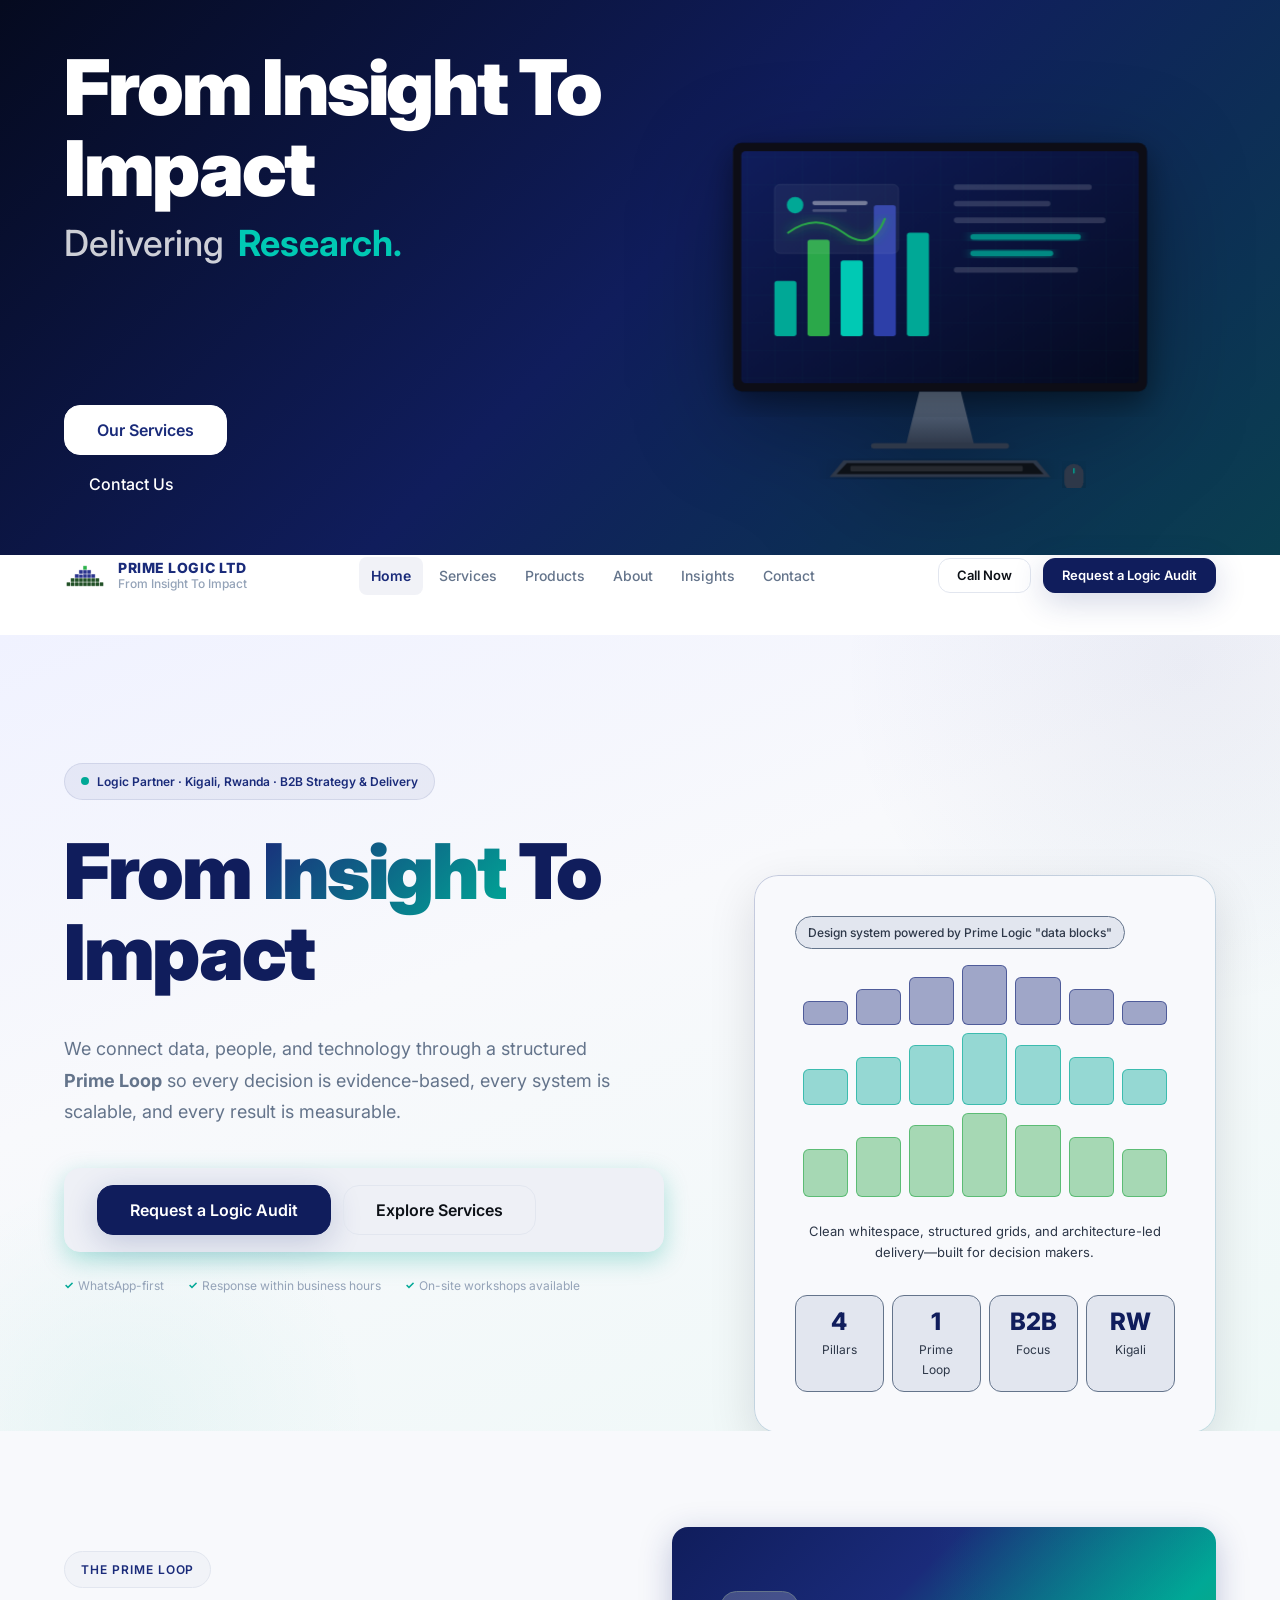
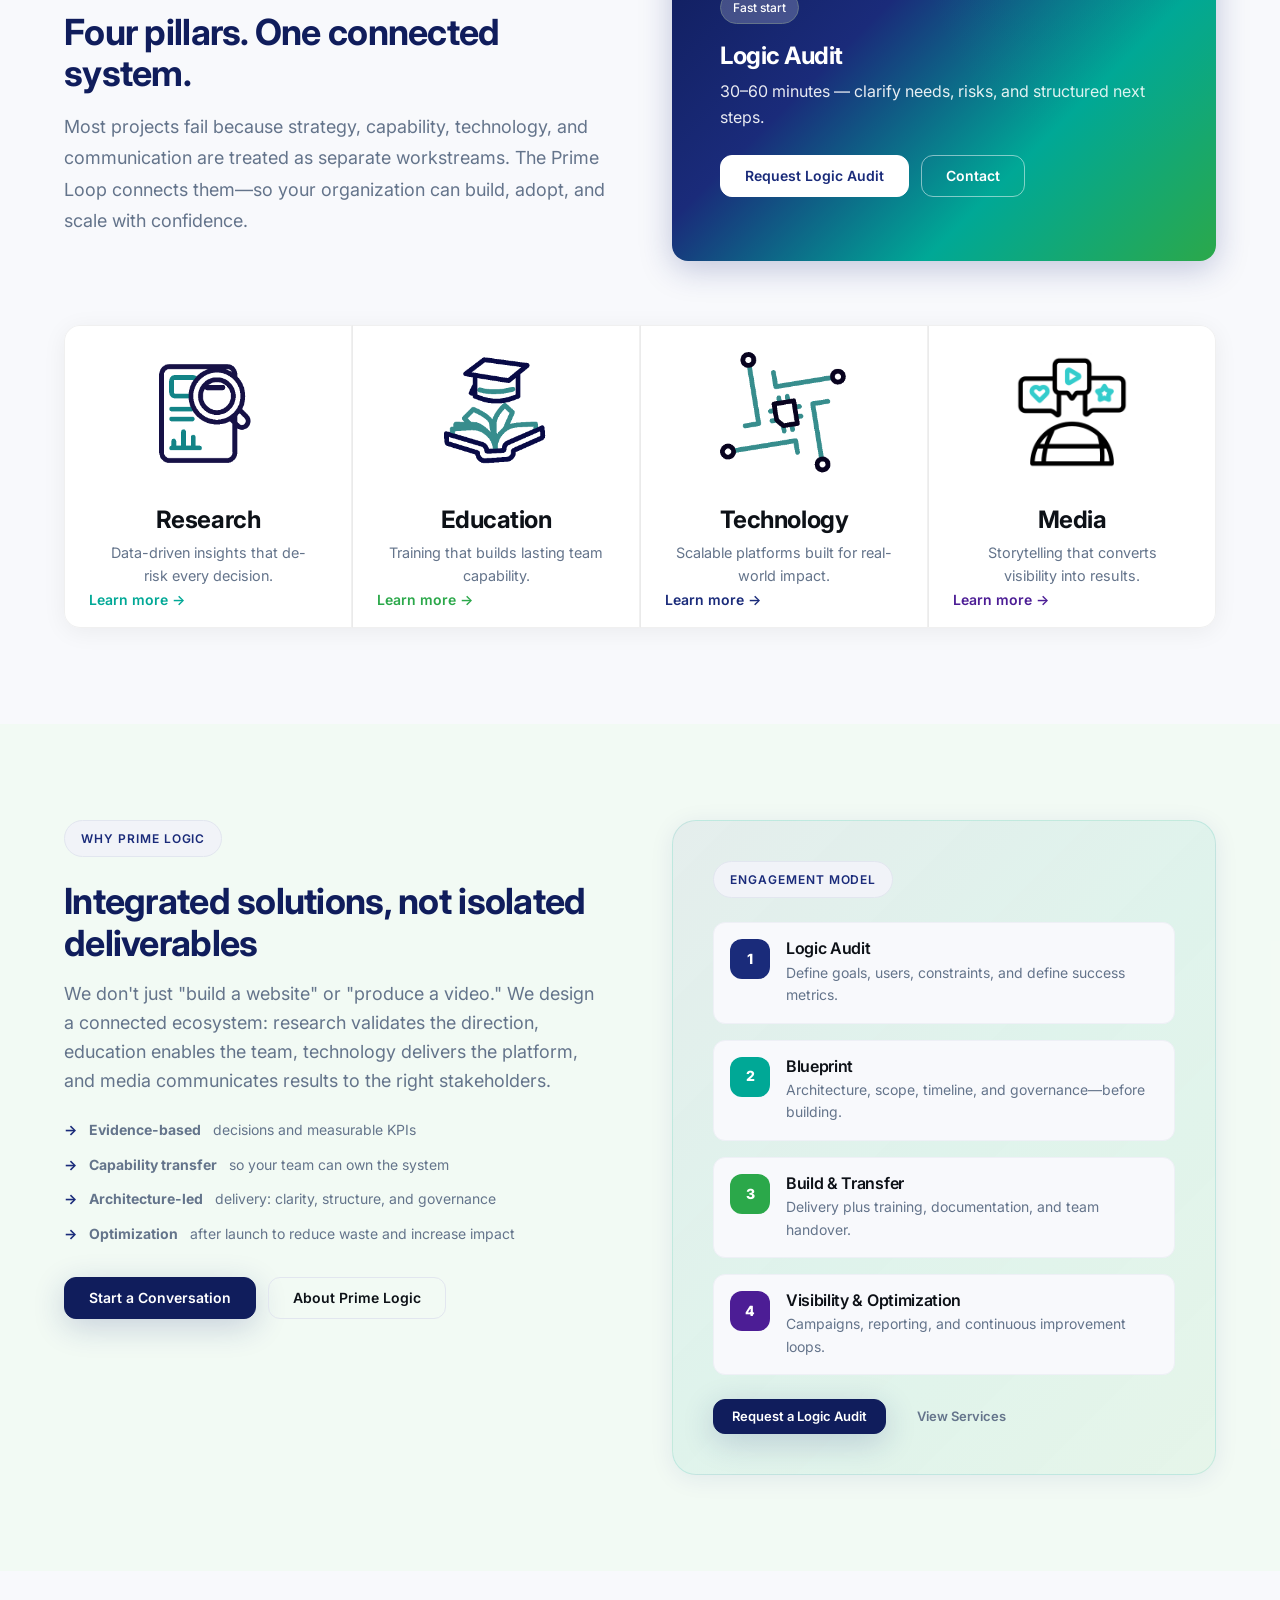
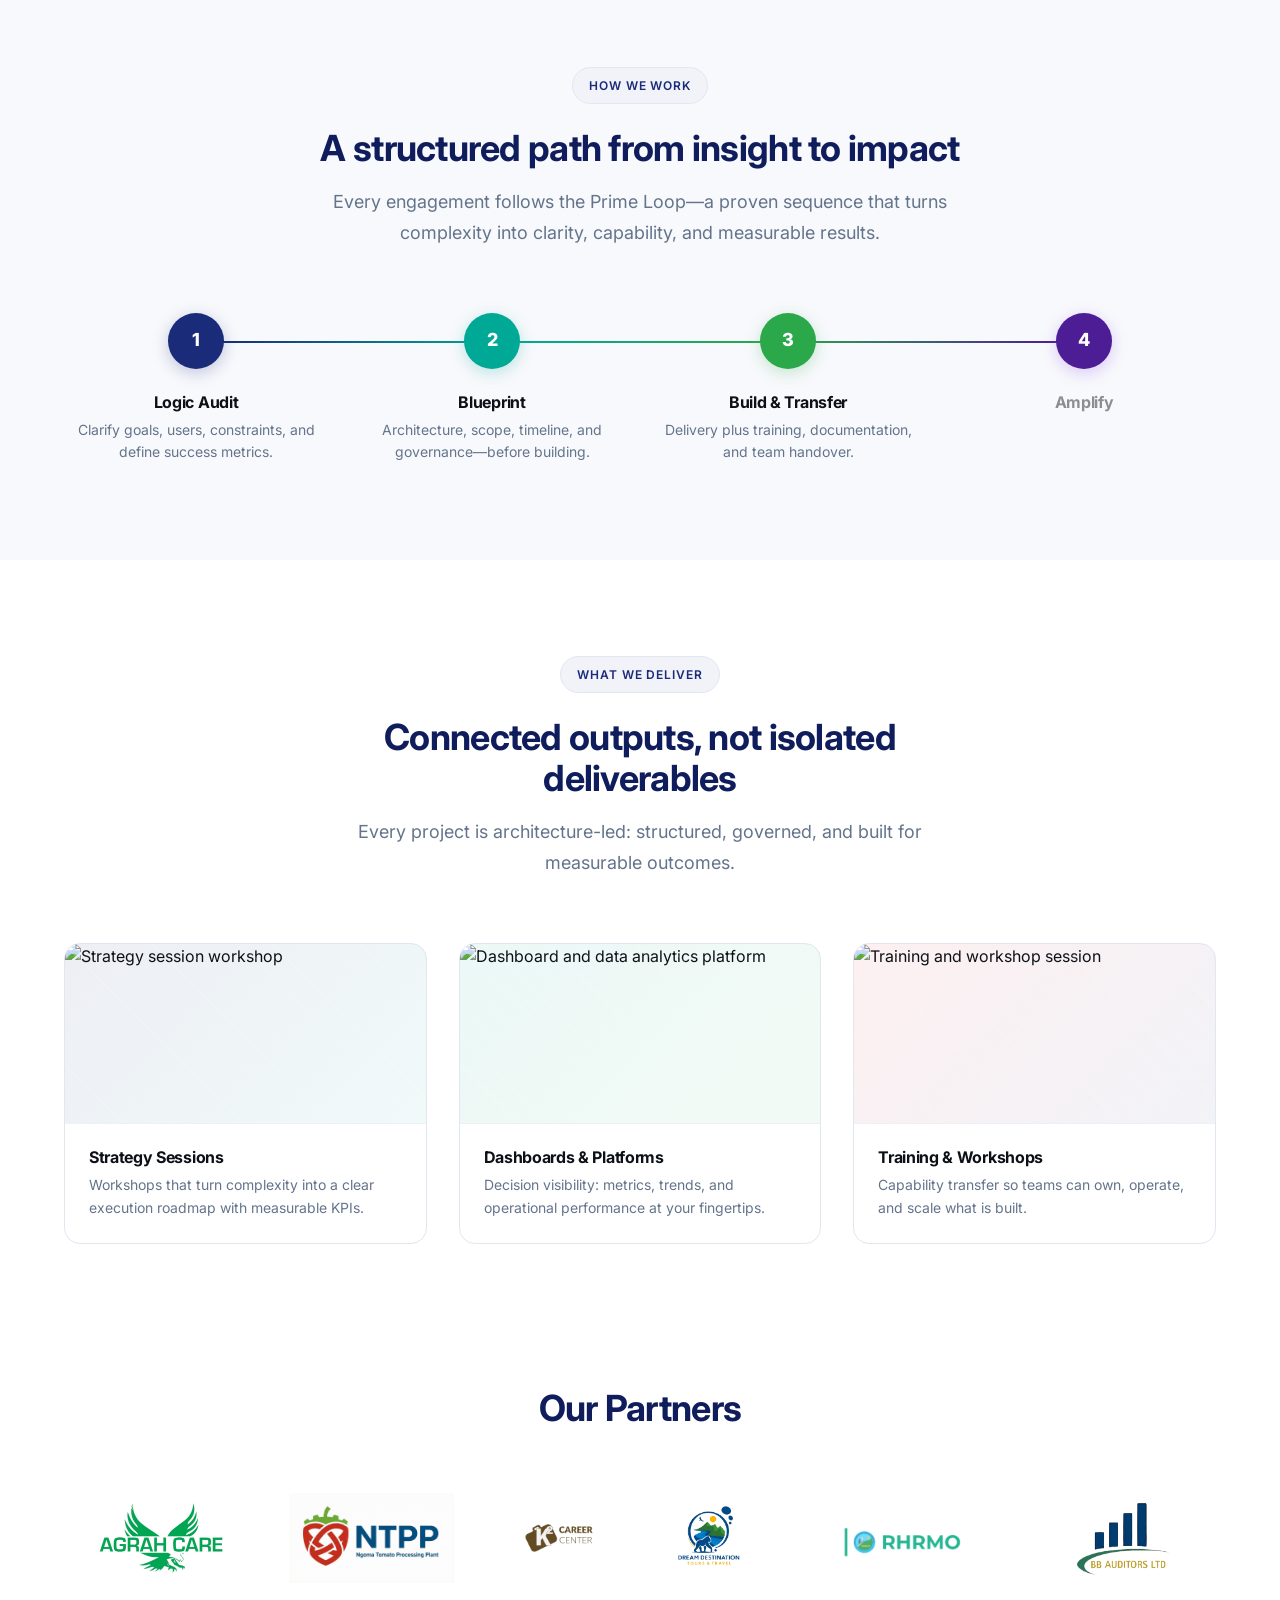
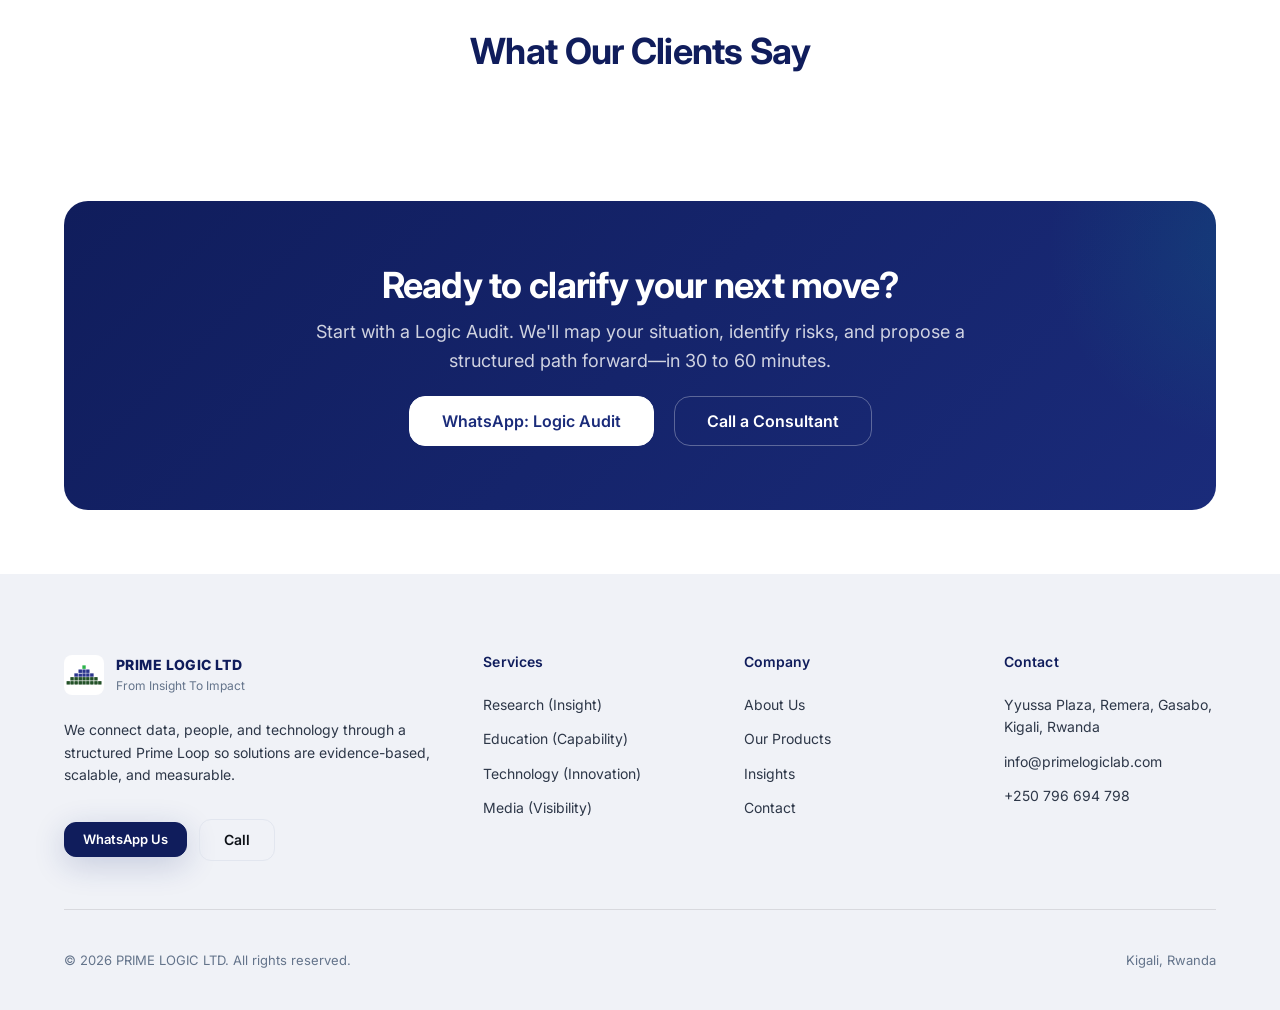
==== index.html @ 1979ef94 "fixed images and added final touches" ====
<!doctype html>
<html lang="en">
<head>
  <meta charset="utf-8">
  <meta name="viewport" content="width=device-width, initial-scale=1">
  <title>PRIME LOGIC LTD — From Insight To Impact</title>
  <meta name="description" content="Prime Logic LTD is your Logic Partner: Research, Education, Technology, and Media—connected through the Prime Loop for measurable impact.">
  <link rel="icon" href="assets/img/prime-logic-logo.png">
  <link rel="stylesheet" href="assets/css/styles.css">
</head>
<body class="page-home">

  <!-- ─── HERO SPLIT-SCREEN REDESIGN ────────────────────────── -->
  <section class="hero-split" id="cinematic-intro" aria-label="Prime Logic introduction">
    <div class="hero-split-container">
      
      <!-- LEFT SIDE: Text Content -->
      <div class="hero-split-left">
        <h1 class="hero-title">From Insight To Impact</h1>
        
        <div class="hero-dynamic-text" aria-label="Delivering Research, Education, Technology, Media">
          <span>Delivering</span>
          <span class="ci-rotator">
            <span class="ci-rotator-word active">Research.</span>
            <span class="ci-rotator-word">Education.</span>
            <span class="ci-rotator-word">Technology.</span>
            <span class="ci-rotator-word">Media.</span>
          </span>
        </div>

        
        <div class="hero-actions">
          <a class="btn btn--white btn--lg" href="#hero-content">Our Services</a><br />
          
        </div>
         <div class="hero-actions">
          
          <a class="hero-link" href="contact.html">Contact Us</a>
        </div>
      </div>

      <!-- RIGHT SIDE: Illustration -->
      <div class="hero-split-right">
        <div class="hero-illustration">
          <svg class="hero-svg" viewBox="0 0 800 600" xmlns="http://www.w3.org/2000/svg">
            <defs>
              <linearGradient id="screenGrad" x1="0%" y1="0%" x2="100%" y2="100%">
                <stop offset="0%" stop-color="var(--prime-blue-dark)" />
                <stop offset="100%" stop-color="#050a1f" />
              </linearGradient>
              <linearGradient id="standGrad" x1="0%" y1="0%" x2="0%" y2="100%">
                <stop offset="0%" stop-color="var(--muted)" />
                <stop offset="100%" stop-color="var(--ink-secondary)" />
              </linearGradient>
              <filter id="glow" x="-20%" y="-20%" width="140%" height="140%">
                <feGaussianBlur stdDeviation="8" result="blur" />
                <feComposite in="SourceGraphic" in2="blur" operator="over" />
              </filter>
              <filter id="shadow" x="-10%" y="-10%" width="120%" height="120%">
                <feDropShadow dx="0" dy="15" stdDeviation="20" flood-color="#000" flood-opacity="0.4"/>
              </filter>
            </defs>

            <!-- PC / Monitor -->
            <g class="svg-pc">
              <!-- Monitor Stand -->
              <path d="M370 460 L430 460 L450 540 L350 540 Z" fill="url(#standGrad)" />
              <rect x="300" y="535" width="200" height="8" rx="4" fill="var(--ink-secondary)" filter="url(#shadow)" />
              
              <!-- Monitor Body -->
              <rect x="100" y="100" width="600" height="360" rx="12" fill="var(--ink)" filter="url(#shadow)" />
              <!-- Monitor Screen -->
              <rect x="112" y="112" width="576" height="336" rx="6" fill="url(#screenGrad)" />
              
              <!-- Screen Content -->
              <g class="screen-content">
                <!-- Glowing Grid -->
                <pattern id="grid" width="40" height="40" patternUnits="userSpaceOnUse">
                  <path d="M 40 0 L 0 0 0 40" fill="none" stroke="rgba(0, 168, 150, 0.08)" stroke-width="1"/>
                </pattern>
                <rect x="112" y="112" width="576" height="336" fill="url(#grid)" />
                
                <!-- Animated Data Bars -->
                <g class="data-bars" transform="translate(160, 380) scale(1, -1)">
                  <rect class="bar bar-1" x="0" y="0" width="32" height="80" rx="4" fill="var(--tech-teal)" />
                  <rect class="bar bar-2" x="48" y="0" width="32" height="140" rx="4" fill="var(--insight-green)" />
                  <rect class="bar bar-3" x="96" y="0" width="32" height="110" rx="4" fill="var(--tech-teal-light)" />
                  <rect class="bar bar-4" x="144" y="0" width="32" height="190" rx="4" fill="var(--prime-blue-light)" />
                  <rect class="bar bar-5" x="192" y="0" width="32" height="150" rx="4" fill="var(--tech-teal)" />
                </g>
                
                <!-- Animated Code Lines -->
                <g class="code-lines" transform="translate(420, 160)">
                  <rect class="line line-1" x="0" y="0" width="200" height="8" rx="4" fill="rgba(255,255,255,0.15)" />
                  <rect class="line line-2" x="0" y="24" width="140" height="8" rx="4" fill="rgba(255,255,255,0.15)" />
                  <rect class="line line-3" x="0" y="48" width="220" height="8" rx="4" fill="rgba(255,255,255,0.15)" />
                  <rect class="line line-4" x="24" y="72" width="160" height="8" rx="4" fill="var(--tech-teal)" opacity="0.8" filter="url(#glow)" />
                  <rect class="line line-5" x="24" y="96" width="120" height="8" rx="4" fill="var(--tech-teal)" opacity="0.8" filter="url(#glow)" />
                  <rect class="line line-6" x="0" y="120" width="180" height="8" rx="4" fill="rgba(255,255,255,0.15)" />
                </g>
                
                <!-- Floating UI Element -->
                <g class="floating-ui" transform="translate(160, 160)">
                  <rect x="0" y="0" width="180" height="100" rx="8" fill="rgba(255,255,255,0.05)" stroke="rgba(255,255,255,0.1)" stroke-width="1" backdrop-filter="blur(4px)" />
                  <circle cx="30" cy="30" r="12" fill="var(--tech-teal)" />
                  <rect x="55" y="24" width="80" height="6" rx="3" fill="rgba(255,255,255,0.4)" />
                  <rect x="55" y="36" width="50" height="4" rx="2" fill="rgba(255,255,255,0.2)" />
                  <path d="M 20 70 Q 60 40 100 70 T 160 50" fill="none" stroke="var(--insight-green)" stroke-width="3" stroke-linecap="round" filter="url(#glow)" />
                </g>
              </g>
            </g>
            
            <!-- Keyboard -->
            <g class="svg-keyboard">
              <g transform="translate(240, 560)">
                <path d="M 20 0 L 300 0 L 320 24 L 0 24 Z" fill="var(--ink-secondary)" filter="url(#shadow)" />
                <path d="M 25 4 L 295 4 L 310 20 L 10 20 Z" fill="var(--ink)" />
                <!-- Keys representation -->
                <rect x="30" y="8" width="250" height="8" rx="2" fill="rgba(255,255,255,0.1)" />
              </g>
            </g>
            
            <!-- Mouse -->
            <g class="svg-mouse">
              <g transform="translate(580, 565)" filter="url(#shadow)">
                <rect x="0" y="0" width="28" height="40" rx="14" fill="var(--ink-secondary)" />
                <rect x="13" y="6" width="2" height="8" rx="1" fill="var(--tech-teal)" filter="url(#glow)" />
              </g>
            </g>
          </svg>
        </div>
      </div>
      
      <!-- Scroll indicator -->
      
  </section>

  <!-- ─── HEADER ─────────────────────────────────────────────── -->
  <header class="site-header" id="site-header">
    <div class="container">
      <div class="header-inner">
        <a class="logo" href="index.html" aria-label="Prime Logic Home">
          <img src="assets/img/prime-logic-logo.png" alt="Prime Logic logo" width="42" height="42">
          <div class="logo-text">
            <span class="logo-name">PRIME LOGIC LTD</span>
            <span class="logo-tagline">From Insight To Impact</span>
          </div>
        </a>

        <nav class="nav-menu" aria-label="Primary navigation">
          <a href="index.html" data-nav>Home</a>
          <a href="services.html" data-nav>Services</a>
          <a href="products.html" data-nav>Products</a>
          <a href="about.html" data-nav>About</a>
          <a href="insights.html" data-nav>Insights</a>
          <a href="contact.html" data-nav>Contact</a>
        </nav>

        <div class="header-actions">
          <a class="btn btn--secondary btn--sm" href="tel:+250796694798">Call Now</a>
          <a class="btn btn--primary btn--sm" href="https://wa.me/250796694798?text=Hello%20Prime%20Logic%20Team.%20I%E2%80%99m%20interested%20in%20a%20Logic%20Audit.%20My%20organization%20is%20_____.%20We%20need%20support%20with%20%28Research%20/%20Education%20/%20Technology%20/%20Media%29.%20Our%20goal%20is%20_____.%20Please%20advise%20next%20steps." target="_blank" rel="noopener">Request a Logic Audit</a>
          <button class="menu-toggle" id="menu-toggle" aria-label="Toggle navigation" aria-expanded="false">
            <span></span>
            <span></span>
            <span></span>
          </button>
        </div>
      </div>
    </div>
  </header>

  <!-- ─── MOBILE NAV ──────────────────────────────────────────── -->
  <div class="mobile-nav" id="mobile-nav" role="navigation" aria-label="Mobile navigation">
    <a href="index.html" data-nav>Home</a>
    <a href="services.html" data-nav>Services</a>
    <a href="products.html" data-nav>Products</a>
    <a href="about.html" data-nav>About</a>
    <a href="insights.html" data-nav>Insights</a>
    <a href="contact.html" data-nav>Contact</a>
    <div class="mobile-nav-actions">
      <a class="btn btn--primary" href="https://wa.me/250796694798?text=Hello%20Prime%20Logic%20Team.%20I%E2%80%99m%20interested%20in%20a%20Logic%20Audit.%20My%20organization%20is%20_____.%20We%20need%20support%20with%20%28Research%20/%20Education%20/%20Technology%20/%20Media%29.%20Our%20goal%20is%20_____.%20Please%20advise%20next%20steps." target="_blank" rel="noopener">Request a Logic Audit</a>
      <a class="btn btn--secondary" href="tel:+250796694798">Call a Consultant</a>
    </div>
  </div>

  <main>

    <!-- ─── HERO (Scroll-Storytelling) ────────────────────────── -->
    <section class="hero hero--story" id="hero-content">
      <div class="container">
        <div class="hero-grid hero-grid--story">

          <!-- LEFT: scrollable text blocks -->
          <div class="hero-content hero-story-left">
            <div class="hero-text-block" data-step="1">
              <span class="hero-kicker">Logic Partner · Kigali, Rwanda · B2B Strategy &amp; Delivery</span>
              <h1 class="hero-title">
                <span class="text-dark">From</span> <span class="text-gradient">Insight</span> <span class="text-dark">To Impact</span>
              </h1>
            </div>

            <div class="hero-text-block" data-step="2">
              <p class="hero-subtitle">
                We connect data, people, and technology through a structured <strong>Prime Loop</strong> so every decision is
                evidence-based, every system is scalable, and every result is measurable.
              </p>
            </div>

            <div class="hero-text-block" data-step="3">
              <div class="hero-cta">
                <div class="cta-row">
                  <a class="btn btn--primary btn--lg" href="https://wa.me/250796694798?text=Hello%20Prime%20Logic%20Team.%20I%E2%80%99m%20interested%20in%20a%20Logic%20Audit.%20My%20organization%20is%20_____.%20We%20need%20support%20with%20%28Research%20/%20Education%20/%20Technology%20/%20Media%29.%20Our%20goal%20is%20_____.%20Please%20advise%20next%20steps." target="_blank" rel="noopener">
                    Request a Logic Audit
                  </a>
                  <a class="btn btn--secondary btn--lg" href="services.html">Explore Services</a>
                </div>
              </div>
              <div class="hero-meta">
                <span>WhatsApp-first</span>
                <span>Response within business hours</span>
                <span>On-site workshops available</span>
              </div>
            </div>
          </div>

          <!-- RIGHT: sticky visual panel -->
          <div class="hero-visual hero-story-right">
            <div class="hero-panel" aria-label="Prime Logic data blocks motif">
              <div class="badge">Design system powered by Prime Logic "data blocks"</div>
              <div class="data-blocks">
                <div class="db db--blue db-h2" data-row="1"></div><div class="db db--blue db-h3" data-row="1"></div><div class="db db--blue db-h4" data-row="1"></div><div class="db db--blue db-h5" data-row="1"></div><div class="db db--blue db-h4" data-row="1"></div><div class="db db--blue db-h3" data-row="1"></div><div class="db db--blue db-h2" data-row="1"></div>
                <div class="db db--teal db-h3" data-row="2"></div><div class="db db--teal db-h4" data-row="2"></div><div class="db db--teal db-h5" data-row="2"></div><div class="db db--teal db-h6" data-row="2"></div><div class="db db--teal db-h5" data-row="2"></div><div class="db db--teal db-h4" data-row="2"></div><div class="db db--teal db-h3" data-row="2"></div>
                <div class="db db--green db-h4" data-row="3"></div><div class="db db--green db-h5" data-row="3"></div><div class="db db--green db-h6" data-row="3"></div><div class="db db--green db-h7" data-row="3"></div><div class="db db--green db-h6" data-row="3"></div><div class="db db--green db-h5" data-row="3"></div><div class="db db--green db-h4" data-row="3"></div>
              </div>
              <p class="hero-panel-label">
                Clean whitespace, structured grids, and architecture-led delivery—built for decision makers.
              </p>
              <div class="stats-bar">
                <div class="stat-item">
                  <div class="stat-value">4</div>
                  <div class="stat-label">Pillars</div>
                </div>
                <div class="stat-item">
                  <div class="stat-value">1</div>
                  <div class="stat-label">Prime Loop</div>
                </div>
                <div class="stat-item">
                  <div class="stat-value">B2B</div>
                  <div class="stat-label">Focus</div>
                </div>
                <div class="stat-item">
                  <div class="stat-value">RW</div>
                  <div class="stat-label">Kigali</div>
                </div>
              </div>
            </div>
          </div>

        </div>
      </div>
    </section>


   

    <!-- ─── PRIME LOOP ───────────────────────────────────────── -->
    <section class="section section--alt" id="prime-loop">
      <div class="container">
        <div class="split split--center">
          <div class="reveal reveal--left">
            <span class="section-label">The Prime Loop</span>
            <h2 class="section-title">Four pillars. One connected system.</h2>
            <p class="section-subtitle">
              Most projects fail because strategy, capability, technology, and communication are treated as separate workstreams.
              The Prime Loop connects them—so your organization can build, adopt, and scale with confidence.
            </p>
          </div>
          <div class="reveal reveal-delay-1">
            <div class="callout--light callout" style="background: linear-gradient(135deg, var(--prime-blue-dark), var(--prime-blue), var(--tech-teal), var(--insight-green)); border: none; color: #fff; border-radius: var(--radius-lg, 1rem); box-shadow: 0 8px 32px rgba(26, 43, 122, 0.25);">
              <div class="badge" style="background: rgba(255,255,255,0.2); color: #fff;">Fast start</div>
              <h3 class="h3" style="margin-top: var(--sp-4); color: #fff;">Logic Audit</h3>
              <p class="text-body" style="margin-top: var(--sp-2); margin-bottom: var(--sp-5); color: rgba(255,255,255,0.9);">30–60 minutes — clarify needs, risks, and structured next steps.</p>
              <div class="cta-row">
                <a class="btn btn--white" style="background: #fff; color: var(--prime-blue); border-color: #fff;" href="https://wa.me/250796694798?text=Hello%20Prime%20Logic%20Team.%20I%E2%80%99m%20interested%20in%20a%20Logic%20Audit.%20My%20organization%20is%20_____.%20We%20need%20support%20with%20%28Research%20/%20Education%20/%20Technology%20/%20Media%29.%20Our%20goal%20is%20_____.%20Please%20advise%20next%20steps." target="_blank" rel="noopener">Request Logic Audit</a>
                <a class="btn btn--ghost" style="color: #fff; border-color: rgba(255,255,255,0.5);" href="contact.html">Contact</a>
              </div>
            </div>
          </div>
        </div>

        <div class="grid grid-4" style="margin-top: var(--sp-9);">
          <article class="card card--minimal card--teal reveal reveal-delay-1">
            <img src="assets/img/icon-research.gif" class="card-icon-gif" alt="Research">
            <h3 class="card-title">Research</h3>
            <p class="card-text">Data-driven insights that de-risk every decision.</p>
            <a class="card-link card-link--teal" href="services.html#research">Learn more &rarr;</a>
          </article>

          <article class="card card--minimal card--green reveal reveal-delay-2">
            <img src="assets/img/icon-education.gif" class="card-icon-gif" alt="Education">
            <h3 class="card-title">Education</h3>
            <p class="card-text">Training that builds lasting team capability.</p>
            <a class="card-link card-link--green" href="services.html#education">Learn more &rarr;</a>
          </article>

          <article class="card card--minimal card--blue reveal reveal-delay-3">
            <img src="assets/img/icon-technology.gif" class="card-icon-gif" alt="Technology">
            <h3 class="card-title">Technology</h3>
            <p class="card-text">Scalable platforms built for real-world impact.</p>
            <a class="card-link card-link--blue" href="services.html#technology">Learn more &rarr;</a>
          </article>

          <article class="card card--minimal card--red reveal reveal-delay-4">
            <img src="assets/img/icon-media.gif" class="card-icon-gif" alt="Media">
            <h3 class="card-title">Media</h3>
            <p class="card-text">Storytelling that converts visibility into results.</p>
            <a class="card-link card-link--red" href="services.html#media">Learn more &rarr;</a>
          </article>
        </div>
      </div>
    </section>

    <!-- ─── INTEGRATED SOLUTIONS ──────────────────────────────── -->
    <section class="section" id="solutions" style="background: rgba(43, 168, 74, 0.06);">
      <div class="container">
        <div class="split">
          <div class="reveal">
            <span class="section-label">Why Prime Logic</span>
            <h2 class="section-title">Integrated solutions, not isolated deliverables</h2>
            <p class="text-body-lg" style="margin-bottom: var(--sp-5); max-width: 52ch;">
              We don't just "build a website" or "produce a video." We design a connected ecosystem:
              research validates the direction, education enables the team, technology delivers the platform,
              and media communicates results to the right stakeholders.
            </p>
            <ul class="check-list">
              <li><strong>Evidence-based</strong> decisions and measurable KPIs</li>
              <li><strong>Capability transfer</strong> so your team can own the system</li>
              <li><strong>Architecture-led</strong> delivery: clarity, structure, and governance</li>
              <li><strong>Optimization</strong> after launch to reduce waste and increase impact</li>
            </ul>
            <div class="cta-row" style="margin-top: var(--sp-6);">
              <a class="btn btn--primary" href="https://wa.me/250796694798?text=Hello%20Prime%20Logic%20Team.%20I%E2%80%99d%20like%20to%20discuss%20your%20services.%20My%20organization%20is%20_____.%20We%20need%20support%20with%20_____.%20Timeline%3A%20_____.%20Budget%20range%20%28optional%29%3A%20_____.%20Please%20advise%20next%20steps." target="_blank" rel="noopener">Start a Conversation</a>
              <a class="btn btn--secondary" href="about.html">About Prime Logic</a>
            </div>
          </div>

          <div class="reveal reveal-delay-1">
            <div class="panel" style="background: linear-gradient(135deg, rgba(26,43,122,0.06), rgba(0,168,150,0.08), rgba(43,168,74,0.06)); border: 1px solid rgba(0,168,150,0.15); box-shadow: 0 4px 24px rgba(26,43,122,0.08);">
              <span class="section-label">Engagement Model</span>
              <div class="steps">
                <div class="step">
                  <div class="step-num">1</div>
                  <div>
                    <h4 class="step-title">Logic Audit</h4>
                    <p class="step-text">Define goals, users, constraints, and define success metrics.</p>
                  </div>
                </div>
                <div class="step">
                  <div class="step-num step-num--teal">2</div>
                  <div>
                    <h4 class="step-title">Blueprint</h4>
                    <p class="step-text">Architecture, scope, timeline, and governance—before building.</p>
                  </div>
                </div>
                <div class="step">
                  <div class="step-num step-num--green">3</div>
                  <div>
                    <h4 class="step-title">Build &amp; Transfer</h4>
                    <p class="step-text">Delivery plus training, documentation, and team handover.</p>
                  </div>
                </div>
                <div class="step">
                  <div class="step-num step-num--red">4</div>
                  <div>
                    <h4 class="step-title">Visibility &amp; Optimization</h4>
                    <p class="step-text">Campaigns, reporting, and continuous improvement loops.</p>
                  </div>
                </div>
              </div>
              <div class="cta-row" style="margin-top: var(--sp-5);">
                <a class="btn btn--primary btn--sm" href="https://wa.me/250796694798?text=Hello%20Prime%20Logic%20Team.%20I%E2%80%99m%20interested%20in%20a%20Logic%20Audit.%20My%20organization%20is%20_____.%20We%20need%20support%20with%20%28Research%20/%20Education%20/%20Technology%20/%20Media%29.%20Our%20goal%20is%20_____.%20Please%20advise%20next%20steps." target="_blank" rel="noopener">Request a Logic Audit</a>
                <a class="btn btn--ghost btn--sm" href="services.html">View Services</a>
              </div>
            </div>
          </div>
        </div>
      </div>
    </section>

    <!-- ─── ENGAGEMENT TIMELINE (Horizontal) ──────────────────── -->
    <section class="section section--alt">
      <div class="container">
        <div class="section-header section-header--center reveal">
          <span class="section-label">How We Work</span>
          <h2 class="section-title">A structured path from insight to impact</h2>
          <p class="section-subtitle">Every engagement follows the Prime Loop—a proven sequence that turns complexity into clarity, capability, and measurable results.</p>
        </div>

        <div class="timeline reveal">
          <div class="timeline-step">
            <div class="timeline-num">1</div>
            <h4 class="timeline-title">Logic Audit</h4>
            <p class="timeline-text">Clarify goals, users, constraints, and define success metrics.</p>
          </div>
          <div class="timeline-step">
            <div class="timeline-num timeline-num--teal">2</div>
            <h4 class="timeline-title">Blueprint</h4>
            <p class="timeline-text">Architecture, scope, timeline, and governance—before building.</p>
          </div>
          <div class="timeline-step">
            <div class="timeline-num timeline-num--green">3</div>
            <h4 class="timeline-title">Build &amp; Transfer</h4>
            <p class="timeline-text">Delivery plus training, documentation, and team handover.</p>
          </div>
          <div class="timeline-step">
            <div class="timeline-num timeline-num--red">4</div>
            <h4 class="timeline-title">Amplify</h4>
            <p class="timeline-text">Campaigns, reporting, optimization, and continuous improvement.</p>
          </div>
        </div>
      </div>
    </section>

    <!-- ─── WORK SHOWCASE ─────────────────────────────────────── -->
    <section class="section">
      <div class="container">
        <div class="section-header section-header--center reveal">
          <span class="section-label">What We Deliver</span>
          <h2 class="section-title">Connected outputs, not isolated deliverables</h2>
          <p class="section-subtitle">Every project is architecture-led: structured, governed, and built for measurable outcomes.</p>
        </div>

        

        <div class="work-grid">
          <article class="work-card reveal reveal-delay-1">
            <div class="work-thumb work-thumb--1" aria-hidden="true">
              <img src="https://images.unsplash.com/photo-1531482615713-2afd69097998?w=600&auto=format&fit=crop&q=60&ixlib=rb-4.1.0&ixid=M3wxMjA3fDB8MHxzZWFyY2h8M3x8dGVjaCUyMHBlb3BsZXxlbnwwfHwwfHx8MA%3D%3D" alt="Strategy session workshop" loading="lazy">
            </div>
            <div class="work-body">
              <h4 class="work-title">Strategy Sessions</h4>
              <p class="work-text">Workshops that turn complexity into a clear execution roadmap with measurable KPIs.</p>
            </div>
          </article>
          <article class="work-card reveal reveal-delay-2">
            <div class="work-thumb work-thumb--2" aria-hidden="true">
              <img src="https://images.unsplash.com/photo-1551288049-bebda4e38f71?w=600&h=400&fit=crop" alt="Dashboard and data analytics platform" loading="lazy">
            </div>
            <div class="work-body">
              <h4 class="work-title">Dashboards &amp; Platforms</h4>
              <p class="work-text">Decision visibility: metrics, trends, and operational performance at your fingertips.</p>
            </div>
          </article>
          <article class="work-card reveal reveal-delay-3">
            <div class="work-thumb work-thumb--3" aria-hidden="true">
              <img src="https://images.unsplash.com/photo-1524178232363-1fb2b075b655?w=600&h=400&fit=crop" alt="Training and workshop session" loading="lazy">
            </div>
            <div class="work-body">
              <h4 class="work-title">Training &amp; Workshops</h4>
              <p class="work-text">Capability transfer so teams can own, operate, and scale what is built.</p>
            </div>
          </article>
        </div>
      </div>
    </section>

    <!-- ─── PARTNERS ──────────────────────────────────────────── -->
    <section class="partners" aria-label="Our Partners">
      <div class="container">
        <div class="section-header section-header--center reveal">
          
          <h2 class="section-title">Our Partners</h2>
        </div>
        <div class="partners-slider">
          <div class="partners-grid-inner">
            <div class="partner-logo"><img src="assets/img/agrah_care.jpeg" alt="AGRAH_CARE" loading="lazy"></div>
            <div class="partner-logo"><img src="assets/img/ntpp.jpeg" alt="NTPP" loading="lazy"></div>
            <div class="partner-logo"><img src="assets/img/K2C.png" alt="K2C" loading="lazy"></div>
            <div class="partner-logo"><img src="assets/img/dreamD.png" alt="Dream Destinations" loading="lazy"></div>
            <div class="partner-logo"><img src="assets/img/rhmo.png" alt="RHMO" loading="lazy"></div>
            <div class="partner-logo"><img src="assets/img/BB Auditors.png" alt="BB Auditors" loading="lazy"></div>
            <div class="partner-logo"><img src="assets/img/logo.png" alt="Seek Wild Africa" loading="lazy"></div>
            <div class="partner-logo"><img src="assets/img/UtuFlow.png" alt="UtuFlow" loading="lazy"></div>
            <!-- Repeat logos for seamless loop -->
            <div class="partner-logo"><img src="assets/img/agrah_care.jpeg" alt="AGRAH_CARE" loading="lazy"></div>
            <div class="partner-logo"><img src="assets/img/ntpp.jpeg" alt="NTPP" loading="lazy"></div>
            <div class="partner-logo"><img src="assets/img/K2C.png" alt="K2C" loading="lazy"></div>
            <div class="partner-logo"><img src="assets/img/dreamD.png" alt="Dream Destinations" loading="lazy"></div>
            <div class="partner-logo"><img src="assets/img/rhmo.png" alt="RHMO" loading="lazy"></div>
            <div class="partner-logo"><img src="assets/img/BB Auditors.png" alt="BB Auditors" loading="lazy"></div>
            <div class="partner-logo"><img src="assets/img/logo.png" alt="Seek Wild Africa" loading="lazy"></div>
            <div class="partner-logo"><img src="assets/img/UtuFlow.png" alt="UtuFlow" loading="lazy"></div>
            <!-- Repeat logos for seamless loop -->
             <div class="partner-logo"><img src="assets/img/UtuFlow.png" alt="UtuFlow" loading="lazy"></div>
           
          </div>
        </div>
      </div>
    </section>

     <!-- ─── CLIENT REVIEWS ──────────────────────────────────────────── -->
    <section class="reviews-section">
       <div class="container">
        <div class="section-header section-header--center reveal">
        <h2 class="section-title">What Our Clients Say</h2>
        <!-- Elfsight Google Reviews -->
        <script src="https://elfsightcdn.com/platform.js" async></script>
        <div class="elfsight-app-e5e82c4b-b8d0-4f9a-85a8-8537bff519a8" data-elfsight-app-lazy></div>
      </div>
    </section>

    <!-- ─── FINAL CTA ─────────────────────────────────────────── -->
    <section class="section--sm" style="text-align:center;">
  <div class="container" style="text-align:center;">
    <div class="callout reveal" style="text-align:center;">
      
      <h2 class="callout-title" style="text-align:center;">
        Ready to clarify your next move?
      </h2>

      <p class="callout-text" style="text-align:center; max-width:700px; margin:0 auto;">
        Start with a Logic Audit. We'll map your situation, identify risks, and propose a structured path forward—in 30 to 60 minutes.
      </p>

      <div class="cta-row" style="display:flex; justify-content:center; gap:20px; margin-top:20px; flex-wrap:wrap;">
        <a class="btn btn--white btn--lg"
           href="https://wa.me/250796694798?text=Hello%20Prime%20Logic%20Team.%20I%E2%80%99m%20interested%20in%20a%20Logic%20Audit.%20My%20organization%20is%20_____.%20We%20need%20support%20with%20%28Research%20/%20Education%20/%20Technology%20/%20Media%29.%20Our%20goal%20is%20_____.%20Please%20advise%20next%20steps."
           target="_blank" rel="noopener">
          WhatsApp: Logic Audit
        </a>

        <a class="btn btn--white-outline btn--lg"
           href="tel:+250796694798">
          Call a Consultant
        </a>
      </div>

    </div>
  </div>
</section>
  </main>

  <!-- ─── FOOTER ──────────────────────────────────────────────── -->
  <footer class="site-footer">
    <div class="container">
      <div class="footer-grid">
        <div>
          <div class="footer-brand">
            <img src="assets/img/prime-logic-logo.png" alt="Prime Logic logo" width="40" height="40">
            <div>
              <div class="footer-brand-name">PRIME LOGIC LTD</div>
              <div class="footer-brand-tag">From Insight To Impact</div>
            </div>
          </div>
          <p class="footer-desc">
            We connect data, people, and technology through a structured Prime Loop so solutions are evidence-based,
            scalable, and measurable.
          </p>
          <div class="cta-row">
            <a class="btn btn--primary btn--sm" href="https://wa.me/250796694798?text=Hello%20Prime%20Logic%20Team.%20I%E2%80%99m%20interested%20in%20a%20Logic%20Audit.%20My%20organization%20is%20_____.%20We%20need%20support%20with%20%28Research%20/%20Education%20/%20Technology%20/%20Media%29.%20Our%20goal%20is%20_____.%20Please%20advise%20next%20steps." target="_blank" rel="noopener">WhatsApp Us</a>
            <a class="btn btn--secondary" href="tel:+250796694798">Call</a>
          </div>
        </div>

        <div>
          <h4 class="footer-col-title">Services</h4>
          <nav class="footer-links" aria-label="Footer services">
            <a href="services.html#research">Research (Insight)</a>
            <a href="services.html#education">Education (Capability)</a>
            <a href="services.html#technology">Technology (Innovation)</a>
            <a href="services.html#media">Media (Visibility)</a>
          </nav>
        </div>

        <div>
          <h4 class="footer-col-title">Company</h4>
          <nav class="footer-links" aria-label="Footer company">
            <a href="about.html">About Us</a>
            <a href="products.html">Our Products</a>
            <a href="insights.html">Insights</a>
            <a href="contact.html">Contact</a>
          </nav>
        </div>

        <div>
          <h4 class="footer-col-title">Contact</h4>
          <div class="footer-contact-item">Yyussa Plaza, Remera, Gasabo,<br>Kigali, Rwanda</div>
          <div class="footer-contact-item"><a href="mailto:info@primelogiclab.com">info@primelogiclab.com</a></div>
          <div class="footer-contact-item"><a href="tel:+250796694798">+250 796 694 798</a></div>
        </div>
      </div>

      <div class="footer-bottom">
        <span>&copy; 2026 PRIME LOGIC LTD. All rights reserved.</span>
        <span>Kigali, Rwanda</span>
      </div>
    </div>
  </footer>

  <!-- GSAP + ScrollTrigger -->
  <script src="https://cdnjs.cloudflare.com/ajax/libs/gsap/3.12.5/gsap.min.js"></script>
  <script src="https://cdnjs.cloudflare.com/ajax/libs/gsap/3.12.5/ScrollTrigger.min.js"></script>
  <script src="assets/js/main.js"></script>
  <script src="assets/js/hero-scroll.js"></script>
</body>
</html>
---- assets/css/styles.css ----
/* ============================================================
   PRIME LOGIC LTD — Design System & Styles
   Version: 2.0 — Enterprise Redesign
   ============================================================ */

/* ─── GOOGLE FONTS ─────────────────────────────────────────── */
@import url('https://fonts.googleapis.com/css2?family=Inter:wght@400;500;600;700;800;900&display=swap');

/* ─── DESIGN TOKENS ────────────────────────────────────────── */
:root {
  /* Brand Colors */
  --prime-blue:    #1a2b7a;
  --prime-blue-light: #2d3fa8;
  --prime-blue-dark:  #101d5c;
  --tech-teal:     #00A896;
  --tech-teal-light: #00c9b4;
  --insight-green: #2ba84a;
  --insight-green-light: #34d058;
  --media-amber:     #4c1d95;
  --media-amber-light: #5b21b6;

  /* Neutrals */
  --ink:           #0d1117;
  --ink-secondary: #2d3748;
  --muted:         #64748b;
  --subtle:        #94a3b8;
  --bg:            #ffffff;
  --bg-warm:       #f8f9fc;
  --bg-alt:        #f1f3f8;
  --panel:         #f5f6fa;
  --line:          #e2e6ef;
  --line-light:    #eef0f6;

  /* Typography Scale (Major Third 1.25) */
  --fs-display:    clamp(2.75rem, 5vw, 3.5rem);
  --fs-h1:         clamp(2.25rem, 4vw, 3rem);
  --fs-h2:         clamp(1.75rem, 3vw, 2.25rem);
  --fs-h3:         clamp(1.25rem, 2vw, 1.5rem);
  --fs-h4:         1.125rem;
  --fs-body:       1rem;
  --fs-body-lg:    1.125rem;
  --fs-small:      0.875rem;
  --fs-xs:         0.8125rem;
  --fs-caption:    0.75rem;

  /* Font Weights */
  --fw-regular:    400;
  --fw-medium:     500;
  --fw-semibold:   600;
  --fw-bold:       700;
  --fw-extrabold:  800;
  --fw-black:      900;

  /* Line Heights */
  --lh-tight:      1.15;
  --lh-snug:       1.3;
  --lh-normal:     1.6;
  --lh-relaxed:    1.75;

  /* Spacing Scale (8px base) */
  --sp-1:  0.25rem;
  --sp-2:  0.5rem;
  --sp-3:  0.75rem;
  --sp-4:  1rem;
  --sp-5:  1.5rem;
  --sp-6:  2rem;
  --sp-7:  2.5rem;
  --sp-8:  3rem;
  --sp-9:  4rem;
  --sp-10: 5rem;
  --sp-11: 6rem;
  --sp-12: 8rem;

  /* Border Radius */
  --radius-sm:     8px;
  --radius:        12px;
  --radius-lg:     16px;
  --radius-xl:     24px;
  --radius-full:   9999px;

  /* Shadows */
  --shadow-xs:     0 1px 2px rgba(0,0,0,.05);
  --shadow-sm:     0 2px 8px rgba(13,17,23,.06);
  --shadow:        0 4px 16px rgba(13,17,23,.08);
  --shadow-md:     0 8px 24px rgba(13,17,23,.10);
  --shadow-lg:     0 16px 48px rgba(13,17,23,.12);
  --shadow-xl:     0 24px 64px rgba(13,17,23,.16);
  --shadow-glow-blue:  0 8px 32px rgba(26,43,122,.20);
  --shadow-glow-teal:  0 8px 32px rgba(0,168,150,.20);

  /* Transitions */
  --ease:          cubic-bezier(.4, 0, .2, 1);
  --duration:      0.3s;
  --duration-fast: 0.15s;
  --duration-slow: 0.5s;

  /* Layout */
  --max-width:     1200px;
  --header-height: 80px;
  --header-height-scrolled: 64px;
}

/* ─── RESET ────────────────────────────────────────────────── */
*,
*::before,
*::after {
  box-sizing: border-box;
  margin: 0;
  padding: 0;
}

html {
  scroll-behavior: smooth;
  -webkit-text-size-adjust: 100%;
}

body {
  font-family: 'Inter', system-ui, -apple-system, 'Segoe UI', Roboto, sans-serif;
  font-size: var(--fs-body);
  line-height: var(--lh-normal);
  color: var(--ink);
  background: var(--bg);
  -webkit-font-smoothing: antialiased;
  -moz-osx-font-smoothing: grayscale;
  overflow-x: hidden;
}

a {
  color: inherit;
  text-decoration: none;
  transition: color var(--duration) var(--ease);
}

img {
  max-width: 100%;
  display: block;
}

ul, ol {
  list-style: none;
}

h1, h2, h3, h4, h5, h6 {
  font-weight: var(--fw-bold);
  line-height: var(--lh-tight);
  letter-spacing: -0.02em;
}

/* ─── LAYOUT ───────────────────────────────────────────────── */
.container {
  width: 100%;
  max-width: var(--max-width);
  margin: 0 auto;
  padding: 0 var(--sp-5);
}

.section {
  padding: var(--sp-11) 0;
}

.section--sm {
  padding: var(--sp-9) 0;
}

.section--lg {
  padding: var(--sp-12) 0;
}

.section--dark {
  background: var(--ink);
  color: #fff;
}

.section--alt {
  background: var(--bg-warm);
}

.section--blue {
  background: linear-gradient(135deg, var(--prime-blue-dark), var(--prime-blue));
  color: #fff;
}

/* ─── TYPOGRAPHY ───────────────────────────────────────────── */
.display {
  font-size: var(--fs-display);
  font-weight: var(--fw-black);
  line-height: 1.08;
  letter-spacing: -0.03em;
}

.h1 {
  font-size: var(--fs-h1);
  font-weight: var(--fw-extrabold);
  line-height: var(--lh-tight);
  letter-spacing: -0.025em;
}

.h2 {
  font-size: var(--fs-h2);
  font-weight: var(--fw-bold);
  line-height: var(--lh-snug);
}

.h3 {
  font-size: var(--fs-h3);
  font-weight: var(--fw-bold);
  line-height: var(--lh-snug);
}

.h4 {
  font-size: var(--fs-h4);
  font-weight: var(--fw-semibold);
  line-height: var(--lh-snug);
}

.text-body {
  font-size: var(--fs-body);
  color: var(--muted);
  line-height: var(--lh-normal);
}

.text-body-lg {
  font-size: var(--fs-body-lg);
  color: var(--muted);
  line-height: var(--lh-normal);
}

.text-small {
  font-size: var(--fs-small);
  color: var(--muted);
  line-height: var(--lh-normal);
}

.text-xs {
  font-size: var(--fs-xs);
  color: var(--muted);
}

.text-caption {
  font-size: var(--fs-caption);
  color: var(--subtle);
  letter-spacing: 0.02em;
}

.text-center { text-align: center; }
.text-white { color: #fff; }

.section-label {
  display: inline-flex;
  align-items: center;
  gap: var(--sp-2);
  padding: var(--sp-2) var(--sp-4);
  background: var(--bg-alt);
  border: 1px solid var(--line);
  border-radius: var(--radius-full);
  font-size: var(--fs-caption);
  font-weight: var(--fw-semibold);
  color: var(--prime-blue);
  text-transform: uppercase;
  letter-spacing: 0.08em;
  margin-bottom: var(--sp-5);
}

.section--dark .section-label,
.section--blue .section-label {
  background: rgba(255,255,255,.1);
  border-color: rgba(255,255,255,.15);
  color: rgba(255,255,255,.9);
}

.section-title {
  font-size: var(--fs-h2);
  font-weight: var(--fw-bold);
  margin-bottom: var(--sp-4);
  max-width: 680px;
  color: var(--prime-blue-dark);
}

.section-subtitle {
  font-size: var(--fs-body-lg);
  color: var(--muted);
  max-width: 620px;
  line-height: var(--lh-relaxed);
}

.section-header {
  margin-bottom: var(--sp-9);
}

.section-header--center {
  text-align: center;
  margin-left: auto;
  margin-right: auto;
}

.section-header--center .section-title,
.section-header--center .section-subtitle {
  margin-left: auto;
  margin-right: auto;
}

/* ─── GRID UTILITIES ───────────────────────────────────────── */
.grid {
  display: grid;
  gap: var(--sp-6);
}

.grid-2 { grid-template-columns: repeat(2, 1fr); }
.grid-3 { grid-template-columns: repeat(3, 1fr); }
.grid-4 { grid-template-columns: repeat(4, 1fr); }

.flex {
  display: flex;
  align-items: center;
}

.flex-between {
  display: flex;
  align-items: center;
  justify-content: space-between;
}

.gap-2 { gap: var(--sp-2); }
.gap-3 { gap: var(--sp-3); }
.gap-4 { gap: var(--sp-4); }
.gap-5 { gap: var(--sp-5); }
.gap-6 { gap: var(--sp-6); }

/* ─── HEADER ───────────────────────────────────────────────── */
.site-header {
  position: sticky;
  top: 0;
  z-index: 200;
  background: rgba(255,255,255,.92);
  backdrop-filter: saturate(180%) blur(20px);
  -webkit-backdrop-filter: saturate(180%) blur(20px);
  border-bottom: 1px solid transparent;
  height: var(--header-height);
  transition:
    background var(--duration) var(--ease),
    height     var(--duration) var(--ease),
    box-shadow var(--duration) var(--ease),
    border-color var(--duration) var(--ease);
}

.site-header.scrolled {
  background: rgba(255,255,255,.97);
  border-bottom-color: var(--line);
  box-shadow: 0 4px 24px rgba(13,17,23,.10), 0 1px 0 rgba(13,17,23,.04);
  height: var(--header-height-scrolled);
}

.header-inner {
  display: flex;
  align-items: center;
  justify-content: space-between;
  height: 100%;
  gap: var(--sp-6);
}

/* Logo */
.logo {
  display: flex;
  align-items: center;
  gap: var(--sp-3);
  flex-shrink: 0;
}

.logo img {
  width: 42px;
  height: 42px;
  border-radius: var(--radius-sm);
  transition: all var(--duration) var(--ease);
}

.site-header.scrolled .logo img {
  width: 36px;
  height: 36px;
}

.logo-text {
  display: flex;
  flex-direction: column;
}

.logo-name {
  font-size: var(--fs-small);
  font-weight: var(--fw-extrabold);
  color: var(--prime-blue);
  letter-spacing: 0.04em;
  line-height: 1.2;
}

.logo-tagline {
  font-size: var(--fs-caption);
  color: var(--subtle);
  font-weight: var(--fw-medium);
  line-height: 1.3;
}

/* Nav */
.nav-menu {
  display: flex;
  align-items: center;
  gap: var(--sp-1);
}

.nav-menu a {
  font-size: var(--fs-small);
  font-weight: var(--fw-medium);
  color: var(--muted);
  padding: var(--sp-2) var(--sp-3);
  border-radius: var(--radius-sm);
  transition: all var(--duration-fast) var(--ease);
  position: relative;
}

.nav-menu a:hover {
  color: var(--ink);
  background: var(--bg-alt);
}

.nav-menu a.active {
  color: var(--prime-blue);
  font-weight: var(--fw-semibold);
  background: rgba(26,43,122,.06);
}

/* Header Actions */
.header-actions {
  display: flex;
  align-items: center;
  gap: var(--sp-3);
  flex-shrink: 0;
}

/* Mobile Menu Toggle */
.menu-toggle {
  display: none;
  flex-direction: column;
  justify-content: center;
  align-items: center;
  width: 44px;
  height: 44px;
  background: none;
  border: none;
  cursor: pointer;
  gap: 5px;
  padding: var(--sp-2);
  border-radius: var(--radius-sm);
  transition: background var(--duration-fast) var(--ease);
}

.menu-toggle:hover {
  background: var(--bg-alt);
}

.menu-toggle span {
  display: block;
  width: 22px;
  height: 2px;
  background: var(--ink);
  border-radius: 2px;
  transition: all var(--duration) var(--ease);
  transform-origin: center;
}

.menu-toggle.open span:nth-child(1) {
  transform: rotate(45deg) translate(5px, 5px);
}

.menu-toggle.open span:nth-child(2) {
  opacity: 0;
  transform: scaleX(0);
}

.menu-toggle.open span:nth-child(3) {
  transform: rotate(-45deg) translate(5px, -5px);
}

/* Mobile Nav Overlay */
.mobile-nav {
  display: none;
  position: fixed;
  top: var(--header-height);
  left: 0;
  right: 0;
  bottom: 0;
  background: rgba(255,255,255,.98);
  backdrop-filter: blur(20px);
  -webkit-backdrop-filter: blur(20px);
  z-index: 195;
  padding: var(--sp-6);
  flex-direction: column;
  gap: var(--sp-2);
  opacity: 0;
  transform: translateY(-8px);
  transition: all var(--duration) var(--ease);
  overflow-y: auto;
  pointer-events: none;
}

.mobile-nav.open {
  opacity: 1;
  transform: translateY(0);
  pointer-events: auto;
}

body.nav-open {
  overflow: hidden;
}

.mobile-nav a {
  display: flex;
  align-items: center;
  padding: var(--sp-4) var(--sp-4);
  font-size: var(--fs-body-lg);
  font-weight: var(--fw-medium);
  color: var(--ink-secondary);
  border-radius: var(--radius);
  transition: all var(--duration-fast) var(--ease);
}

.mobile-nav a:hover,
.mobile-nav a.active {
  background: var(--bg-alt);
  color: var(--prime-blue);
}

.mobile-nav-actions {
  display: flex;
  flex-direction: column;
  gap: var(--sp-3);
  margin-top: var(--sp-6);
  padding-top: var(--sp-6);
  border-top: 1px solid var(--line);
}

/* ─── BUTTONS ──────────────────────────────────────────────── */
.btn {
  display: inline-flex;
  align-items: center;
  justify-content: center;
  gap: var(--sp-2);
  font-family: inherit;
  font-size: var(--fs-small);
  font-weight: var(--fw-semibold);
  line-height: 1;
  white-space: nowrap;
  padding: 13px 24px;
  border-radius: var(--radius);
  border: 1.5px solid transparent;
  cursor: pointer;
  transition: all var(--duration) var(--ease);
  text-decoration: none;
  position: relative;
  overflow: hidden;
}

.btn--lg {
  padding: 16px 32px;
  font-size: var(--fs-body);
  border-radius: var(--radius-lg);
}

.btn--sm {
  padding: 10px 18px;
  font-size: var(--fs-xs);
}

/* Primary */

.btn--primary {
  background: var(--prime-blue-dark, #1a2b7a);
  border-color: var(--prime-blue-dark, #1a2b7a);
  color: #fff;
  box-shadow: var(--shadow-glow-blue);
}


.btn--primary:hover {
  background: #223a9c;
  border-color: #223a9c;
  color: #fff;
  transform: translateY(-1px);
  box-shadow: 0 12px 36px rgba(26,43,122,.28);
}

.btn--primary:active {
  transform: translateY(0);
}

/* Secondary (Outline) */
.btn--secondary {
  background: transparent;
  border-color: var(--line);
  color: var(--ink);
}

.btn--secondary:hover {
  border-color: var(--prime-blue);
  color: var(--prime-blue);
  background: rgba(26,43,122,.04);
}

/* Ghost */
.btn--ghost {
  background: transparent;
  border-color: transparent;
  color: var(--muted);
}

.btn--ghost:hover {
  color: var(--ink);
  background: var(--bg-alt);
}

/* White variant for dark sections */
.btn--white {
  background: #fff;
  border-color: #fff;
  color: var(--prime-blue);
}

.btn--white:hover {
  background: rgba(255,255,255,.9);
  transform: translateY(-1px);
  box-shadow: var(--shadow-md);
}

.btn--white-outline {
  background: transparent;
  border-color: rgba(255,255,255,.3);
  color: #fff;
}

.btn--white-outline:hover {
  border-color: #fff;
  background: rgba(255,255,255,.1);
}

/* Pillar buttons */
.btn--teal {
  background: var(--tech-teal);
  border-color: var(--tech-teal);
  color: #fff;
  box-shadow: var(--shadow-glow-teal);
}
.btn--teal:hover {
  background: var(--tech-teal-light);
  border-color: var(--tech-teal-light);
  transform: translateY(-1px);
}

.btn--green {
  background: var(--insight-green);
  border-color: var(--insight-green);
  color: #fff;
}
.btn--green:hover {
  background: var(--insight-green-light);
  border-color: var(--insight-green-light);
  transform: translateY(-1px);
}

.btn--red {
  background: var(--media-amber);
  border-color: var(--media-amber);
  color: #fff;
}
.btn--red:hover {
  background: var(--media-amber-light);
  border-color: var(--media-amber-light);
  transform: translateY(-1px);
}

.cta-row {
  display: flex;
  align-items: center;
  gap: var(--sp-3);
  flex-wrap: wrap;
}

/* ─── HERO ─────────────────────────────────────────────────── */
.hero {
  position: relative;
  padding: var(--sp-12) 0 var(--sp-11);
  background: linear-gradient(160deg, #f0f2ff 0%, #f8f9fc 40%, #eef8f7 100%);
  overflow: hidden;
}

.hero::before {
  content: '';
  position: absolute;
  top: -40%;
  right: -20%;
  width: 700px;
  height: 700px;
  background: radial-gradient(circle, rgba(26,43,122,.06) 0%, transparent 70%);
  border-radius: 50%;
  pointer-events: none;
}

.hero::after {
  content: '';
  position: absolute;
  bottom: -30%;
  left: -10%;
  width: 500px;
  height: 500px;
  background: radial-gradient(circle, rgba(0,168,150,.05) 0%, transparent 70%);
  border-radius: 50%;
  pointer-events: none;
}

.hero-grid {
  display: grid;
  grid-template-columns: 1.15fr 0.85fr;
  gap: var(--sp-9);
  align-items: center;
  position: relative;
  z-index: 1;
}

.hero-content {
  max-width: 600px;
}

.hero-kicker {
  display: inline-flex;
  align-items: center;
  gap: var(--sp-2);
  padding: var(--sp-2) var(--sp-4);
  background: rgba(26,43,122,.06);
  border: 1px solid rgba(26,43,122,.1);
  border-radius: var(--radius-full);
  font-size: var(--fs-caption);
  font-weight: var(--fw-semibold);
  color: var(--prime-blue);
  margin-bottom: var(--sp-6);
}

.hero-kicker::before {
  content: '';
  width: 8px;
  height: 8px;
  background: var(--tech-teal);
  border-radius: 50%;
  animation: pulse 2s ease-in-out infinite;
}

@keyframes pulse {
  0%, 100% { opacity: 1; transform: scale(1); }
  50% { opacity: .6; transform: scale(1.3); }
}

.hero-title {
  font-size: var(--fs-display);
  font-weight: var(--fw-black);
  line-height: 1.05;
  letter-spacing: -0.035em;
  color: var(--ink);
  margin-bottom: var(--sp-5);
}

.hero-title .text-gradient {
  background: linear-gradient(135deg, var(--prime-blue), var(--tech-teal));
  -webkit-background-clip: text;
  -webkit-text-fill-color: transparent;
  background-clip: text;
}

.hero-title .text-dark {
  color: var(--prime-blue-dark);
}

.hero-subtitle {
  font-size: var(--fs-body-lg);
  color: var(--muted);
  line-height: var(--lh-relaxed);
  max-width: 52ch;
  margin-bottom: var(--sp-7);
}

.hero-cta {
  margin-bottom: var(--sp-5);
}

.hero-meta {
  display: flex;
  align-items: center;
  gap: var(--sp-5);
  font-size: var(--fs-caption);
  color: var(--subtle);
}

.hero-meta span {
  display: flex;
  align-items: center;
  gap: var(--sp-1);
}

.hero-meta span::before {
  content: '✓';
  font-size: 11px;
  color: var(--tech-teal);
  font-weight: var(--fw-bold);
}

/* ─── HERO SCROLL-STORY LAYOUT ──────────────────────────── */
.hero--story {
  padding-bottom: 0;
}

.hero-grid--story {
  align-items: start;
}

.hero-story-left {
  padding-bottom: var(--sp-11, 5rem);
}

.hero-story-right {
  position: sticky;
  top: calc(var(--header-height, 80px) + 2rem);
  align-self: start;
}

/* Text blocks — initial hidden state (GSAP will manage) */
.hero-text-block {
  margin-bottom: var(--sp-7, 2rem);
}

/* Gray/neutral state for data blocks before color fills in */
.db.db--gray {
  background: rgba(180, 180, 190, 0.25) !important;
  border-color: rgba(180, 180, 190, 0.35) !important;
}

/* Hero Visual Panel */
.hero-visual {
  position: relative;
}

.hero-panel {
  background: var(--bg-warm);
  border: 1px solid var(--line);
  border-radius: var(--radius-xl);
  padding: var(--sp-7);
  box-shadow: var(--shadow-lg);
  position: relative;
}

.hero-panel::before {
  content: '';
  position: absolute;
  inset: -1px;
  border-radius: var(--radius-xl);
  padding: 1px;
  background: linear-gradient(135deg, rgba(26,43,122,.15), rgba(0,168,150,.15));
  -webkit-mask: linear-gradient(#fff 0 0) content-box, linear-gradient(#fff 0 0);
  -webkit-mask-composite: xor;
  mask-composite: exclude;
  pointer-events: none;
}

.data-blocks {
  display: grid;
  grid-template-columns: repeat(7, 1fr);
  gap: 8px;
  align-items: end;
  padding: var(--sp-4) var(--sp-2) var(--sp-2);
}

.db {
  border-radius: 6px;
  transition: transform var(--duration) var(--ease);
}

.db:hover {
  transform: scaleY(1.15);
}

.db--blue  { background: rgba(26,43,122,.4); border: 1px solid rgba(26,43,122,.6); }
.db--teal  { background: rgba(0,168,150,.4); border: 1px solid rgba(0,168,150,.6); }
.db--green { background: rgba(43,168,74,.4); border: 1px solid rgba(43,168,74,.6); }

.db-h2 { height: 24px; }
.db-h3 { height: 36px; }
.db-h4 { height: 48px; }
.db-h5 { height: 60px; }
.db-h6 { height: 72px; }
.db-h7 { height: 84px; }

.hero-panel-label {
  font-size: var(--fs-xs);
  color: var(--ink-secondary);
  margin-top: var(--sp-4);
  text-align: center;
}

/* Stats Bar */
.stats-bar {
  display: grid;
  grid-template-columns: repeat(4, 1fr);
  gap: var(--sp-2);
  margin-top: var(--sp-6);
}

.stat-item {
  text-align: center;
  padding: var(--sp-3);
  background: var(--line);
  border-radius: var(--radius);
  border: 1px solid var(--muted);
}

.stat-value {
  font-size: var(--fs-h3);
  font-weight: var(--fw-extrabold);
  color: var(--prime-blue-dark);
  line-height: 1.2;
}

.stat-label {
  font-size: var(--fs-caption);
  color: var(--ink-secondary);
  margin-top: var(--sp-1);
}

/* ─── CARDS ────────────────────────────────────────────────── */
.card {
  background: var(--bg);
  border: 1px solid var(--line);
  border-radius: var(--radius-lg);
  padding: var(--sp-6);
  transition: all var(--duration) var(--ease);
  position: relative;
}

.card:hover {
  border-color: var(--line-light);
  box-shadow: var(--shadow-md);
  transform: translateY(-4px);
}

.card--elevated {
  box-shadow: var(--shadow);
}

.card--elevated:hover {
  box-shadow: var(--shadow-lg);
}

/* Pillar Cards (legacy) */
.card--pillar {
  border-top: 4px solid var(--prime-blue);
  border-radius: var(--radius) var(--radius) var(--radius-lg) var(--radius-lg);
}

.card--pillar.card--teal  { border-top-color: var(--tech-teal); }
.card--pillar.card--green { border-top-color: var(--insight-green); }
.card--pillar.card--blue  { border-top-color: var(--prime-blue); }
.card--pillar.card--red   { border-top-color: var(--media-amber); }

/* Minimal Service Cards */

.card--minimal {
  text-align: center;
  padding: var(--sp-4) var(--sp-5);
  padding-bottom: var(--sp-7);
  border: 1px solid rgba(0,0,0,.06);
  border-radius: 0;
  background: #fff;
  transition: box-shadow .3s ease, transform .3s ease;
  position: relative;
}

/* Attached card group: no gap, shared border, outer corners only */
.grid-4:has(.card--minimal) {
  gap: 0;
  border-radius: var(--radius-lg, 1rem);
  overflow: hidden;
  box-shadow: 0 4px 24px rgba(0,0,0,.06);
}

.card--minimal + .card--minimal {
  border-left: 1px solid rgba(0,0,0,.08);
}

.card--minimal:first-child {
  border-radius: var(--radius-lg, 1rem) 0 0 var(--radius-lg, 1rem);
}

.card--minimal:last-child {
  border-radius: 0 var(--radius-lg, 1rem) var(--radius-lg, 1rem) 0;
}

.card--minimal:hover {
  transform: translateY(0);
  box-shadow: none;
  background: rgba(0,0,0,.015);
}

.card-icon-gif {
  width: 140px;
  height: 140px;
  margin: 0 auto var(--sp-5);
  display: block;
  object-fit: contain;
}

.card-icon {
  width: 48px;
  height: 48px;
  border-radius: var(--radius);
  display: flex;
  align-items: center;
  justify-content: center;
  font-size: 22px;
  margin-bottom: var(--sp-4);
}

.card-icon--teal  { background: rgba(0,168,150,.1); color: var(--tech-teal); }
.card-icon--green { background: rgba(43,168,74,.1); color: var(--insight-green); }
.card-icon--blue  { background: rgba(26,43,122,.1); color: var(--prime-blue); }
.card-icon--red   { background: rgba(124,58,237,.1); color: var(--media-amber); }

.card-badge {
  display: inline-flex;
  align-items: center;
  gap: var(--sp-2);
  padding: var(--sp-1) var(--sp-3);
  border-radius: var(--radius-full);
  font-size: var(--fs-caption);
  font-weight: var(--fw-semibold);
  margin-bottom: var(--sp-4);
}

.card-badge--teal  { background: rgba(0,168,150,.08); color: var(--tech-teal); }
.card-badge--green { background: rgba(43,168,74,.08); color: var(--insight-green); }
.card-badge--blue  { background: rgba(26,43,122,.08); color: var(--prime-blue); }
.card-badge--red   { background: rgba(124,58,237,.08); color: var(--media-amber); }

.card-title {
  font-size: var(--fs-h4);
  font-weight: var(--fw-bold);
  color: var(--ink);
  margin-bottom: var(--sp-2);
}

.card--minimal .card-title {
  font-size: 1.5rem;
  text-align: center;
  margin-bottom: var(--sp-2);
}

.card-text {
  font-size: var(--fs-small);
  color: var(--muted);
  line-height: var(--lh-normal);
}

.card--minimal .card-text {
  font-size: .9rem;
  max-width: 24ch;
  margin: 0 auto;
}

.card-link {
  display: inline-block;
  margin-top: var(--sp-4);
  font-size: var(--fs-small);
  font-weight: var(--fw-semibold);
  text-decoration: none;
  transition: color .2s ease;
}

.card--minimal .card-link {
  position: absolute;
  bottom: var(--sp-4);
  left: var(--sp-5);
  margin-top: 0;
}

.card-link--teal  { color: var(--tech-teal); }
.card-link--green { color: var(--insight-green); }
.card-link--blue  { color: var(--prime-blue); }
.card-link--red   { color: var(--media-amber); }

.card-link:hover { opacity: .75; }

.card-cta {
  margin-top: var(--sp-5);
}

/* ─── ENGAGEMENT / STEPS TIMELINE ──────────────────────────── */
.timeline {
  display: grid;
  grid-template-columns: repeat(4, 1fr);
  gap: var(--sp-6);
  position: relative;
}

.timeline::before {
  content: '';
  position: absolute;
  top: 28px;
  left: calc(12.5% + 12px);
  right: calc(12.5% + 12px);
  height: 2px;
  background: linear-gradient(90deg,
    var(--prime-blue),
    var(--tech-teal),
    var(--insight-green),
    var(--media-amber)
  );
  border-radius: 2px;
  z-index: 0;
}

.timeline-step {
  text-align: center;
  position: relative;
  z-index: 1;
}

.timeline-num {
  width: 56px;
  height: 56px;
  border-radius: 50%;
  display: flex;
  align-items: center;
  justify-content: center;
  font-size: var(--fs-h4);
  font-weight: var(--fw-extrabold);
  color: #fff;
  margin: 0 auto var(--sp-5);
  background: var(--prime-blue);
  box-shadow: 0 4px 16px rgba(26,43,122,.25);
  position: relative;
  transition: transform var(--duration) var(--ease);
}

.timeline-step:hover .timeline-num {
  transform: scale(1.1);
}

.timeline-num--teal  { background: var(--tech-teal); box-shadow: 0 4px 16px rgba(0,168,150,.25); }
.timeline-num--green { background: var(--insight-green); box-shadow: 0 4px 16px rgba(43,168,74,.25); }
.timeline-num--red   { background: var(--media-amber); box-shadow: 0 4px 16px rgba(124,58,237,.25); }

.timeline-title {
  font-size: var(--fs-body);
  font-weight: var(--fw-bold);
  margin-bottom: var(--sp-2);
}

.timeline-text {
  font-size: var(--fs-small);
  color: var(--muted);
  line-height: var(--lh-normal);
}

/* ─── SPLIT LAYOUT ─────────────────────────────────────────── */
.split {
  display: grid;
  grid-template-columns: 1fr 1fr;
  gap: var(--sp-9);
  align-items: start;
}

.split--center {
  align-items: center;
}

/* ─── PANEL ────────────────────────────────────────────────── */
.panel {
  background: var(--bg);
  border: 1px solid var(--line);
  border-radius: var(--radius-xl);
  padding: var(--sp-7);
  box-shadow: var(--shadow);
}

/* ─── ENGAGEMENT STEPS (Vertical variant) ──────────────────── */
.steps {
  display: flex;
  flex-direction: column;
  gap: var(--sp-4);
}

.step {
  display: flex;
  align-items: flex-start;
  gap: var(--sp-4);
  padding: var(--sp-4);
  background: var(--bg-warm);
  border: 1px solid var(--line-light);
  border-radius: var(--radius);
  transition: all var(--duration) var(--ease);
}

.step:hover {
  background: var(--bg);
  box-shadow: var(--shadow-sm);
  border-color: var(--line);
}

.step-num {
  width: 40px;
  height: 40px;
  min-width: 40px;
  border-radius: var(--radius);
  display: flex;
  align-items: center;
  justify-content: center;
  font-weight: var(--fw-extrabold);
  font-size: var(--fs-small);
  color: #fff;
  background: var(--prime-blue);
}

.step-num--teal  { background: var(--tech-teal); }
.step-num--green { background: var(--insight-green); }
.step-num--red   { background: var(--media-amber); }

.step-title {
  font-size: var(--fs-body);
  font-weight: var(--fw-semibold);
  margin-bottom: var(--sp-1);
}

.step-text {
  font-size: var(--fs-small);
  color: var(--muted);
  line-height: var(--lh-normal);
}

/* ─── CALLOUT / CTA BLOCK ──────────────────────────────────── */
.callout {
  background: linear-gradient(135deg, var(--prime-blue-dark), var(--prime-blue));
  border-radius: var(--radius-xl);
  padding: var(--sp-9) var(--sp-8);
  color: #fff;
  position: relative;
  overflow: hidden;
}

.callout::before {
  content: '';
  position: absolute;
  top: -50%;
  right: -20%;
  width: 400px;
  height: 400px;
  background: radial-gradient(circle, rgba(0,168,150,.15) 0%, transparent 70%);
  border-radius: 50%;
  pointer-events: none;
}

.callout-title {
  font-size: var(--fs-h2);
  font-weight: var(--fw-bold);
  margin-bottom: var(--sp-3);
  position: relative;
}

.callout-text {
  font-size: var(--fs-body-lg);
  color: rgba(255,255,255,.8);
  max-width: 55ch;
  margin-bottom: var(--sp-6);
  position: relative;
}

.callout .cta-row {
  position: relative;
}

/* Callout light variant */
.callout--light {
  background: linear-gradient(180deg, var(--bg) 0%, var(--bg-warm) 100%);
  border: 1px solid var(--line);
  color: var(--ink);
}

.callout--light .callout-text {
  color: var(--muted);
}
.callout--location {
  padding: var(--sp-7) var(--sp-8);
}

.callout-location-inner {
  display: flex;
  align-items: center;
  justify-content: space-between;
  gap: var(--sp-6);
}

.callout-location-info {
  display: flex;
  align-items: center;
  gap: var(--sp-5);
}

.callout-location-icon-wrap {
  display: flex;
  align-items: center;
  justify-content: center;
  width: 56px;
  height: 56px;
  min-width: 56px;
  border-radius: var(--radius-lg);
  background: rgba(255, 255, 255, 0.12);
  border: 1px solid rgba(255, 255, 255, 0.18);
  color: var(--tech-teal-light);
  backdrop-filter: blur(8px);
  transition: background var(--duration) var(--ease);
}

.callout--location:hover .callout-location-icon-wrap {
  background: rgba(255, 255, 255, 0.18);
}

.callout-location-text {
  display: flex;
  flex-direction: column;
  gap: var(--sp-1);
}

.callout-location-name {
  font-size: var(--fs-h4);
  font-weight: var(--fw-bold);
  color: #fff;
  letter-spacing: -0.01em;
  line-height: var(--lh-snug);
}

.callout-location-sub {
  font-size: var(--fs-small);
  color: rgba(255, 255, 255, 0.6);
  line-height: var(--lh-normal);
  max-width: 42ch;
}

.callout-location-actions {
  flex-shrink: 0;
}

/* Responsive — stack on smaller screens */
@media (max-width: 768px) {
  .callout-location-inner {
    flex-direction: column;
    align-items: flex-start;
    gap: var(--sp-5);
  }

  .callout-location-actions {
    width: 100%;
  }

  .callout-location-actions .btn {
    flex: 1;
    justify-content: center;
  }
}

@media (max-width: 480px) {
  .callout--location {
    padding: var(--sp-6) var(--sp-5);
  }

  .callout-location-actions {
    flex-direction: column;
  }
}

/* ─── WORK SHOWCASE CARDS ──────────────────────────────────── */
.work-grid {
  display: grid;
  grid-template-columns: repeat(3, 1fr);
  gap: var(--sp-6);
}

.work-card {
  border-radius: var(--radius-lg);
  overflow: hidden;
  border: 1px solid var(--line);
  transition: all var(--duration) var(--ease);
  background: var(--bg);
}

.work-card:hover {
  box-shadow: var(--shadow-md);
  transform: translateY(-4px);
}

.work-thumb {
  height: 180px;
  border-bottom: 1px solid var(--line-light);
  position: relative;
  overflow: hidden;
}

.work-thumb--1 {
  background: linear-gradient(135deg, rgba(26,43,122,.08) 0%, rgba(0,168,150,.06) 100%);
}

.work-thumb--2 {
  background: linear-gradient(135deg, rgba(0,168,150,.08) 0%, rgba(43,168,74,.06) 100%);
}

.work-thumb--3 {
  background: linear-gradient(135deg, rgba(224,62,74,.08) 0%, rgba(26,43,122,.06) 100%);
}

.work-thumb::after {
  content: '';
  position: absolute;
  inset: 0;
  background: repeating-linear-gradient(
    45deg,
    transparent,
    transparent 20px,
    rgba(255,255,255,.3) 20px,
    rgba(255,255,255,.3) 21px
  );
  opacity: .5;
}

.work-body {
  padding: var(--sp-5);
}

.work-title {
  font-size: var(--fs-body);
  font-weight: var(--fw-bold);
  margin-bottom: var(--sp-2);
}

.work-text {
  font-size: var(--fs-small);
  color: var(--muted);
  line-height: var(--lh-normal);
}

/* ─── SERVICE PILLAR (Services page) ───────────────────────── */
.pillar-card {
  border: 1px solid var(--line);
  border-radius: var(--radius-xl);
  padding: var(--sp-8);
  background: var(--bg);
  position: relative;
  overflow: hidden;
  transition: all var(--duration) var(--ease);
}

.pillar-card:hover {
  box-shadow: var(--shadow-md);
}

.pillar-card::before {
  content: '';
  position: absolute;
  top: 0;
  left: 0;
  right: 0;
  height: 4px;
}

.pillar-card--teal::before  { background: var(--tech-teal); }
.pillar-card--green::before { background: var(--insight-green); }
.pillar-card--blue::before  { background: var(--prime-blue); }
.pillar-card--red::before   { background: var(--media-amber); }

.pillar-card .section-label {
  margin-bottom: var(--sp-4);
}

.pillar-grid {
  display: grid;
  grid-template-columns: 1fr 1fr;
  gap: var(--sp-7);
  margin-top: var(--sp-6);
}

/* ─── LIST ─────────────────────────────────────────────────── */
.check-list {
  display: flex;
  flex-direction: column;
  gap: var(--sp-3);
}

.check-list li {
  display: flex;
  align-items: baseline;
  gap: var(--sp-3);
  font-size: var(--fs-small);
  color: var(--muted);
  line-height: var(--lh-normal);
}

.check-list li::before {
  content: '→';
  color: var(--prime-blue);
  font-weight: var(--fw-bold);
  flex-shrink: 0;
}

.check-list--teal li::before  { color: var(--tech-teal); }
.check-list--green li::before { color: var(--insight-green); }
.check-list--red li::before   { color: var(--media-amber); }

/* ─── FORMS ────────────────────────────────────────────────── */
.form-group {
  display: flex;
  flex-direction: column;
  gap: var(--sp-4);
}

.form-field {
  width: 100%;
  padding: var(--sp-3) var(--sp-4);
  border: 1.5px solid var(--line);
  border-radius: var(--radius);
  background: var(--bg);
  font-family: inherit;
  font-size: var(--fs-body);
  color: var(--ink);
  transition: all var(--duration-fast) var(--ease);
}

.form-field:focus {
  outline: none;
  border-color: var(--prime-blue);
  box-shadow: 0 0 0 3px rgba(26,43,122,.1);
}

.form-field::placeholder {
  color: var(--subtle);
}

textarea.form-field {
  min-height: 140px;
  resize: vertical;
}

select.form-field {
  cursor: pointer;
  appearance: none;
  background-image: url("data:image/svg+xml,%3Csvg xmlns='http://www.w3.org/2000/svg' width='12' height='12' viewBox='0 0 12 12'%3E%3Cpath fill='%2364748b' d='M6 8L1 3h10z'/%3E%3C/svg%3E");
  background-repeat: no-repeat;
  background-position: right 16px center;
  padding-right: 40px;
}

/* ─── NOTICE ───────────────────────────────────────────────── */
.notice {
  padding: var(--sp-6);
  border-radius: var(--radius-lg);
  background: rgba(0,168,150,.06);
  border: 1px solid rgba(0,168,150,.15);
  font-size: var(--fs-small);
  color: var(--ink-secondary);
  line-height: var(--lh-normal);
}

/* ─── BADGE ────────────────────────────────────────────────── */
.badge {
  display: inline-flex;
  align-items: center;
  gap: var(--sp-2);
  padding: 6px var(--sp-3);
  border-radius: var(--radius-full);
  background: var(--line);
  border: 1px solid var(--muted);
  font-size: var(--fs-caption);
  font-weight: var(--fw-medium);
  color: var(--ink-secondary);
}

/* ─── FOOTER ───────────────────────────────────────────────── */
.site-footer {
  background: #f0f2f7;
  color: var(--ink);
  padding: var(--sp-10) 0 var(--sp-7);
}

.footer-grid {
  display: grid;
  grid-template-columns: 1.4fr 0.8fr 0.8fr 0.8fr;
  gap: var(--sp-8);
}

.footer-brand {
  display: flex;
  align-items: center;
  gap: var(--sp-3);
  margin-bottom: var(--sp-5);
}

.footer-brand img {
  width: 40px;
  height: 40px;
  border-radius: var(--radius-sm);
}

.footer-brand-name {
  font-size: var(--fs-small);
  font-weight: var(--fw-extrabold);
  color: var(--prime-blue-dark);
  letter-spacing: 0.03em;
}

.footer-brand-tag {
  font-size: var(--fs-caption);
  color: var(--muted);
}

.footer-desc {
  font-size: var(--fs-small);
  color: var(--ink-secondary);
  max-width: 50ch;
  line-height: var(--lh-normal);
  margin-bottom: var(--sp-6);
}

.footer-col-title {
  font-size: var(--fs-small);
  font-weight: var(--fw-semibold);
  color: var(--prime-blue-dark);
  margin-bottom: var(--sp-5);
  letter-spacing: 0.01em;
}

.footer-links {
  display: flex;
  flex-direction: column;
  gap: var(--sp-3);
}

.footer-links a {
  font-size: var(--fs-small);
  color: var(--ink-secondary);
  transition: color var(--duration-fast) var(--ease);
}

.footer-links a:hover {
  color: var(--prime-blue-dark);
}

.footer-contact-item {
  font-size: var(--fs-small);
  color: var(--ink-secondary);
  margin-bottom: var(--sp-3);
  line-height: var(--lh-normal);
}

.footer-contact-item a {
  color: var(--ink-secondary);
}

.footer-contact-item a:hover {
  color: var(--prime-blue-dark);
}

.footer-bottom {
  display: flex;
  align-items: center;
  justify-content: space-between;
  padding-top: var(--sp-7);
  margin-top: var(--sp-8);
  border-top: 1px solid rgba(0,0,0,.1);
  font-size: var(--fs-xs);
  color: var(--muted);
}

/* ─── PAGE HERO (Interior pages) ───────────────────────────── */
.page-hero {
  padding: var(--sp-10) 0 var(--sp-8);
  background: var(--bg-warm);
  border-bottom: 1px solid var(--line-light);
}

.page-hero-title {
  font-size: var(--fs-h1);
  font-weight: var(--fw-extrabold);
  margin-bottom: var(--sp-4);
  max-width: 700px;
  color: var(--prime-blue-dark);
}

.page-hero-subtitle {
  font-size: var(--fs-body-lg);
  color: var(--muted);
  max-width: 600px;
  line-height: var(--lh-relaxed);
}

/* ─── SCROLL ANIMATIONS ────────────────────────────────────── */
.reveal {
  opacity: 0;
  transform: translateY(24px);
  transition: opacity 0.6s var(--ease), transform 0.6s var(--ease);
}

.reveal.visible {
  opacity: 1;
  transform: translateY(0);
}

.reveal--left {
  opacity: 0;
  transform: translateX(-60px);
  transition: opacity 0.7s var(--ease), transform 0.7s var(--ease);
}

.reveal--left.visible {
  opacity: 1;
  transform: translateX(0);
}

.reveal-delay-1 { transition-delay: 0.1s; }
.reveal-delay-2 { transition-delay: 0.2s; }
.reveal-delay-3 { transition-delay: 0.3s; }
.reveal-delay-4 { transition-delay: 0.4s; }

/* ─── RESPONSIVE ───────────────────────────────────────────── */

/* Tablet Landscape */
@media (max-width: 1024px) {
  .hero-story-right {
    position: relative;
    top: auto;
  }

  .hero-story-left {
    padding-bottom: 0;
  }
  .hero-grid {
    grid-template-columns: 1fr;
    gap: var(--sp-8);
  }

  .hero-visual {
    max-width: 560px;
  }

  .hero {
    padding: var(--sp-10) 0 var(--sp-9);
  }

  .grid-4 {
    grid-template-columns: repeat(2, 1fr);
  }

  /* Attached cards: 2-col layout */
  .card--minimal + .card--minimal { border-left: none; }
  .card--minimal:nth-child(odd) + .card--minimal { border-left: 1px solid rgba(0,0,0,.08); }
  .card--minimal:nth-child(n+3) { border-top: 1px solid rgba(0,0,0,.08); }
  .card--minimal:first-child  { border-radius: var(--radius-lg, 1rem) 0 0 0; }
  .card--minimal:nth-child(2) { border-radius: 0 var(--radius-lg, 1rem) 0 0; }
  .card--minimal:nth-child(3) { border-radius: 0 0 0 var(--radius-lg, 1rem); }
  .card--minimal:last-child   { border-radius: 0 0 var(--radius-lg, 1rem) 0; }

  .timeline {
    grid-template-columns: repeat(2, 1fr);
    gap: var(--sp-7);
  }

  .timeline::before {
    display: none;
  }

  .split {
    grid-template-columns: 1fr;
    gap: var(--sp-7);
  }

  .footer-grid {
    grid-template-columns: 1fr 1fr;
    gap: var(--sp-6);
  }

  .work-grid {
    grid-template-columns: repeat(2, 1fr);
  }

  .pillar-grid {
    grid-template-columns: 1fr;
  }

  .stats-bar {
    grid-template-columns: repeat(2, 1fr);
  }
}

/* Tablet Portrait */
@media (max-width: 768px) {
  :root {
    --header-height: 68px;
    --header-height-scrolled: 60px;
  }

  .container {
    padding: 0 var(--sp-4);
  }

  .section {
    padding: var(--sp-9) 0;
  }

  .section--lg {
    padding: var(--sp-10) 0;
  }

  .nav-menu {
    display: none;
  }

  .header-actions .btn {
    display: none;
  }

  .menu-toggle {
    display: flex;
  }

  .mobile-nav {
    display: flex;
  }

  .hero {
    padding: var(--sp-8) 0;
    text-align: center;
  }

  .hero-content {
    max-width: 100%;
  }

  .hero-subtitle {
    max-width: 100%;
  }

  .hero-cta .cta-row {
    justify-content: center;
  }

  .hero-meta {
    justify-content: center;
    flex-wrap: wrap;
    gap: var(--sp-3);
  }

  .grid-3 {
    grid-template-columns: 1fr;
  }

  .grid-2 {
    grid-template-columns: 1fr;
  }

  .work-grid {
    grid-template-columns: 1fr;
  }

  .callout {
    padding: var(--sp-7) var(--sp-6);
  }

  .timeline {
    grid-template-columns: 1fr 1fr;
  }

  .footer-grid {
    grid-template-columns: 1fr;
    gap: var(--sp-7);
  }

  .footer-bottom {
    flex-direction: column;
    gap: var(--sp-3);
    text-align: center;
  }

  .page-hero {
    padding: var(--sp-8) 0 var(--sp-6);
  }
}

/* Mobile */
@media (max-width: 480px) {
  .hero {
    padding: var(--sp-7) 0;
  }

  .hero-title {
    font-size: clamp(2rem, 8vw, 2.5rem);
  }

  .hero-panel {
    padding: var(--sp-5);
  }

  .grid-4 {
    grid-template-columns: 1fr;
  }

  /* Attached cards: single-col stacked */
  .card--minimal + .card--minimal { border-left: none; border-top: 1px solid rgba(0,0,0,.08); }
  .card--minimal:first-child  { border-radius: var(--radius-lg, 1rem) var(--radius-lg, 1rem) 0 0; }
  .card--minimal:last-child   { border-radius: 0 0 var(--radius-lg, 1rem) var(--radius-lg, 1rem); }
  .card--minimal:nth-child(2),
  .card--minimal:nth-child(3) { border-radius: 0; }

  .timeline {
    grid-template-columns: 1fr;
  }

  .stats-bar {
    grid-template-columns: 1fr 1fr;
    gap: var(--sp-3);
  }

  .callout {
    padding: var(--sp-6) var(--sp-5);
    border-radius: var(--radius-lg);
  }

  .cta-row {
    flex-direction: column;
    align-items: stretch;
  }

  .cta-row .btn {
    text-align: center;
  }

  .pillar-card {
    padding: var(--sp-6);
  }

  .section-header {
    margin-bottom: var(--sp-7);
  }
}

/* ─── ACCESSIBILITY ────────────────────────────────────────── */
@media (prefers-reduced-motion: reduce) {
  *,
  *::before,
  *::after {
    animation-duration: 0.01ms !important;
    animation-iteration-count: 1 !important;
    transition-duration: 0.01ms !important;
  }

  .reveal {
    opacity: 1;
    transform: none;
  }

  html {
    scroll-behavior: auto;
  }
}

:focus-visible {
  outline: 2px solid var(--prime-blue);
  outline-offset: 2px;
  border-radius: 4px;
}

/* Screen Reader Only */
.sr-only {
  position: absolute;
  width: 1px;
  height: 1px;
  padding: 0;
  margin: -1px;
  overflow: hidden;
  clip: rect(0, 0, 0, 0);
  white-space: nowrap;
  border: 0;
}

/* ─── HERO SPLIT-SCREEN REDESIGN ────────────────────────────── */
.hero-split {
  position: relative;
  width: 100%;
  min-height: auto;
  padding: var(--sp-8) 0 var(--sp-7);
  display: flex;
  align-items: center;
  justify-content: center;
  overflow: hidden;
  background: linear-gradient(135deg, #050a1f 0%, var(--prime-blue-dark) 50%, #0a3f50 100%);
  z-index: 1;
}

.hero-split-container {
  width: 100%;
  max-width: var(--max-width);
  margin: 0 auto;
  padding: 0 var(--sp-5);
  display: grid;
  grid-template-columns: 1fr 1fr;
  gap: var(--sp-8);
  align-items: center;
  position: relative;
  z-index: 10;
}

/* Left Side: Text */
.hero-split-left {
  display: flex;
  flex-direction: column;
  align-items: flex-start;
  text-align: left;
}

.hero-title {
  font-size: clamp(3rem, 6vw, 5rem);
  font-weight: var(--fw-black);
  line-height: 1.05;
  letter-spacing: -0.03em;
  color: #ffffff;
  margin-bottom: var(--sp-4);
  animation: heroFadeInUp 0.8s var(--ease) forwards;
}

.hero-dynamic-text {
  font-size: clamp(1.5rem, 3vw, 2.25rem);
  font-weight: var(--fw-medium);
  color: rgba(255,255,255,0.8);
  margin-bottom: 4em;
  display: flex;
  align-items: center;
  gap: 0.4em;
  animation: heroFadeInUp 0.8s var(--ease) 0.2s forwards;
  opacity: 0;
  line-height: 1;
}

/* ── Dynamic Text Rotator ───────────────────────────────────── */
.ci-rotator {
  position: relative;
  display: inline-block;
  height: 1em;
  line-height: 1;
  min-width: 220px;
  text-align: left;
  color: var(--tech-teal-light);
  font-weight: var(--fw-bold);
  overflow: hidden;
}

.ci-rotator-word {
  position: absolute;
  top: 0;
  left: 0;
  line-height: 1;
  transform: translateY(100%);
  opacity: 0;
  transition: transform 0.6s cubic-bezier(0.16, 1, 0.3, 1), opacity 0.6s ease;
  white-space: nowrap;
}

.ci-rotator-word.active {
  transform: translateY(0);
  opacity: 1;
}

.ci-rotator-word.out {
  transform: translateY(-100%);
  opacity: 0;
}

.hero-description {
  font-size: var(--fs-body-lg);
  color: rgba(255,255,255,0.7);
  line-height: var(--lh-relaxed);
  max-width: 500px;
  margin-bottom: var(--sp-8);
  animation: heroFadeInUp 0.8s var(--ease) 0.4s forwards;
  opacity: 0;
}

.hero-description strong {
  color: #ffffff;
  font-weight: var(--fw-semibold);
}

.hero-actions {
  display: flex;
  align-items: center;
  gap: var(--sp-4);
  animation: heroFadeInUp 0.8s var(--ease) 0.6s forwards;
  opacity: 0;
}

.hero-cta {
  padding: 16px 32px;
  font-size: var(--fs-body);
  font-weight: var(--fw-semibold);
  border-radius: var(--radius-lg);
  background: var(--line-light);
  color: #ffffff;
  border: 1.5px solid var(--line-light);
  box-shadow: 0 8px 24px rgba(0,168,150,0.3);
  transition: all var(--duration) var(--ease);
  text-decoration: none;
}

.hero-cta:hover {
  background: var(--line-light);
  border-color: var(--line-light);
  transform: translateY(-2px);
  box-shadow: 0 12px 32px rgba(0,168,150,0.4);
}

.hero-link {
  font-size: var(--fs-body);
  font-weight: var(--fw-medium);
  color: #ffffff;
  text-decoration: none;
  padding: 16px 24px;
  border-radius: var(--radius-lg);
  transition: all var(--duration) var(--ease);
  border: 1.5px solid transparent;
}

.hero-link:hover {
  color: var(--tech-teal-light);
  background: rgba(255,255,255,0.05);
  border-color: rgba(255,255,255,0.1);
}

/* Right Side: Illustration */
.hero-split-right {
  position: relative;
  display: flex;
  justify-content: center;
  align-items: center;
}

.hero-illustration {
  width: 100%;
  max-width: 700px;
  animation: heroFloat 6s ease-in-out infinite;
}

.hero-svg {
  width: 100%;
  height: auto;
  display: block;
  filter: drop-shadow(0 24px 48px rgba(0,0,0,0.3));
}

/* SVG Entrance Animations */
.svg-pc {
  opacity: 0;
  animation: svgSlideIn 0.8s cubic-bezier(0.16, 1, 0.3, 1) 0.6s forwards;
}

.svg-keyboard {
  opacity: 0;
  animation: svgSlideIn 0.8s cubic-bezier(0.16, 1, 0.3, 1) 0.9s forwards;
}

.svg-mouse {
  opacity: 0;
  animation: svgSlideIn 0.8s cubic-bezier(0.16, 1, 0.3, 1) 1.1s forwards;
}

@keyframes svgSlideIn {
  from {
    opacity: 0;
    transform: translateX(40px);
  }
  to {
    opacity: 1;
    transform: translateX(0);
  }
}

/* SVG Animations */
.bar {
  transform-origin: 0 0;
  transform-box: fill-box;
  animation: barGrow 3s ease-in-out infinite alternate;
}
.bar-1 { animation-delay: 0.1s; }
.bar-2 { animation-delay: 0.4s; }
.bar-3 { animation-delay: 0.2s; }
.bar-4 { animation-delay: 0.6s; }
.bar-5 { animation-delay: 0.3s; }

@keyframes barGrow {
  0% { transform: scaleY(0.3); }
  100% { transform: scaleY(1); }
}

.line {
  transform-origin: 0 50%;
  transform-box: fill-box;
  animation: linePulse 4s ease-in-out infinite alternate;
}
.line-1 { animation-delay: 0s; }
.line-2 { animation-delay: 1s; }
.line-3 { animation-delay: 0.5s; }
.line-4 { animation-delay: 1.5s; }
.line-5 { animation-delay: 0.8s; }
.line-6 { animation-delay: 2s; }

@keyframes linePulse {
  0% { opacity: 0.3; transform: scaleX(0.8); }
  100% { opacity: 1; transform: scaleX(1); }
}

.floating-ui {
  animation: uiFloat 5s ease-in-out infinite alternate;
}

@keyframes uiFloat {
  0% { transform: translate(160px, 160px); }
  100% { transform: translate(160px, 150px); }
}

@keyframes heroFloat {
  0%, 100% { transform: translateY(0); }
  50% { transform: translateY(-15px); }
}

@keyframes heroFadeInUp {
  from { opacity: 0; transform: translateY(30px); }
  to { opacity: 1; transform: translateY(0); }
}

@keyframes heroFadeIn {
  from { opacity: 0; }
  to { opacity: 1; }
}

/* Scroll Indicator */
.hero-scroll-indicator {
  position: absolute;
  bottom: var(--sp-6);
  left: 50%;
  transform: translateX(-50%);
  display: flex;
  flex-direction: column;
  align-items: center;
  gap: var(--sp-2);
  color: rgba(255,255,255,0.4);
  font-size: var(--fs-xs);
  text-transform: uppercase;
  letter-spacing: 0.1em;
  animation: heroFadeInUp 1s var(--ease) 1s forwards;
  opacity: 0;
}

.hero-scroll-mouse {
  width: 24px;
  height: 36px;
  border: 2px solid rgba(255,255,255,0.3);
  border-radius: 12px;
  position: relative;
  display: flex;
  justify-content: center;
}

.hero-scroll-mouse::after {
  content: '';
  width: 4px;
  height: 6px;
  background: rgba(255,255,255,0.6);
  border-radius: 2px;
  position: absolute;
  top: 6px;
  animation: heroScrollDot 2s ease-in-out infinite;
}

@keyframes heroScrollDot {
  0% { transform: translateY(0); opacity: 1; }
  80% { transform: translateY(12px); opacity: 0; }
  100% { transform: translateY(0); opacity: 0; }
}

/* Responsive */
@media (max-width: 992px) {
  .hero-split-container {
    grid-template-columns: 1fr;
    text-align: center;
    gap: var(--sp-6);
    padding-top: var(--sp-8);
  }
  
  .hero-split-left {
    align-items: center;
    text-align: center;
  }
  
  .hero-description {
    margin: 0 auto var(--sp-6);
  }
  
  .hero-actions {
    justify-content: center;
  }
  
  .hero-illustration {
    max-width: 500px;
  }
}

@media (max-width: 640px) {
  .hero-split {
    padding: var(--sp-6) 0 var(--sp-5);
  }
  .hero-title {
    font-size: clamp(2.5rem, 10vw, 3.5rem);
  }
  .hero-actions {
    flex-direction: column;
    width: 100%;
  }
  .hero-cta, .hero-link {
    width: 100%;
    text-align: center;
  }
  .hero-scroll-indicator {
    display: none;
  }
}

/* ─── SECTION IMAGES ───────────────────────────────────────── */
.work-thumb img {
  width: 100%;
  height: 100%;
  object-fit: cover;
  position: relative;
  z-index: 0;
}

.section-img {
  width: 100%;
  border-radius: var(--radius-lg);
  object-fit: cover;
  box-shadow: var(--shadow);
}

.pillar-img {
  width: 100%;
  height: 220px;
  border-radius: var(--radius);
  object-fit: cover;
  margin-top: var(--sp-5);
  margin-bottom: var(--sp-2);
  box-shadow: var(--shadow-sm);
}

.card-img-top {
  width: 100%;
  height: 160px;
  object-fit: cover;
  border-radius: var(--radius);
  margin-bottom: var(--sp-4);
}

/* ─── PRODUCT PAGE ─────────────────────────────────────────── */
.product-grid {
  display: grid;
  grid-template-columns: repeat(3, 1fr);
  gap: var(--sp-6);
}

.product-card {
  background: var(--bg);
  border: 1px solid var(--line);
  border-radius: var(--radius-lg);
  overflow: hidden;
  transition: all var(--duration) var(--ease);
  position: relative;
}

.product-card:hover {
  box-shadow: var(--shadow-md);
  transform: translateY(-4px);
}

.product-card-img {
  width: 100%;
  height: 200px;
  object-fit: cover;
  border-bottom: 1px solid var(--line-light);
}

.product-card-body {
  padding: var(--sp-5);
}

.product-card-badge {
  display: inline-flex;
  align-items: center;
  gap: var(--sp-2);
  padding: var(--sp-1) var(--sp-3);
  border-radius: var(--radius-full);
  font-size: var(--fs-caption);
  font-weight: var(--fw-semibold);
  margin-bottom: var(--sp-3);
}

.product-card-title {
  font-size: var(--fs-h4);
  font-weight: var(--fw-bold);
  color: var(--ink);
  margin-bottom: var(--sp-2);
}

.product-card-text {
  font-size: var(--fs-small);
  color: var(--muted);
  line-height: var(--lh-normal);
  margin-bottom: var(--sp-4);
}

.product-features {
  display: flex;
  flex-direction: column;
  gap: var(--sp-2);
  margin-bottom: var(--sp-5);
}

.product-features li {
  display: flex;
  align-items: baseline;
  gap: var(--sp-2);
  font-size: var(--fs-xs);
  color: var(--muted);
}

.product-features li::before {
  content: '✓';
  color: var(--tech-teal);
  font-weight: var(--fw-bold);
  flex-shrink: 0;
}

@media (max-width: 1024px) {
  .product-grid {
    grid-template-columns: repeat(2, 1fr);
  }
}

@media (max-width: 640px) {
  .product-grid {
    grid-template-columns: 1fr;
  }
}

/* ─── HERO SPLIT — SHORT PAGE VARIANT ──────────────────────── */
.hero-split--page {
  min-height: auto;
  padding: var(--sp-8) 0 var(--sp-7);
}

.hero-split--page .hero-split-container {
  grid-template-columns: 1fr;
  text-align: center;
}

.hero-split--page .hero-split-left {
  align-items: center;
  text-align: center;
}

.hero-split--page .hero-description {
  margin-left: auto;
  margin-right: auto;
}

.hero-split--page .hero-dynamic-text {
  justify-content: center;
}

.hero-split--page .hero-actions {
  justify-content: center;
}

/* Decorative animated rings for page intros */
.page-intro-rings {
  position: absolute;
  top: 50%;
  left: 50%;
  transform: translate(-50%, -50%);
  width: 600px;
  height: 600px;
  pointer-events: none;
  opacity: 0.07;
}

.page-intro-ring {
  position: absolute;
  border-radius: 50%;
  border: 2px solid var(--tech-teal-light);
  top: 50%;
  left: 50%;
  transform: translate(-50%, -50%);
  animation: ringPulse 6s ease-in-out infinite;
}

.page-intro-ring:nth-child(1) {
  width: 150px;
  height: 150px;
  animation-delay: 0s;
}

.page-intro-ring:nth-child(2) {
  width: 300px;
  height: 300px;
  animation-delay: 1s;
  border-color: var(--prime-blue-light);
}

.page-intro-ring:nth-child(3) {
  width: 450px;
  height: 450px;
  animation-delay: 2s;
  border-color: var(--insight-green-light);
}

.page-intro-ring:nth-child(4) {
  width: 600px;
  height: 600px;
  animation-delay: 3s;
}

@keyframes ringPulse {
  0%, 100% { opacity: 0.3; transform: translate(-50%, -50%) scale(1); }
  50% { opacity: 1; transform: translate(-50%, -50%) scale(1.05); }
}

@media (max-width: 640px) {
  .hero-split--page {
    padding: var(--sp-6) 0 var(--sp-5);
  }

  .page-intro-rings {
    width: 300px;
    height: 300px;
  }

  .page-intro-ring:nth-child(3),
  .page-intro-ring:nth-child(4) {
    display: none;
  }
}

/* ─── PARTNERS / TRUSTED BY ────────────────────────────────── */
.partners {
  padding: var(--sp-8) 0;
  background: var(--surface);
  text-align: center;
}

.partners .section-label {
  display: block;
  margin-bottom: var(--sp-2);
}

.partners .section-title {
  margin-bottom: var(--sp-6);
}

.partners-grid {
  display: flex;
  flex-wrap: nowrap;
  align-items: center;
  gap: var(--sp-6) var(--sp-8);
  max-width: var(--max-width);
  margin: 0 auto;
  overflow: hidden;
  position: relative;
}

.partners-slider {
  overflow: hidden;
  position: relative;
}

.partners-grid-inner {
  display: flex;
  width: max-content;
  animation: scrollPartners 20s linear infinite;
}

.partner-logo {
  flex: 0 0 auto;
  padding: 0 30px; /* spacing between logos */
}

.partner-logo img {
  height: 90px;   /* was 60px → now bigger */
  width: auto;
  object-fit: contain;
}

/* 🔥 KEY PART: seamless infinite scroll */
@keyframes scrollPartners {
  0% {
    transform: translateX(-50%);
  }
  100% {
    transform: translateX(0);
  }
}
.partner-logo:hover {
  filter: none;
}


@media (max-width: 640px) {
  .partners-grid {
    gap: var(--sp-4) var(--sp-5);
  }

  .partner-logo {
    height: 40px;
  }

  .partner-logo img {
    max-width: 120px;
  }
}

/* ─── PRINT ────────────────────────────────────────────────── */
@media print {
  .site-header,
  .site-footer,
  .menu-toggle,
  .mobile-nav,
  .callout,
  .hero::before,
  .hero::after {
    display: none !important;
  }

  body {
    font-size: 12pt;
    color: #000;
    background: #fff;
  }

  .section {
    padding: 1em 0;
  }
}
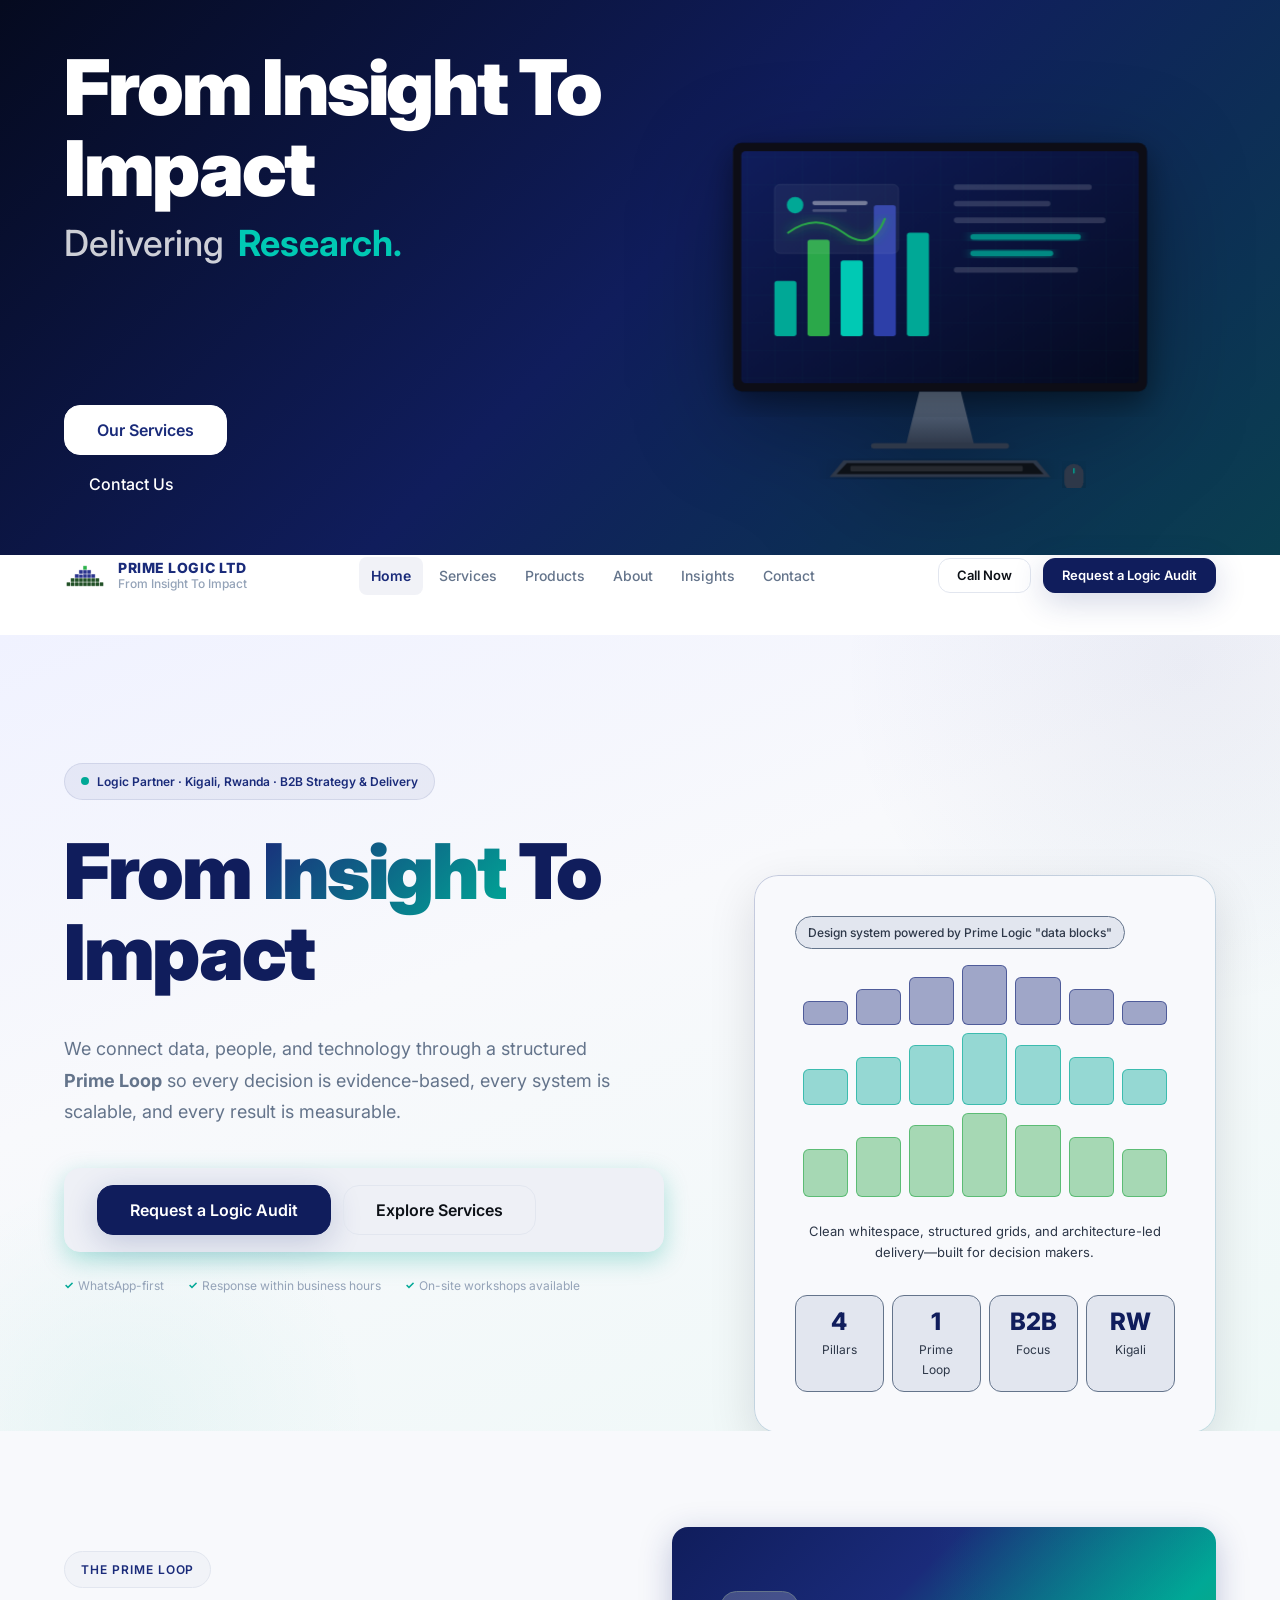
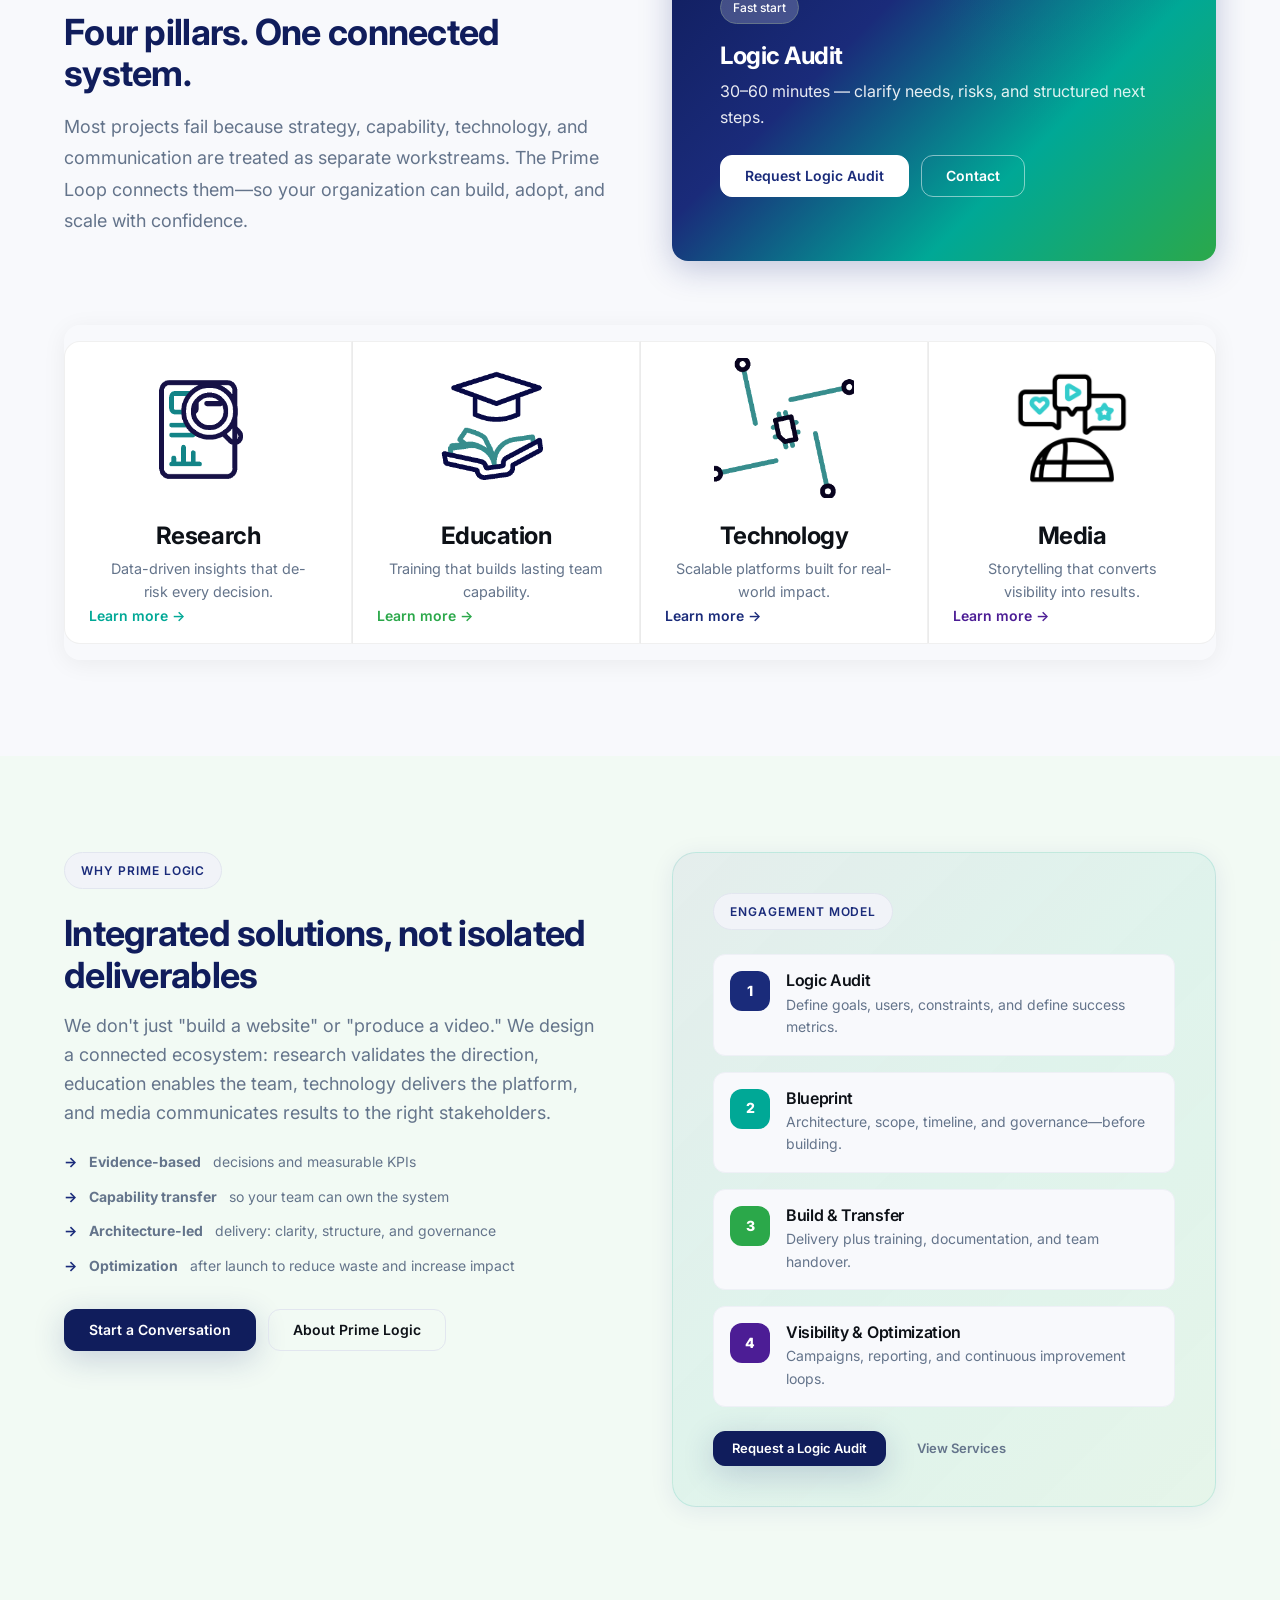
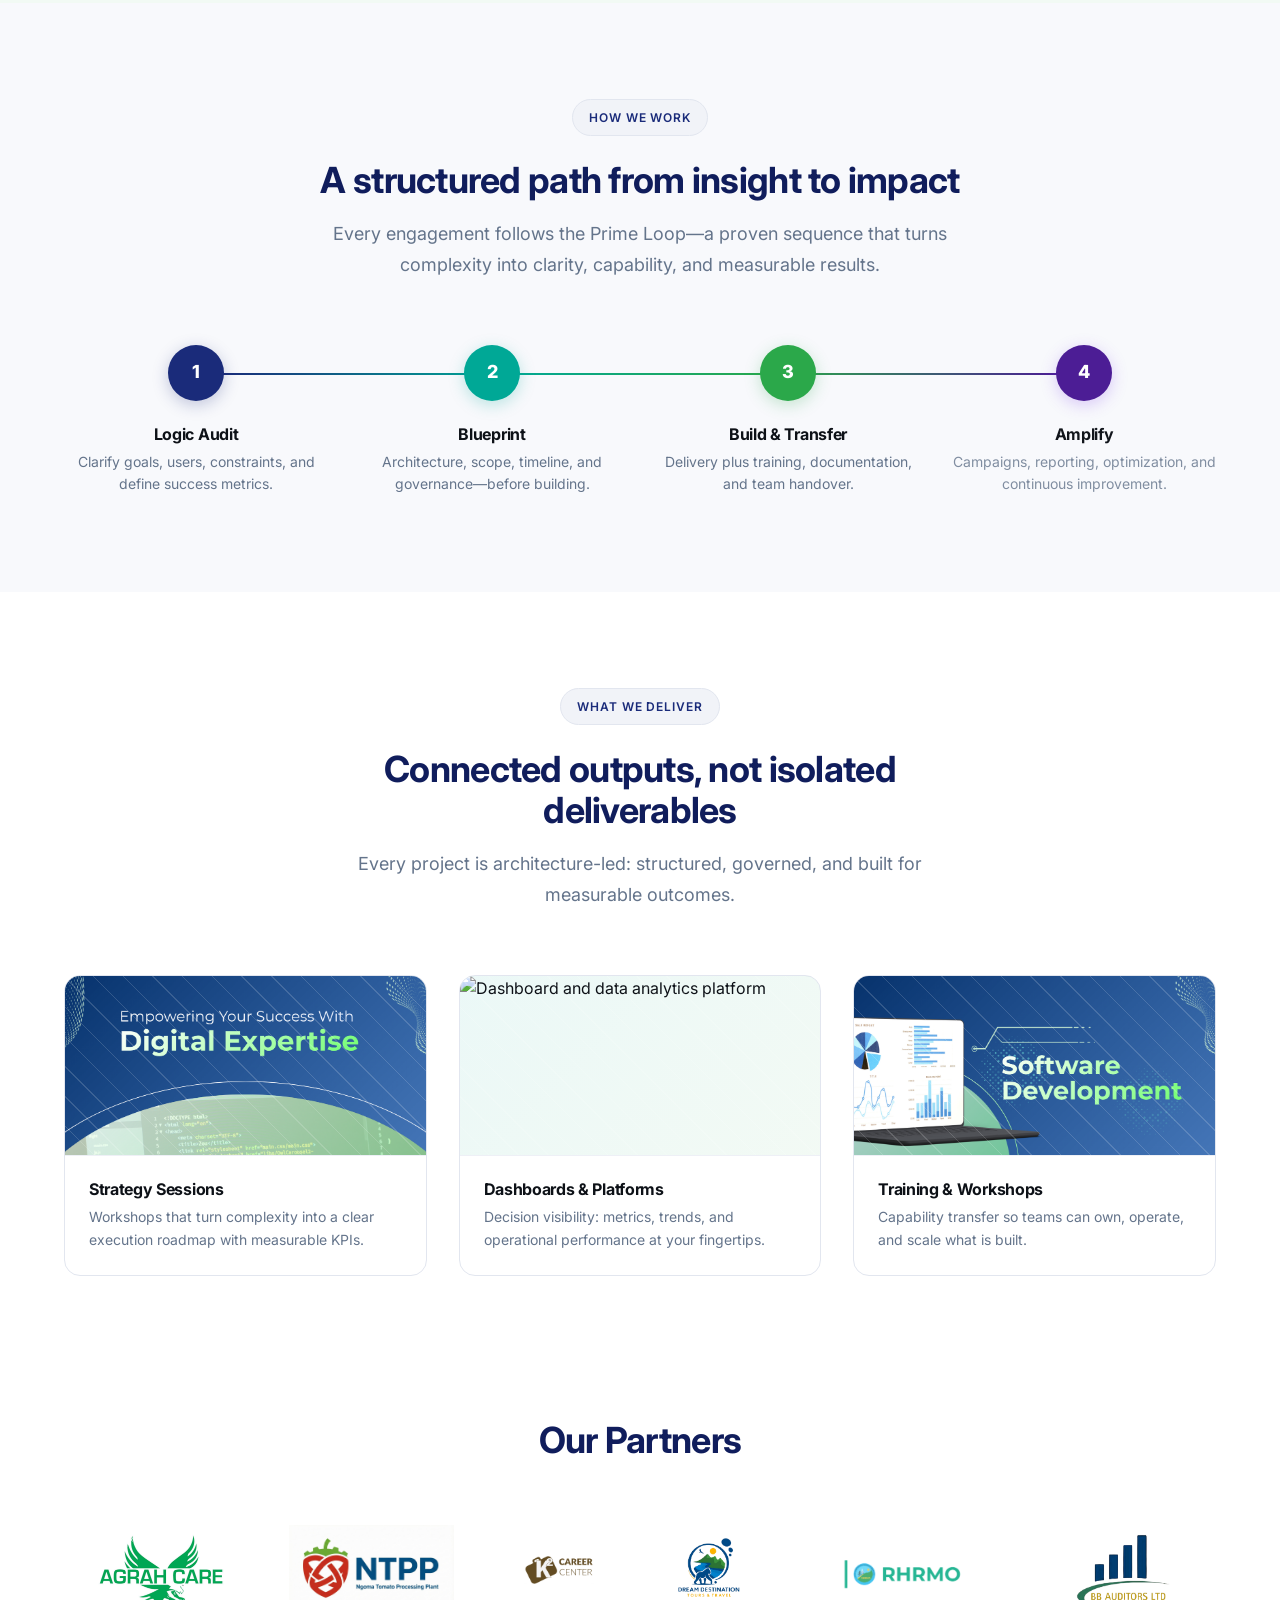
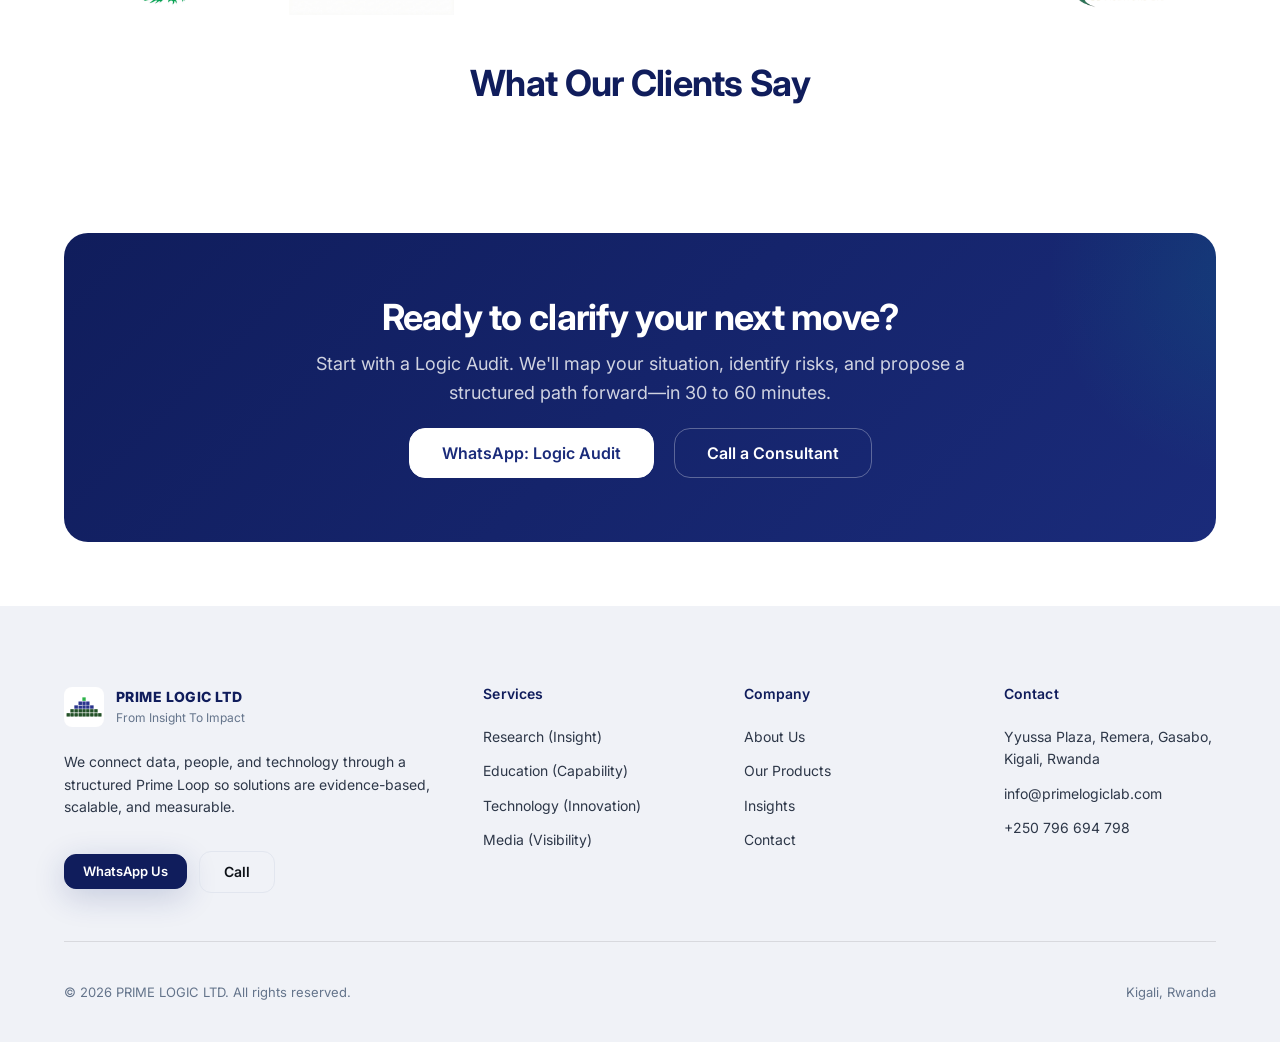
==== commit cc568b31: "added prime logic fliers and fixed responsiveness on insights page" ====
--- a/index.html
+++ b/index.html
@@ -435,7 +435,7 @@
         <div class="work-grid">
           <article class="work-card reveal reveal-delay-1">
             <div class="work-thumb work-thumb--1" aria-hidden="true">
-              <img src="https://images.unsplash.com/photo-1531482615713-2afd69097998?w=600&auto=format&fit=crop&q=60&ixlib=rb-4.1.0&ixid=M3wxMjA3fDB8MHxzZWFyY2h8M3x8dGVjaCUyMHBlb3BsZXxlbnwwfHwwfHx8MA%3D%3D" alt="Strategy session workshop" loading="lazy">
+              <img src="assets/img/1.png" alt="Strategy session workshop" loading="lazy">
             </div>
             <div class="work-body">
               <h4 class="work-title">Strategy Sessions</h4>
@@ -453,7 +453,7 @@
           </article>
           <article class="work-card reveal reveal-delay-3">
             <div class="work-thumb work-thumb--3" aria-hidden="true">
-              <img src="https://images.unsplash.com/photo-1524178232363-1fb2b075b655?w=600&h=400&fit=crop" alt="Training and workshop session" loading="lazy">
+              <img src="assets/img/2.png" alt="Training and workshop session" loading="lazy">
             </div>
             <div class="work-body">
               <h4 class="work-title">Training &amp; Workshops</h4>
--- a/assets/css/styles.css
+++ b/assets/css/styles.css
@@ -300,14 +300,29 @@
 }
 
 /* ─── GRID UTILITIES ───────────────────────────────────────── */
-.grid {
-  display: grid;
+.grid-4 {
+  display: flex;
+  flex-wrap: wrap;
+  justify-content: center;
   gap: var(--sp-6);
 }
 
-.grid-2 { grid-template-columns: repeat(2, 1fr); }
-.grid-3 { grid-template-columns: repeat(3, 1fr); }
-.grid-4 { grid-template-columns: repeat(4, 1fr); }
+/* Make sure cards have consistent width and are centered */
+.grid-4 > .card {
+  flex: 1 1 260px;
+  max-width: 340px;
+  min-width: 220px;
+  margin: var(--sp-4) var(--sp-3);
+}
+.grid-4 {
+  grid-template-columns: repeat(4, 1fr);
+}
+
+/* Center cards in grid-4, even if fewer than 4 */
+.grid-4 > .card {
+  margin-left: auto;
+  margin-right: auto;
+}
 
 .flex {
   display: flex;
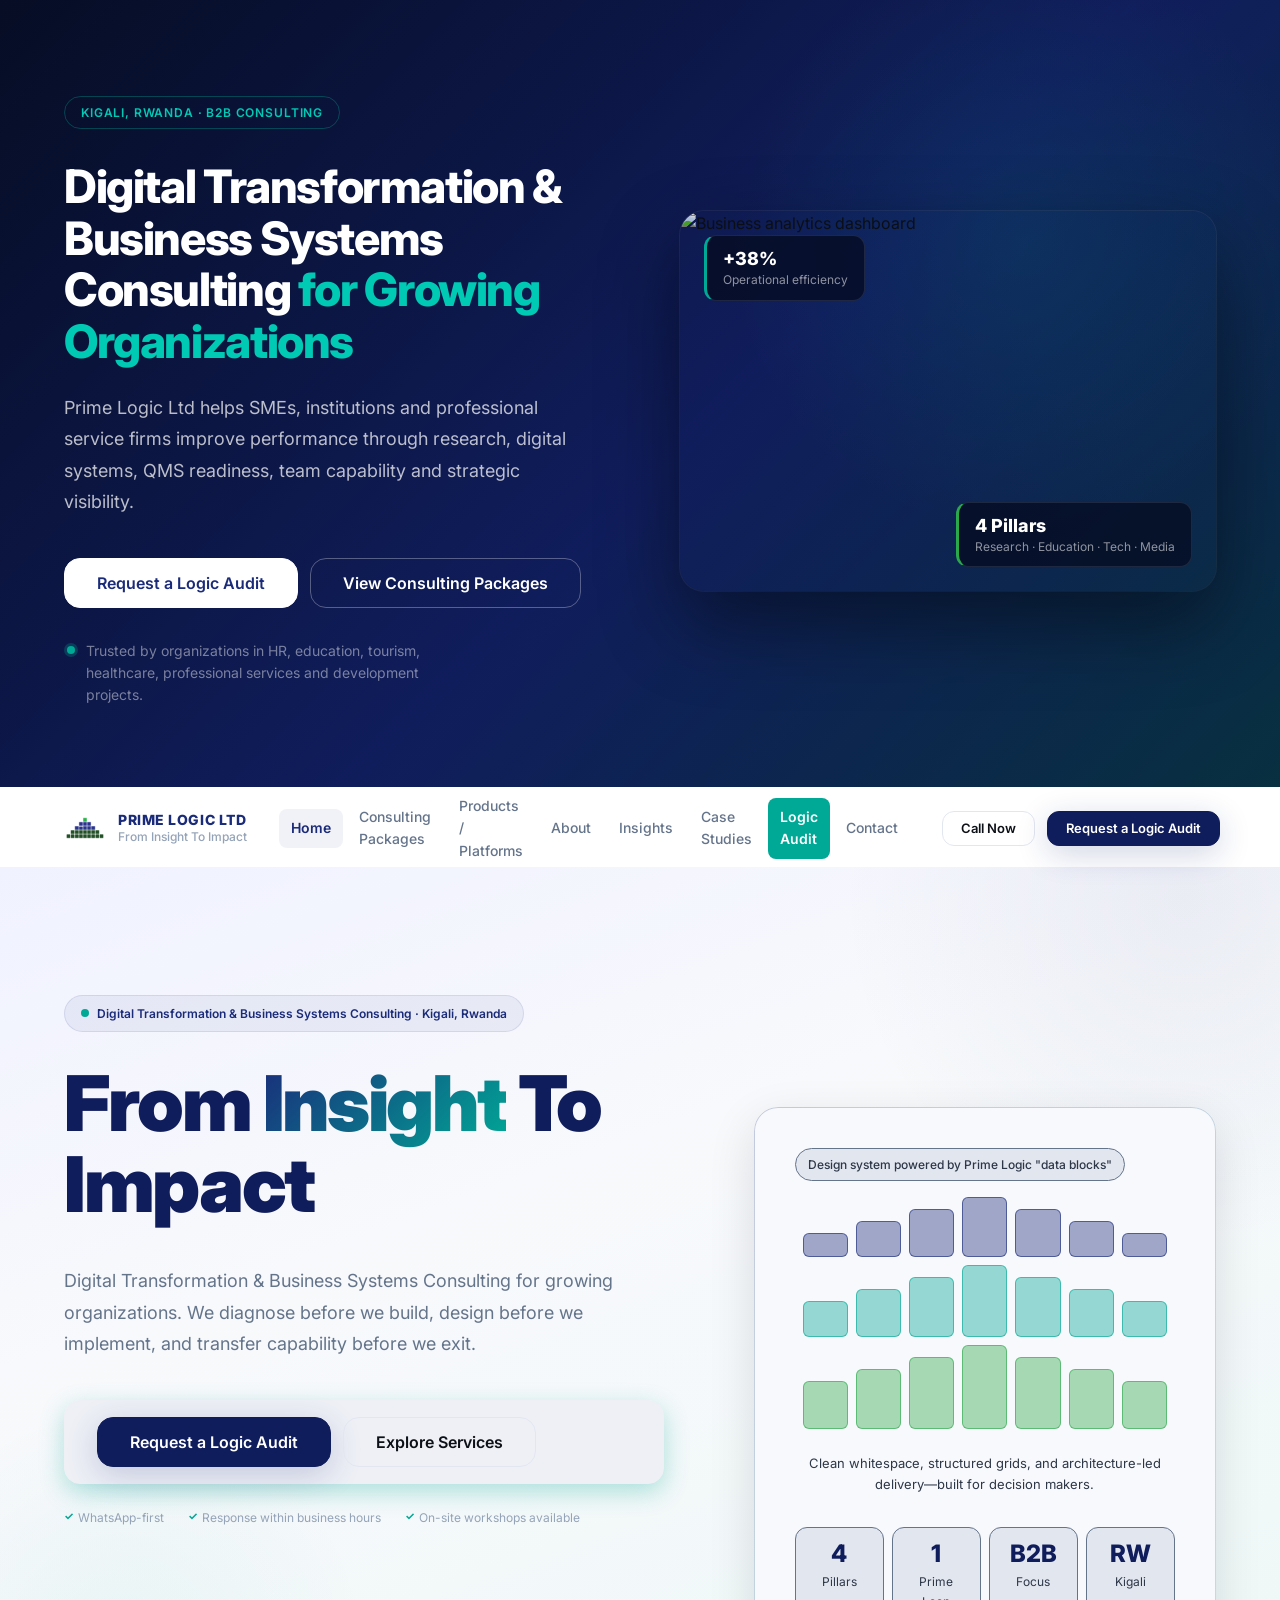
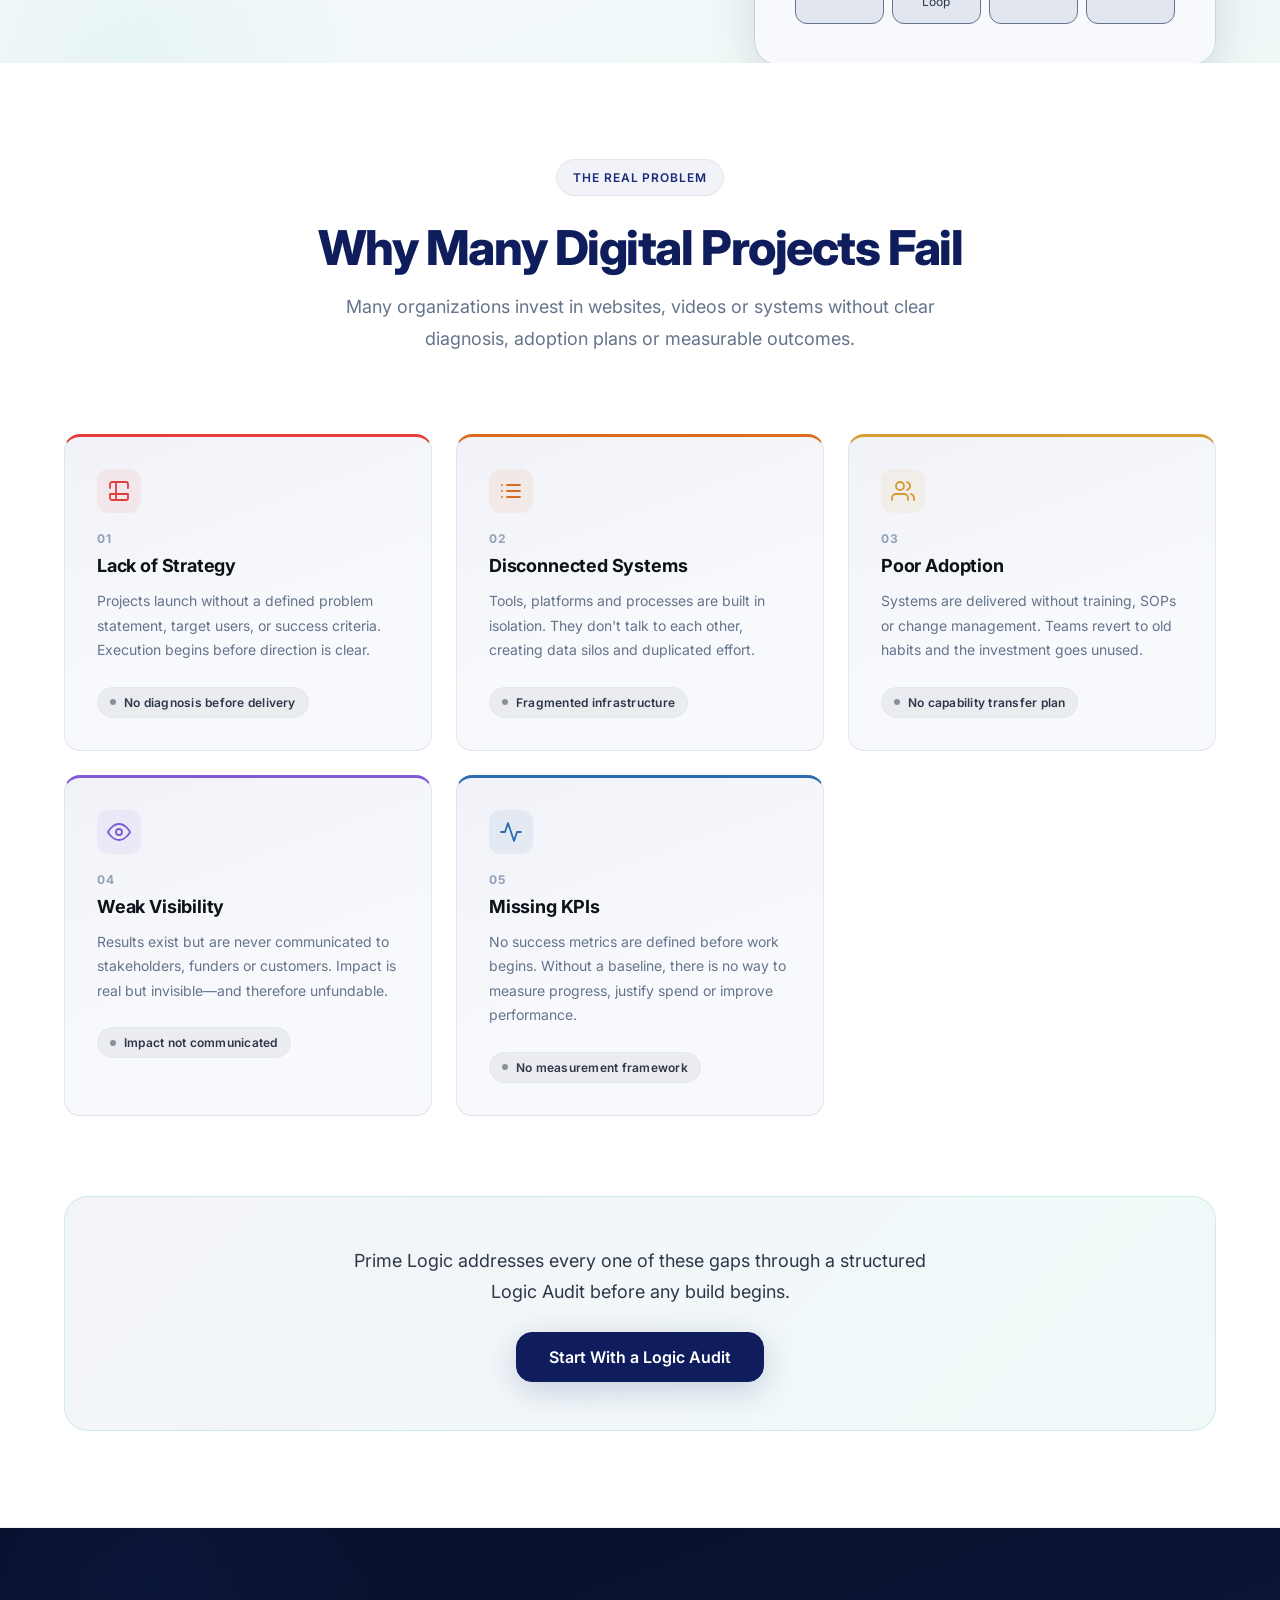
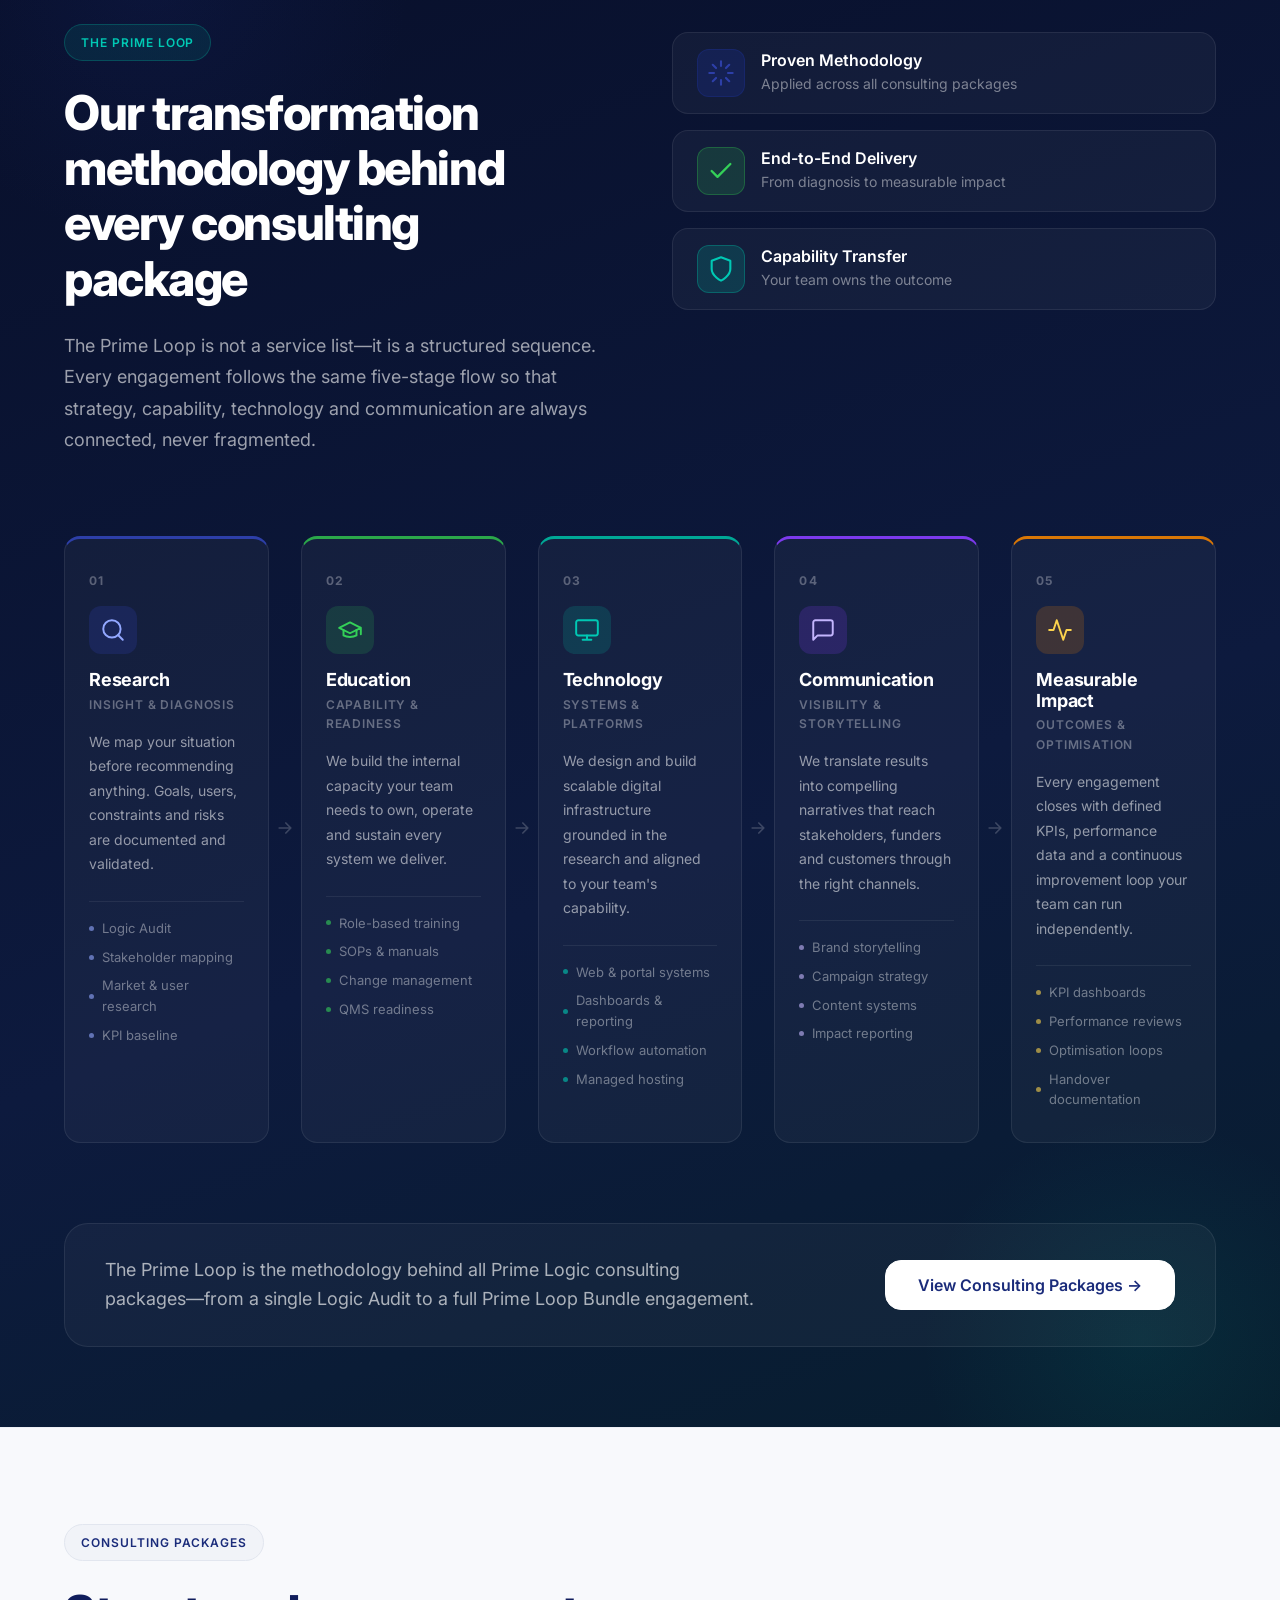
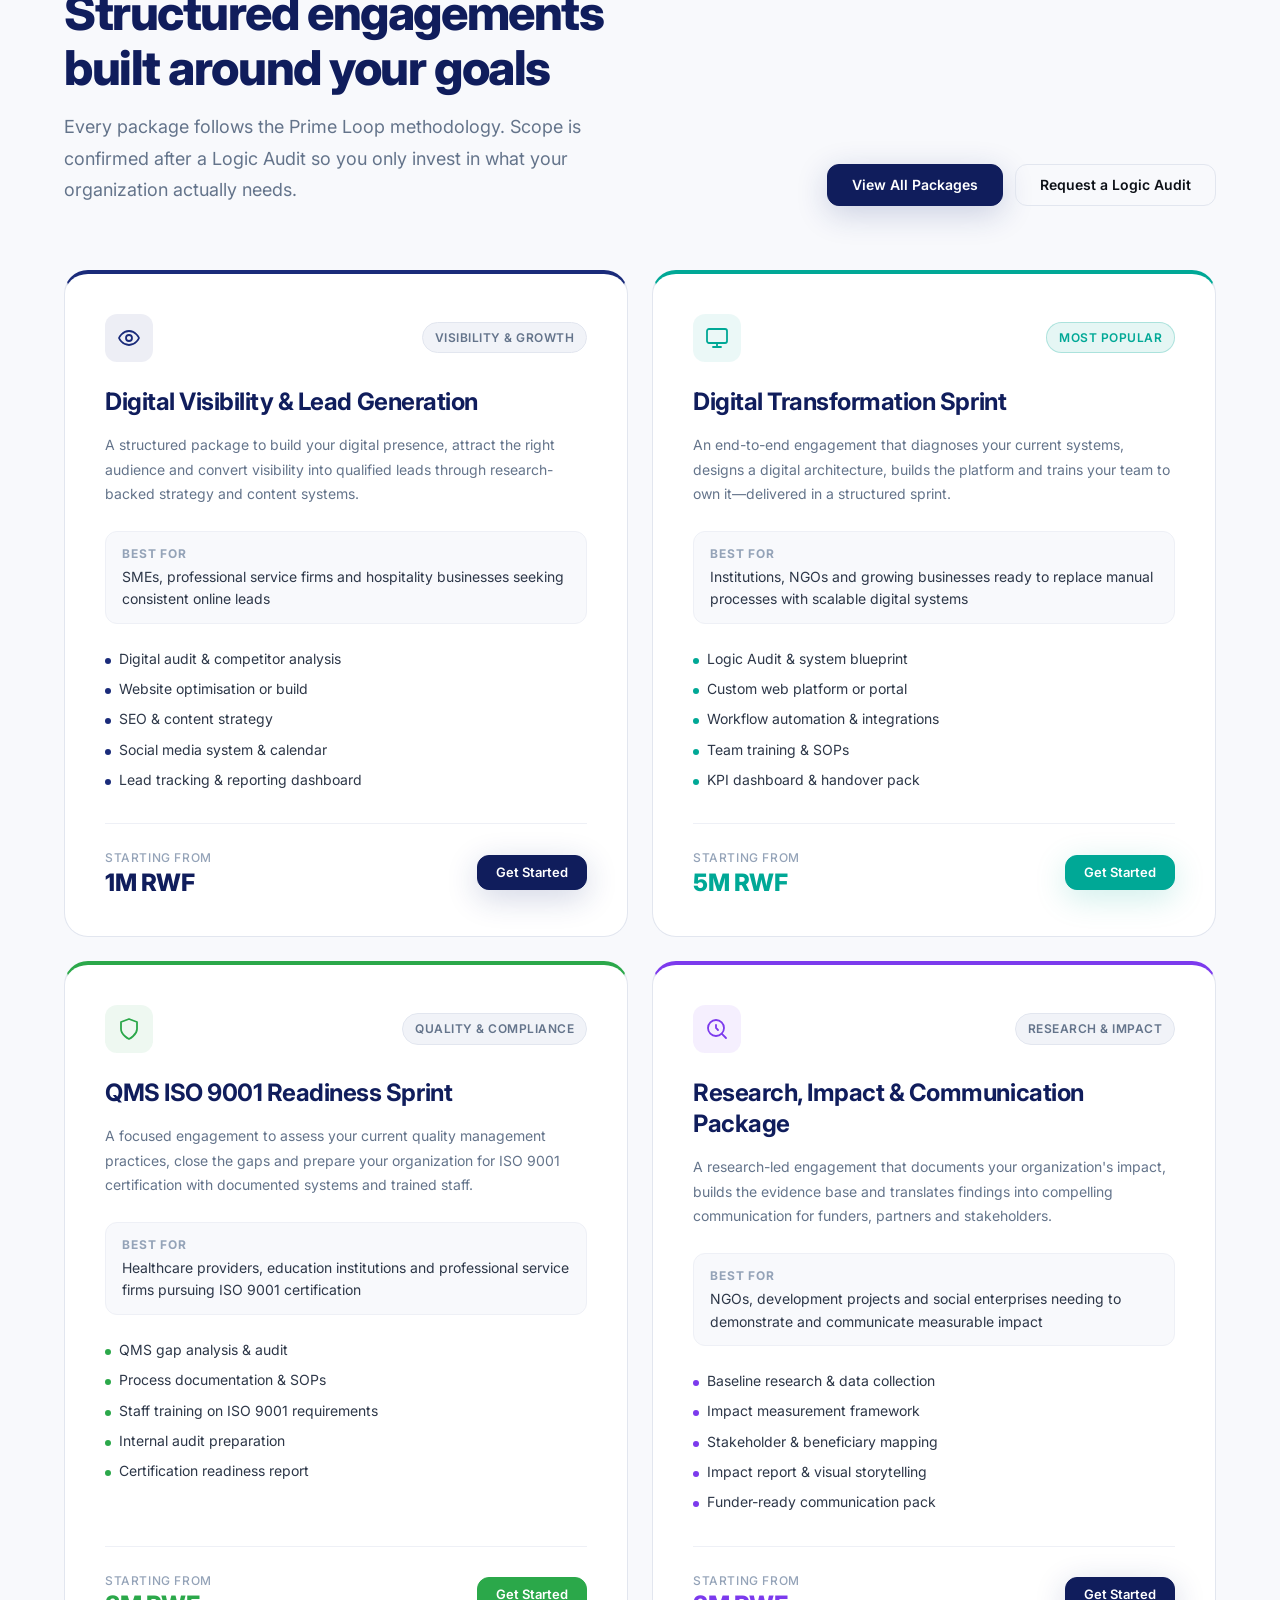
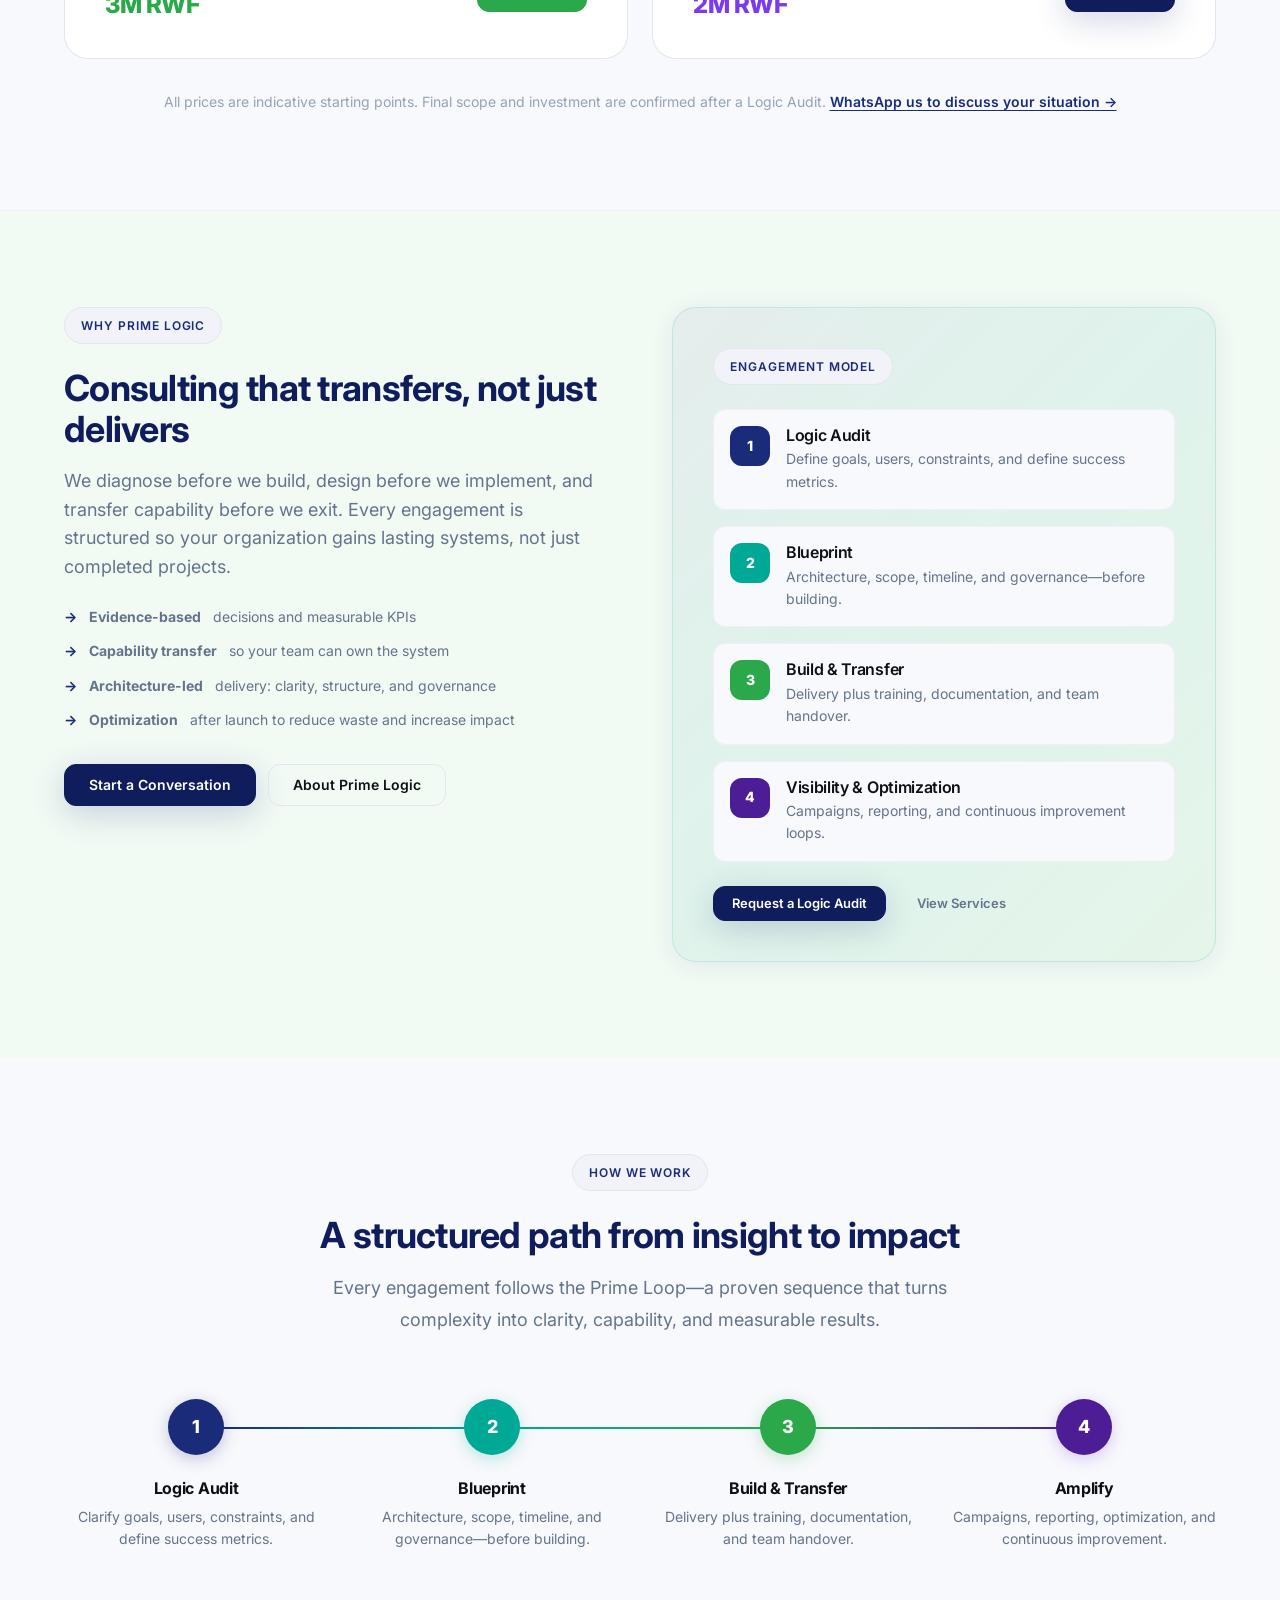
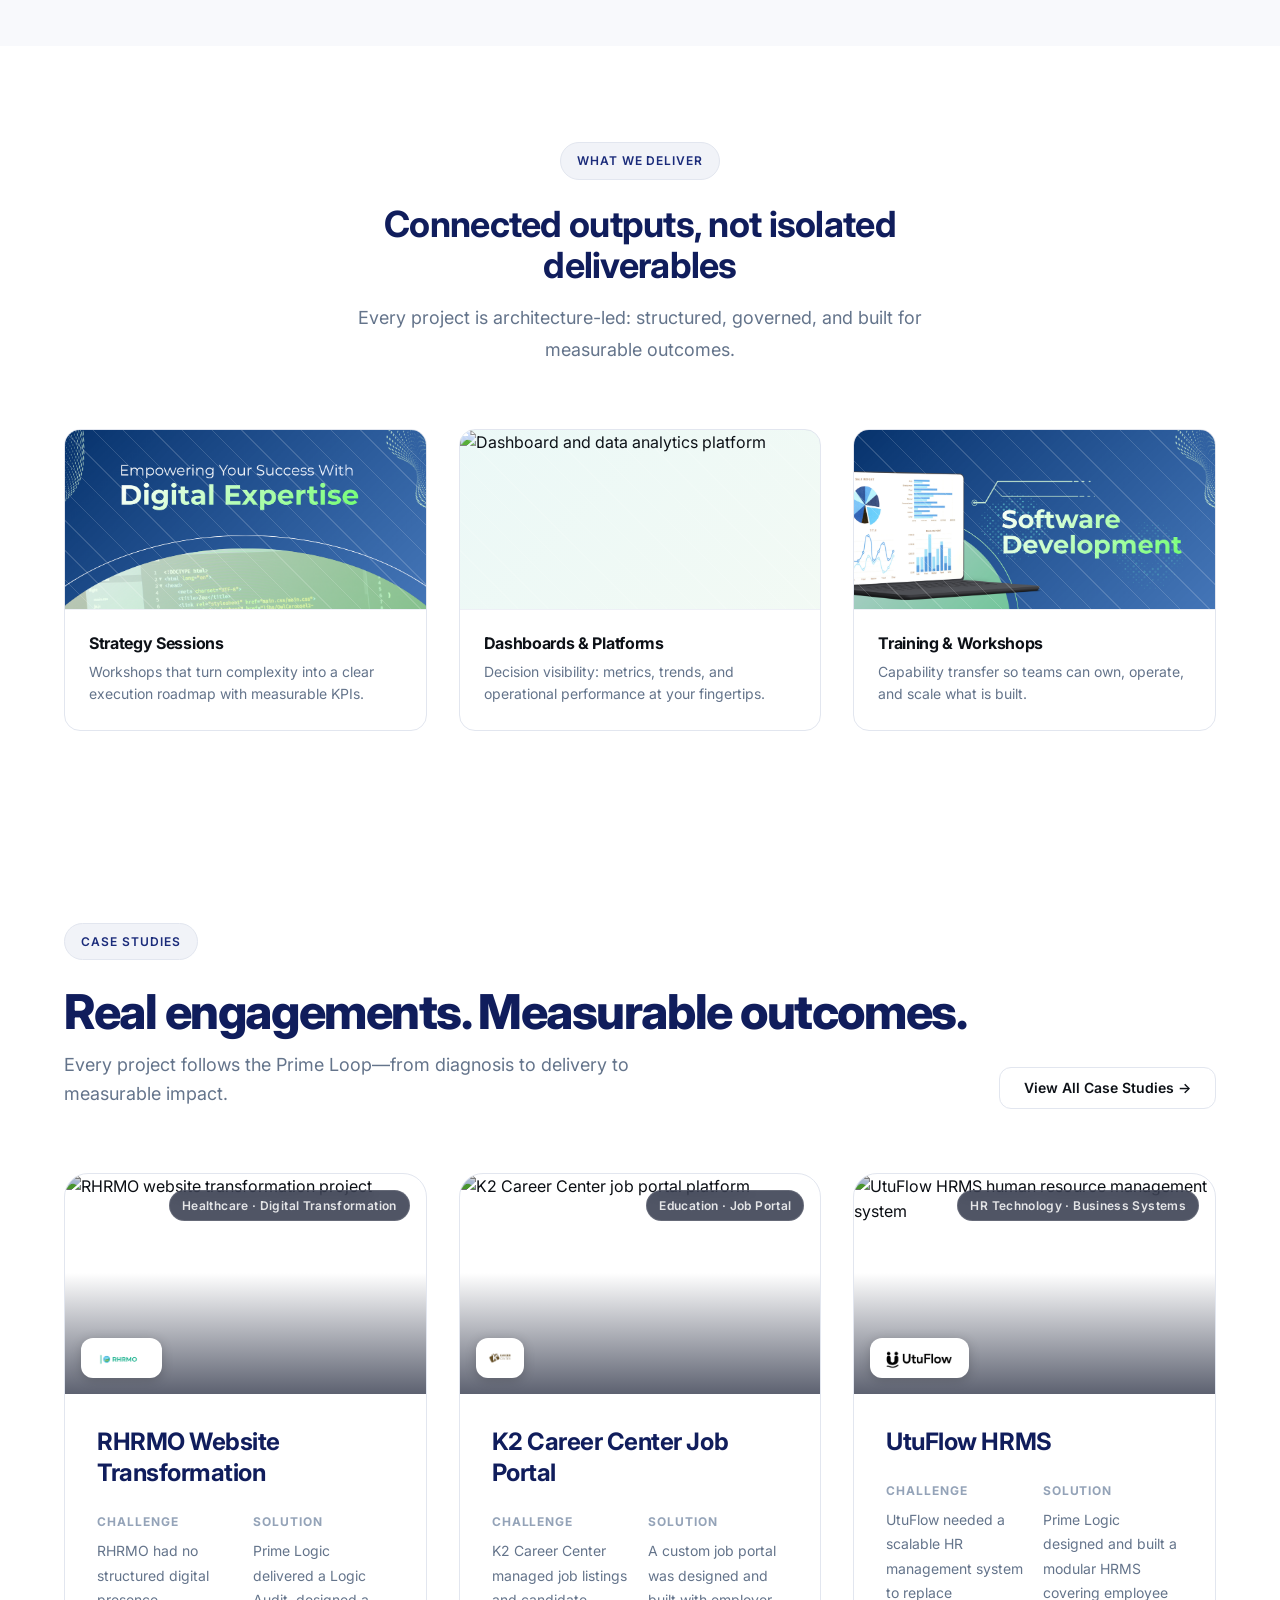
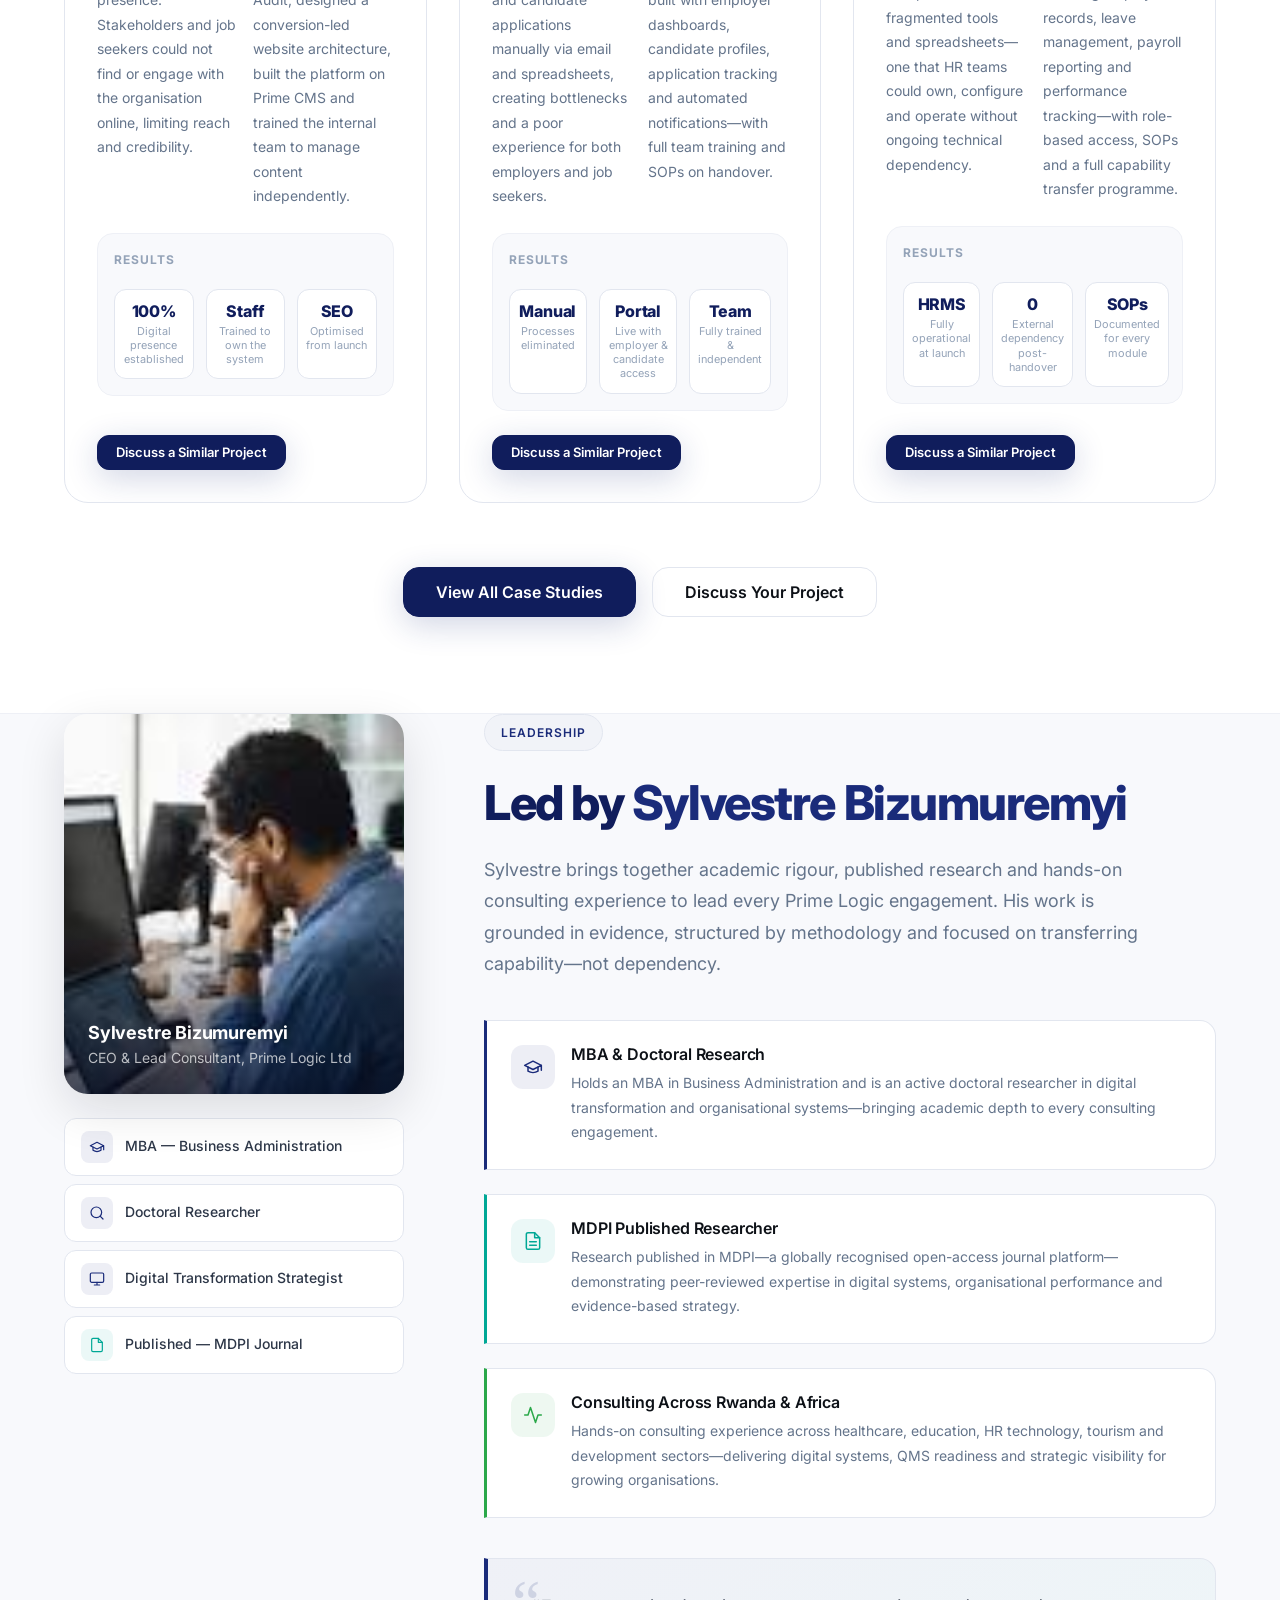
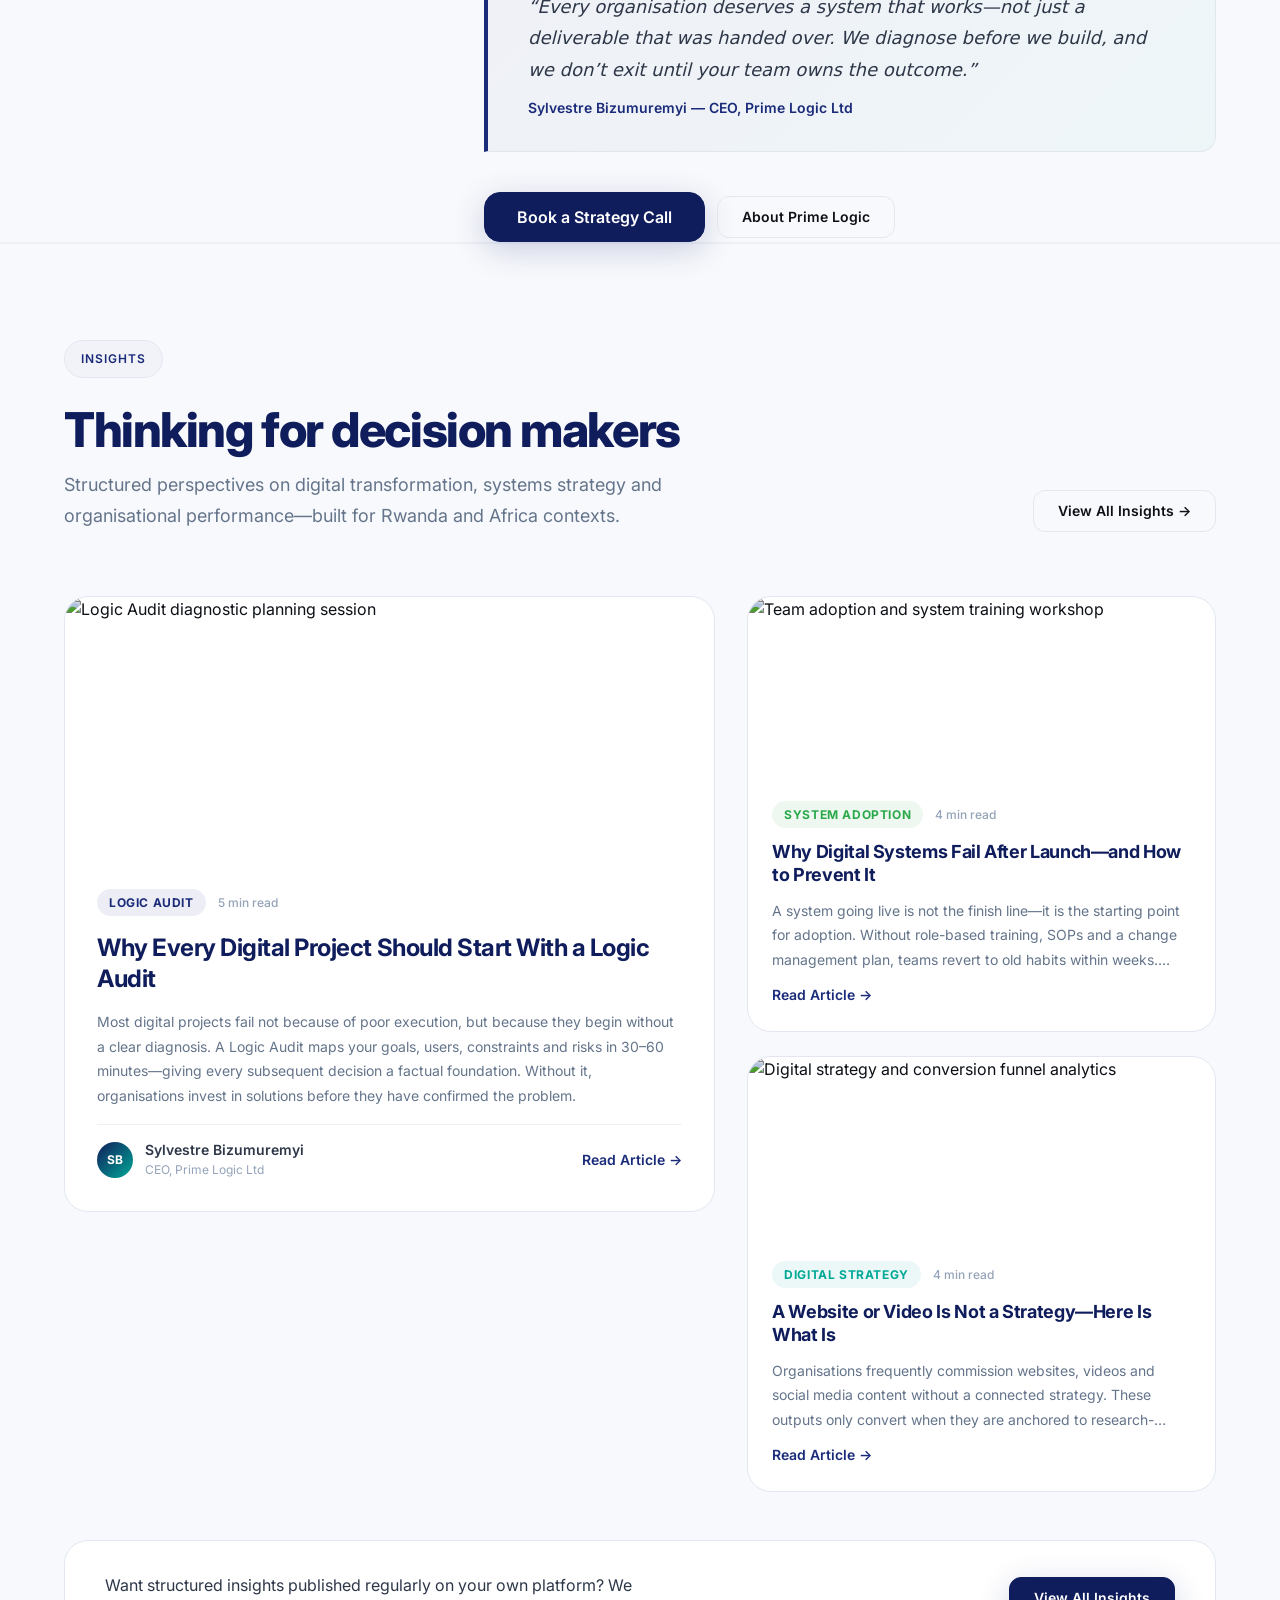
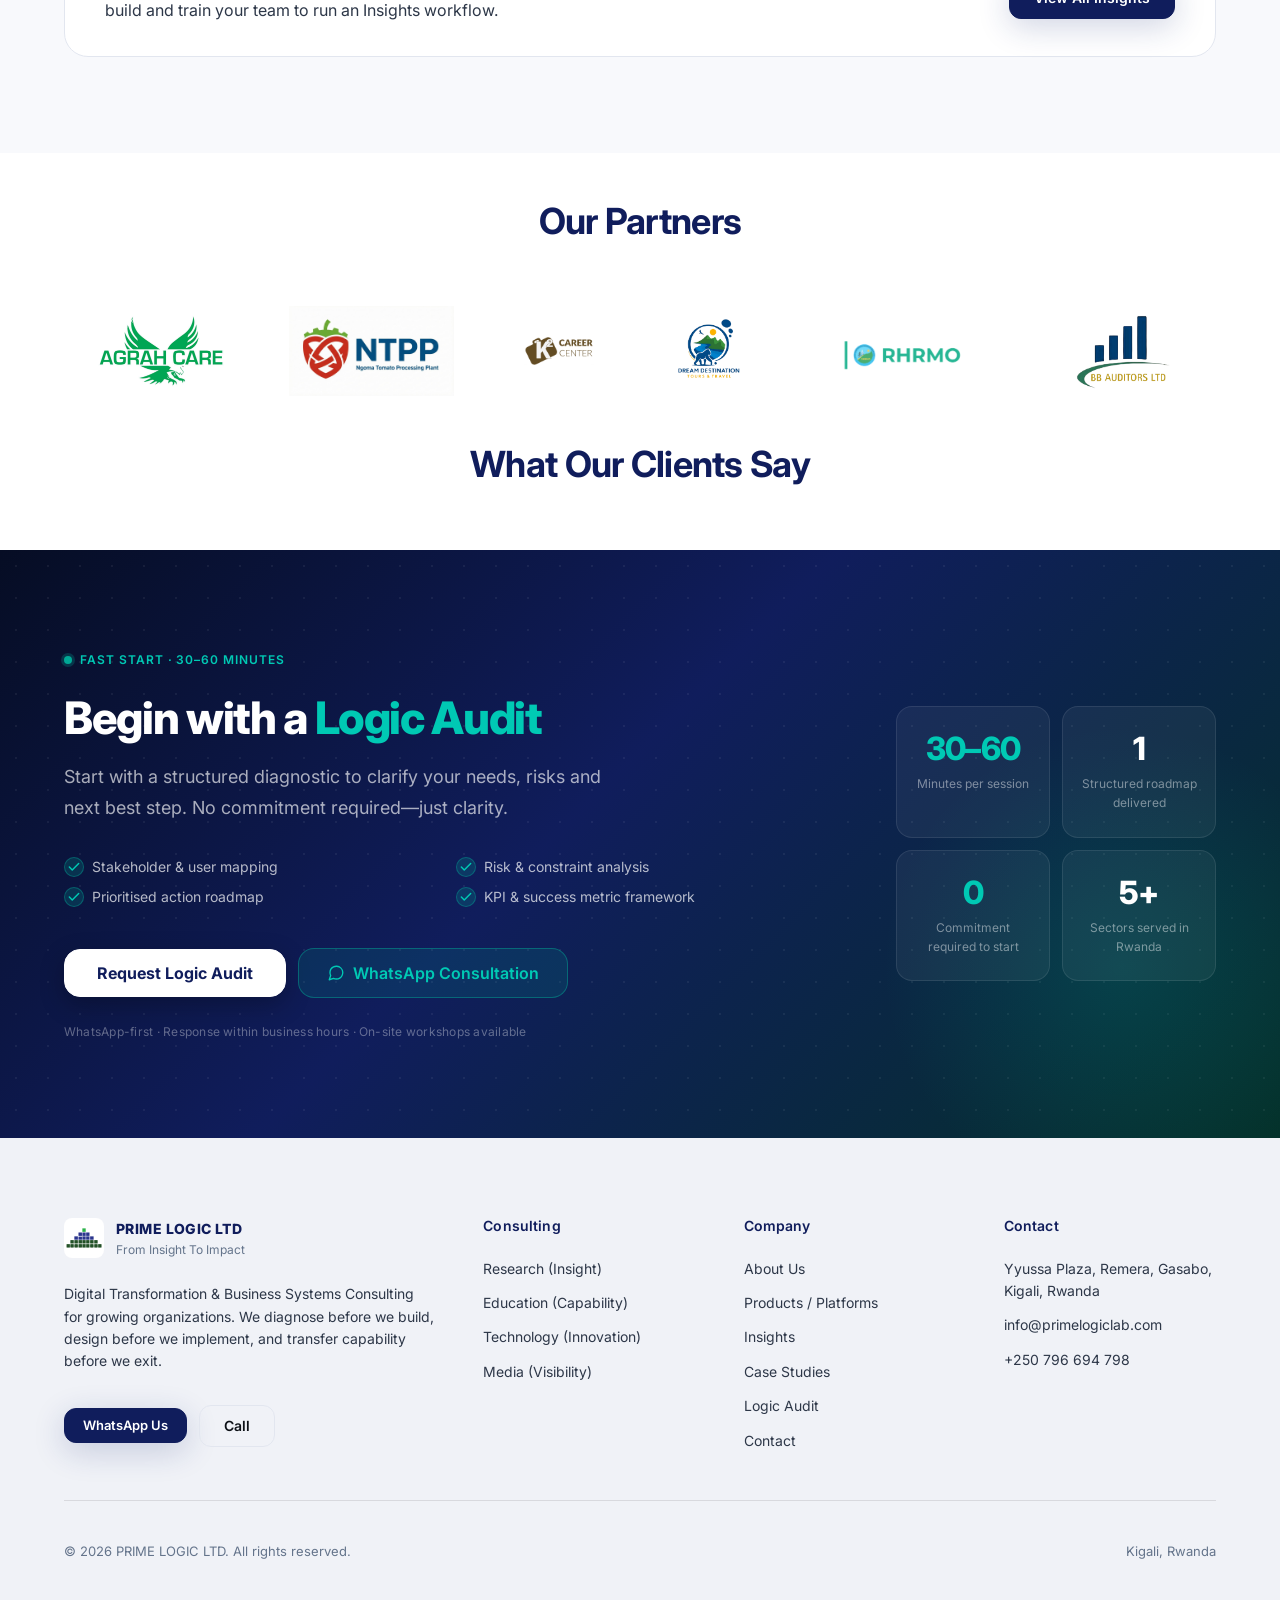
==== commit 5ea5c02b: "Completed homepage transformation" ====
--- a/index.html
+++ b/index.html
@@ -4,135 +4,64 @@
   <meta charset="utf-8">
   <meta name="viewport" content="width=device-width, initial-scale=1">
   <title>PRIME LOGIC LTD — From Insight To Impact</title>
-  <meta name="description" content="Prime Logic LTD is your Logic Partner: Research, Education, Technology, and Media—connected through the Prime Loop for measurable impact.">
+  <meta name="description" content="Prime Logic LTD: Digital Transformation &amp; Business Systems Consulting for Growing Organizations. We diagnose before we build, design before we implement, and transfer capability before we exit.">
   <link rel="icon" href="assets/img/prime-logic-logo.png">
   <link rel="stylesheet" href="assets/css/styles.css">
 </head>
 <body class="page-home">
 
-  <!-- ─── HERO SPLIT-SCREEN REDESIGN ────────────────────────── -->
-  <section class="hero-split" id="cinematic-intro" aria-label="Prime Logic introduction">
-    <div class="hero-split-container">
-      
-      <!-- LEFT SIDE: Text Content -->
-      <div class="hero-split-left">
-        <h1 class="hero-title">From Insight To Impact</h1>
-        
-        <div class="hero-dynamic-text" aria-label="Delivering Research, Education, Technology, Media">
-          <span>Delivering</span>
-          <span class="ci-rotator">
-            <span class="ci-rotator-word active">Research.</span>
-            <span class="ci-rotator-word">Education.</span>
-            <span class="ci-rotator-word">Technology.</span>
-            <span class="ci-rotator-word">Media.</span>
-          </span>
-        </div>
-
-        
-        <div class="hero-actions">
-          <a class="btn btn--white btn--lg" href="#hero-content">Our Services</a><br />
-          
-        </div>
-         <div class="hero-actions">
-          
-          <a class="hero-link" href="contact.html">Contact Us</a>
-        </div>
-      </div>
-
-      <!-- RIGHT SIDE: Illustration -->
-      <div class="hero-split-right">
-        <div class="hero-illustration">
-          <svg class="hero-svg" viewBox="0 0 800 600" xmlns="http://www.w3.org/2000/svg">
-            <defs>
-              <linearGradient id="screenGrad" x1="0%" y1="0%" x2="100%" y2="100%">
-                <stop offset="0%" stop-color="var(--prime-blue-dark)" />
-                <stop offset="100%" stop-color="#050a1f" />
-              </linearGradient>
-              <linearGradient id="standGrad" x1="0%" y1="0%" x2="0%" y2="100%">
-                <stop offset="0%" stop-color="var(--muted)" />
-                <stop offset="100%" stop-color="var(--ink-secondary)" />
-              </linearGradient>
-              <filter id="glow" x="-20%" y="-20%" width="140%" height="140%">
-                <feGaussianBlur stdDeviation="8" result="blur" />
-                <feComposite in="SourceGraphic" in2="blur" operator="over" />
-              </filter>
-              <filter id="shadow" x="-10%" y="-10%" width="120%" height="120%">
-                <feDropShadow dx="0" dy="15" stdDeviation="20" flood-color="#000" flood-opacity="0.4"/>
-              </filter>
-            </defs>
-
-            <!-- PC / Monitor -->
-            <g class="svg-pc">
-              <!-- Monitor Stand -->
-              <path d="M370 460 L430 460 L450 540 L350 540 Z" fill="url(#standGrad)" />
-              <rect x="300" y="535" width="200" height="8" rx="4" fill="var(--ink-secondary)" filter="url(#shadow)" />
-              
-              <!-- Monitor Body -->
-              <rect x="100" y="100" width="600" height="360" rx="12" fill="var(--ink)" filter="url(#shadow)" />
-              <!-- Monitor Screen -->
-              <rect x="112" y="112" width="576" height="336" rx="6" fill="url(#screenGrad)" />
-              
-              <!-- Screen Content -->
-              <g class="screen-content">
-                <!-- Glowing Grid -->
-                <pattern id="grid" width="40" height="40" patternUnits="userSpaceOnUse">
-                  <path d="M 40 0 L 0 0 0 40" fill="none" stroke="rgba(0, 168, 150, 0.08)" stroke-width="1"/>
-                </pattern>
-                <rect x="112" y="112" width="576" height="336" fill="url(#grid)" />
-                
-                <!-- Animated Data Bars -->
-                <g class="data-bars" transform="translate(160, 380) scale(1, -1)">
-                  <rect class="bar bar-1" x="0" y="0" width="32" height="80" rx="4" fill="var(--tech-teal)" />
-                  <rect class="bar bar-2" x="48" y="0" width="32" height="140" rx="4" fill="var(--insight-green)" />
-                  <rect class="bar bar-3" x="96" y="0" width="32" height="110" rx="4" fill="var(--tech-teal-light)" />
-                  <rect class="bar bar-4" x="144" y="0" width="32" height="190" rx="4" fill="var(--prime-blue-light)" />
-                  <rect class="bar bar-5" x="192" y="0" width="32" height="150" rx="4" fill="var(--tech-teal)" />
-                </g>
-                
-                <!-- Animated Code Lines -->
-                <g class="code-lines" transform="translate(420, 160)">
-                  <rect class="line line-1" x="0" y="0" width="200" height="8" rx="4" fill="rgba(255,255,255,0.15)" />
-                  <rect class="line line-2" x="0" y="24" width="140" height="8" rx="4" fill="rgba(255,255,255,0.15)" />
-                  <rect class="line line-3" x="0" y="48" width="220" height="8" rx="4" fill="rgba(255,255,255,0.15)" />
-                  <rect class="line line-4" x="24" y="72" width="160" height="8" rx="4" fill="var(--tech-teal)" opacity="0.8" filter="url(#glow)" />
-                  <rect class="line line-5" x="24" y="96" width="120" height="8" rx="4" fill="var(--tech-teal)" opacity="0.8" filter="url(#glow)" />
-                  <rect class="line line-6" x="0" y="120" width="180" height="8" rx="4" fill="rgba(255,255,255,0.15)" />
-                </g>
-                
-                <!-- Floating UI Element -->
-                <g class="floating-ui" transform="translate(160, 160)">
-                  <rect x="0" y="0" width="180" height="100" rx="8" fill="rgba(255,255,255,0.05)" stroke="rgba(255,255,255,0.1)" stroke-width="1" backdrop-filter="blur(4px)" />
-                  <circle cx="30" cy="30" r="12" fill="var(--tech-teal)" />
-                  <rect x="55" y="24" width="80" height="6" rx="3" fill="rgba(255,255,255,0.4)" />
-                  <rect x="55" y="36" width="50" height="4" rx="2" fill="rgba(255,255,255,0.2)" />
-                  <path d="M 20 70 Q 60 40 100 70 T 160 50" fill="none" stroke="var(--insight-green)" stroke-width="3" stroke-linecap="round" filter="url(#glow)" />
-                </g>
-              </g>
-            </g>
-            
-            <!-- Keyboard -->
-            <g class="svg-keyboard">
-              <g transform="translate(240, 560)">
-                <path d="M 20 0 L 300 0 L 320 24 L 0 24 Z" fill="var(--ink-secondary)" filter="url(#shadow)" />
-                <path d="M 25 4 L 295 4 L 310 20 L 10 20 Z" fill="var(--ink)" />
-                <!-- Keys representation -->
-                <rect x="30" y="8" width="250" height="8" rx="2" fill="rgba(255,255,255,0.1)" />
-              </g>
-            </g>
-            
-            <!-- Mouse -->
-            <g class="svg-mouse">
-              <g transform="translate(580, 565)" filter="url(#shadow)">
-                <rect x="0" y="0" width="28" height="40" rx="14" fill="var(--ink-secondary)" />
-                <rect x="13" y="6" width="2" height="8" rx="1" fill="var(--tech-teal)" filter="url(#glow)" />
-              </g>
-            </g>
-          </svg>
-        </div>
-      </div>
-      
-      <!-- Scroll indicator -->
-      
+  <!-- ─── EXECUTIVE HERO ────────────────────────────────────── -->
+  <section class="hero-exec" id="cinematic-intro" aria-label="Prime Logic introduction">
+    <div class="hero-exec__container">
+
+      <!-- LEFT: Copy -->
+      <div class="hero-exec__left">
+        <span class="hero-exec__eyebrow">Kigali, Rwanda &middot; B2B Consulting</span>
+
+        <h1 class="hero-exec__headline">
+          Digital Transformation &amp; Business Systems Consulting
+          <span class="hero-exec__headline-accent"> for Growing Organizations</span>
+        </h1>
+
+        <p class="hero-exec__sub">
+          Prime Logic Ltd helps SMEs, institutions and professional service firms improve performance through
+          research, digital systems, QMS readiness, team capability and strategic visibility.
+        </p>
+
+        <div class="hero-exec__actions">
+          <a class="btn btn--white btn--lg" href="https://wa.me/250796694798?text=Hello%20Prime%20Logic%20Team.%20I%E2%80%99m%20interested%20in%20a%20Logic%20Audit.%20My%20organization%20is%20_____.%20We%20need%20support%20with%20%28Research%20/%20Education%20/%20Technology%20/%20Media%29.%20Our%20goal%20is%20_____.%20Please%20advise%20next%20steps." target="_blank" rel="noopener">Request a Logic Audit</a>
+          <a class="btn btn--white-outline btn--lg" href="services.html">View Consulting Packages</a>
+        </div>
+
+        <p class="hero-exec__trust">
+          <svg width="14" height="14" viewBox="0 0 14 14" fill="none" aria-hidden="true"><circle cx="7" cy="7" r="7" fill="#00A896" opacity=".25"/><circle cx="7" cy="7" r="4" fill="#00A896"/></svg>
+          Trusted by organizations in HR, education, tourism, healthcare, professional services and development projects.
+        </p>
+      </div>
+
+      <!-- RIGHT: Dashboard visual -->
+      <div class="hero-exec__right" aria-hidden="true">
+        <div class="hero-exec__card">
+          <!-- Dashboard image -->
+          <img
+            src="https://images.unsplash.com/photo-1551288049-bebda4e38f71?w=900&h=560&fit=crop&q=80"
+            alt="Business analytics dashboard"
+            class="hero-exec__img"
+            loading="eager"
+          >
+          <!-- Floating metric badges -->
+          <div class="hero-exec__badge hero-exec__badge--tl">
+            <span class="hero-exec__badge-val">+38%</span>
+            <span class="hero-exec__badge-lbl">Operational efficiency</span>
+          </div>
+          <div class="hero-exec__badge hero-exec__badge--br">
+            <span class="hero-exec__badge-val">4 Pillars</span>
+            <span class="hero-exec__badge-lbl">Research &middot; Education &middot; Tech &middot; Media</span>
+          </div>
+        </div>
+      </div>
+
+    </div>
   </section>
 
   <!-- ─── HEADER ─────────────────────────────────────────────── -->
@@ -149,10 +78,12 @@
 
         <nav class="nav-menu" aria-label="Primary navigation">
           <a href="index.html" data-nav>Home</a>
-          <a href="services.html" data-nav>Services</a>
-          <a href="products.html" data-nav>Products</a>
+          <a href="services.html" data-nav>Consulting Packages</a>
+          <a href="products.html" data-nav>Products / Platforms</a>
           <a href="about.html" data-nav>About</a>
           <a href="insights.html" data-nav>Insights</a>
+          <a href="case-studies.html" data-nav>Case Studies</a>
+          <a href="logic-audit.html" data-nav class="nav-audit">Logic Audit</a>
           <a href="contact.html" data-nav>Contact</a>
         </nav>
 
@@ -172,10 +103,12 @@
   <!-- ─── MOBILE NAV ──────────────────────────────────────────── -->
   <div class="mobile-nav" id="mobile-nav" role="navigation" aria-label="Mobile navigation">
     <a href="index.html" data-nav>Home</a>
-    <a href="services.html" data-nav>Services</a>
-    <a href="products.html" data-nav>Products</a>
+    <a href="services.html" data-nav>Consulting Packages</a>
+    <a href="products.html" data-nav>Products / Platforms</a>
     <a href="about.html" data-nav>About</a>
     <a href="insights.html" data-nav>Insights</a>
+    <a href="case-studies.html" data-nav>Case Studies</a>
+    <a href="logic-audit.html" data-nav class="nav-audit">Logic Audit</a>
     <a href="contact.html" data-nav>Contact</a>
     <div class="mobile-nav-actions">
       <a class="btn btn--primary" href="https://wa.me/250796694798?text=Hello%20Prime%20Logic%20Team.%20I%E2%80%99m%20interested%20in%20a%20Logic%20Audit.%20My%20organization%20is%20_____.%20We%20need%20support%20with%20%28Research%20/%20Education%20/%20Technology%20/%20Media%29.%20Our%20goal%20is%20_____.%20Please%20advise%20next%20steps." target="_blank" rel="noopener">Request a Logic Audit</a>
@@ -193,7 +126,7 @@
           <!-- LEFT: scrollable text blocks -->
           <div class="hero-content hero-story-left">
             <div class="hero-text-block" data-step="1">
-              <span class="hero-kicker">Logic Partner · Kigali, Rwanda · B2B Strategy &amp; Delivery</span>
+              <span class="hero-kicker">Digital Transformation &amp; Business Systems Consulting · Kigali, Rwanda</span>
               <h1 class="hero-title">
                 <span class="text-dark">From</span> <span class="text-gradient">Insight</span> <span class="text-dark">To Impact</span>
               </h1>
@@ -201,8 +134,8 @@
 
             <div class="hero-text-block" data-step="2">
               <p class="hero-subtitle">
-                We connect data, people, and technology through a structured <strong>Prime Loop</strong> so every decision is
-                evidence-based, every system is scalable, and every result is measurable.
+                Digital Transformation &amp; Business Systems Consulting for growing organizations.
+                We diagnose before we build, design before we implement, and transfer capability before we exit.
               </p>
             </div>
 
@@ -263,60 +196,416 @@
 
    
 
-    <!-- ─── PRIME LOOP ───────────────────────────────────────── -->
-    <section class="section section--alt" id="prime-loop">
+    <!-- ─── WHY PROJECTS FAIL ──────────────────────────────────── -->
+    <section class="section fail-section" id="why-projects-fail">
       <div class="container">
-        <div class="split split--center">
-          <div class="reveal reveal--left">
-            <span class="section-label">The Prime Loop</span>
-            <h2 class="section-title">Four pillars. One connected system.</h2>
-            <p class="section-subtitle">
-              Most projects fail because strategy, capability, technology, and communication are treated as separate workstreams.
-              The Prime Loop connects them—so your organization can build, adopt, and scale with confidence.
+
+        <!-- Header -->
+        <div class="fail-section__header reveal">
+          <span class="section-label">The Real Problem</span>
+          <h2 class="fail-section__title">Why Many Digital Projects Fail</h2>
+          <p class="fail-section__lead">
+            Many organizations invest in websites, videos or systems without clear diagnosis,
+            adoption plans or measurable outcomes.
+          </p>
+        </div>
+
+        <!-- Failure cards grid -->
+        <div class="fail-grid">
+
+          <article class="fail-card reveal reveal-delay-1">
+            <div class="fail-card__icon" aria-hidden="true">
+              <svg width="24" height="24" viewBox="0 0 24 24" fill="none" xmlns="http://www.w3.org/2000/svg"><path d="M9 3H5a2 2 0 0 0-2 2v4m6-6h10a2 2 0 0 1 2 2v4M9 3v18m0 0h10a2 2 0 0 0 2-2v-4M9 21H5a2 2 0 0 1-2-2v-4m0 0h18" stroke="currentColor" stroke-width="1.8" stroke-linecap="round" stroke-linejoin="round"/></svg>
+            </div>
+            <div class="fail-card__num">01</div>
+            <h3 class="fail-card__title">Lack of Strategy</h3>
+            <p class="fail-card__text">
+              Projects launch without a defined problem statement, target users, or success criteria.
+              Execution begins before direction is clear.
             </p>
-          </div>
-          <div class="reveal reveal-delay-1">
-            <div class="callout--light callout" style="background: linear-gradient(135deg, var(--prime-blue-dark), var(--prime-blue), var(--tech-teal), var(--insight-green)); border: none; color: #fff; border-radius: var(--radius-lg, 1rem); box-shadow: 0 8px 32px rgba(26, 43, 122, 0.25);">
-              <div class="badge" style="background: rgba(255,255,255,0.2); color: #fff;">Fast start</div>
-              <h3 class="h3" style="margin-top: var(--sp-4); color: #fff;">Logic Audit</h3>
-              <p class="text-body" style="margin-top: var(--sp-2); margin-bottom: var(--sp-5); color: rgba(255,255,255,0.9);">30–60 minutes — clarify needs, risks, and structured next steps.</p>
-              <div class="cta-row">
-                <a class="btn btn--white" style="background: #fff; color: var(--prime-blue); border-color: #fff;" href="https://wa.me/250796694798?text=Hello%20Prime%20Logic%20Team.%20I%E2%80%99m%20interested%20in%20a%20Logic%20Audit.%20My%20organization%20is%20_____.%20We%20need%20support%20with%20%28Research%20/%20Education%20/%20Technology%20/%20Media%29.%20Our%20goal%20is%20_____.%20Please%20advise%20next%20steps." target="_blank" rel="noopener">Request Logic Audit</a>
-                <a class="btn btn--ghost" style="color: #fff; border-color: rgba(255,255,255,0.5);" href="contact.html">Contact</a>
-              </div>
-            </div>
-          </div>
-        </div>
-
-        <div class="grid grid-4" style="margin-top: var(--sp-9);">
-          <article class="card card--minimal card--teal reveal reveal-delay-1">
-            <img src="assets/img/icon-research.gif" class="card-icon-gif" alt="Research">
-            <h3 class="card-title">Research</h3>
-            <p class="card-text">Data-driven insights that de-risk every decision.</p>
-            <a class="card-link card-link--teal" href="services.html#research">Learn more &rarr;</a>
-          </article>
-
-          <article class="card card--minimal card--green reveal reveal-delay-2">
-            <img src="assets/img/icon-education.gif" class="card-icon-gif" alt="Education">
-            <h3 class="card-title">Education</h3>
-            <p class="card-text">Training that builds lasting team capability.</p>
-            <a class="card-link card-link--green" href="services.html#education">Learn more &rarr;</a>
-          </article>
-
-          <article class="card card--minimal card--blue reveal reveal-delay-3">
-            <img src="assets/img/icon-technology.gif" class="card-icon-gif" alt="Technology">
-            <h3 class="card-title">Technology</h3>
-            <p class="card-text">Scalable platforms built for real-world impact.</p>
-            <a class="card-link card-link--blue" href="services.html#technology">Learn more &rarr;</a>
-          </article>
-
-          <article class="card card--minimal card--red reveal reveal-delay-4">
-            <img src="assets/img/icon-media.gif" class="card-icon-gif" alt="Media">
-            <h3 class="card-title">Media</h3>
-            <p class="card-text">Storytelling that converts visibility into results.</p>
-            <a class="card-link card-link--red" href="services.html#media">Learn more &rarr;</a>
-          </article>
-        </div>
+            <div class="fail-card__signal">No diagnosis before delivery</div>
+          </article>
+
+          <article class="fail-card reveal reveal-delay-2">
+            <div class="fail-card__icon" aria-hidden="true">
+              <svg width="24" height="24" viewBox="0 0 24 24" fill="none" xmlns="http://www.w3.org/2000/svg"><path d="M8 6h13M8 12h13M8 18h13M3 6h.01M3 12h.01M3 18h.01" stroke="currentColor" stroke-width="1.8" stroke-linecap="round" stroke-linejoin="round"/></svg>
+            </div>
+            <div class="fail-card__num">02</div>
+            <h3 class="fail-card__title">Disconnected Systems</h3>
+            <p class="fail-card__text">
+              Tools, platforms and processes are built in isolation. They don't talk to each other,
+              creating data silos and duplicated effort.
+            </p>
+            <div class="fail-card__signal">Fragmented infrastructure</div>
+          </article>
+
+          <article class="fail-card reveal reveal-delay-3">
+            <div class="fail-card__icon" aria-hidden="true">
+              <svg width="24" height="24" viewBox="0 0 24 24" fill="none" xmlns="http://www.w3.org/2000/svg"><path d="M17 21v-2a4 4 0 0 0-4-4H5a4 4 0 0 0-4 4v2" stroke="currentColor" stroke-width="1.8" stroke-linecap="round" stroke-linejoin="round"/><circle cx="9" cy="7" r="4" stroke="currentColor" stroke-width="1.8" stroke-linecap="round" stroke-linejoin="round"/><path d="M23 21v-2a4 4 0 0 0-3-3.87M16 3.13a4 4 0 0 1 0 7.75" stroke="currentColor" stroke-width="1.8" stroke-linecap="round" stroke-linejoin="round"/></svg>
+            </div>
+            <div class="fail-card__num">03</div>
+            <h3 class="fail-card__title">Poor Adoption</h3>
+            <p class="fail-card__text">
+              Systems are delivered without training, SOPs or change management. Teams revert to
+              old habits and the investment goes unused.
+            </p>
+            <div class="fail-card__signal">No capability transfer plan</div>
+          </article>
+
+          <article class="fail-card reveal reveal-delay-1">
+            <div class="fail-card__icon" aria-hidden="true">
+              <svg width="24" height="24" viewBox="0 0 24 24" fill="none" xmlns="http://www.w3.org/2000/svg"><path d="M1 12s4-8 11-8 11 8 11 8-4 8-11 8-11-8-11-8z" stroke="currentColor" stroke-width="1.8" stroke-linecap="round" stroke-linejoin="round"/><circle cx="12" cy="12" r="3" stroke="currentColor" stroke-width="1.8" stroke-linecap="round" stroke-linejoin="round"/></svg>
+            </div>
+            <div class="fail-card__num">04</div>
+            <h3 class="fail-card__title">Weak Visibility</h3>
+            <p class="fail-card__text">
+              Results exist but are never communicated to stakeholders, funders or customers.
+              Impact is real but invisible—and therefore unfundable.
+            </p>
+            <div class="fail-card__signal">Impact not communicated</div>
+          </article>
+
+          <article class="fail-card reveal reveal-delay-2">
+            <div class="fail-card__icon" aria-hidden="true">
+              <svg width="24" height="24" viewBox="0 0 24 24" fill="none" xmlns="http://www.w3.org/2000/svg"><polyline points="22 12 18 12 15 21 9 3 6 12 2 12" stroke="currentColor" stroke-width="1.8" stroke-linecap="round" stroke-linejoin="round"/></svg>
+            </div>
+            <div class="fail-card__num">05</div>
+            <h3 class="fail-card__title">Missing KPIs</h3>
+            <p class="fail-card__text">
+              No success metrics are defined before work begins. Without a baseline, there is
+              no way to measure progress, justify spend or improve performance.
+            </p>
+            <div class="fail-card__signal">No measurement framework</div>
+          </article>
+
+        </div>
+
+        <!-- Bottom CTA -->
+        <div class="fail-section__cta reveal">
+          <p class="fail-section__cta-text">
+            Prime Logic addresses every one of these gaps through a structured Logic Audit
+            before any build begins.
+          </p>
+          <a
+            class="btn btn--primary btn--lg"
+            href="https://wa.me/250796694798?text=Hello%20Prime%20Logic%20Team.%20I%E2%80%99m%20interested%20in%20a%20Logic%20Audit.%20My%20organization%20is%20_____.%20We%20need%20support%20with%20%28Research%20/%20Education%20/%20Technology%20/%20Media%29.%20Our%20goal%20is%20_____.%20Please%20advise%20next%20steps."
+            target="_blank" rel="noopener"
+          >Start With a Logic Audit</a>
+        </div>
+
+      </div>
+    </section>
+
+    <!-- ─── PRIME LOOP METHODOLOGY ───────────────────────────── -->
+    <section class="pl-section" id="prime-loop" aria-labelledby="pl-heading">
+      <div class="container">
+
+        <!-- Header row -->
+        <div class="pl-header reveal">
+          <div class="pl-header__left">
+            <span class="section-label pl-label">The Prime Loop</span>
+            <h2 class="pl-title" id="pl-heading">
+              Our transformation methodology behind every consulting package
+            </h2>
+            <p class="pl-intro">
+              The Prime Loop is not a service list—it is a structured sequence. Every engagement
+              follows the same five-stage flow so that strategy, capability, technology and
+              communication are always connected, never fragmented.
+            </p>
+          </div>
+          <div class="pl-header__right">
+            <div class="pl-badge">
+              <div class="pl-badge__icon" aria-hidden="true">
+                <svg width="28" height="28" viewBox="0 0 24 24" fill="none"><path d="M12 2v4M12 18v4M4.93 4.93l2.83 2.83M16.24 16.24l2.83 2.83M2 12h4M18 12h4M4.93 19.07l2.83-2.83M16.24 7.76l2.83-2.83" stroke="currentColor" stroke-width="1.8" stroke-linecap="round"/></svg>
+              </div>
+              <div>
+                <div class="pl-badge__title">Proven Methodology</div>
+                <div class="pl-badge__sub">Applied across all consulting packages</div>
+              </div>
+            </div>
+            <div class="pl-badge">
+              <div class="pl-badge__icon pl-badge__icon--green" aria-hidden="true">
+                <svg width="28" height="28" viewBox="0 0 24 24" fill="none"><polyline points="20 6 9 17 4 12" stroke="currentColor" stroke-width="2" stroke-linecap="round" stroke-linejoin="round"/></svg>
+              </div>
+              <div>
+                <div class="pl-badge__title">End-to-End Delivery</div>
+                <div class="pl-badge__sub">From diagnosis to measurable impact</div>
+              </div>
+            </div>
+            <div class="pl-badge">
+              <div class="pl-badge__icon pl-badge__icon--teal" aria-hidden="true">
+                <svg width="28" height="28" viewBox="0 0 24 24" fill="none"><path d="M12 22s8-4 8-10V5l-8-3-8 3v7c0 6 8 10 8 10z" stroke="currentColor" stroke-width="1.8" stroke-linecap="round" stroke-linejoin="round"/></svg>
+              </div>
+              <div>
+                <div class="pl-badge__title">Capability Transfer</div>
+                <div class="pl-badge__sub">Your team owns the outcome</div>
+              </div>
+            </div>
+          </div>
+        </div>
+
+        <!-- Flow track -->
+        <div class="pl-flow" role="list">
+
+          <!-- Step 1: Research -->
+          <article class="pl-card pl-card--blue reveal reveal-delay-1" role="listitem">
+            <div class="pl-card__step">01</div>
+            <div class="pl-card__icon" aria-hidden="true">
+              <svg width="26" height="26" viewBox="0 0 24 24" fill="none"><circle cx="11" cy="11" r="8" stroke="currentColor" stroke-width="1.8"/><path d="m21 21-4.35-4.35" stroke="currentColor" stroke-width="1.8" stroke-linecap="round"/></svg>
+            </div>
+            <h3 class="pl-card__title">Research</h3>
+            <p class="pl-card__sub">Insight &amp; Diagnosis</p>
+            <p class="pl-card__text">We map your situation before recommending anything. Goals, users, constraints and risks are documented and validated.</p>
+            <ul class="pl-card__list">
+              <li>Logic Audit</li>
+              <li>Stakeholder mapping</li>
+              <li>Market &amp; user research</li>
+              <li>KPI baseline</li>
+            </ul>
+          </article>
+
+          <div class="pl-arrow" aria-hidden="true">
+            <svg width="20" height="20" viewBox="0 0 24 24" fill="none"><path d="M5 12h14M13 6l6 6-6 6" stroke="currentColor" stroke-width="2" stroke-linecap="round" stroke-linejoin="round"/></svg>
+          </div>
+
+          <!-- Step 2: Education -->
+          <article class="pl-card pl-card--green reveal reveal-delay-2" role="listitem">
+            <div class="pl-card__step">02</div>
+            <div class="pl-card__icon" aria-hidden="true">
+              <svg width="26" height="26" viewBox="0 0 24 24" fill="none"><path d="M22 10v6M2 10l10-5 10 5-10 5z" stroke="currentColor" stroke-width="1.8" stroke-linecap="round" stroke-linejoin="round"/><path d="M6 12v5c3.33 2 8.67 2 12 0v-5" stroke="currentColor" stroke-width="1.8" stroke-linecap="round" stroke-linejoin="round"/></svg>
+            </div>
+            <h3 class="pl-card__title">Education</h3>
+            <p class="pl-card__sub">Capability &amp; Readiness</p>
+            <p class="pl-card__text">We build the internal capacity your team needs to own, operate and sustain every system we deliver.</p>
+            <ul class="pl-card__list">
+              <li>Role-based training</li>
+              <li>SOPs &amp; manuals</li>
+              <li>Change management</li>
+              <li>QMS readiness</li>
+            </ul>
+          </article>
+
+          <div class="pl-arrow" aria-hidden="true">
+            <svg width="20" height="20" viewBox="0 0 24 24" fill="none"><path d="M5 12h14M13 6l6 6-6 6" stroke="currentColor" stroke-width="2" stroke-linecap="round" stroke-linejoin="round"/></svg>
+          </div>
+
+          <!-- Step 3: Technology -->
+          <article class="pl-card pl-card--teal reveal reveal-delay-3" role="listitem">
+            <div class="pl-card__step">03</div>
+            <div class="pl-card__icon" aria-hidden="true">
+              <svg width="26" height="26" viewBox="0 0 24 24" fill="none"><rect x="2" y="3" width="20" height="14" rx="2" stroke="currentColor" stroke-width="1.8"/><path d="M8 21h8M12 17v4" stroke="currentColor" stroke-width="1.8" stroke-linecap="round"/></svg>
+            </div>
+            <h3 class="pl-card__title">Technology</h3>
+            <p class="pl-card__sub">Systems &amp; Platforms</p>
+            <p class="pl-card__text">We design and build scalable digital infrastructure grounded in the research and aligned to your team's capability.</p>
+            <ul class="pl-card__list">
+              <li>Web &amp; portal systems</li>
+              <li>Dashboards &amp; reporting</li>
+              <li>Workflow automation</li>
+              <li>Managed hosting</li>
+            </ul>
+          </article>
+
+          <div class="pl-arrow" aria-hidden="true">
+            <svg width="20" height="20" viewBox="0 0 24 24" fill="none"><path d="M5 12h14M13 6l6 6-6 6" stroke="currentColor" stroke-width="2" stroke-linecap="round" stroke-linejoin="round"/></svg>
+          </div>
+
+          <!-- Step 4: Communication -->
+          <article class="pl-card pl-card--purple reveal reveal-delay-4" role="listitem">
+            <div class="pl-card__step">04</div>
+            <div class="pl-card__icon" aria-hidden="true">
+              <svg width="26" height="26" viewBox="0 0 24 24" fill="none"><path d="M21 15a2 2 0 0 1-2 2H7l-4 4V5a2 2 0 0 1 2-2h14a2 2 0 0 1 2 2z" stroke="currentColor" stroke-width="1.8" stroke-linecap="round" stroke-linejoin="round"/></svg>
+            </div>
+            <h3 class="pl-card__title">Communication</h3>
+            <p class="pl-card__sub">Visibility &amp; Storytelling</p>
+            <p class="pl-card__text">We translate results into compelling narratives that reach stakeholders, funders and customers through the right channels.</p>
+            <ul class="pl-card__list">
+              <li>Brand storytelling</li>
+              <li>Campaign strategy</li>
+              <li>Content systems</li>
+              <li>Impact reporting</li>
+            </ul>
+          </article>
+
+          <div class="pl-arrow" aria-hidden="true">
+            <svg width="20" height="20" viewBox="0 0 24 24" fill="none"><path d="M5 12h14M13 6l6 6-6 6" stroke="currentColor" stroke-width="2" stroke-linecap="round" stroke-linejoin="round"/></svg>
+          </div>
+
+          <!-- Step 5: Measurable Impact -->
+          <article class="pl-card pl-card--gold reveal reveal-delay-4" role="listitem">
+            <div class="pl-card__step">05</div>
+            <div class="pl-card__icon" aria-hidden="true">
+              <svg width="26" height="26" viewBox="0 0 24 24" fill="none"><polyline points="22 12 18 12 15 21 9 3 6 12 2 12" stroke="currentColor" stroke-width="1.8" stroke-linecap="round" stroke-linejoin="round"/></svg>
+            </div>
+            <h3 class="pl-card__title">Measurable Impact</h3>
+            <p class="pl-card__sub">Outcomes &amp; Optimisation</p>
+            <p class="pl-card__text">Every engagement closes with defined KPIs, performance data and a continuous improvement loop your team can run independently.</p>
+            <ul class="pl-card__list">
+              <li>KPI dashboards</li>
+              <li>Performance reviews</li>
+              <li>Optimisation loops</li>
+              <li>Handover documentation</li>
+            </ul>
+          </article>
+
+        </div>
+
+        <!-- Trust strip -->
+        <div class="pl-trust reveal">
+          <p class="pl-trust__text">
+            The Prime Loop is the methodology behind all Prime Logic consulting packages—from a single Logic Audit to a full Prime Loop Bundle engagement.
+          </p>
+          <a class="btn btn--white btn--lg" href="services.html">View Consulting Packages &rarr;</a>
+        </div>
+
+      </div>
+    </section>
+
+    <!-- ─── CONSULTING PACKAGES ────────────────────────────────── -->
+    <section class="section pkg-section" id="consulting-packages" aria-labelledby="pkg-heading">
+      <div class="container">
+
+        <!-- Header -->
+        <div class="pkg-header reveal">
+          <div class="pkg-header__left">
+            <span class="section-label">Consulting Packages</span>
+            <h2 class="pkg-title" id="pkg-heading">Structured engagements built around your goals</h2>
+            <p class="pkg-intro">Every package follows the Prime Loop methodology. Scope is confirmed after a Logic Audit so you only invest in what your organization actually needs.</p>
+          </div>
+          <div class="pkg-header__right">
+            <a class="btn btn--primary" href="services.html">View All Packages</a>
+            <a class="btn btn--secondary" href="https://wa.me/250796694798?text=Hello%20Prime%20Logic%20Team.%20I%E2%80%99m%20interested%20in%20a%20Logic%20Audit%20to%20identify%20the%20right%20consulting%20package.%20My%20organization%20is%20_____.%20Please%20advise%20next%20steps." target="_blank" rel="noopener">Request a Logic Audit</a>
+          </div>
+        </div>
+
+        <!-- Cards grid -->
+        <div class="pkg-grid">
+
+          <!-- Package 1 -->
+          <article class="pkg-card pkg-card--blue reveal reveal-delay-1">
+            <div class="pkg-card__top">
+              <div class="pkg-card__icon" aria-hidden="true">
+                <svg width="24" height="24" viewBox="0 0 24 24" fill="none"><path d="M2 12s3-7 10-7 10 7 10 7-3 7-10 7-10-7-10-7z" stroke="currentColor" stroke-width="1.8" stroke-linecap="round" stroke-linejoin="round"/><circle cx="12" cy="12" r="3" stroke="currentColor" stroke-width="1.8"/></svg>
+              </div>
+              <span class="pkg-card__tag">Visibility &amp; Growth</span>
+            </div>
+            <h3 class="pkg-card__title">Digital Visibility &amp; Lead Generation</h3>
+            <p class="pkg-card__desc">A structured package to build your digital presence, attract the right audience and convert visibility into qualified leads through research-backed strategy and content systems.</p>
+            <div class="pkg-card__audience">
+              <span class="pkg-card__audience-label">Best for</span>
+              <span class="pkg-card__audience-val">SMEs, professional service firms and hospitality businesses seeking consistent online leads</span>
+            </div>
+            <ul class="pkg-card__includes">
+              <li>Digital audit &amp; competitor analysis</li>
+              <li>Website optimisation or build</li>
+              <li>SEO &amp; content strategy</li>
+              <li>Social media system &amp; calendar</li>
+              <li>Lead tracking &amp; reporting dashboard</li>
+            </ul>
+            <div class="pkg-card__footer">
+              <div class="pkg-card__price">
+                <span class="pkg-card__price-from">Starting from</span>
+                <span class="pkg-card__price-val">1M RWF</span>
+              </div>
+              <a class="btn btn--primary btn--sm" href="https://wa.me/250796694798?text=Hello%20Prime%20Logic%20Team.%20I%E2%80%99m%20interested%20in%20the%20Digital%20Visibility%20%26%20Lead%20Generation%20package.%20My%20organization%20is%20_____.%20Our%20goal%20is%20_____.%20Please%20advise%20next%20steps." target="_blank" rel="noopener">Get Started</a>
+            </div>
+          </article>
+
+          <!-- Package 2 -->
+          <article class="pkg-card pkg-card--teal reveal reveal-delay-2">
+            <div class="pkg-card__top">
+              <div class="pkg-card__icon" aria-hidden="true">
+                <svg width="24" height="24" viewBox="0 0 24 24" fill="none"><rect x="2" y="3" width="20" height="14" rx="2" stroke="currentColor" stroke-width="1.8"/><path d="M8 21h8M12 17v4" stroke="currentColor" stroke-width="1.8" stroke-linecap="round"/></svg>
+              </div>
+              <span class="pkg-card__tag pkg-card__tag--featured">Most Popular</span>
+            </div>
+            <h3 class="pkg-card__title">Digital Transformation Sprint</h3>
+            <p class="pkg-card__desc">An end-to-end engagement that diagnoses your current systems, designs a digital architecture, builds the platform and trains your team to own it—delivered in a structured sprint.</p>
+            <div class="pkg-card__audience">
+              <span class="pkg-card__audience-label">Best for</span>
+              <span class="pkg-card__audience-val">Institutions, NGOs and growing businesses ready to replace manual processes with scalable digital systems</span>
+            </div>
+            <ul class="pkg-card__includes">
+              <li>Logic Audit &amp; system blueprint</li>
+              <li>Custom web platform or portal</li>
+              <li>Workflow automation &amp; integrations</li>
+              <li>Team training &amp; SOPs</li>
+              <li>KPI dashboard &amp; handover pack</li>
+            </ul>
+            <div class="pkg-card__footer">
+              <div class="pkg-card__price">
+                <span class="pkg-card__price-from">Starting from</span>
+                <span class="pkg-card__price-val">5M RWF</span>
+              </div>
+              <a class="btn btn--teal btn--sm" href="https://wa.me/250796694798?text=Hello%20Prime%20Logic%20Team.%20I%E2%80%99m%20interested%20in%20the%20Digital%20Transformation%20Sprint.%20My%20organization%20is%20_____.%20Our%20current%20challenge%20is%20_____.%20Please%20advise%20next%20steps." target="_blank" rel="noopener">Get Started</a>
+            </div>
+          </article>
+
+          <!-- Package 3 -->
+          <article class="pkg-card pkg-card--green reveal reveal-delay-3">
+            <div class="pkg-card__top">
+              <div class="pkg-card__icon" aria-hidden="true">
+                <svg width="24" height="24" viewBox="0 0 24 24" fill="none"><path d="M12 22s8-4 8-10V5l-8-3-8 3v7c0 6 8 10 8 10z" stroke="currentColor" stroke-width="1.8" stroke-linecap="round" stroke-linejoin="round"/></svg>
+              </div>
+              <span class="pkg-card__tag">Quality &amp; Compliance</span>
+            </div>
+            <h3 class="pkg-card__title">QMS ISO&nbsp;9001 Readiness Sprint</h3>
+            <p class="pkg-card__desc">A focused engagement to assess your current quality management practices, close the gaps and prepare your organization for ISO 9001 certification with documented systems and trained staff.</p>
+            <div class="pkg-card__audience">
+              <span class="pkg-card__audience-label">Best for</span>
+              <span class="pkg-card__audience-val">Healthcare providers, education institutions and professional service firms pursuing ISO 9001 certification</span>
+            </div>
+            <ul class="pkg-card__includes">
+              <li>QMS gap analysis &amp; audit</li>
+              <li>Process documentation &amp; SOPs</li>
+              <li>Staff training on ISO 9001 requirements</li>
+              <li>Internal audit preparation</li>
+              <li>Certification readiness report</li>
+            </ul>
+            <div class="pkg-card__footer">
+              <div class="pkg-card__price">
+                <span class="pkg-card__price-from">Starting from</span>
+                <span class="pkg-card__price-val">3M RWF</span>
+              </div>
+              <a class="btn btn--green btn--sm" href="https://wa.me/250796694798?text=Hello%20Prime%20Logic%20Team.%20I%E2%80%99m%20interested%20in%20the%20QMS%20ISO%209001%20Readiness%20Sprint.%20My%20organization%20is%20_____.%20Our%20current%20quality%20situation%20is%20_____.%20Please%20advise%20next%20steps." target="_blank" rel="noopener">Get Started</a>
+            </div>
+          </article>
+
+          <!-- Package 4 -->
+          <article class="pkg-card pkg-card--purple reveal reveal-delay-4">
+            <div class="pkg-card__top">
+              <div class="pkg-card__icon" aria-hidden="true">
+                <svg width="24" height="24" viewBox="0 0 24 24" fill="none"><circle cx="11" cy="11" r="8" stroke="currentColor" stroke-width="1.8"/><path d="m21 21-4.35-4.35" stroke="currentColor" stroke-width="1.8" stroke-linecap="round"/><path d="M11 8v3l2 2" stroke="currentColor" stroke-width="1.8" stroke-linecap="round"/></svg>
+              </div>
+              <span class="pkg-card__tag">Research &amp; Impact</span>
+            </div>
+            <h3 class="pkg-card__title">Research, Impact &amp; Communication Package</h3>
+            <p class="pkg-card__desc">A research-led engagement that documents your organization's impact, builds the evidence base and translates findings into compelling communication for funders, partners and stakeholders.</p>
+            <div class="pkg-card__audience">
+              <span class="pkg-card__audience-label">Best for</span>
+              <span class="pkg-card__audience-val">NGOs, development projects and social enterprises needing to demonstrate and communicate measurable impact</span>
+            </div>
+            <ul class="pkg-card__includes">
+              <li>Baseline research &amp; data collection</li>
+              <li>Impact measurement framework</li>
+              <li>Stakeholder &amp; beneficiary mapping</li>
+              <li>Impact report &amp; visual storytelling</li>
+              <li>Funder-ready communication pack</li>
+            </ul>
+            <div class="pkg-card__footer">
+              <div class="pkg-card__price">
+                <span class="pkg-card__price-from">Starting from</span>
+                <span class="pkg-card__price-val">2M RWF</span>
+              </div>
+              <a class="btn btn--primary btn--sm" href="https://wa.me/250796694798?text=Hello%20Prime%20Logic%20Team.%20I%E2%80%99m%20interested%20in%20the%20Research%2C%20Impact%20%26%20Communication%20Package.%20My%20organization%20is%20_____.%20Our%20impact%20communication%20challenge%20is%20_____.%20Please%20advise%20next%20steps." target="_blank" rel="noopener">Get Started</a>
+            </div>
+          </article>
+
+        </div>
+
+        <!-- Bottom note -->
+        <p class="pkg-note reveal">All prices are indicative starting points. Final scope and investment are confirmed after a Logic Audit. <a href="https://wa.me/250796694798?text=Hello%20Prime%20Logic%20Team.%20I%E2%80%99d%20like%20to%20discuss%20which%20consulting%20package%20fits%20my%20organization.%20My%20organization%20is%20_____.%20Please%20advise." target="_blank" rel="noopener">WhatsApp us to discuss your situation &rarr;</a></p>
+
       </div>
     </section>
 
@@ -326,11 +615,10 @@
         <div class="split">
           <div class="reveal">
             <span class="section-label">Why Prime Logic</span>
-            <h2 class="section-title">Integrated solutions, not isolated deliverables</h2>
+            <h2 class="section-title">Consulting that transfers, not just delivers</h2>
             <p class="text-body-lg" style="margin-bottom: var(--sp-5); max-width: 52ch;">
-              We don't just "build a website" or "produce a video." We design a connected ecosystem:
-              research validates the direction, education enables the team, technology delivers the platform,
-              and media communicates results to the right stakeholders.
+              We diagnose before we build, design before we implement, and transfer capability before we exit.
+              Every engagement is structured so your organization gains lasting systems, not just completed projects.
             </p>
             <ul class="check-list">
               <li><strong>Evidence-based</strong> decisions and measurable KPIs</li>
@@ -461,6 +749,412 @@
             </div>
           </article>
         </div>
+      </div>
+    </section>
+
+    <!-- ─── CASE STUDIES PREVIEW ──────────────────────────────── -->
+    <section class="section cs-section" id="case-studies-preview" aria-labelledby="cs-heading">
+      <div class="container">
+
+        <!-- Header -->
+        <div class="cs-header reveal">
+          <div>
+            <span class="section-label">Case Studies</span>
+            <h2 class="cs-title" id="cs-heading">Real engagements. Measurable outcomes.</h2>
+            <p class="cs-intro">Every project follows the Prime Loop—from diagnosis to delivery to measurable impact.</p>
+          </div>
+          <a class="btn btn--secondary" href="case-studies.html">View All Case Studies &rarr;</a>
+        </div>
+
+        <!-- Cards -->
+        <div class="cs-grid">
+
+          <!-- Case Study 1: RHRMO -->
+          <article class="cs-card reveal reveal-delay-1">
+            <div class="cs-card__img-wrap">
+              <img
+                src="https://images.unsplash.com/photo-1460925895917-afdab827c52f?w=800&h=480&fit=crop&q=80"
+                alt="RHRMO website transformation project"
+                class="cs-card__img"
+                loading="lazy"
+              >
+              <div class="cs-card__client">
+                <img src="assets/img/rhmo.png" alt="RHRMO" class="cs-card__client-logo">
+              </div>
+              <span class="cs-card__sector">Healthcare &middot; Digital Transformation</span>
+            </div>
+            <div class="cs-card__body">
+              <h3 class="cs-card__title">RHRMO Website Transformation</h3>
+              <div class="cs-card__row">
+                <div class="cs-card__block">
+                  <span class="cs-card__label">Challenge</span>
+                  <p class="cs-card__text">RHRMO had no structured digital presence. Stakeholders and job seekers could not find or engage with the organisation online, limiting reach and credibility.</p>
+                </div>
+                <div class="cs-card__block">
+                  <span class="cs-card__label">Solution</span>
+                  <p class="cs-card__text">Prime Logic delivered a Logic Audit, designed a conversion-led website architecture, built the platform on Prime CMS and trained the internal team to manage content independently.</p>
+                </div>
+              </div>
+              <div class="cs-card__results">
+                <span class="cs-card__label">Results</span>
+                <div class="cs-card__metrics">
+                  <div class="cs-card__metric">
+                    <span class="cs-card__metric-val">100%</span>
+                    <span class="cs-card__metric-lbl">Digital presence established</span>
+                  </div>
+                  <div class="cs-card__metric">
+                    <span class="cs-card__metric-val">Staff</span>
+                    <span class="cs-card__metric-lbl">Trained to own the system</span>
+                  </div>
+                  <div class="cs-card__metric">
+                    <span class="cs-card__metric-val">SEO</span>
+                    <span class="cs-card__metric-lbl">Optimised from launch</span>
+                  </div>
+                </div>
+              </div>
+              <a class="btn btn--primary btn--sm cs-card__cta" href="https://wa.me/250796694798?text=Hello%20Prime%20Logic%20Team.%20I%E2%80%99d%20like%20to%20discuss%20a%20similar%20website%20transformation%20for%20my%20organization.%20Please%20advise%20next%20steps." target="_blank" rel="noopener">Discuss a Similar Project</a>
+            </div>
+          </article>
+
+          <!-- Case Study 2: K2 Career Center -->
+          <article class="cs-card reveal reveal-delay-2">
+            <div class="cs-card__img-wrap">
+              <img
+                src="https://images.unsplash.com/photo-1586281380349-632531db7ed4?w=800&h=480&fit=crop&q=80"
+                alt="K2 Career Center job portal platform"
+                class="cs-card__img"
+                loading="lazy"
+              >
+              <div class="cs-card__client">
+                <img src="assets/img/K2C.png" alt="K2 Career Center" class="cs-card__client-logo">
+              </div>
+              <span class="cs-card__sector">Education &middot; Job Portal</span>
+            </div>
+            <div class="cs-card__body">
+              <h3 class="cs-card__title">K2 Career Center Job Portal</h3>
+              <div class="cs-card__row">
+                <div class="cs-card__block">
+                  <span class="cs-card__label">Challenge</span>
+                  <p class="cs-card__text">K2 Career Center managed job listings and candidate applications manually via email and spreadsheets, creating bottlenecks and a poor experience for both employers and job seekers.</p>
+                </div>
+                <div class="cs-card__block">
+                  <span class="cs-card__label">Solution</span>
+                  <p class="cs-card__text">A custom job portal was designed and built with employer dashboards, candidate profiles, application tracking and automated notifications—with full team training and SOPs on handover.</p>
+                </div>
+              </div>
+              <div class="cs-card__results">
+                <span class="cs-card__label">Results</span>
+                <div class="cs-card__metrics">
+                  <div class="cs-card__metric">
+                    <span class="cs-card__metric-val">Manual</span>
+                    <span class="cs-card__metric-lbl">Processes eliminated</span>
+                  </div>
+                  <div class="cs-card__metric">
+                    <span class="cs-card__metric-val">Portal</span>
+                    <span class="cs-card__metric-lbl">Live with employer &amp; candidate access</span>
+                  </div>
+                  <div class="cs-card__metric">
+                    <span class="cs-card__metric-val">Team</span>
+                    <span class="cs-card__metric-lbl">Fully trained &amp; independent</span>
+                  </div>
+                </div>
+              </div>
+              <a class="btn btn--primary btn--sm cs-card__cta" href="https://wa.me/250796694798?text=Hello%20Prime%20Logic%20Team.%20I%E2%80%99d%20like%20to%20discuss%20a%20custom%20portal%20or%20platform%20for%20my%20organization.%20Please%20advise%20next%20steps." target="_blank" rel="noopener">Discuss a Similar Project</a>
+            </div>
+          </article>
+
+          <!-- Case Study 3: UtuFlow HRMS -->
+          <article class="cs-card reveal reveal-delay-3">
+            <div class="cs-card__img-wrap">
+              <img
+                src="https://images.unsplash.com/photo-1553877522-43269d4ea984?w=800&h=480&fit=crop&q=80"
+                alt="UtuFlow HRMS human resource management system"
+                class="cs-card__img"
+                loading="lazy"
+              >
+              <div class="cs-card__client">
+                <img src="assets/img/UtuFlow.png" alt="UtuFlow" class="cs-card__client-logo">
+              </div>
+              <span class="cs-card__sector">HR Technology &middot; Business Systems</span>
+            </div>
+            <div class="cs-card__body">
+              <h3 class="cs-card__title">UtuFlow HRMS</h3>
+              <div class="cs-card__row">
+                <div class="cs-card__block">
+                  <span class="cs-card__label">Challenge</span>
+                  <p class="cs-card__text">UtuFlow needed a scalable HR management system to replace fragmented tools and spreadsheets—one that HR teams could own, configure and operate without ongoing technical dependency.</p>
+                </div>
+                <div class="cs-card__block">
+                  <span class="cs-card__label">Solution</span>
+                  <p class="cs-card__text">Prime Logic designed and built a modular HRMS covering employee records, leave management, payroll reporting and performance tracking—with role-based access, SOPs and a full capability transfer programme.</p>
+                </div>
+              </div>
+              <div class="cs-card__results">
+                <span class="cs-card__label">Results</span>
+                <div class="cs-card__metrics">
+                  <div class="cs-card__metric">
+                    <span class="cs-card__metric-val">HRMS</span>
+                    <span class="cs-card__metric-lbl">Fully operational at launch</span>
+                  </div>
+                  <div class="cs-card__metric">
+                    <span class="cs-card__metric-val">0</span>
+                    <span class="cs-card__metric-lbl">External dependency post-handover</span>
+                  </div>
+                  <div class="cs-card__metric">
+                    <span class="cs-card__metric-val">SOPs</span>
+                    <span class="cs-card__metric-lbl">Documented for every module</span>
+                  </div>
+                </div>
+              </div>
+              <a class="btn btn--primary btn--sm cs-card__cta" href="https://wa.me/250796694798?text=Hello%20Prime%20Logic%20Team.%20I%E2%80%99d%20like%20to%20discuss%20an%20HRMS%20or%20business%20system%20for%20my%20organization.%20Please%20advise%20next%20steps." target="_blank" rel="noopener">Discuss a Similar Project</a>
+            </div>
+          </article>
+
+        </div>
+
+        <!-- View all -->
+        <div class="cs-footer reveal">
+          <a class="btn btn--primary btn--lg" href="case-studies.html">View All Case Studies</a>
+          <a class="btn btn--secondary btn--lg" href="https://wa.me/250796694798?text=Hello%20Prime%20Logic%20Team.%20I%E2%80%99d%20like%20to%20discuss%20a%20project%20similar%20to%20your%20case%20studies.%20My%20organization%20is%20_____.%20Please%20advise%20next%20steps." target="_blank" rel="noopener">Discuss Your Project</a>
+        </div>
+
+      </div>
+    </section>
+
+    <!-- ─── FOUNDER AUTHORITY ─────────────────────────────────── -->
+    <section class="founder-section section--alt" id="founder" aria-labelledby="founder-heading">
+      <div class="container">
+        <div class="founder-inner">
+
+          <!-- Left: profile image + credential badges -->
+          <div class="founder-profile reveal">
+            <div class="founder-img-wrap">
+              <img
+                src="assets/img/about.jpg"
+                alt="Sylvestre Bizumuremyi — CEO, Prime Logic Ltd"
+                class="founder-img"
+                loading="lazy"
+              >
+              <!-- Floating name card -->
+              <div class="founder-namecard">
+                <div class="founder-namecard__name">Sylvestre Bizumuremyi</div>
+                <div class="founder-namecard__role">CEO &amp; Lead Consultant, Prime Logic Ltd</div>
+              </div>
+            </div>
+
+            <!-- Credential pills stacked below image -->
+            <div class="founder-creds">
+              <div class="founder-cred">
+                <span class="founder-cred__icon" aria-hidden="true">
+                  <svg width="16" height="16" viewBox="0 0 24 24" fill="none"><path d="M22 10v6M2 10l10-5 10 5-10 5z" stroke="currentColor" stroke-width="1.8" stroke-linecap="round" stroke-linejoin="round"/><path d="M6 12v5c3.33 2 8.67 2 12 0v-5" stroke="currentColor" stroke-width="1.8" stroke-linecap="round" stroke-linejoin="round"/></svg>
+                </span>
+                MBA &mdash; Business Administration
+              </div>
+              <div class="founder-cred">
+                <span class="founder-cred__icon" aria-hidden="true">
+                  <svg width="16" height="16" viewBox="0 0 24 24" fill="none"><circle cx="11" cy="11" r="8" stroke="currentColor" stroke-width="1.8"/><path d="m21 21-4.35-4.35" stroke="currentColor" stroke-width="1.8" stroke-linecap="round"/></svg>
+                </span>
+                Doctoral Researcher
+              </div>
+              <div class="founder-cred">
+                <span class="founder-cred__icon" aria-hidden="true">
+                  <svg width="16" height="16" viewBox="0 0 24 24" fill="none"><rect x="2" y="3" width="20" height="14" rx="2" stroke="currentColor" stroke-width="1.8"/><path d="M8 21h8M12 17v4" stroke="currentColor" stroke-width="1.8" stroke-linecap="round"/></svg>
+                </span>
+                Digital Transformation Strategist
+              </div>
+              <div class="founder-cred">
+                <span class="founder-cred__icon founder-cred__icon--pub" aria-hidden="true">
+                  <svg width="16" height="16" viewBox="0 0 24 24" fill="none"><path d="M14 2H6a2 2 0 0 0-2 2v16a2 2 0 0 0 2 2h12a2 2 0 0 0 2-2V8z" stroke="currentColor" stroke-width="1.8" stroke-linecap="round" stroke-linejoin="round"/><polyline points="14 2 14 8 20 8" stroke="currentColor" stroke-width="1.8" stroke-linecap="round" stroke-linejoin="round"/></svg>
+                </span>
+                Published &mdash; MDPI Journal
+              </div>
+            </div>
+          </div>
+
+          <!-- Right: authority copy -->
+          <div class="founder-copy reveal reveal-delay-1">
+            <span class="section-label">Leadership</span>
+            <h2 class="founder-title" id="founder-heading">
+              Led by <span class="founder-title__name">Sylvestre Bizumuremyi</span>
+            </h2>
+
+            <p class="founder-lead">
+              Sylvestre brings together academic rigour, published research and hands-on consulting
+              experience to lead every Prime Logic engagement. His work is grounded in evidence,
+              structured by methodology and focused on transferring capability—not dependency.
+            </p>
+
+            <!-- Authority points -->
+            <div class="founder-points">
+              <div class="founder-point">
+                <div class="founder-point__icon" aria-hidden="true">
+                  <svg width="20" height="20" viewBox="0 0 24 24" fill="none"><path d="M22 10v6M2 10l10-5 10 5-10 5z" stroke="currentColor" stroke-width="1.8" stroke-linecap="round" stroke-linejoin="round"/><path d="M6 12v5c3.33 2 8.67 2 12 0v-5" stroke="currentColor" stroke-width="1.8" stroke-linecap="round" stroke-linejoin="round"/></svg>
+                </div>
+                <div>
+                  <h4 class="founder-point__title">MBA &amp; Doctoral Research</h4>
+                  <p class="founder-point__text">Holds an MBA in Business Administration and is an active doctoral researcher in digital transformation and organisational systems—bringing academic depth to every consulting engagement.</p>
+                </div>
+              </div>
+
+              <div class="founder-point">
+                <div class="founder-point__icon founder-point__icon--teal" aria-hidden="true">
+                  <svg width="20" height="20" viewBox="0 0 24 24" fill="none"><path d="M14 2H6a2 2 0 0 0-2 2v16a2 2 0 0 0 2 2h12a2 2 0 0 0 2-2V8z" stroke="currentColor" stroke-width="1.8" stroke-linecap="round" stroke-linejoin="round"/><polyline points="14 2 14 8 20 8" stroke="currentColor" stroke-width="1.8" stroke-linecap="round" stroke-linejoin="round"/><line x1="16" y1="13" x2="8" y2="13" stroke="currentColor" stroke-width="1.8" stroke-linecap="round"/><line x1="16" y1="17" x2="8" y2="17" stroke="currentColor" stroke-width="1.8" stroke-linecap="round"/></svg>
+                </div>
+                <div>
+                  <h4 class="founder-point__title">MDPI Published Researcher</h4>
+                  <p class="founder-point__text">Research published in MDPI—a globally recognised open-access journal platform—demonstrating peer-reviewed expertise in digital systems, organisational performance and evidence-based strategy.</p>
+                </div>
+              </div>
+
+              <div class="founder-point">
+                <div class="founder-point__icon founder-point__icon--green" aria-hidden="true">
+                  <svg width="20" height="20" viewBox="0 0 24 24" fill="none"><polyline points="22 12 18 12 15 21 9 3 6 12 2 12" stroke="currentColor" stroke-width="1.8" stroke-linecap="round" stroke-linejoin="round"/></svg>
+                </div>
+                <div>
+                  <h4 class="founder-point__title">Consulting Across Rwanda &amp; Africa</h4>
+                  <p class="founder-point__text">Hands-on consulting experience across healthcare, education, HR technology, tourism and development sectors—delivering digital systems, QMS readiness and strategic visibility for growing organisations.</p>
+                </div>
+              </div>
+            </div>
+
+            <!-- Quote -->
+            <blockquote class="founder-quote">
+              <p class="founder-quote__text">&ldquo;Every organisation deserves a system that works—not just a deliverable that was handed over. We diagnose before we build, and we don&rsquo;t exit until your team owns the outcome.&rdquo;</p>
+              <footer class="founder-quote__attr">Sylvestre Bizumuremyi &mdash; CEO, Prime Logic Ltd</footer>
+            </blockquote>
+
+            <!-- CTA -->
+            <div class="founder-cta">
+              <a
+                class="btn btn--primary btn--lg"
+                href="https://wa.me/250796694798?text=Hello%20Sylvestre%2C%20I%E2%80%99d%20like%20to%20book%20a%20strategy%20call%20with%20you.%20My%20organization%20is%20_____.%20Our%20challenge%20is%20_____.%20Please%20advise%20on%20availability."
+                target="_blank" rel="noopener"
+              >Book a Strategy Call</a>
+              <a class="btn btn--secondary" href="about.html">About Prime Logic</a>
+            </div>
+          </div>
+
+        </div>
+      </div>
+    </section>
+
+    <!-- ─── INSIGHTS PREVIEW ──────────────────────────────────── -->
+    <section class="section ins-section" id="insights-preview" aria-labelledby="ins-heading">
+      <div class="container">
+
+        <!-- Header -->
+        <div class="ins-header reveal">
+          <div>
+            <span class="section-label">Insights</span>
+            <h2 class="ins-title" id="ins-heading">Thinking for decision makers</h2>
+            <p class="ins-intro">Structured perspectives on digital transformation, systems strategy and organisational performance—built for Rwanda and Africa contexts.</p>
+          </div>
+          <a class="btn btn--secondary" href="insights.html">View All Insights &rarr;</a>
+        </div>
+
+        <!-- Editorial grid: 1 featured left + 2 stacked right -->
+        <div class="ins-grid">
+
+          <!-- Featured article -->
+          <article class="ins-card ins-card--featured reveal reveal-delay-1">
+            <a href="insights.html" class="ins-card__img-link" tabindex="-1" aria-hidden="true">
+              <div class="ins-card__img-wrap">
+                <img
+                  src="https://images.unsplash.com/photo-1454165804606-c3d57bc86b40?w=900&h=560&fit=crop&q=80"
+                  alt="Logic Audit diagnostic planning session"
+                  class="ins-card__img"
+                  loading="lazy"
+                >
+              </div>
+            </a>
+            <div class="ins-card__body">
+              <div class="ins-card__meta">
+                <span class="ins-card__cat ins-card__cat--blue">Logic Audit</span>
+                <span class="ins-card__read">5 min read</span>
+              </div>
+              <h3 class="ins-card__title">
+                <a href="insights.html">Why Every Digital Project Should Start With a Logic Audit</a>
+              </h3>
+              <p class="ins-card__excerpt">
+                Most digital projects fail not because of poor execution, but because they begin without a clear diagnosis. A Logic Audit maps your goals, users, constraints and risks in 30–60 minutes—giving every subsequent decision a factual foundation. Without it, organisations invest in solutions before they have confirmed the problem.
+              </p>
+              <div class="ins-card__footer">
+                <div class="ins-card__author">
+                  <div class="ins-card__author-avatar" aria-hidden="true">SB</div>
+                  <div>
+                    <div class="ins-card__author-name">Sylvestre Bizumuremyi</div>
+                    <div class="ins-card__author-role">CEO, Prime Logic Ltd</div>
+                  </div>
+                </div>
+                <a class="ins-card__read-btn" href="insights.html">Read Article &rarr;</a>
+              </div>
+            </div>
+          </article>
+
+          <!-- Secondary articles stacked -->
+          <div class="ins-stack">
+
+            <article class="ins-card ins-card--secondary reveal reveal-delay-2">
+              <a href="insights.html" class="ins-card__img-link" tabindex="-1" aria-hidden="true">
+                <div class="ins-card__img-wrap ins-card__img-wrap--sm">
+                  <img
+                    src="https://images.unsplash.com/photo-1552664730-d307ca884978?w=600&h=360&fit=crop&q=80"
+                    alt="Team adoption and system training workshop"
+                    class="ins-card__img"
+                    loading="lazy"
+                  >
+                </div>
+              </a>
+              <div class="ins-card__body">
+                <div class="ins-card__meta">
+                  <span class="ins-card__cat ins-card__cat--green">System Adoption</span>
+                  <span class="ins-card__read">4 min read</span>
+                </div>
+                <h3 class="ins-card__title ins-card__title--sm">
+                  <a href="insights.html">Why Digital Systems Fail After Launch—and How to Prevent It</a>
+                </h3>
+                <p class="ins-card__excerpt ins-card__excerpt--sm">
+                  A system going live is not the finish line—it is the starting point for adoption. Without role-based training, SOPs and a change management plan, teams revert to old habits within weeks. Capability transfer is not optional; it is the difference between a system that works and one that collects dust.
+                </p>
+                <a class="ins-card__read-btn" href="insights.html">Read Article &rarr;</a>
+              </div>
+            </article>
+
+            <article class="ins-card ins-card--secondary reveal reveal-delay-3">
+              <a href="insights.html" class="ins-card__img-link" tabindex="-1" aria-hidden="true">
+                <div class="ins-card__img-wrap ins-card__img-wrap--sm">
+                  <img
+                    src="https://images.unsplash.com/photo-1533750349088-cd871a92f312?w=600&h=360&fit=crop&q=80"
+                    alt="Digital strategy and conversion funnel analytics"
+                    class="ins-card__img"
+                    loading="lazy"
+                  >
+                </div>
+              </a>
+              <div class="ins-card__body">
+                <div class="ins-card__meta">
+                  <span class="ins-card__cat ins-card__cat--teal">Digital Strategy</span>
+                  <span class="ins-card__read">4 min read</span>
+                </div>
+                <h3 class="ins-card__title ins-card__title--sm">
+                  <a href="insights.html">A Website or Video Is Not a Strategy—Here Is What Is</a>
+                </h3>
+                <p class="ins-card__excerpt ins-card__excerpt--sm">
+                  Organisations frequently commission websites, videos and social media content without a connected strategy. These outputs only convert when they are anchored to research-backed messaging, a defined audience and a measurable funnel. Visibility without strategy is noise.
+                </p>
+                <a class="ins-card__read-btn" href="insights.html">Read Article &rarr;</a>
+              </div>
+            </article>
+
+          </div>
+        </div>
+
+        <!-- Footer CTA -->
+        <div class="ins-footer reveal">
+          <p class="ins-footer__text">Want structured insights published regularly on your own platform? We build and train your team to run an Insights workflow.</p>
+          <a class="btn btn--primary" href="insights.html">View All Insights</a>
+        </div>
+
       </div>
     </section>
 
@@ -509,35 +1203,65 @@
       </div>
     </section>
 
-    <!-- ─── FINAL CTA ─────────────────────────────────────────── -->
-    <section class="section--sm" style="text-align:center;">
-  <div class="container" style="text-align:center;">
-    <div class="callout reveal" style="text-align:center;">
-      
-      <h2 class="callout-title" style="text-align:center;">
-        Ready to clarify your next move?
-      </h2>
-
-      <p class="callout-text" style="text-align:center; max-width:700px; margin:0 auto;">
-        Start with a Logic Audit. We'll map your situation, identify risks, and propose a structured path forward—in 30 to 60 minutes.
-      </p>
-
-      <div class="cta-row" style="display:flex; justify-content:center; gap:20px; margin-top:20px; flex-wrap:wrap;">
-        <a class="btn btn--white btn--lg"
-           href="https://wa.me/250796694798?text=Hello%20Prime%20Logic%20Team.%20I%E2%80%99m%20interested%20in%20a%20Logic%20Audit.%20My%20organization%20is%20_____.%20We%20need%20support%20with%20%28Research%20/%20Education%20/%20Technology%20/%20Media%29.%20Our%20goal%20is%20_____.%20Please%20advise%20next%20steps."
-           target="_blank" rel="noopener">
-          WhatsApp: Logic Audit
-        </a>
-
-        <a class="btn btn--white-outline btn--lg"
-           href="tel:+250796694798">
-          Call a Consultant
-        </a>
-      </div>
-
-    </div>
-  </div>
-</section>
+    <!-- ─── LOGIC AUDIT CTA ───────────────────────────────────── -->
+    <section class="la-cta" id="logic-audit-cta" aria-labelledby="la-cta-heading">
+      <div class="la-cta__grid" aria-hidden="true"></div>
+      <div class="container">
+        <div class="la-cta__inner reveal">
+
+          <!-- Left: copy -->
+          <div class="la-cta__copy">
+            <div class="la-cta__eyebrow">
+              <span class="la-cta__dot" aria-hidden="true"></span>
+              Fast Start &middot; 30–60 Minutes
+            </div>
+            <h2 class="la-cta__heading" id="la-cta-heading">
+              Begin with a
+              <span class="la-cta__heading-accent">Logic Audit</span>
+            </h2>
+            <p class="la-cta__sub">
+              Start with a structured diagnostic to clarify your needs, risks and next best step.
+              No commitment required—just clarity.
+            </p>
+            <ul class="la-cta__list">
+              <li><span class="la-cta__list-icon" aria-hidden="true"><svg width="14" height="14" viewBox="0 0 24 24" fill="none"><polyline points="20 6 9 17 4 12" stroke="currentColor" stroke-width="2.5" stroke-linecap="round" stroke-linejoin="round"/></svg></span>Stakeholder &amp; user mapping</li>
+              <li><span class="la-cta__list-icon" aria-hidden="true"><svg width="14" height="14" viewBox="0 0 24 24" fill="none"><polyline points="20 6 9 17 4 12" stroke="currentColor" stroke-width="2.5" stroke-linecap="round" stroke-linejoin="round"/></svg></span>Risk &amp; constraint analysis</li>
+              <li><span class="la-cta__list-icon" aria-hidden="true"><svg width="14" height="14" viewBox="0 0 24 24" fill="none"><polyline points="20 6 9 17 4 12" stroke="currentColor" stroke-width="2.5" stroke-linecap="round" stroke-linejoin="round"/></svg></span>Prioritised action roadmap</li>
+              <li><span class="la-cta__list-icon" aria-hidden="true"><svg width="14" height="14" viewBox="0 0 24 24" fill="none"><polyline points="20 6 9 17 4 12" stroke="currentColor" stroke-width="2.5" stroke-linecap="round" stroke-linejoin="round"/></svg></span>KPI &amp; success metric framework</li>
+            </ul>
+            <div class="la-cta__actions">
+              <a class="btn la-cta__btn-primary" href="logic-audit.html">Request Logic Audit</a>
+              <a class="btn la-cta__btn-secondary" href="https://wa.me/250796694798?text=Hello%20Prime%20Logic%20Team.%20I%E2%80%99d%20like%20to%20book%20a%20WhatsApp%20consultation.%20My%20organization%20is%20_____.%20Our%20challenge%20is%20_____.%20Please%20advise%20next%20steps." target="_blank" rel="noopener">
+                <svg width="18" height="18" viewBox="0 0 24 24" fill="none" aria-hidden="true"><path d="M21 11.5a8.38 8.38 0 0 1-.9 3.8 8.5 8.5 0 0 1-7.6 4.7 8.38 8.38 0 0 1-3.8-.9L3 21l1.9-5.7a8.38 8.38 0 0 1-.9-3.8 8.5 8.5 0 0 1 4.7-7.6 8.38 8.38 0 0 1 3.8-.9h.5a8.48 8.48 0 0 1 8 8v.5z" stroke="currentColor" stroke-width="1.8" stroke-linecap="round" stroke-linejoin="round"/></svg>
+                WhatsApp Consultation
+              </a>
+            </div>
+            <p class="la-cta__reassurance">WhatsApp-first &middot; Response within business hours &middot; On-site workshops available</p>
+          </div>
+
+          <!-- Right: stat cards -->
+          <div class="la-cta__stats" aria-hidden="true">
+            <div class="la-cta__stat">
+              <div class="la-cta__stat-val">30–60</div>
+              <div class="la-cta__stat-lbl">Minutes per session</div>
+            </div>
+            <div class="la-cta__stat">
+              <div class="la-cta__stat-val">1</div>
+              <div class="la-cta__stat-lbl">Structured roadmap delivered</div>
+            </div>
+            <div class="la-cta__stat">
+              <div class="la-cta__stat-val">0</div>
+              <div class="la-cta__stat-lbl">Commitment required to start</div>
+            </div>
+            <div class="la-cta__stat">
+              <div class="la-cta__stat-val">5+</div>
+              <div class="la-cta__stat-lbl">Sectors served in Rwanda</div>
+            </div>
+          </div>
+
+        </div>
+      </div>
+    </section>
   </main>
 
   <!-- ─── FOOTER ──────────────────────────────────────────────── -->
@@ -553,8 +1277,8 @@
             </div>
           </div>
           <p class="footer-desc">
-            We connect data, people, and technology through a structured Prime Loop so solutions are evidence-based,
-            scalable, and measurable.
+            Digital Transformation &amp; Business Systems Consulting for growing organizations.
+            We diagnose before we build, design before we implement, and transfer capability before we exit.
           </p>
           <div class="cta-row">
             <a class="btn btn--primary btn--sm" href="https://wa.me/250796694798?text=Hello%20Prime%20Logic%20Team.%20I%E2%80%99m%20interested%20in%20a%20Logic%20Audit.%20My%20organization%20is%20_____.%20We%20need%20support%20with%20%28Research%20/%20Education%20/%20Technology%20/%20Media%29.%20Our%20goal%20is%20_____.%20Please%20advise%20next%20steps." target="_blank" rel="noopener">WhatsApp Us</a>
@@ -563,7 +1287,7 @@
         </div>
 
         <div>
-          <h4 class="footer-col-title">Services</h4>
+          <h4 class="footer-col-title">Consulting</h4>
           <nav class="footer-links" aria-label="Footer services">
             <a href="services.html#research">Research (Insight)</a>
             <a href="services.html#education">Education (Capability)</a>
@@ -576,8 +1300,10 @@
           <h4 class="footer-col-title">Company</h4>
           <nav class="footer-links" aria-label="Footer company">
             <a href="about.html">About Us</a>
-            <a href="products.html">Our Products</a>
+            <a href="products.html">Products / Platforms</a>
             <a href="insights.html">Insights</a>
+            <a href="case-studies.html">Case Studies</a>
+            <a href="logic-audit.html">Logic Audit</a>
             <a href="contact.html">Contact</a>
           </nav>
         </div>
--- a/assets/css/styles.css
+++ b/assets/css/styles.css
@@ -491,6 +491,27 @@
 
 .menu-toggle.open span:nth-child(3) {
   transform: rotate(-45deg) translate(5px, -5px);
+}
+
+/* Logic Audit nav highlight */
+.nav-audit {
+  background: var(--tech-teal) !important;
+  color: #fff !important;
+  font-weight: var(--fw-semibold) !important;
+  border-radius: var(--radius-sm);
+  padding: var(--sp-2) var(--sp-3);
+}
+
+.nav-audit:hover {
+  background: var(--tech-teal-light) !important;
+  color: #fff !important;
+}
+
+.mobile-nav .nav-audit {
+  background: rgba(0,168,150,.1) !important;
+  color: var(--tech-teal) !important;
+  font-weight: var(--fw-semibold) !important;
+  border: 1px solid rgba(0,168,150,.2);
 }
 
 /* Mobile Nav Overlay */
@@ -1470,6 +1491,7 @@
   position: relative;
   overflow: hidden;
   transition: all var(--duration) var(--ease);
+  min-height: calc(100% + 2cm);
 }
 
 .pillar-card:hover {
@@ -2002,6 +2024,2046 @@
   border: 0;
 }
 
+/* ─── INSIGHTS PREVIEW SECTION ─────────────────────────────── */
+.ins-section {
+  background: var(--bg-warm);
+  border-top: 1px solid var(--line-light);
+}
+
+/* Header row */
+.ins-header {
+  display: flex;
+  align-items: flex-end;
+  justify-content: space-between;
+  gap: var(--sp-6);
+  margin-bottom: var(--sp-9);
+}
+
+.ins-title {
+  font-size: var(--fs-h1);
+  font-weight: var(--fw-extrabold);
+  color: var(--prime-blue-dark);
+  letter-spacing: -0.03em;
+  line-height: var(--lh-tight);
+  margin-bottom: var(--sp-3);
+}
+
+.ins-intro {
+  font-size: var(--fs-body-lg);
+  color: var(--muted);
+  max-width: 58ch;
+  line-height: var(--lh-relaxed);
+}
+
+/* Editorial grid: featured left (60%) + stack right (40%) */
+.ins-grid {
+  display: grid;
+  grid-template-columns: 1fr 0.72fr;
+  gap: var(--sp-6);
+  margin-bottom: var(--sp-8);
+  align-items: start;
+}
+
+/* ── Shared card base ── */
+.ins-card {
+  background: var(--bg);
+  border: 1px solid var(--line);
+  border-radius: var(--radius-xl);
+  overflow: hidden;
+  display: flex;
+  flex-direction: column;
+  transition: box-shadow var(--duration) var(--ease), transform var(--duration) var(--ease);
+}
+
+.ins-card:hover {
+  box-shadow: var(--shadow-lg);
+  transform: translateY(-4px);
+}
+
+/* Image wrapper */
+.ins-card__img-link { display: block; }
+
+.ins-card__img-wrap {
+  height: 260px;
+  overflow: hidden;
+  position: relative;
+}
+
+.ins-card__img-wrap--sm {
+  height: 180px;
+}
+
+.ins-card__img {
+  width: 100%;
+  height: 100%;
+  object-fit: cover;
+  display: block;
+  transition: transform 0.5s var(--ease);
+  filter: brightness(.9) saturate(1.05);
+}
+
+.ins-card:hover .ins-card__img {
+  transform: scale(1.04);
+}
+
+/* Card body */
+.ins-card__body {
+  padding: var(--sp-6);
+  display: flex;
+  flex-direction: column;
+  gap: var(--sp-4);
+  flex: 1;
+}
+
+/* Meta row: category + read time */
+.ins-card__meta {
+  display: flex;
+  align-items: center;
+  gap: var(--sp-3);
+}
+
+.ins-card__cat {
+  display: inline-flex;
+  align-items: center;
+  padding: 4px var(--sp-3);
+  border-radius: var(--radius-full);
+  font-size: var(--fs-caption);
+  font-weight: var(--fw-bold);
+  letter-spacing: 0.05em;
+  text-transform: uppercase;
+}
+
+.ins-card__cat--blue  { background: rgba(26,43,122,.08);  color: var(--prime-blue); }
+.ins-card__cat--green { background: rgba(43,168,74,.08);  color: var(--insight-green); }
+.ins-card__cat--teal  { background: rgba(0,168,150,.08);  color: var(--tech-teal); }
+
+.ins-card__read {
+  font-size: var(--fs-caption);
+  color: var(--subtle);
+  font-weight: var(--fw-medium);
+}
+
+/* Title */
+.ins-card__title {
+  font-size: var(--fs-h3);
+  font-weight: var(--fw-bold);
+  color: var(--prime-blue-dark);
+  letter-spacing: -0.02em;
+  line-height: var(--lh-snug);
+}
+
+.ins-card__title a {
+  color: inherit;
+  text-decoration: none;
+  transition: color var(--duration-fast) var(--ease);
+}
+
+.ins-card__title a:hover { color: var(--prime-blue); }
+
+.ins-card__title--sm {
+  font-size: var(--fs-h4);
+}
+
+/* Excerpt */
+.ins-card__excerpt {
+  font-size: var(--fs-small);
+  color: var(--muted);
+  line-height: var(--lh-relaxed);
+  /* Clamp to 4 lines */
+  display: -webkit-box;
+  -webkit-line-clamp: 4;
+  -webkit-box-orient: vertical;
+  overflow: hidden;
+}
+
+.ins-card__excerpt--sm {
+  -webkit-line-clamp: 3;
+}
+
+/* Footer: author + read link */
+.ins-card__footer {
+  display: flex;
+  align-items: center;
+  justify-content: space-between;
+  gap: var(--sp-4);
+  padding-top: var(--sp-4);
+  border-top: 1px solid var(--line-light);
+  margin-top: auto;
+}
+
+.ins-card__author {
+  display: flex;
+  align-items: center;
+  gap: var(--sp-3);
+}
+
+.ins-card__author-avatar {
+  width: 36px;
+  height: 36px;
+  min-width: 36px;
+  border-radius: 50%;
+  background: linear-gradient(135deg, var(--prime-blue-dark), var(--tech-teal));
+  color: #fff;
+  font-size: var(--fs-caption);
+  font-weight: var(--fw-bold);
+  display: flex;
+  align-items: center;
+  justify-content: center;
+  letter-spacing: 0.03em;
+}
+
+.ins-card__author-name {
+  font-size: var(--fs-small);
+  font-weight: var(--fw-semibold);
+  color: var(--ink-secondary);
+  line-height: 1.3;
+}
+
+.ins-card__author-role {
+  font-size: var(--fs-caption);
+  color: var(--subtle);
+}
+
+/* Read more link */
+.ins-card__read-btn {
+  font-size: var(--fs-small);
+  font-weight: var(--fw-semibold);
+  color: var(--prime-blue);
+  text-decoration: none;
+  white-space: nowrap;
+  transition: color var(--duration-fast) var(--ease);
+  flex-shrink: 0;
+}
+
+.ins-card__read-btn:hover { color: var(--prime-blue-light); }
+
+/* Secondary cards stack */
+.ins-stack {
+  display: flex;
+  flex-direction: column;
+  gap: var(--sp-5);
+}
+
+.ins-card--secondary .ins-card__body {
+  padding: var(--sp-5);
+  gap: var(--sp-3);
+}
+
+/* Section footer */
+.ins-footer {
+  display: flex;
+  align-items: center;
+  justify-content: space-between;
+  gap: var(--sp-6);
+  padding: var(--sp-6) var(--sp-7);
+  background: var(--bg);
+  border: 1px solid var(--line);
+  border-radius: var(--radius-xl);
+}
+
+.ins-footer__text {
+  font-size: var(--fs-body);
+  color: var(--ink-secondary);
+  max-width: 56ch;
+  line-height: var(--lh-normal);
+}
+
+/* Responsive */
+@media (max-width: 960px) {
+  .ins-grid {
+    grid-template-columns: 1fr;
+  }
+  .ins-stack {
+    display: grid;
+    grid-template-columns: 1fr 1fr;
+    gap: var(--sp-5);
+  }
+}
+
+@media (max-width: 768px) {
+  .ins-header {
+    flex-direction: column;
+    align-items: flex-start;
+    gap: var(--sp-5);
+  }
+  .ins-title { font-size: var(--fs-h2); }
+  .ins-stack { grid-template-columns: 1fr; }
+  .ins-footer {
+    flex-direction: column;
+    align-items: flex-start;
+    padding: var(--sp-5);
+  }
+  .ins-footer .btn { width: 100%; justify-content: center; }
+}
+
+/* ─── FOUNDER AUTHORITY SECTION ────────────────────────────── */
+.founder-section {
+  border-top: 1px solid var(--line-light);
+  border-bottom: 1px solid var(--line-light);
+}
+
+/* Two-column layout */
+.founder-inner {
+  display: grid;
+  grid-template-columns: 340px 1fr;
+  gap: var(--sp-10);
+  align-items: start;
+}
+
+/* ── Left: profile column ── */
+.founder-profile {
+  display: flex;
+  flex-direction: column;
+  gap: var(--sp-5);
+  position: sticky;
+  top: calc(var(--header-height) + var(--sp-6));
+}
+
+.founder-img-wrap {
+  position: relative;
+  border-radius: var(--radius-xl);
+  overflow: hidden;
+  box-shadow: var(--shadow-lg);
+}
+
+.founder-img {
+  width: 100%;
+  height: 380px;
+  object-fit: cover;
+  object-position: center top;
+  display: block;
+  filter: saturate(0.9);
+}
+
+/* Gradient overlay at bottom of image */
+.founder-img-wrap::after {
+  content: '';
+  position: absolute;
+  bottom: 0;
+  left: 0;
+  right: 0;
+  height: 45%;
+  background: linear-gradient(to top, rgba(6,13,36,.75) 0%, transparent 100%);
+  pointer-events: none;
+}
+
+/* Name card floating over image bottom */
+.founder-namecard {
+  position: absolute;
+  bottom: var(--sp-5);
+  left: var(--sp-5);
+  right: var(--sp-5);
+  z-index: 2;
+}
+
+.founder-namecard__name {
+  font-size: var(--fs-body-lg);
+  font-weight: var(--fw-bold);
+  color: #fff;
+  letter-spacing: -0.01em;
+  line-height: 1.3;
+}
+
+.founder-namecard__role {
+  font-size: var(--fs-small);
+  color: rgba(255,255,255,.7);
+  margin-top: 3px;
+}
+
+/* Credential pills */
+.founder-creds {
+  display: flex;
+  flex-direction: column;
+  gap: var(--sp-2);
+}
+
+.founder-cred {
+  display: flex;
+  align-items: center;
+  gap: var(--sp-3);
+  padding: var(--sp-3) var(--sp-4);
+  background: var(--bg);
+  border: 1px solid var(--line);
+  border-radius: var(--radius);
+  font-size: var(--fs-small);
+  font-weight: var(--fw-medium);
+  color: var(--ink-secondary);
+  transition: border-color var(--duration) var(--ease), box-shadow var(--duration) var(--ease);
+}
+
+.founder-cred:hover {
+  border-color: var(--prime-blue);
+  box-shadow: var(--shadow-sm);
+}
+
+.founder-cred__icon {
+  width: 32px;
+  height: 32px;
+  min-width: 32px;
+  border-radius: var(--radius-sm);
+  background: rgba(26,43,122,.08);
+  color: var(--prime-blue);
+  display: flex;
+  align-items: center;
+  justify-content: center;
+  flex-shrink: 0;
+}
+
+.founder-cred__icon--pub {
+  background: rgba(0,168,150,.08);
+  color: var(--tech-teal);
+}
+
+/* ── Right: copy column ── */
+.founder-title {
+  font-size: var(--fs-h1);
+  font-weight: var(--fw-extrabold);
+  color: var(--prime-blue-dark);
+  letter-spacing: -0.03em;
+  line-height: var(--lh-tight);
+  margin-bottom: var(--sp-5);
+}
+
+.founder-title__name {
+  color: var(--prime-blue);
+}
+
+.founder-lead {
+  font-size: var(--fs-body-lg);
+  color: var(--muted);
+  line-height: var(--lh-relaxed);
+  max-width: 60ch;
+  margin-bottom: var(--sp-7);
+}
+
+/* Authority points */
+.founder-points {
+  display: flex;
+  flex-direction: column;
+  gap: var(--sp-5);
+  margin-bottom: var(--sp-7);
+}
+
+.founder-point {
+  display: flex;
+  align-items: flex-start;
+  gap: var(--sp-4);
+  padding: var(--sp-5);
+  background: var(--bg);
+  border: 1px solid var(--line);
+  border-left: 3px solid var(--prime-blue);
+  border-radius: 0 var(--radius-lg) var(--radius-lg) 0;
+  transition: box-shadow var(--duration) var(--ease), transform var(--duration) var(--ease);
+}
+
+.founder-point:hover {
+  box-shadow: var(--shadow-sm);
+  transform: translateX(3px);
+}
+
+.founder-point:nth-child(2) { border-left-color: var(--tech-teal); }
+.founder-point:nth-child(3) { border-left-color: var(--insight-green); }
+
+.founder-point__icon {
+  width: 44px;
+  height: 44px;
+  min-width: 44px;
+  border-radius: var(--radius);
+  background: rgba(26,43,122,.08);
+  color: var(--prime-blue);
+  display: flex;
+  align-items: center;
+  justify-content: center;
+  flex-shrink: 0;
+}
+
+.founder-point__icon--teal  { background: rgba(0,168,150,.08);  color: var(--tech-teal); }
+.founder-point__icon--green { background: rgba(43,168,74,.08);  color: var(--insight-green); }
+
+.founder-point__title {
+  font-size: var(--fs-body);
+  font-weight: var(--fw-semibold);
+  color: var(--ink);
+  margin-bottom: var(--sp-2);
+  letter-spacing: -0.01em;
+}
+
+.founder-point__text {
+  font-size: var(--fs-small);
+  color: var(--muted);
+  line-height: var(--lh-relaxed);
+}
+
+/* Pull quote */
+.founder-quote {
+  position: relative;
+  padding: var(--sp-6) var(--sp-7);
+  background: linear-gradient(135deg, rgba(26,43,122,.04) 0%, rgba(0,168,150,.04) 100%);
+  border: 1px solid var(--line);
+  border-left: 4px solid var(--prime-blue);
+  border-radius: 0 var(--radius-lg) var(--radius-lg) 0;
+  margin-bottom: var(--sp-7);
+}
+
+.founder-quote::before {
+  content: '\201C';
+  position: absolute;
+  top: var(--sp-3);
+  left: var(--sp-5);
+  font-size: 4rem;
+  line-height: 1;
+  color: var(--prime-blue);
+  opacity: .15;
+  font-family: Georgia, serif;
+  pointer-events: none;
+}
+
+.founder-quote__text {
+  font-size: var(--fs-body-lg);
+  color: var(--ink-secondary);
+  line-height: var(--lh-relaxed);
+  font-style: italic;
+  position: relative;
+}
+
+.founder-quote__attr {
+  margin-top: var(--sp-3);
+  font-size: var(--fs-small);
+  font-weight: var(--fw-semibold);
+  color: var(--prime-blue);
+  font-style: normal;
+}
+
+/* CTA row */
+.founder-cta {
+  display: flex;
+  align-items: center;
+  gap: var(--sp-3);
+  flex-wrap: wrap;
+}
+
+/* Responsive */
+@media (max-width: 1024px) {
+  .founder-inner {
+    grid-template-columns: 280px 1fr;
+    gap: var(--sp-8);
+  }
+  .founder-img { height: 320px; }
+  .founder-profile { position: static; }
+}
+
+@media (max-width: 768px) {
+  .founder-inner {
+    grid-template-columns: 1fr;
+    gap: var(--sp-7);
+  }
+  .founder-img-wrap { max-width: 400px; }
+  .founder-img { height: 300px; }
+  .founder-title { font-size: var(--fs-h2); }
+  .founder-cta { flex-direction: column; }
+  .founder-cta .btn { width: 100%; justify-content: center; }
+}
+
+/* ─── CASE STUDIES PREVIEW SECTION ─────────────────────────── */
+.cs-section {
+  background: var(--bg);
+}
+
+/* Header row */
+.cs-header {
+  display: flex;
+  align-items: flex-end;
+  justify-content: space-between;
+  gap: var(--sp-6);
+  margin-bottom: var(--sp-9);
+}
+
+.cs-title {
+  font-size: var(--fs-h1);
+  font-weight: var(--fw-extrabold);
+  color: var(--prime-blue-dark);
+  letter-spacing: -0.03em;
+  line-height: var(--lh-tight);
+  margin-bottom: var(--sp-3);
+}
+
+.cs-intro {
+  font-size: var(--fs-body-lg);
+  color: var(--muted);
+  max-width: 52ch;
+}
+
+/* 3-column card grid */
+.cs-grid {
+  display: grid;
+  grid-template-columns: repeat(3, 1fr);
+  gap: var(--sp-6);
+  margin-bottom: var(--sp-9);
+}
+
+/* Card */
+.cs-card {
+  background: var(--bg);
+  border: 1px solid var(--line);
+  border-radius: var(--radius-xl);
+  overflow: hidden;
+  display: flex;
+  flex-direction: column;
+  transition: box-shadow var(--duration) var(--ease), transform var(--duration) var(--ease);
+}
+
+.cs-card:hover {
+  box-shadow: var(--shadow-lg);
+  transform: translateY(-5px);
+}
+
+/* Image area */
+.cs-card__img-wrap {
+  position: relative;
+  height: 220px;
+  overflow: hidden;
+  flex-shrink: 0;
+}
+
+.cs-card__img {
+  width: 100%;
+  height: 100%;
+  object-fit: cover;
+  display: block;
+  transition: transform 0.5s var(--ease);
+  filter: brightness(.85) saturate(1.05);
+}
+
+.cs-card:hover .cs-card__img {
+  transform: scale(1.04);
+}
+
+/* Dark gradient overlay so text on image is readable */
+.cs-card__img-wrap::after {
+  content: '';
+  position: absolute;
+  inset: 0;
+  background: linear-gradient(to top, rgba(6,13,36,.65) 0%, transparent 55%);
+  pointer-events: none;
+}
+
+/* Client logo badge — bottom-left of image */
+.cs-card__client {
+  position: absolute;
+  bottom: var(--sp-4);
+  left: var(--sp-4);
+  z-index: 2;
+  background: #fff;
+  border-radius: var(--radius);
+  padding: 6px 10px;
+  box-shadow: 0 2px 12px rgba(0,0,0,.2);
+  display: flex;
+  align-items: center;
+}
+
+.cs-card__client-logo {
+  height: 28px;
+  width: auto;
+  object-fit: contain;
+  display: block;
+}
+
+/* Sector pill — top-right of image */
+.cs-card__sector {
+  position: absolute;
+  top: var(--sp-4);
+  right: var(--sp-4);
+  z-index: 2;
+  background: rgba(6,13,36,.7);
+  backdrop-filter: blur(8px);
+  -webkit-backdrop-filter: blur(8px);
+  border: 1px solid rgba(255,255,255,.12);
+  border-radius: var(--radius-full);
+  padding: 5px var(--sp-3);
+  font-size: var(--fs-caption);
+  font-weight: var(--fw-semibold);
+  color: rgba(255,255,255,.85);
+  letter-spacing: 0.03em;
+}
+
+/* Card body */
+.cs-card__body {
+  padding: var(--sp-6);
+  display: flex;
+  flex-direction: column;
+  flex: 1;
+  gap: var(--sp-5);
+}
+
+.cs-card__title {
+  font-size: var(--fs-h3);
+  font-weight: var(--fw-bold);
+  color: var(--prime-blue-dark);
+  letter-spacing: -0.02em;
+  line-height: var(--lh-snug);
+}
+
+/* Challenge + Solution two-column row */
+.cs-card__row {
+  display: grid;
+  grid-template-columns: 1fr 1fr;
+  gap: var(--sp-4);
+}
+
+.cs-card__block {
+  display: flex;
+  flex-direction: column;
+  gap: var(--sp-2);
+}
+
+.cs-card__label {
+  font-size: var(--fs-caption);
+  font-weight: var(--fw-bold);
+  text-transform: uppercase;
+  letter-spacing: 0.08em;
+  color: var(--subtle);
+}
+
+.cs-card__text {
+  font-size: var(--fs-small);
+  color: var(--muted);
+  line-height: var(--lh-relaxed);
+}
+
+/* Results metrics row */
+.cs-card__results {
+  display: flex;
+  flex-direction: column;
+  gap: var(--sp-3);
+  padding: var(--sp-4);
+  background: var(--bg-warm);
+  border: 1px solid var(--line-light);
+  border-radius: var(--radius-lg);
+}
+
+.cs-card__metrics {
+  display: grid;
+  grid-template-columns: repeat(3, 1fr);
+  gap: var(--sp-3);
+  margin-top: var(--sp-2);
+}
+
+.cs-card__metric {
+  display: flex;
+  flex-direction: column;
+  gap: 3px;
+  text-align: center;
+  padding: var(--sp-3) var(--sp-2);
+  background: var(--bg);
+  border-radius: var(--radius);
+  border: 1px solid var(--line);
+}
+
+.cs-card__metric-val {
+  font-size: var(--fs-body);
+  font-weight: var(--fw-extrabold);
+  color: var(--prime-blue-dark);
+  letter-spacing: -0.01em;
+  line-height: 1.2;
+}
+
+.cs-card__metric-lbl {
+  font-size: 0.68rem;
+  color: var(--subtle);
+  line-height: 1.3;
+}
+
+/* CTA button pinned to bottom */
+.cs-card__cta {
+  margin-top: auto;
+  align-self: flex-start;
+}
+
+/* Section footer */
+.cs-footer {
+  display: flex;
+  align-items: center;
+  justify-content: center;
+  gap: var(--sp-4);
+  flex-wrap: wrap;
+}
+
+/* Responsive */
+@media (max-width: 1024px) {
+  .cs-grid {
+    grid-template-columns: 1fr 1fr;
+  }
+  .cs-grid .cs-card:nth-child(3) {
+    grid-column: 1 / -1;
+    max-width: 600px;
+    margin: 0 auto;
+    width: 100%;
+  }
+}
+
+@media (max-width: 768px) {
+  .cs-header {
+    flex-direction: column;
+    align-items: flex-start;
+    gap: var(--sp-5);
+  }
+  .cs-grid {
+    grid-template-columns: 1fr;
+  }
+  .cs-grid .cs-card:nth-child(3) {
+    grid-column: auto;
+    max-width: 100%;
+  }
+  .cs-title { font-size: var(--fs-h2); }
+  .cs-card__row { grid-template-columns: 1fr; }
+  .cs-footer { flex-direction: column; }
+  .cs-footer .btn { width: 100%; justify-content: center; }
+}
+
+/* ─── LOGIC AUDIT CTA SECTION ─────────────────────────────── */
+.la-cta {
+  position: relative;
+  background: linear-gradient(135deg, #060d24 0%, var(--prime-blue-dark) 45%, #04312a 100%);
+  padding: var(--sp-11) 0;
+  overflow: hidden;
+}
+
+/* Decorative dot-grid overlay */
+.la-cta__grid {
+  position: absolute;
+  inset: 0;
+  background-image:
+    radial-gradient(circle, rgba(255,255,255,.06) 1px, transparent 1px);
+  background-size: 32px 32px;
+  pointer-events: none;
+}
+
+/* Ambient teal glow bottom-right */
+.la-cta::after {
+  content: '';
+  position: absolute;
+  bottom: -15%;
+  right: -8%;
+  width: 520px;
+  height: 520px;
+  background: radial-gradient(circle, rgba(0,168,150,.18) 0%, transparent 65%);
+  border-radius: 50%;
+  pointer-events: none;
+}
+
+/* Two-column inner layout */
+.la-cta__inner {
+  display: grid;
+  grid-template-columns: 1fr auto;
+  gap: var(--sp-10);
+  align-items: center;
+  position: relative;
+  z-index: 1;
+}
+
+/* ── Left: copy ── */
+.la-cta__eyebrow {
+  display: inline-flex;
+  align-items: center;
+  gap: var(--sp-2);
+  font-size: var(--fs-caption);
+  font-weight: var(--fw-semibold);
+  color: var(--tech-teal-light);
+  letter-spacing: 0.08em;
+  text-transform: uppercase;
+  margin-bottom: var(--sp-5);
+}
+
+.la-cta__dot {
+  width: 8px;
+  height: 8px;
+  border-radius: 50%;
+  background: var(--tech-teal);
+  box-shadow: 0 0 0 3px rgba(0,168,150,.25);
+  animation: pulse 2s ease-in-out infinite;
+  flex-shrink: 0;
+}
+
+.la-cta__heading {
+  font-size: clamp(2rem, 3.5vw, 3rem);
+  font-weight: var(--fw-extrabold);
+  color: #fff;
+  letter-spacing: -0.03em;
+  line-height: var(--lh-tight);
+  margin-bottom: var(--sp-4);
+}
+
+.la-cta__heading-accent {
+  color: var(--tech-teal-light);
+}
+
+.la-cta__sub {
+  font-size: var(--fs-body-lg);
+  color: rgba(255,255,255,.65);
+  line-height: var(--lh-relaxed);
+  max-width: 52ch;
+  margin-bottom: var(--sp-6);
+}
+
+/* Deliverables checklist */
+.la-cta__list {
+  display: grid;
+  grid-template-columns: 1fr 1fr;
+  gap: var(--sp-2) var(--sp-6);
+  margin-bottom: var(--sp-7);
+}
+
+.la-cta__list li {
+  display: flex;
+  align-items: center;
+  gap: var(--sp-2);
+  font-size: var(--fs-small);
+  color: rgba(255,255,255,.7);
+  line-height: var(--lh-normal);
+}
+
+.la-cta__list-icon {
+  width: 20px;
+  height: 20px;
+  min-width: 20px;
+  border-radius: 50%;
+  background: rgba(0,168,150,.2);
+  border: 1px solid rgba(0,168,150,.4);
+  display: flex;
+  align-items: center;
+  justify-content: center;
+  color: var(--tech-teal-light);
+  flex-shrink: 0;
+}
+
+/* Buttons row */
+.la-cta__actions {
+  display: flex;
+  align-items: center;
+  gap: var(--sp-3);
+  flex-wrap: wrap;
+  margin-bottom: var(--sp-5);
+}
+
+.la-cta__btn-primary {
+  background: #fff;
+  border: 1.5px solid #fff;
+  color: var(--prime-blue-dark);
+  font-size: var(--fs-body);
+  font-weight: var(--fw-bold);
+  padding: 15px 32px;
+  border-radius: var(--radius-lg);
+  transition: all var(--duration) var(--ease);
+  box-shadow: 0 8px 24px rgba(0,0,0,.25);
+}
+
+.la-cta__btn-primary:hover {
+  background: rgba(255,255,255,.92);
+  transform: translateY(-2px);
+  box-shadow: 0 14px 36px rgba(0,0,0,.3);
+  color: var(--prime-blue-dark);
+}
+
+.la-cta__btn-secondary {
+  display: inline-flex;
+  align-items: center;
+  gap: var(--sp-2);
+  background: rgba(0,168,150,.15);
+  border: 1.5px solid rgba(0,168,150,.45);
+  color: var(--tech-teal-light);
+  font-size: var(--fs-body);
+  font-weight: var(--fw-semibold);
+  padding: 15px 28px;
+  border-radius: var(--radius-lg);
+  transition: all var(--duration) var(--ease);
+}
+
+.la-cta__btn-secondary:hover {
+  background: rgba(0,168,150,.25);
+  border-color: rgba(0,168,150,.7);
+  color: #fff;
+  transform: translateY(-2px);
+}
+
+.la-cta__reassurance {
+  font-size: var(--fs-caption);
+  color: rgba(255,255,255,.35);
+  letter-spacing: 0.02em;
+}
+
+/* ── Right: 2×2 stat grid ── */
+.la-cta__stats {
+  display: grid;
+  grid-template-columns: 1fr 1fr;
+  gap: var(--sp-3);
+  flex-shrink: 0;
+  width: 320px;
+}
+
+.la-cta__stat {
+  background: rgba(255,255,255,.05);
+  border: 1px solid rgba(255,255,255,.09);
+  border-radius: var(--radius-lg);
+  padding: var(--sp-5) var(--sp-4);
+  text-align: center;
+  transition: background var(--duration) var(--ease);
+}
+
+.la-cta__stat:hover {
+  background: rgba(255,255,255,.09);
+}
+
+.la-cta__stat-val {
+  font-size: clamp(1.75rem, 2.5vw, 2.25rem);
+  font-weight: var(--fw-extrabold);
+  color: #fff;
+  letter-spacing: -0.03em;
+  line-height: 1.1;
+  margin-bottom: var(--sp-2);
+}
+
+.la-cta__stat:nth-child(1) .la-cta__stat-val,
+.la-cta__stat:nth-child(3) .la-cta__stat-val { color: var(--tech-teal-light); }
+
+.la-cta__stat-lbl {
+  font-size: var(--fs-caption);
+  color: rgba(255,255,255,.45);
+  line-height: var(--lh-normal);
+}
+
+/* ── Responsive ── */
+@media (max-width: 960px) {
+  .la-cta__inner {
+    grid-template-columns: 1fr;
+    gap: var(--sp-8);
+  }
+  .la-cta__stats {
+    width: 100%;
+    grid-template-columns: repeat(4, 1fr);
+  }
+  .la-cta__list {
+    grid-template-columns: 1fr 1fr;
+  }
+}
+
+@media (max-width: 640px) {
+  .la-cta { padding: var(--sp-9) 0; }
+  .la-cta__stats { grid-template-columns: 1fr 1fr; }
+  .la-cta__list { grid-template-columns: 1fr; }
+  .la-cta__actions { flex-direction: column; }
+  .la-cta__btn-primary,
+  .la-cta__btn-secondary { width: 100%; justify-content: center; }
+}
+
+/* ─── CONSULTING PACKAGES SECTION ──────────────────────────── */
+.pkg-section {
+  background: var(--bg-warm);
+  border-top: 1px solid var(--line-light);
+  border-bottom: 1px solid var(--line-light);
+}
+
+/* Header row */
+.pkg-header {
+  display: flex;
+  align-items: flex-end;
+  justify-content: space-between;
+  gap: var(--sp-8);
+  margin-bottom: var(--sp-9);
+}
+
+.pkg-header__left { max-width: 560px; }
+
+.pkg-title {
+  font-size: var(--fs-h1);
+  font-weight: var(--fw-extrabold);
+  color: var(--prime-blue-dark);
+  letter-spacing: -0.03em;
+  line-height: var(--lh-tight);
+  margin-bottom: var(--sp-4);
+}
+
+.pkg-intro {
+  font-size: var(--fs-body-lg);
+  color: var(--muted);
+  line-height: var(--lh-relaxed);
+}
+
+.pkg-header__right {
+  display: flex;
+  align-items: center;
+  gap: var(--sp-3);
+  flex-shrink: 0;
+}
+
+/* 2 × 2 card grid */
+.pkg-grid {
+  display: grid;
+  grid-template-columns: repeat(2, 1fr);
+  gap: var(--sp-5);
+  margin-bottom: var(--sp-6);
+}
+
+/* Card base */
+.pkg-card {
+  background: var(--bg);
+  border: 1px solid var(--line);
+  border-top: 4px solid transparent;
+  border-radius: var(--radius-xl);
+  padding: var(--sp-7);
+  display: flex;
+  flex-direction: column;
+  gap: 0;
+  transition:
+    box-shadow var(--duration) var(--ease),
+    transform  var(--duration) var(--ease),
+    border-color var(--duration) var(--ease);
+  position: relative;
+  overflow: hidden;
+}
+
+/* Subtle inner glow on hover */
+.pkg-card::after {
+  content: '';
+  position: absolute;
+  inset: 0;
+  border-radius: inherit;
+  opacity: 0;
+  transition: opacity var(--duration) var(--ease);
+  pointer-events: none;
+}
+
+.pkg-card:hover {
+  box-shadow: var(--shadow-lg);
+  transform: translateY(-5px);
+}
+
+.pkg-card:hover::after { opacity: 1; }
+
+/* Per-card accent colours */
+.pkg-card--blue   { border-top-color: var(--prime-blue); }
+.pkg-card--teal   { border-top-color: var(--tech-teal); }
+.pkg-card--green  { border-top-color: var(--insight-green); }
+.pkg-card--purple { border-top-color: #7c3aed; }
+
+.pkg-card--blue::after   { background: radial-gradient(ellipse at top left, rgba(26,43,122,.04) 0%, transparent 60%); }
+.pkg-card--teal::after   { background: radial-gradient(ellipse at top left, rgba(0,168,150,.05) 0%, transparent 60%); }
+.pkg-card--green::after  { background: radial-gradient(ellipse at top left, rgba(43,168,74,.04) 0%, transparent 60%); }
+.pkg-card--purple::after { background: radial-gradient(ellipse at top left, rgba(124,58,237,.04) 0%, transparent 60%); }
+
+/* Top row: icon + tag */
+.pkg-card__top {
+  display: flex;
+  align-items: center;
+  justify-content: space-between;
+  margin-bottom: var(--sp-5);
+}
+
+.pkg-card__icon {
+  width: 48px;
+  height: 48px;
+  border-radius: var(--radius);
+  display: flex;
+  align-items: center;
+  justify-content: center;
+  flex-shrink: 0;
+}
+
+.pkg-card--blue   .pkg-card__icon { background: rgba(26,43,122,.08);  color: var(--prime-blue); }
+.pkg-card--teal   .pkg-card__icon { background: rgba(0,168,150,.08);  color: var(--tech-teal); }
+.pkg-card--green  .pkg-card__icon { background: rgba(43,168,74,.08);  color: var(--insight-green); }
+.pkg-card--purple .pkg-card__icon { background: rgba(124,58,237,.08); color: #7c3aed; }
+
+.pkg-card__tag {
+  display: inline-flex;
+  align-items: center;
+  padding: 5px var(--sp-3);
+  border-radius: var(--radius-full);
+  font-size: var(--fs-caption);
+  font-weight: var(--fw-semibold);
+  letter-spacing: 0.04em;
+  text-transform: uppercase;
+  background: var(--bg-alt);
+  border: 1px solid var(--line);
+  color: var(--muted);
+}
+
+.pkg-card__tag--featured {
+  background: rgba(0,168,150,.1);
+  border-color: rgba(0,168,150,.25);
+  color: var(--tech-teal);
+}
+
+/* Title */
+.pkg-card__title {
+  font-size: var(--fs-h3);
+  font-weight: var(--fw-bold);
+  color: var(--prime-blue-dark);
+  letter-spacing: -0.02em;
+  line-height: var(--lh-snug);
+  margin-bottom: var(--sp-4);
+}
+
+/* Description */
+.pkg-card__desc {
+  font-size: var(--fs-small);
+  color: var(--muted);
+  line-height: var(--lh-relaxed);
+  margin-bottom: var(--sp-5);
+}
+
+/* Audience row */
+.pkg-card__audience {
+  display: flex;
+  flex-direction: column;
+  gap: 3px;
+  padding: var(--sp-3) var(--sp-4);
+  background: var(--bg-warm);
+  border: 1px solid var(--line-light);
+  border-radius: var(--radius);
+  margin-bottom: var(--sp-5);
+}
+
+.pkg-card__audience-label {
+  font-size: var(--fs-caption);
+  font-weight: var(--fw-bold);
+  text-transform: uppercase;
+  letter-spacing: 0.07em;
+  color: var(--subtle);
+}
+
+.pkg-card__audience-val {
+  font-size: var(--fs-small);
+  color: var(--ink-secondary);
+  line-height: var(--lh-normal);
+}
+
+/* Includes list */
+.pkg-card__includes {
+  display: flex;
+  flex-direction: column;
+  gap: var(--sp-2);
+  margin-bottom: var(--sp-6);
+  flex: 1;
+}
+
+.pkg-card__includes li {
+  display: flex;
+  align-items: baseline;
+  gap: var(--sp-2);
+  font-size: var(--fs-small);
+  color: var(--ink-secondary);
+  line-height: var(--lh-normal);
+}
+
+.pkg-card__includes li::before {
+  content: '';
+  width: 6px;
+  height: 6px;
+  border-radius: 50%;
+  flex-shrink: 0;
+  margin-top: 5px;
+}
+
+.pkg-card--blue   .pkg-card__includes li::before { background: var(--prime-blue); }
+.pkg-card--teal   .pkg-card__includes li::before { background: var(--tech-teal); }
+.pkg-card--green  .pkg-card__includes li::before { background: var(--insight-green); }
+.pkg-card--purple .pkg-card__includes li::before { background: #7c3aed; }
+
+/* Footer: price + CTA */
+.pkg-card__footer {
+  display: flex;
+  align-items: center;
+  justify-content: space-between;
+  gap: var(--sp-4);
+  padding-top: var(--sp-5);
+  border-top: 1px solid var(--line-light);
+  margin-top: auto;
+}
+
+.pkg-card__price {
+  display: flex;
+  flex-direction: column;
+  gap: 2px;
+}
+
+.pkg-card__price-from {
+  font-size: var(--fs-caption);
+  color: var(--subtle);
+  font-weight: var(--fw-medium);
+  text-transform: uppercase;
+  letter-spacing: 0.05em;
+}
+
+.pkg-card__price-val {
+  font-size: var(--fs-h3);
+  font-weight: var(--fw-extrabold);
+  color: var(--prime-blue-dark);
+  letter-spacing: -0.02em;
+  line-height: 1.1;
+}
+
+.pkg-card--teal   .pkg-card__price-val { color: var(--tech-teal); }
+.pkg-card--green  .pkg-card__price-val { color: var(--insight-green); }
+.pkg-card--purple .pkg-card__price-val { color: #7c3aed; }
+
+/* Bottom note */
+.pkg-note {
+  font-size: var(--fs-small);
+  color: var(--subtle);
+  text-align: center;
+  line-height: var(--lh-normal);
+}
+
+.pkg-note a {
+  color: var(--prime-blue);
+  font-weight: var(--fw-semibold);
+  text-decoration: underline;
+  text-underline-offset: 3px;
+}
+
+.pkg-note a:hover { color: var(--prime-blue-light); }
+
+/* Responsive */
+@media (max-width: 960px) {
+  .pkg-header {
+    flex-direction: column;
+    align-items: flex-start;
+    gap: var(--sp-5);
+  }
+  .pkg-header__left { max-width: 100%; }
+}
+
+@media (max-width: 768px) {
+  .pkg-grid {
+    grid-template-columns: 1fr;
+  }
+  .pkg-title { font-size: var(--fs-h2); }
+}
+
+@media (max-width: 480px) {
+  .pkg-card { padding: var(--sp-5); }
+  .pkg-card__footer { flex-direction: column; align-items: flex-start; gap: var(--sp-4); }
+  .pkg-card__footer .btn { width: 100%; justify-content: center; }
+  .pkg-header__right { flex-direction: column; width: 100%; }
+  .pkg-header__right .btn { width: 100%; justify-content: center; }
+}
+
+/* ─── PRIME LOOP METHODOLOGY SECTION ───────────────────────── */
+.pl-section {
+  background: linear-gradient(160deg, #080f2a 0%, #0d1a3e 60%, #071e2e 100%);
+  padding: var(--sp-11) 0 var(--sp-10);
+  position: relative;
+  overflow: hidden;
+}
+
+/* Ambient glow orbs */
+.pl-section::before {
+  content: '';
+  position: absolute;
+  top: -15%;
+  left: -10%;
+  width: 560px;
+  height: 560px;
+  background: radial-gradient(circle, rgba(26,43,122,.18) 0%, transparent 65%);
+  border-radius: 50%;
+  pointer-events: none;
+}
+
+.pl-section::after {
+  content: '';
+  position: absolute;
+  bottom: -10%;
+  right: -8%;
+  width: 480px;
+  height: 480px;
+  background: radial-gradient(circle, rgba(0,168,150,.1) 0%, transparent 65%);
+  border-radius: 50%;
+  pointer-events: none;
+}
+
+/* section-label override for dark bg */
+.pl-label {
+  background: rgba(0,168,150,.12) !important;
+  border-color: rgba(0,168,150,.3) !important;
+  color: var(--tech-teal-light) !important;
+}
+
+/* ── Header row ── */
+.pl-header {
+  display: grid;
+  grid-template-columns: 1fr 1fr;
+  gap: var(--sp-9);
+  align-items: start;
+  margin-bottom: var(--sp-10);
+}
+
+.pl-title {
+  font-size: var(--fs-h1);
+  font-weight: var(--fw-extrabold);
+  color: #fff;
+  letter-spacing: -0.03em;
+  line-height: var(--lh-tight);
+  margin-bottom: var(--sp-5);
+  max-width: 22ch;
+}
+
+.pl-intro {
+  font-size: var(--fs-body-lg);
+  color: rgba(255,255,255,.6);
+  line-height: var(--lh-relaxed);
+  max-width: 52ch;
+}
+
+/* Right: stacked attribute badges */
+.pl-header__right {
+  display: flex;
+  flex-direction: column;
+  gap: var(--sp-4);
+  padding-top: var(--sp-2);
+}
+
+.pl-badge {
+  display: flex;
+  align-items: center;
+  gap: var(--sp-4);
+  padding: var(--sp-4) var(--sp-5);
+  background: rgba(255,255,255,.04);
+  border: 1px solid rgba(255,255,255,.08);
+  border-radius: var(--radius-lg);
+  transition: background var(--duration) var(--ease);
+}
+
+.pl-badge:hover {
+  background: rgba(255,255,255,.07);
+}
+
+.pl-badge__icon {
+  width: 48px;
+  height: 48px;
+  min-width: 48px;
+  border-radius: var(--radius);
+  background: rgba(26,43,122,.4);
+  border: 1px solid rgba(26,43,122,.6);
+  display: flex;
+  align-items: center;
+  justify-content: center;
+  color: var(--prime-blue-light);
+}
+
+.pl-badge__icon--green {
+  background: rgba(43,168,74,.2);
+  border-color: rgba(43,168,74,.4);
+  color: var(--insight-green-light);
+}
+
+.pl-badge__icon--teal {
+  background: rgba(0,168,150,.2);
+  border-color: rgba(0,168,150,.4);
+  color: var(--tech-teal-light);
+}
+
+.pl-badge__title {
+  font-size: var(--fs-body);
+  font-weight: var(--fw-semibold);
+  color: #fff;
+  line-height: 1.3;
+}
+
+.pl-badge__sub {
+  font-size: var(--fs-small);
+  color: rgba(255,255,255,.45);
+  margin-top: 2px;
+}
+
+/* ── Flow track ── */
+.pl-flow {
+  display: flex;
+  align-items: stretch;
+  gap: 0;
+  margin-bottom: var(--sp-10);
+  position: relative;
+  z-index: 1;
+}
+
+/* Arrow connector */
+.pl-arrow {
+  display: flex;
+  align-items: center;
+  justify-content: center;
+  flex-shrink: 0;
+  width: 32px;
+  color: rgba(255,255,255,.2);
+  align-self: center;
+  margin-top: -24px; /* nudge up to align with card mid-point */
+}
+
+/* Step card */
+.pl-card {
+  flex: 1;
+  min-width: 0;
+  background: rgba(255,255,255,.04);
+  border: 1px solid rgba(255,255,255,.08);
+  border-top: 3px solid transparent;
+  border-radius: var(--radius-lg);
+  padding: var(--sp-6) var(--sp-5);
+  transition: background var(--duration) var(--ease), transform var(--duration) var(--ease), box-shadow var(--duration) var(--ease);
+  position: relative;
+}
+
+.pl-card:hover {
+  background: rgba(255,255,255,.07);
+  transform: translateY(-4px);
+  box-shadow: 0 16px 40px rgba(0,0,0,.3);
+}
+
+/* Per-step accent colours */
+.pl-card--blue   { border-top-color: var(--prime-blue-light); }
+.pl-card--green  { border-top-color: var(--insight-green); }
+.pl-card--teal   { border-top-color: var(--tech-teal); }
+.pl-card--purple { border-top-color: #7c3aed; }
+.pl-card--gold   { border-top-color: #d97706; }
+
+.pl-card__step {
+  font-size: var(--fs-caption);
+  font-weight: var(--fw-bold);
+  letter-spacing: 0.1em;
+  color: rgba(255,255,255,.3);
+  margin-bottom: var(--sp-4);
+}
+
+.pl-card__icon {
+  width: 48px;
+  height: 48px;
+  border-radius: var(--radius);
+  display: flex;
+  align-items: center;
+  justify-content: center;
+  margin-bottom: var(--sp-4);
+}
+
+.pl-card--blue   .pl-card__icon { background: rgba(45,63,168,.25); color: #93a8ff; }
+.pl-card--green  .pl-card__icon { background: rgba(43,168,74,.2);  color: var(--insight-green-light); }
+.pl-card--teal   .pl-card__icon { background: rgba(0,168,150,.2);  color: var(--tech-teal-light); }
+.pl-card--purple .pl-card__icon { background: rgba(124,58,237,.2); color: #c4b5fd; }
+.pl-card--gold   .pl-card__icon { background: rgba(217,119,6,.2);  color: #fcd34d; }
+
+.pl-card__title {
+  font-size: var(--fs-h4);
+  font-weight: var(--fw-bold);
+  color: #fff;
+  margin-bottom: var(--sp-1);
+  letter-spacing: -0.01em;
+}
+
+.pl-card__sub {
+  font-size: var(--fs-caption);
+  font-weight: var(--fw-semibold);
+  text-transform: uppercase;
+  letter-spacing: 0.07em;
+  color: rgba(255,255,255,.35);
+  margin-bottom: var(--sp-4);
+}
+
+.pl-card__text {
+  font-size: var(--fs-small);
+  color: rgba(255,255,255,.55);
+  line-height: var(--lh-relaxed);
+  margin-bottom: var(--sp-5);
+}
+
+.pl-card__list {
+  display: flex;
+  flex-direction: column;
+  gap: var(--sp-2);
+  border-top: 1px solid rgba(255,255,255,.07);
+  padding-top: var(--sp-4);
+}
+
+.pl-card__list li {
+  font-size: var(--fs-xs);
+  color: rgba(255,255,255,.4);
+  display: flex;
+  align-items: center;
+  gap: var(--sp-2);
+}
+
+.pl-card__list li::before {
+  content: '';
+  width: 5px;
+  height: 5px;
+  border-radius: 50%;
+  background: currentColor;
+  opacity: .6;
+  flex-shrink: 0;
+}
+
+.pl-card--blue   .pl-card__list li::before { color: #93a8ff; }
+.pl-card--green  .pl-card__list li::before { color: var(--insight-green-light); }
+.pl-card--teal   .pl-card__list li::before { color: var(--tech-teal-light); }
+.pl-card--purple .pl-card__list li::before { color: #c4b5fd; }
+.pl-card--gold   .pl-card__list li::before { color: #fcd34d; }
+
+/* ── Trust strip ── */
+.pl-trust {
+  display: flex;
+  align-items: center;
+  justify-content: space-between;
+  gap: var(--sp-6);
+  padding: var(--sp-6) var(--sp-7);
+  background: rgba(255,255,255,.04);
+  border: 1px solid rgba(255,255,255,.08);
+  border-radius: var(--radius-xl);
+  position: relative;
+  z-index: 1;
+}
+
+.pl-trust__text {
+  font-size: var(--fs-body-lg);
+  color: rgba(255,255,255,.65);
+  line-height: var(--lh-normal);
+  max-width: 60ch;
+}
+
+/* ── Responsive ── */
+@media (max-width: 1100px) {
+  .pl-flow {
+    flex-wrap: wrap;
+    gap: var(--sp-4);
+  }
+  .pl-card {
+    flex: 1 1 calc(50% - var(--sp-4));
+  }
+  .pl-arrow { display: none; }
+}
+
+@media (max-width: 860px) {
+  .pl-header {
+    grid-template-columns: 1fr;
+    gap: var(--sp-7);
+  }
+  .pl-title { max-width: 100%; }
+}
+
+@media (max-width: 640px) {
+  .pl-section { padding: var(--sp-9) 0 var(--sp-8); }
+  .pl-card { flex: 1 1 100%; }
+  .pl-trust {
+    flex-direction: column;
+    text-align: center;
+    padding: var(--sp-6) var(--sp-5);
+  }
+  .pl-trust .btn { width: 100%; justify-content: center; }
+  .pl-title { font-size: var(--fs-h2); }
+}
+
+/* ─── WHY PROJECTS FAIL SECTION ────────────────────────────── */
+.fail-section {
+  background: var(--bg);
+  border-bottom: 1px solid var(--line-light);
+}
+
+/* Header block */
+.fail-section__header {
+  max-width: 680px;
+  margin: 0 auto var(--sp-10);
+  text-align: center;
+}
+
+.fail-section__title {
+  font-size: var(--fs-h1);
+  font-weight: var(--fw-extrabold);
+  color: var(--prime-blue-dark);
+  letter-spacing: -0.03em;
+  line-height: var(--lh-tight);
+  margin-bottom: var(--sp-4);
+}
+
+.fail-section__lead {
+  font-size: var(--fs-body-lg);
+  color: var(--muted);
+  line-height: var(--lh-relaxed);
+  max-width: 58ch;
+  margin: 0 auto;
+}
+
+/* 5-card grid: 3 top + 2 bottom centred */
+.fail-grid {
+  display: grid;
+  grid-template-columns: repeat(3, 1fr);
+  gap: var(--sp-5);
+  margin-bottom: var(--sp-10);
+}
+
+/* Last two cards span into a centred 2-col sub-row */
+.fail-grid .fail-card:nth-child(4) { grid-column: 1; }
+.fail-grid .fail-card:nth-child(5) { grid-column: 2; }
+
+/* Card */
+.fail-card {
+  position: relative;
+  background: var(--bg-warm);
+  border: 1px solid var(--line);
+  border-top: 3px solid var(--line);
+  border-radius: var(--radius-lg);
+  padding: var(--sp-6);
+  transition: box-shadow var(--duration) var(--ease), transform var(--duration) var(--ease), border-top-color var(--duration) var(--ease);
+  overflow: hidden;
+}
+
+.fail-card::before {
+  content: '';
+  position: absolute;
+  inset: 0;
+  background: linear-gradient(160deg, rgba(26,43,122,.03) 0%, transparent 60%);
+  pointer-events: none;
+}
+
+.fail-card:hover {
+  box-shadow: var(--shadow-md);
+  transform: translateY(-4px);
+  border-top-color: var(--prime-blue);
+}
+
+/* Accent top-border colour per card */
+.fail-card:nth-child(1) { border-top-color: #e53e3e; }
+.fail-card:nth-child(2) { border-top-color: #dd6b20; }
+.fail-card:nth-child(3) { border-top-color: #d69e2e; }
+.fail-card:nth-child(4) { border-top-color: #805ad5; }
+.fail-card:nth-child(5) { border-top-color: #2b6cb0; }
+
+.fail-card:nth-child(1):hover { border-top-color: #e53e3e; }
+.fail-card:nth-child(2):hover { border-top-color: #dd6b20; }
+.fail-card:nth-child(3):hover { border-top-color: #d69e2e; }
+.fail-card:nth-child(4):hover { border-top-color: #805ad5; }
+.fail-card:nth-child(5):hover { border-top-color: #2b6cb0; }
+
+/* Icon */
+.fail-card__icon {
+  width: 44px;
+  height: 44px;
+  border-radius: var(--radius);
+  background: rgba(26,43,122,.07);
+  display: flex;
+  align-items: center;
+  justify-content: center;
+  color: var(--prime-blue);
+  margin-bottom: var(--sp-4);
+}
+
+.fail-card:nth-child(1) .fail-card__icon { background: rgba(229,62,62,.08);  color: #e53e3e; }
+.fail-card:nth-child(2) .fail-card__icon { background: rgba(221,107,32,.08); color: #dd6b20; }
+.fail-card:nth-child(3) .fail-card__icon { background: rgba(214,158,46,.08); color: #d69e2e; }
+.fail-card:nth-child(4) .fail-card__icon { background: rgba(128,90,213,.08); color: #805ad5; }
+.fail-card:nth-child(5) .fail-card__icon { background: rgba(43,108,176,.08);  color: #2b6cb0; }
+
+/* Card number */
+.fail-card__num {
+  font-size: var(--fs-caption);
+  font-weight: var(--fw-bold);
+  color: var(--subtle);
+  letter-spacing: 0.1em;
+  margin-bottom: var(--sp-2);
+}
+
+.fail-card__title {
+  font-size: var(--fs-h4);
+  font-weight: var(--fw-bold);
+  color: var(--ink);
+  margin-bottom: var(--sp-3);
+  letter-spacing: -0.01em;
+}
+
+.fail-card__text {
+  font-size: var(--fs-small);
+  color: var(--muted);
+  line-height: var(--lh-relaxed);
+  margin-bottom: var(--sp-5);
+}
+
+/* Signal pill at the bottom of each card */
+.fail-card__signal {
+  display: inline-flex;
+  align-items: center;
+  gap: var(--sp-2);
+  padding: 5px var(--sp-3);
+  border-radius: var(--radius-full);
+  background: rgba(13,17,23,.05);
+  border: 1px solid var(--line);
+  font-size: var(--fs-caption);
+  font-weight: var(--fw-semibold);
+  color: var(--ink-secondary);
+  letter-spacing: 0.02em;
+}
+
+.fail-card__signal::before {
+  content: '';
+  width: 6px;
+  height: 6px;
+  border-radius: 50%;
+  background: currentColor;
+  opacity: .5;
+  flex-shrink: 0;
+}
+
+/* Bottom CTA block */
+.fail-section__cta {
+  display: flex;
+  flex-direction: column;
+  align-items: center;
+  gap: var(--sp-5);
+  text-align: center;
+  padding: var(--sp-8) var(--sp-6);
+  background: linear-gradient(135deg, rgba(26,43,122,.05) 0%, rgba(0,168,150,.06) 100%);
+  border: 1px solid rgba(0,168,150,.15);
+  border-radius: var(--radius-xl);
+}
+
+.fail-section__cta-text {
+  font-size: var(--fs-body-lg);
+  color: var(--ink-secondary);
+  max-width: 56ch;
+  line-height: var(--lh-relaxed);
+}
+
+/* Responsive */
+@media (max-width: 1024px) {
+  .fail-grid {
+    grid-template-columns: repeat(2, 1fr);
+  }
+  .fail-grid .fail-card:nth-child(4),
+  .fail-grid .fail-card:nth-child(5) {
+    grid-column: auto;
+  }
+}
+
+@media (max-width: 640px) {
+  .fail-grid {
+    grid-template-columns: 1fr;
+    gap: var(--sp-4);
+  }
+  .fail-section__title {
+    font-size: var(--fs-h2);
+  }
+  .fail-section__cta {
+    padding: var(--sp-6) var(--sp-4);
+  }
+  .fail-section__cta .btn {
+    width: 100%;
+    justify-content: center;
+  }
+}
+
+/* ─── EXECUTIVE HERO (Homepage) ───────────────────────────── */
+.hero-exec {
+  background: linear-gradient(135deg, #060d24 0%, var(--prime-blue-dark) 55%, #083040 100%);
+  padding: var(--sp-11) 0 var(--sp-10);
+  position: relative;
+  overflow: hidden;
+}
+
+/* Subtle radial glow behind the right column */
+.hero-exec::after {
+  content: '';
+  position: absolute;
+  top: -10%;
+  right: -5%;
+  width: 640px;
+  height: 640px;
+  background: radial-gradient(circle, rgba(0,168,150,.12) 0%, transparent 65%);
+  border-radius: 50%;
+  pointer-events: none;
+}
+
+.hero-exec__container {
+  max-width: var(--max-width);
+  margin: 0 auto;
+  padding: 0 var(--sp-5);
+  display: grid;
+  grid-template-columns: 1fr 1fr;
+  gap: var(--sp-10);
+  align-items: center;
+  position: relative;
+  z-index: 1;
+}
+
+/* ── Left column ── */
+.hero-exec__left {
+  display: flex;
+  flex-direction: column;
+  align-items: flex-start;
+}
+
+.hero-exec__eyebrow {
+  display: inline-flex;
+  align-items: center;
+  gap: var(--sp-2);
+  padding: 6px var(--sp-4);
+  border: 1px solid rgba(0,168,150,.35);
+  border-radius: var(--radius-full);
+  font-size: var(--fs-caption);
+  font-weight: var(--fw-semibold);
+  color: var(--tech-teal-light);
+  letter-spacing: 0.07em;
+  text-transform: uppercase;
+  margin-bottom: var(--sp-6);
+  animation: heroFadeInUp 0.7s var(--ease) forwards;
+}
+
+.hero-exec__headline {
+  font-size: clamp(2rem, 3.6vw, 3rem);
+  font-weight: var(--fw-extrabold);
+  line-height: 1.12;
+  letter-spacing: -0.03em;
+  color: #fff;
+  margin-bottom: var(--sp-5);
+  max-width: 18ch;
+  animation: heroFadeInUp 0.7s var(--ease) 0.1s both;
+}
+
+.hero-exec__headline-accent {
+  color: var(--tech-teal-light);
+}
+
+.hero-exec__sub {
+  font-size: var(--fs-body-lg);
+  color: rgba(255,255,255,.72);
+  line-height: var(--lh-relaxed);
+  max-width: 48ch;
+  margin-bottom: var(--sp-7);
+  animation: heroFadeInUp 0.7s var(--ease) 0.2s both;
+}
+
+.hero-exec__actions {
+  display: flex;
+  align-items: center;
+  gap: var(--sp-3);
+  flex-wrap: wrap;
+  margin-bottom: var(--sp-6);
+  animation: heroFadeInUp 0.7s var(--ease) 0.3s both;
+}
+
+.hero-exec__trust {
+  display: flex;
+  align-items: flex-start;
+  gap: var(--sp-2);
+  font-size: var(--fs-small);
+  color: rgba(255,255,255,.45);
+  line-height: var(--lh-normal);
+  max-width: 46ch;
+  animation: heroFadeInUp 0.7s var(--ease) 0.4s both;
+}
+
+.hero-exec__trust svg {
+  flex-shrink: 0;
+  margin-top: 3px;
+}
+
+/* ── Right column: dashboard card ── */
+.hero-exec__right {
+  position: relative;
+  animation: heroFadeInUp 0.9s var(--ease) 0.25s both;
+}
+
+.hero-exec__card {
+  position: relative;
+  border-radius: var(--radius-xl);
+  overflow: hidden;
+  box-shadow: 0 32px 80px rgba(0,0,0,.45), 0 0 0 1px rgba(255,255,255,.07);
+}
+
+.hero-exec__img {
+  width: 100%;
+  height: 380px;
+  object-fit: cover;
+  display: block;
+  filter: brightness(.88) saturate(1.1);
+}
+
+/* Floating metric badges */
+.hero-exec__badge {
+  position: absolute;
+  display: flex;
+  flex-direction: column;
+  gap: 2px;
+  padding: var(--sp-3) var(--sp-4);
+  background: rgba(6,13,36,.82);
+  backdrop-filter: blur(12px);
+  -webkit-backdrop-filter: blur(12px);
+  border: 1px solid rgba(255,255,255,.1);
+  border-radius: var(--radius);
+  min-width: 160px;
+}
+
+.hero-exec__badge--tl {
+  top: var(--sp-5);
+  left: var(--sp-5);
+  border-left: 3px solid var(--tech-teal);
+}
+
+.hero-exec__badge--br {
+  bottom: var(--sp-5);
+  right: var(--sp-5);
+  border-left: 3px solid var(--insight-green);
+}
+
+.hero-exec__badge-val {
+  font-size: var(--fs-h4);
+  font-weight: var(--fw-extrabold);
+  color: #fff;
+  line-height: 1.2;
+}
+
+.hero-exec__badge-lbl {
+  font-size: var(--fs-caption);
+  color: rgba(255,255,255,.55);
+  line-height: 1.3;
+}
+
+/* ── Responsive ── */
+@media (max-width: 960px) {
+  .hero-exec__container {
+    grid-template-columns: 1fr;
+    gap: var(--sp-8);
+    text-align: center;
+  }
+  .hero-exec__left {
+    align-items: center;
+  }
+  .hero-exec__headline {
+    max-width: 100%;
+  }
+  .hero-exec__sub {
+    max-width: 60ch;
+  }
+  .hero-exec__trust {
+    justify-content: center;
+    max-width: 100%;
+  }
+  .hero-exec__img {
+    height: 300px;
+  }
+}
+
+@media (max-width: 640px) {
+  .hero-exec {
+    padding: var(--sp-9) 0 var(--sp-8);
+  }
+  .hero-exec__actions {
+    flex-direction: column;
+    width: 100%;
+  }
+  .hero-exec__actions .btn {
+    width: 100%;
+    justify-content: center;
+  }
+  .hero-exec__img {
+    height: 220px;
+  }
+  .hero-exec__badge--br {
+    display: none;
+  }
+}
+
 /* ─── HERO SPLIT-SCREEN REDESIGN ────────────────────────────── */
 .hero-split {
   position: relative;
@@ -2370,7 +4432,7 @@
 
 .pillar-img {
   width: 100%;
-  height: 220px;
+  height: calc(220px + 2cm);
   border-radius: var(--radius);
   object-fit: cover;
   margin-top: var(--sp-5);
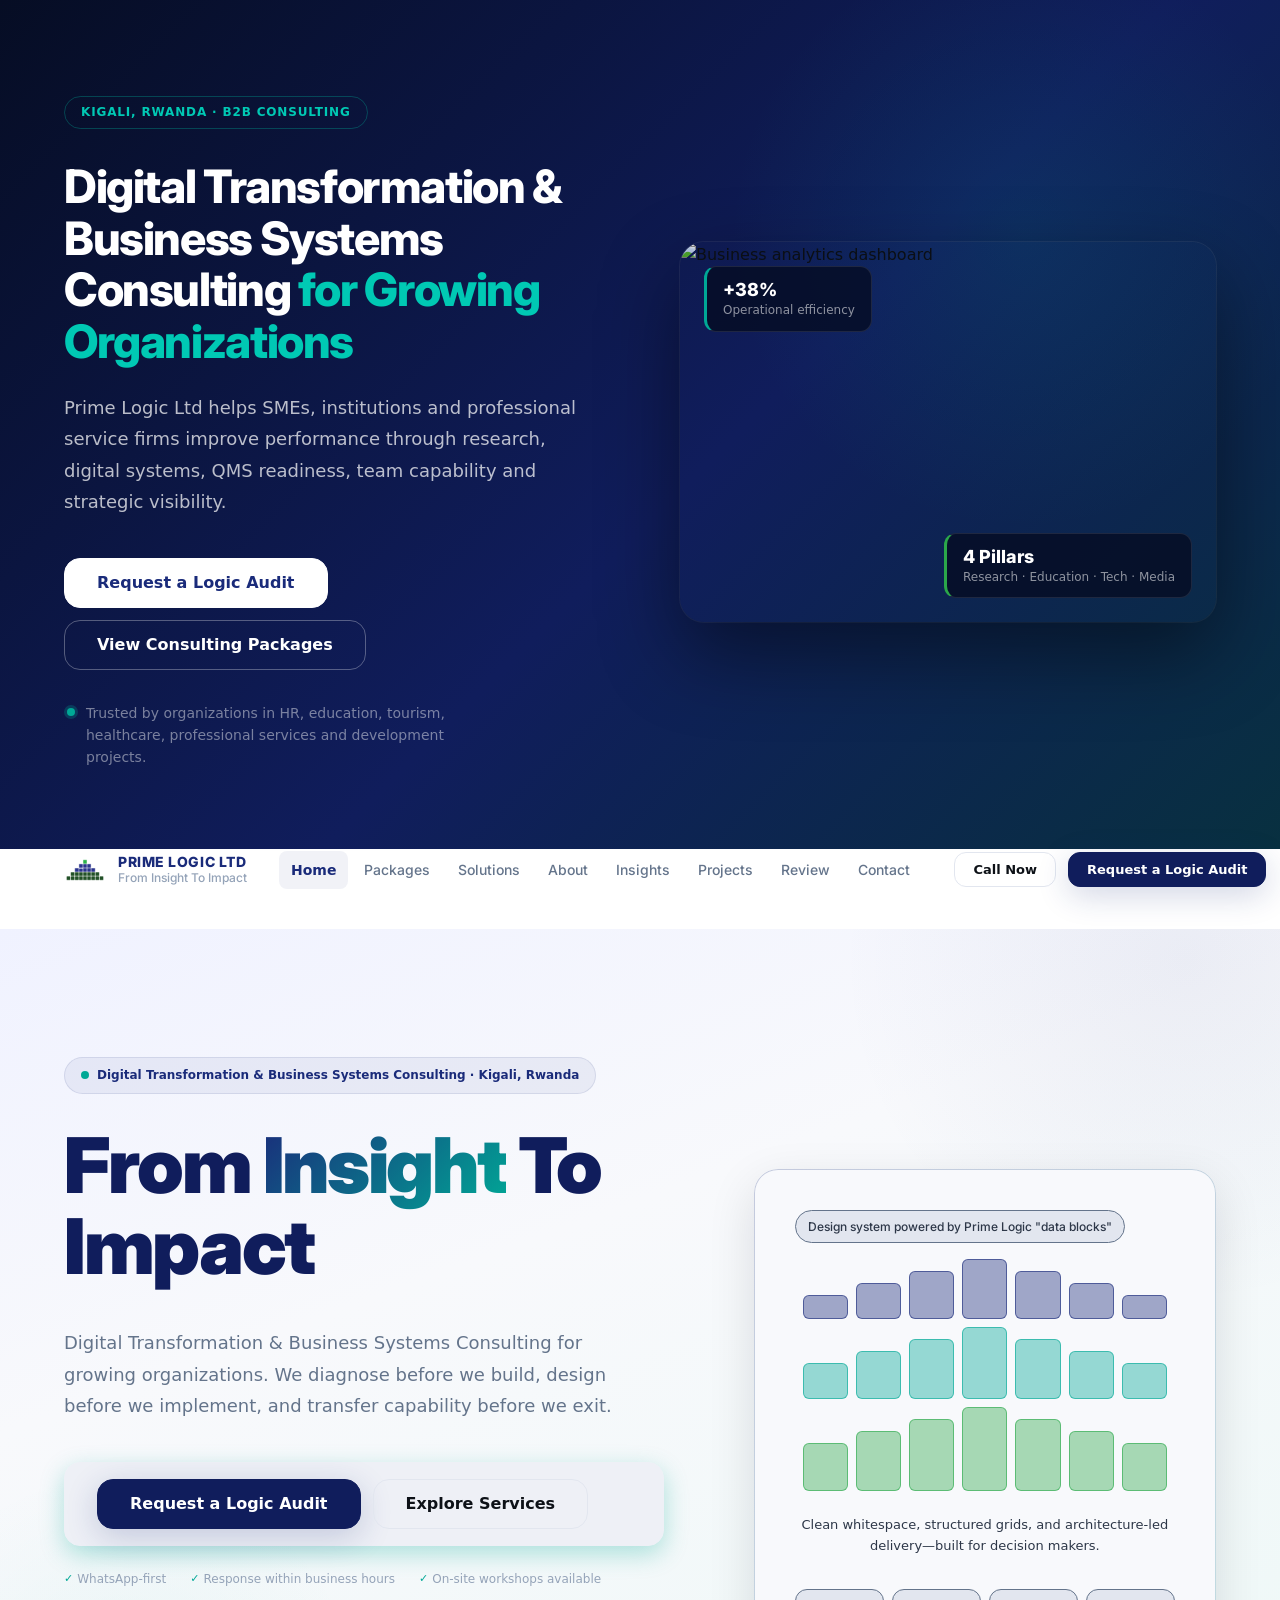
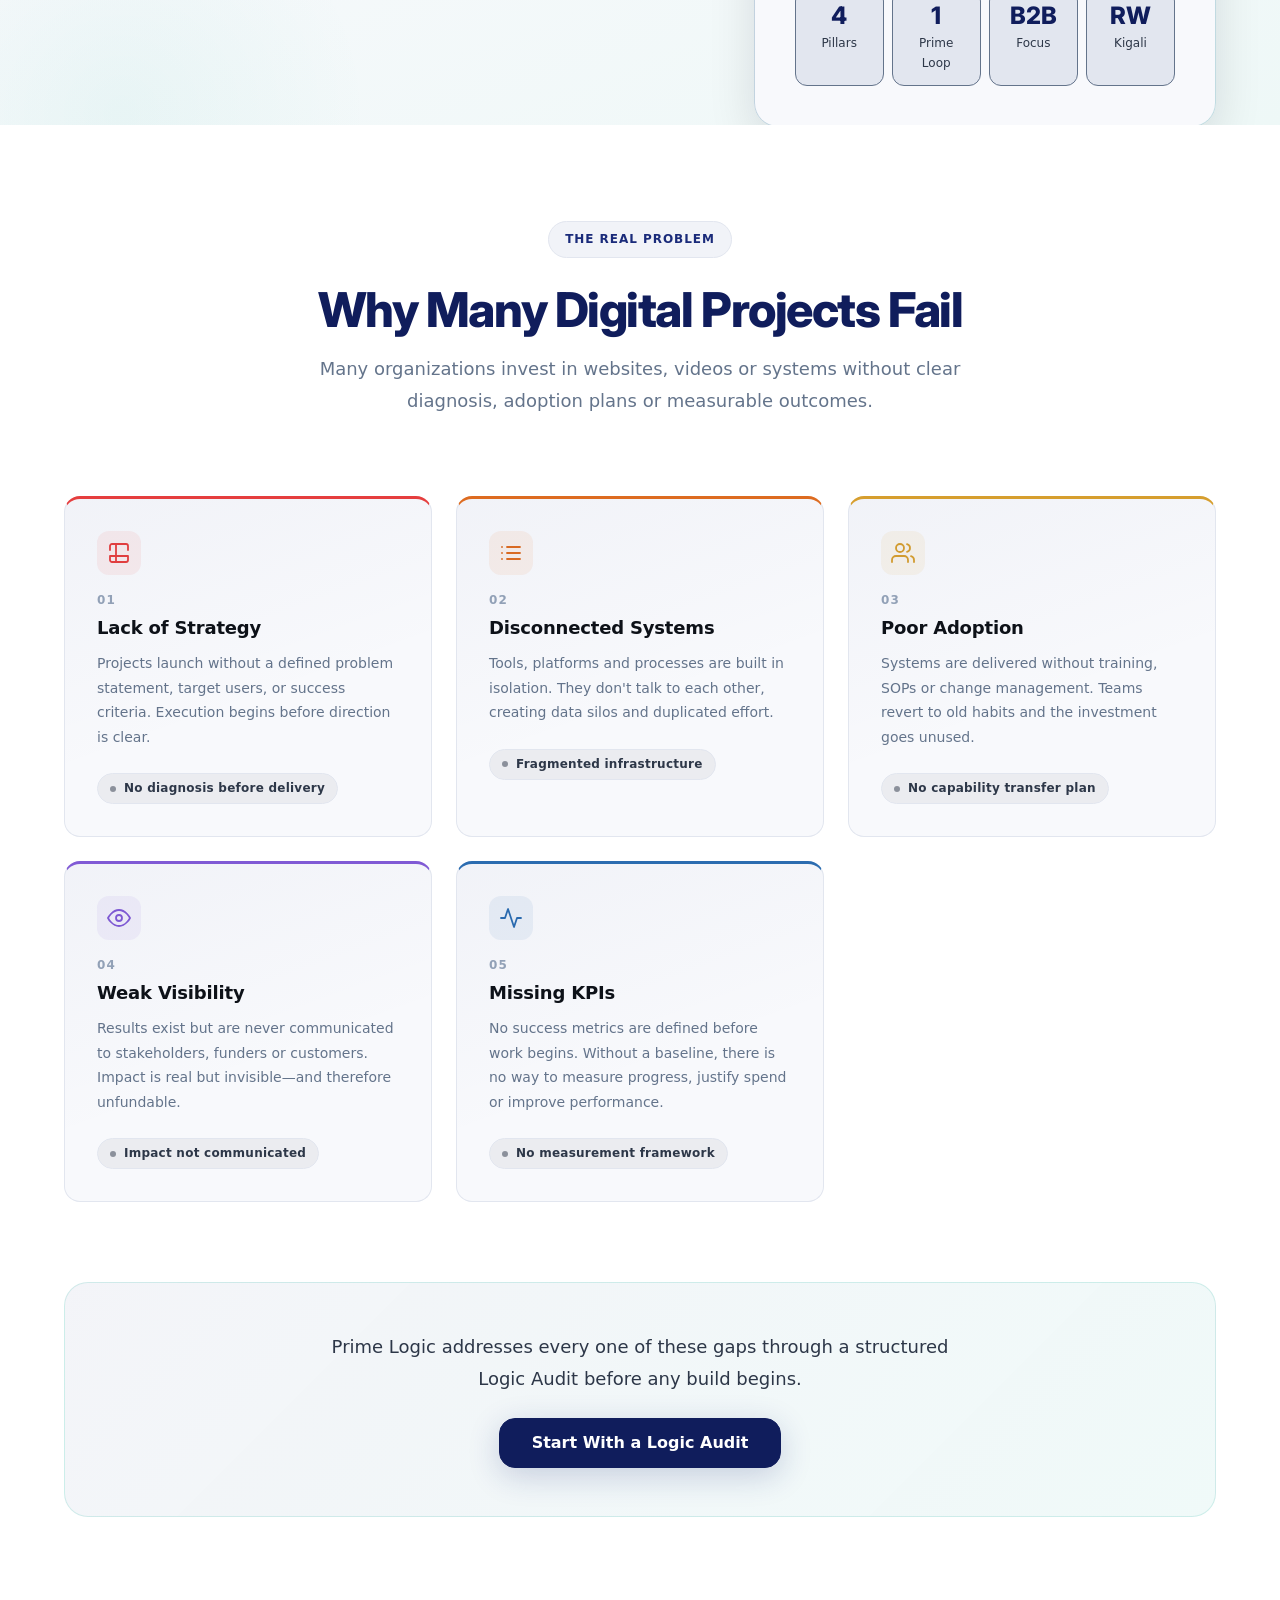
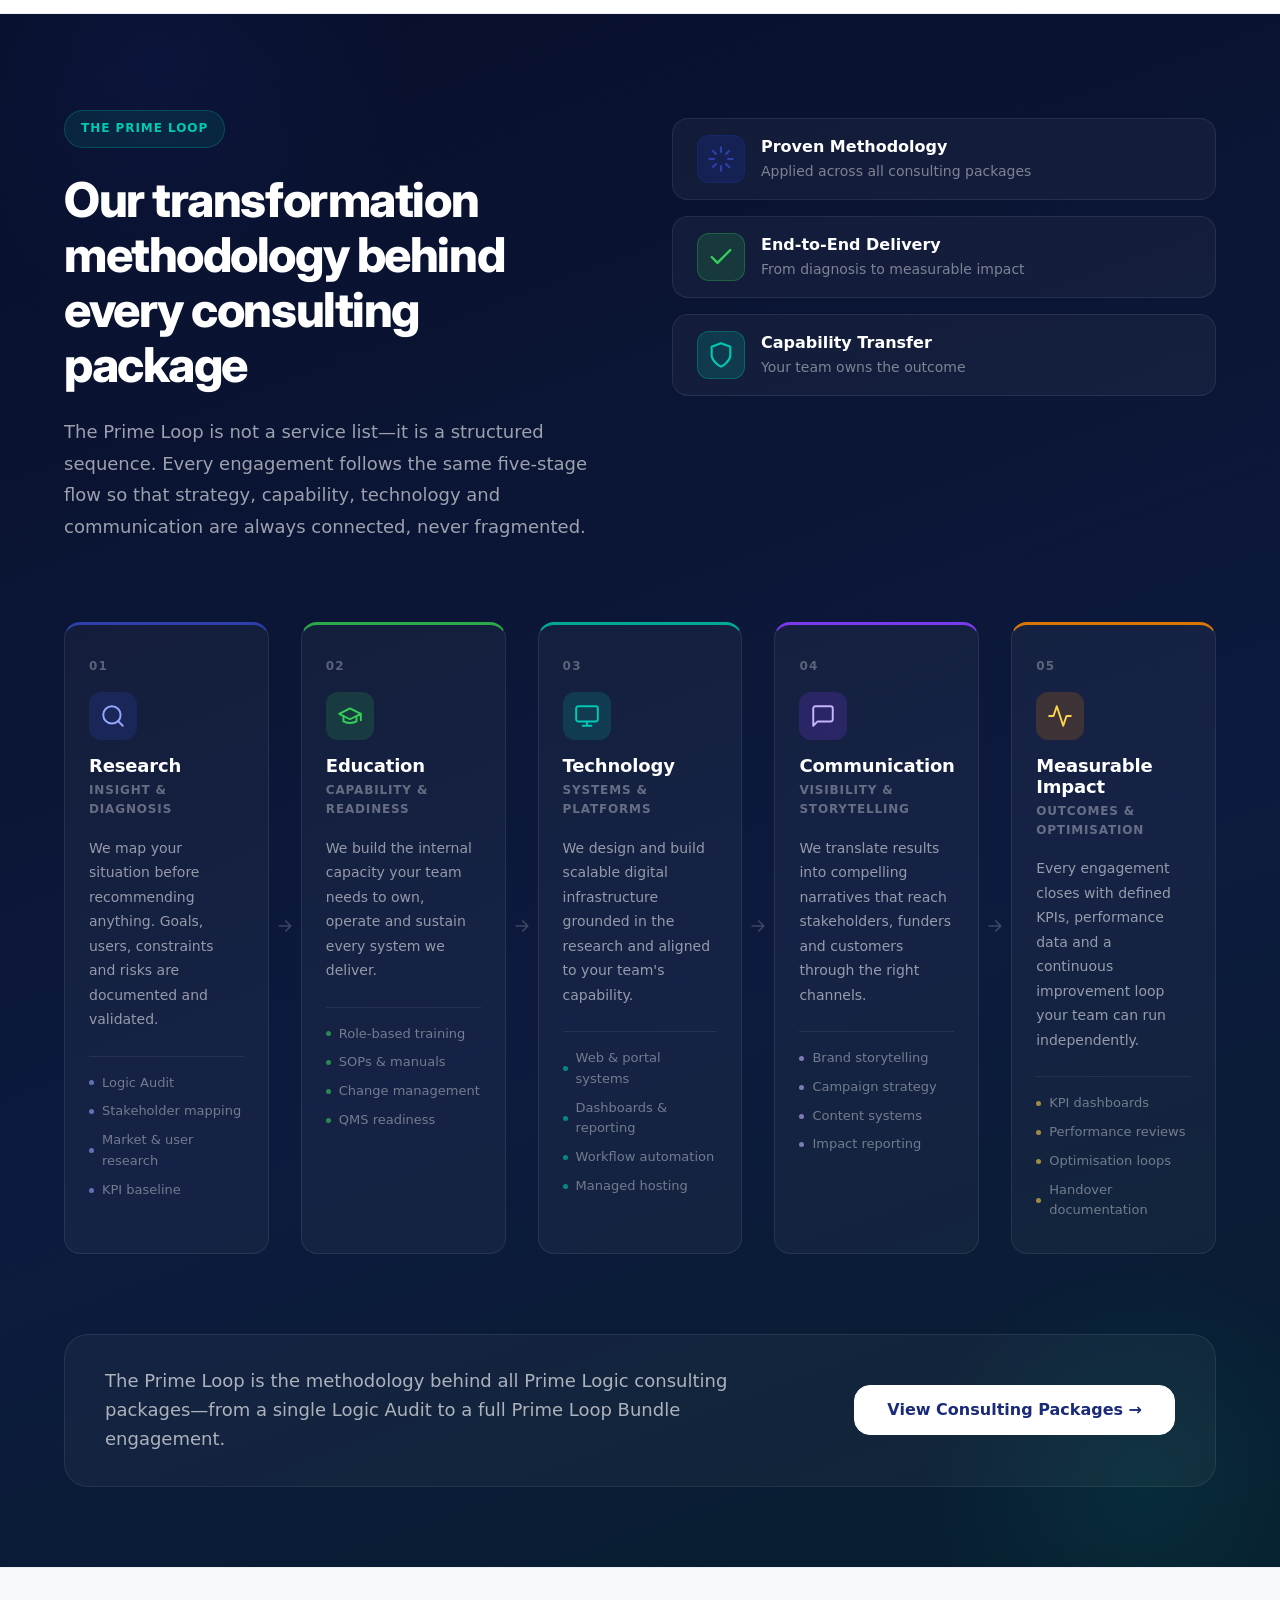
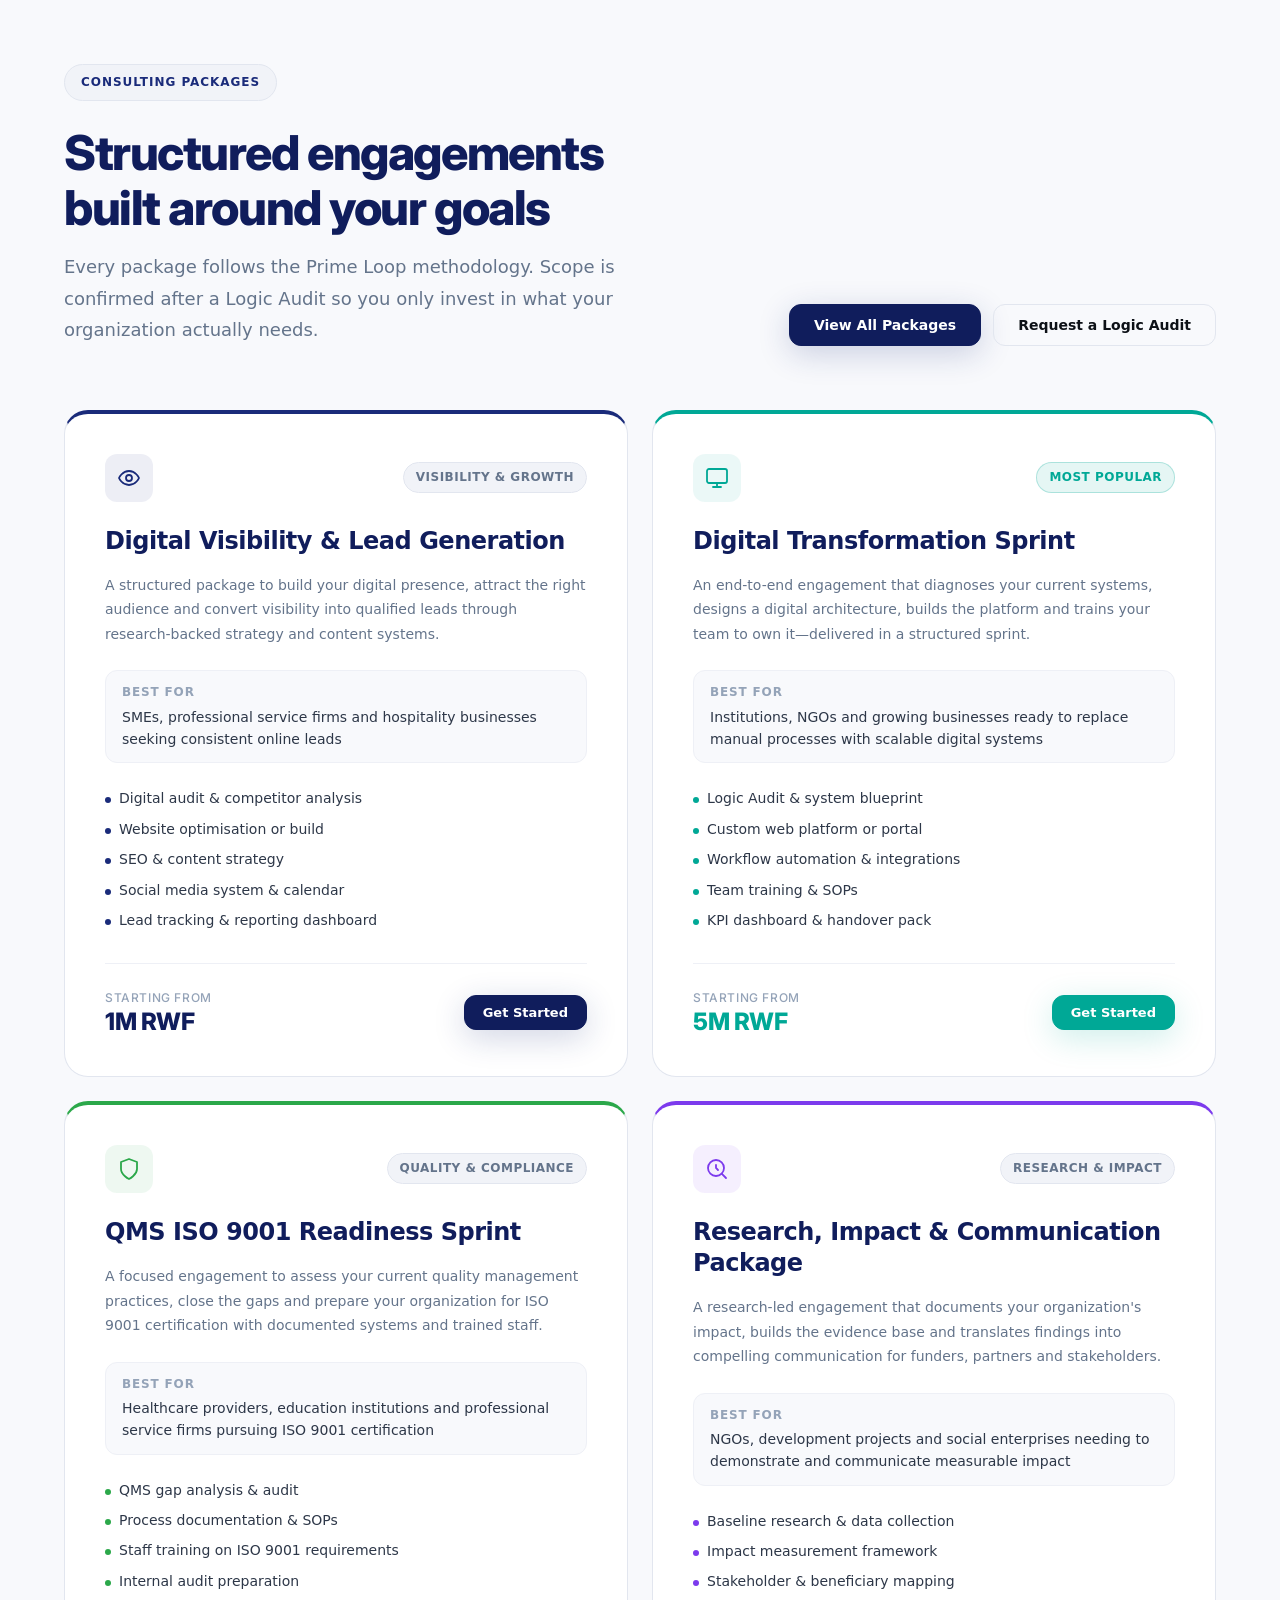
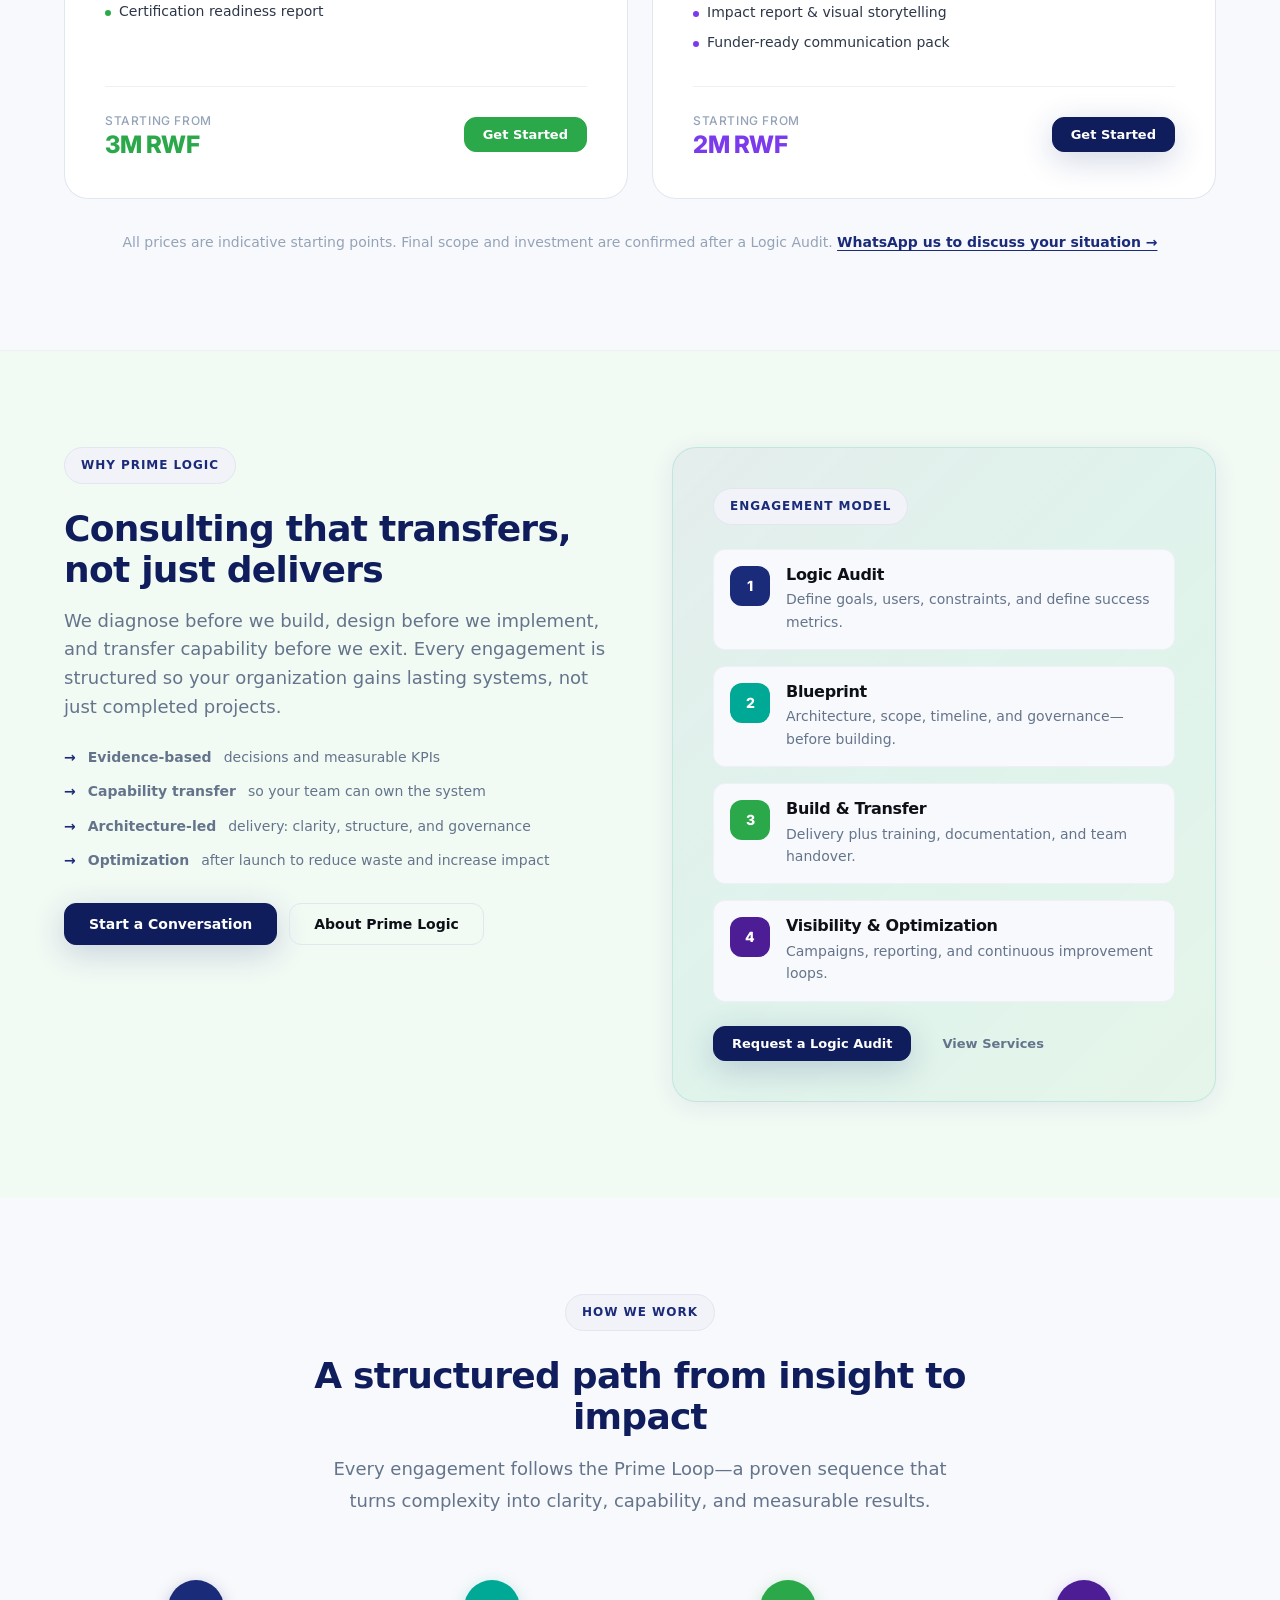
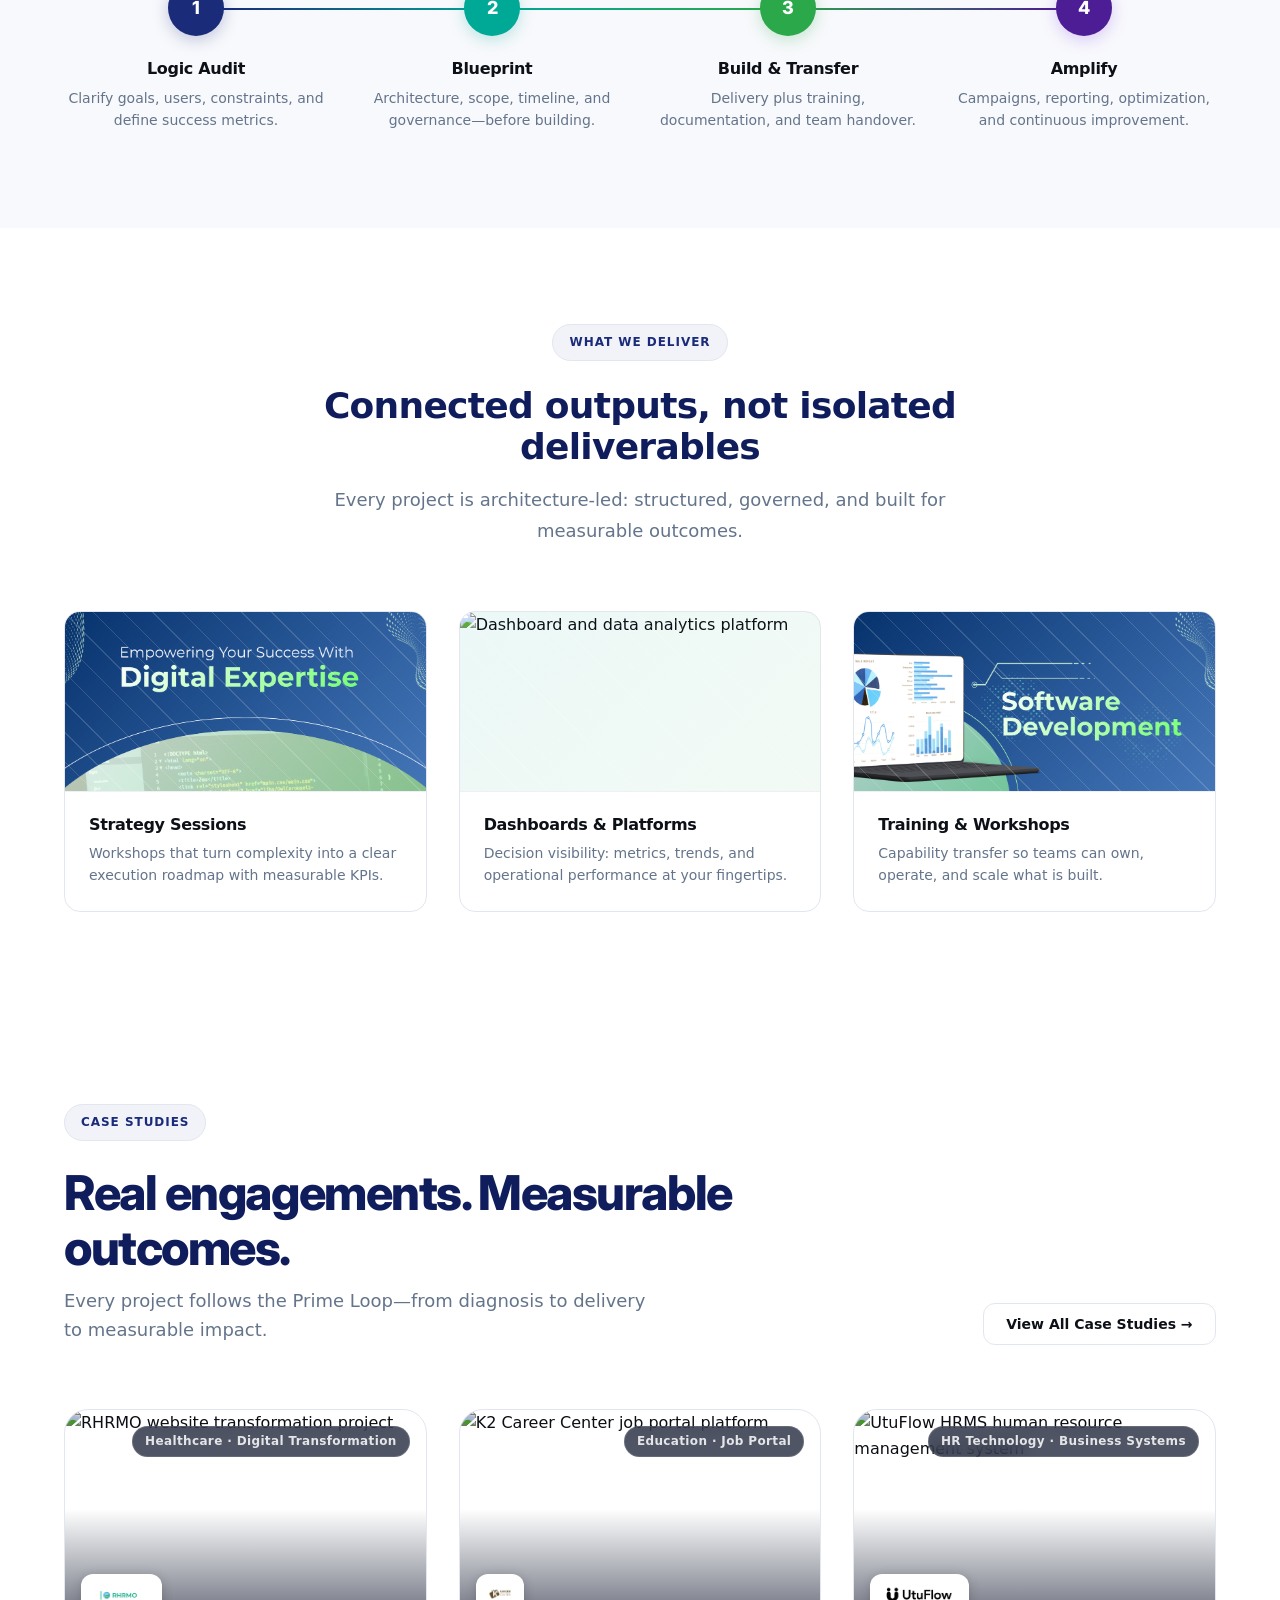
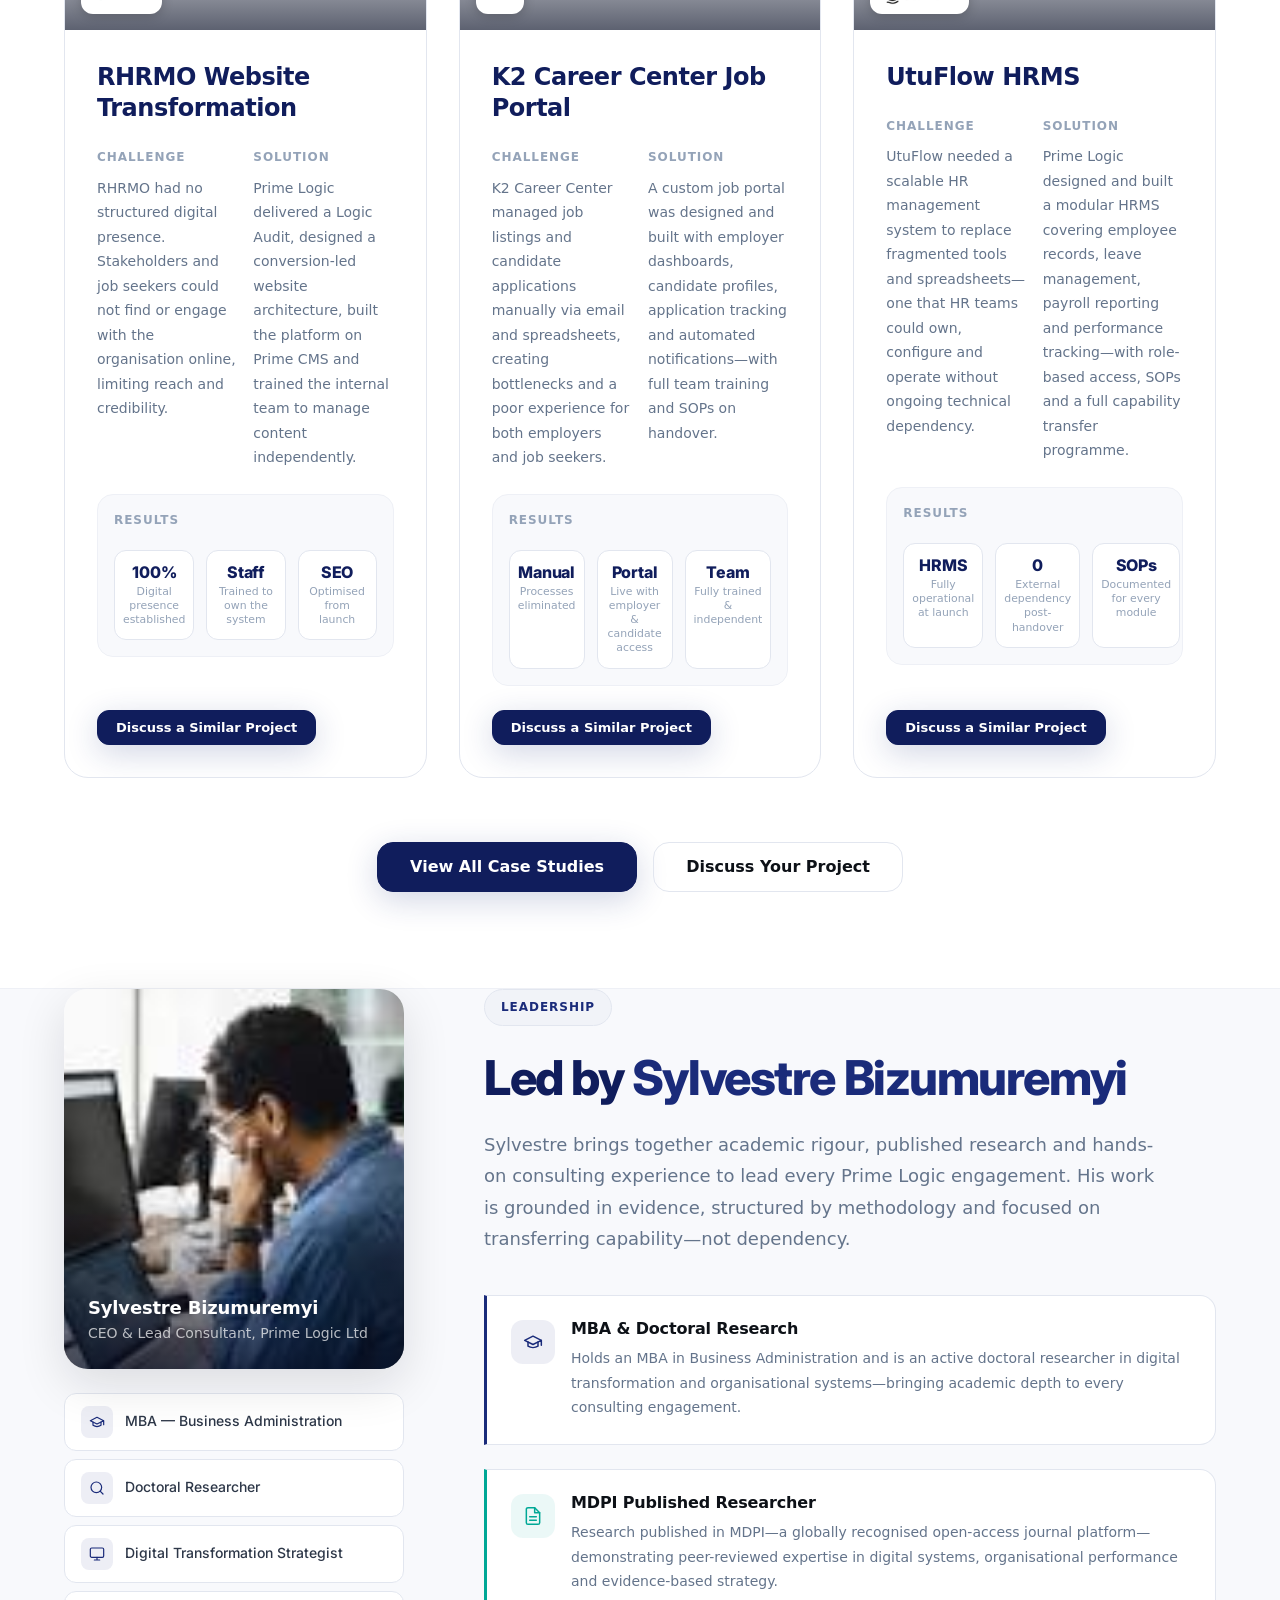
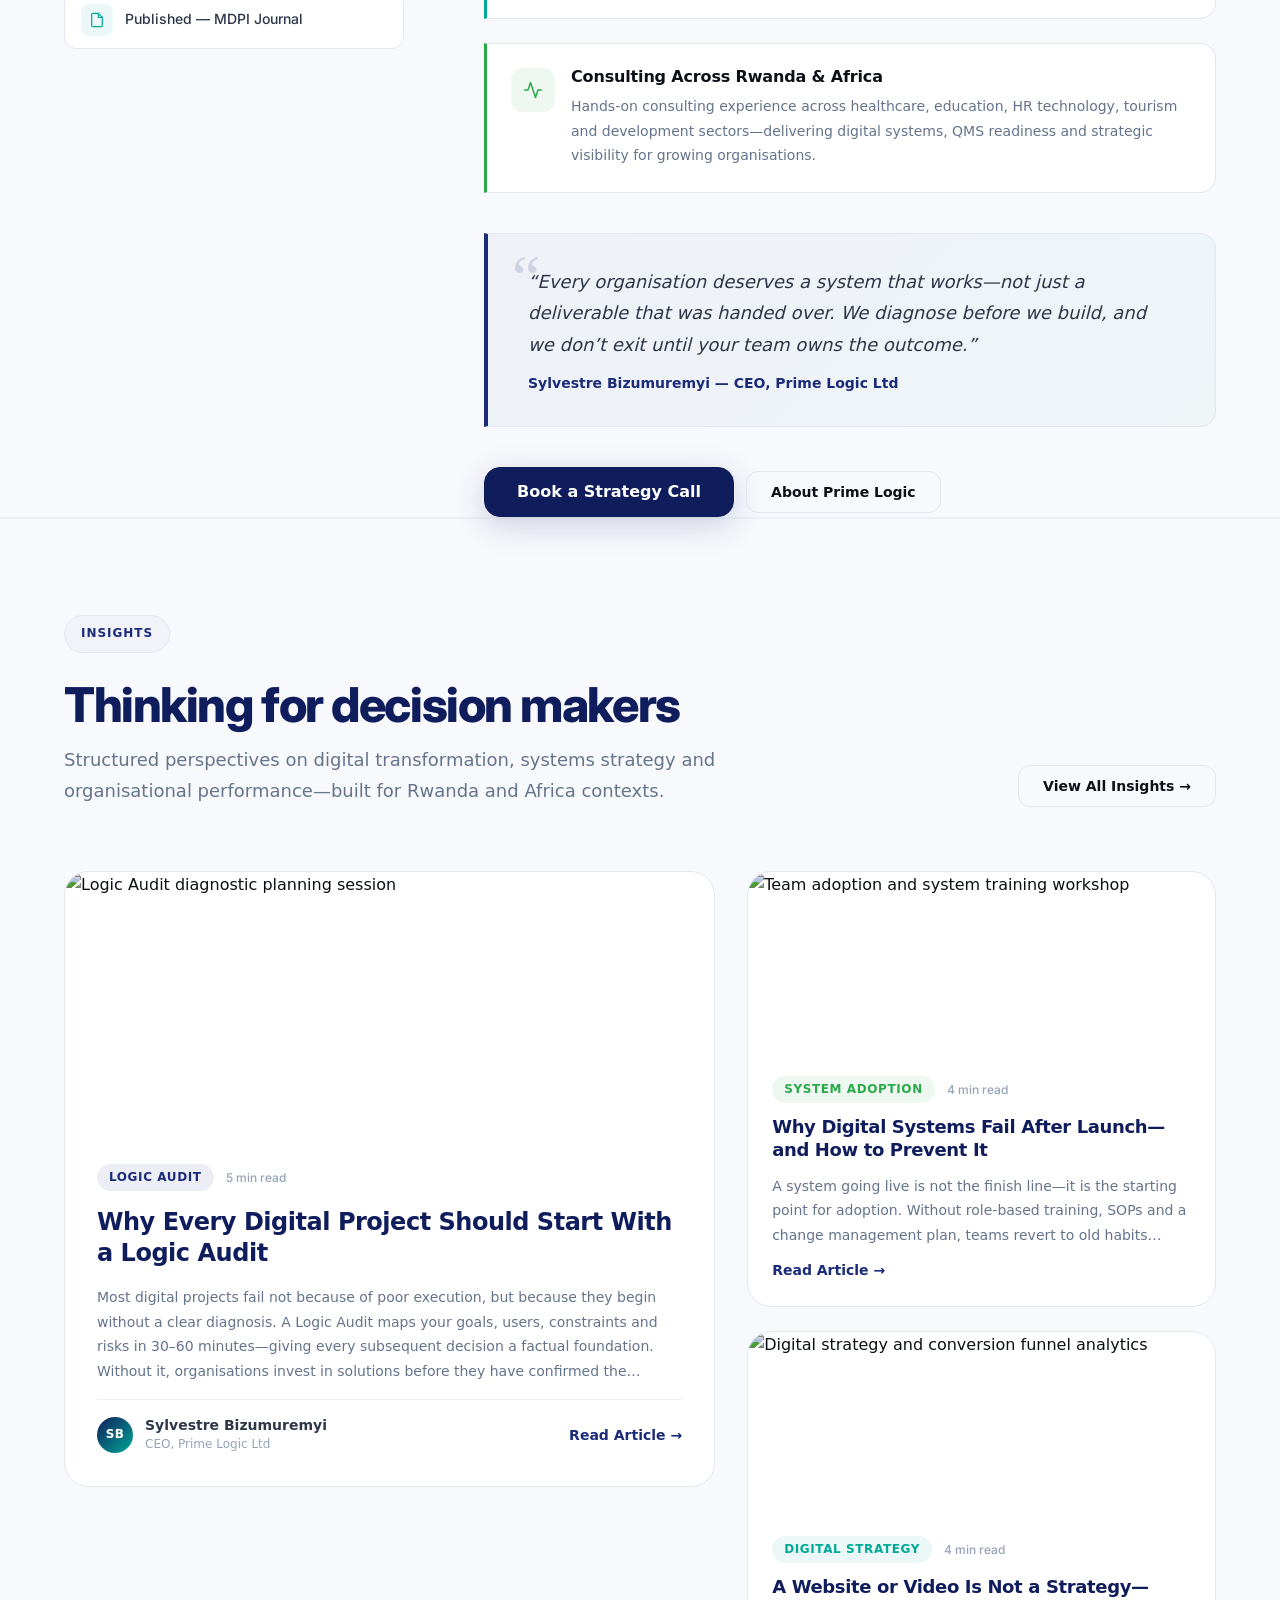
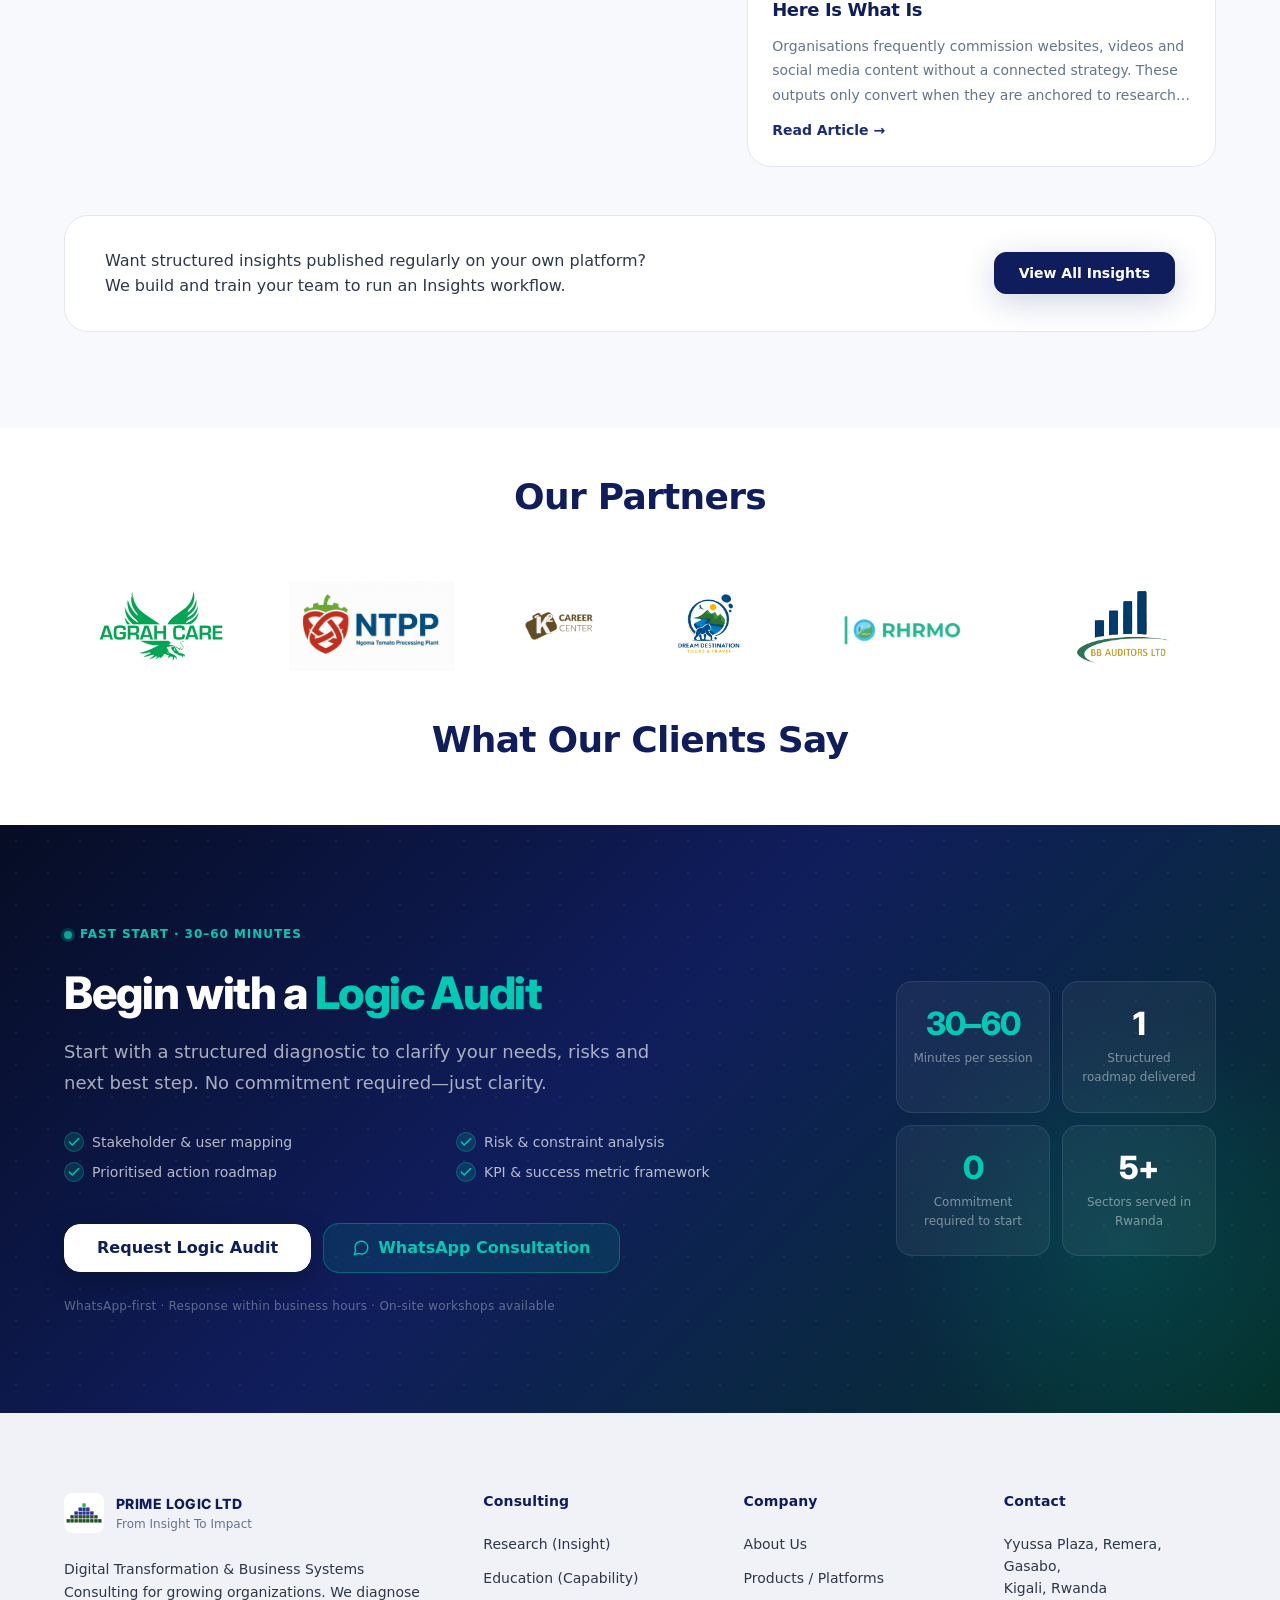
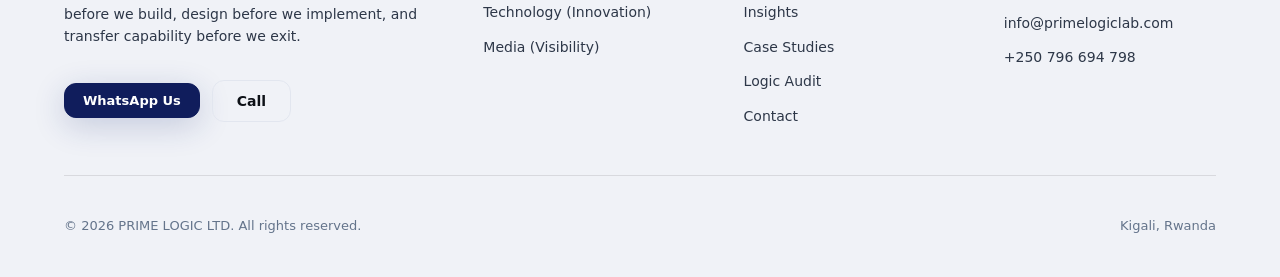
==== commit 8176343a: "improved the whoole website as asked by customer" ====
--- a/index.html
+++ b/index.html
@@ -3,10 +3,163 @@
 <head>
   <meta charset="utf-8">
   <meta name="viewport" content="width=device-width, initial-scale=1">
-  <title>PRIME LOGIC LTD — From Insight To Impact</title>
-  <meta name="description" content="Prime Logic LTD: Digital Transformation &amp; Business Systems Consulting for Growing Organizations. We diagnose before we build, design before we implement, and transfer capability before we exit.">
+  
+  <!-- Primary Meta Tags -->
+  <title>Prime Logic LTD — Digital Transformation & Business Systems Consulting | Kigali, Rwanda</title>
+  <meta name="title" content="Prime Logic LTD — Digital Transformation & Business Systems Consulting | Kigali, Rwanda">
+  <meta name="description" content="Prime Logic LTD: Digital Transformation & Business Systems Consulting for Growing Organizations in Rwanda. We diagnose before we build, design before we implement, and transfer capability before we exit. Expert consulting in Research, Education, Technology & Media.">
+  <meta name="keywords" content="digital transformation Rwanda, business systems consulting Kigali, Prime Logic, consulting services Rwanda, QMS ISO 9001 Rwanda, digital strategy Africa, business consulting Kigali, technology consulting Rwanda, Logic Audit">
+  <meta name="author" content="Prime Logic LTD">
+  <meta name="robots" content="index, follow">
+  <link rel="canonical" href="https://primelogiclab.com/">
+  
+  <!-- Open Graph / Facebook -->
+  <meta property="og:type" content="website">
+  <meta property="og:url" content="https://primelogiclab.com/">
+  <meta property="og:title" content="Prime Logic LTD — Digital Transformation & Business Systems Consulting">
+  <meta property="og:description" content="Expert consulting in digital transformation, business systems, and QMS readiness for growing organizations in Rwanda and Africa.">
+  <meta property="og:image" content="https://primelogiclab.com/assets/img/prime-logic-logo.png">
+  <meta property="og:site_name" content="Prime Logic LTD">
+  <meta property="og:locale" content="en_US">
+  
+  <!-- Twitter -->
+  <meta name="twitter:card" content="summary_large_image">
+  <meta name="twitter:url" content="https://primelogiclab.com/">
+  <meta name="twitter:title" content="Prime Logic LTD — Digital Transformation & Business Systems Consulting">
+  <meta name="twitter:description" content="Expert consulting in digital transformation, business systems, and QMS readiness for growing organizations in Rwanda and Africa.">
+  <meta name="twitter:image" content="https://primelogiclab.com/assets/img/prime-logic-logo.png">
+  
+  <!-- Geo Tags -->
+  <meta name="geo.region" content="RW-01">
+  <meta name="geo.placename" content="Kigali">
+  <meta name="geo.position" content="-1.9536;30.0606">
+  <meta name="ICBM" content="-1.9536, 30.0606">
+  
   <link rel="icon" href="assets/img/prime-logic-logo.png">
   <link rel="stylesheet" href="assets/css/styles.css">
+  
+  <!-- JSON-LD Schema Markup -->
+  <script type="application/ld+json">
+  {
+    "@context": "https://schema.org",
+    "@type": "Organization",
+    "name": "Prime Logic LTD",
+    "alternateName": "Prime Logic",
+    "url": "https://primelogiclab.com",
+    "logo": "https://primelogiclab.com/assets/img/prime-logic-logo.png",
+    "description": "Digital Transformation & Business Systems Consulting for Growing Organizations in Rwanda",
+    "address": {
+      "@type": "PostalAddress",
+      "streetAddress": "Yyussa Plaza, Remera, Gasabo",
+      "addressLocality": "Kigali",
+      "addressRegion": "Kigali",
+      "postalCode": "",
+      "addressCountry": "RW"
+    },
+    "geo": {
+      "@type": "GeoCoordinates",
+      "latitude": "-1.9536",
+      "longitude": "30.0606"
+    },
+    "contactPoint": {
+      "@type": "ContactPoint",
+      "telephone": "+250796694798",
+      "contactType": "customer service",
+      "email": "info@primelogiclab.com",
+      "availableLanguage": ["en", "fr"]
+    },
+    "sameAs": [
+      "https://wa.me/250796694798"
+    ],
+    "founder": {
+      "@type": "Person",
+      "name": "Sylvestre Bizumuremyi",
+      "jobTitle": "CEO & Lead Consultant",
+      "description": "MBA, Doctoral Researcher in Digital Transformation"
+    }
+  }
+  </script>
+  <script type="application/ld+json">
+  {
+    "@context": "https://schema.org",
+    "@type": "LocalBusiness",
+    "@id": "https://primelogiclab.com",
+    "name": "Prime Logic LTD",
+    "image": "https://primelogiclab.com/assets/img/prime-logic-logo.png",
+    "priceRange": "$$",
+    "address": {
+      "@type": "PostalAddress",
+      "streetAddress": "Yyussa Plaza, Remera, Gasabo",
+      "addressLocality": "Kigali",
+      "addressCountry": "RW"
+    },
+    "geo": {
+      "@type": "GeoCoordinates",
+      "latitude": "-1.9536",
+      "longitude": "30.0606"
+    },
+    "telephone": "+250796694798",
+    "email": "info@primelogiclab.com",
+    "openingHours": "Mo-Fr 08:00-17:00",
+    "areaServed": {
+      "@type": "Country",
+      "name": "Rwanda"
+    }
+  }
+  </script>
+  <script type="application/ld+json">
+  {
+    "@context": "https://schema.org",
+    "@type": "Service",
+    "serviceType": "Digital Transformation Consulting",
+    "provider": {
+      "@type": "Organization",
+      "name": "Prime Logic LTD"
+    },
+    "areaServed": {
+      "@type": "Country",
+      "name": "Rwanda"
+    },
+    "hasOfferCatalog": {
+      "@type": "OfferCatalog",
+      "name": "Consulting Services",
+      "itemListElement": [
+        {
+          "@type": "Offer",
+          "itemOffered": {
+            "@type": "Service",
+            "name": "Digital Visibility & Lead Generation",
+            "description": "Build digital presence, attract audience and convert visibility into qualified leads"
+          }
+        },
+        {
+          "@type": "Offer",
+          "itemOffered": {
+            "@type": "Service",
+            "name": "Digital Transformation Sprint",
+            "description": "End-to-end engagement that diagnoses systems, designs architecture, builds platform and trains team"
+          }
+        },
+        {
+          "@type": "Offer",
+          "itemOffered": {
+            "@type": "Service",
+            "name": "QMS ISO 9001 Readiness Sprint",
+            "description": "Assess quality management practices, close gaps and prepare for ISO 9001 certification"
+          }
+        },
+        {
+          "@type": "Offer",
+          "itemOffered": {
+            "@type": "Service",
+            "name": "Research, Impact & Communication Package",
+            "description": "Document impact, build evidence base and translate findings into compelling communication"
+          }
+        }
+      ]
+    }
+  }
+  </script>
 </head>
 <body class="page-home">
 
@@ -78,12 +231,12 @@
 
         <nav class="nav-menu" aria-label="Primary navigation">
           <a href="index.html" data-nav>Home</a>
-          <a href="services.html" data-nav>Consulting Packages</a>
-          <a href="products.html" data-nav>Products / Platforms</a>
+          <a href="services.html" data-nav>Packages</a>
+          <a href="products.html" data-nav>Solutions</a>
           <a href="about.html" data-nav>About</a>
           <a href="insights.html" data-nav>Insights</a>
-          <a href="case-studies.html" data-nav>Case Studies</a>
-          <a href="logic-audit.html" data-nav class="nav-audit">Logic Audit</a>
+          <a href="case-studies.html" data-nav>Projects</a>
+          <a href="logic-audit.html" data-nav>Review</a>
           <a href="contact.html" data-nav>Contact</a>
         </nav>
 
--- a/assets/css/styles.css
+++ b/assets/css/styles.css
@@ -5,6 +5,31 @@
 
 /* ─── GOOGLE FONTS ─────────────────────────────────────────── */
 @import url('https://fonts.googleapis.com/css2?family=Inter:wght@400;500;600;700;800;900&display=swap');
+
+/* Preload critical font weights */
+@font-face {
+  font-family: 'Inter';
+  font-style: normal;
+  font-weight: 400;
+  font-display: swap;
+  src: local('Inter');
+}
+
+@font-face {
+  font-family: 'Inter';
+  font-style: normal;
+  font-weight: 600;
+  font-display: swap;
+  src: local('Inter');
+}
+
+@font-face {
+  font-family: 'Inter';
+  font-style: normal;
+  font-weight: 700;
+  font-display: swap;
+  src: local('Inter');
+}
 
 /* ─── DESIGN TOKENS ────────────────────────────────────────── */
 :root {
@@ -134,6 +159,7 @@
 img {
   max-width: 100%;
   display: block;
+  height: auto;
 }
 
 ul, ol {
@@ -4736,3 +4762,1135 @@
     padding: 1em 0;
   }
 }
+
+/* ─── ENHANCED FORMS ───────────────────────────────────────── */
+
+/* Labeled field wrapper */
+.form-field-wrap {
+  display: flex;
+  flex-direction: column;
+  gap: var(--sp-2);
+}
+
+.form-label {
+  font-size: var(--fs-small);
+  font-weight: var(--fw-semibold);
+  color: var(--ink-secondary);
+  display: flex;
+  align-items: center;
+  gap: var(--sp-2);
+}
+
+.form-label .required {
+  color: #e53e3e;
+  font-size: var(--fs-caption);
+}
+
+/* Error state */
+.form-field.field--error {
+  border-color: #e53e3e;
+  box-shadow: 0 0 0 3px rgba(229,62,62,.1);
+}
+
+.form-field.field--error:focus {
+  border-color: #e53e3e;
+  box-shadow: 0 0 0 3px rgba(229,62,62,.15);
+}
+
+.field-error {
+  font-size: var(--fs-caption);
+  color: #e53e3e;
+  font-weight: var(--fw-medium);
+  display: flex;
+  align-items: center;
+  gap: var(--sp-1);
+  min-height: 1.2em;
+}
+
+.field-error:empty { display: none; }
+
+/* Valid state */
+.form-field.field--valid {
+  border-color: var(--insight-green);
+}
+
+/* Character counter */
+.field-counter {
+  font-size: var(--fs-caption);
+  color: var(--subtle);
+  text-align: right;
+  margin-top: calc(-1 * var(--sp-2));
+}
+
+.field-counter.field-counter--warn { color: #dd6b20; }
+.field-counter.field-counter--over { color: #e53e3e; }
+
+/* 2-column form row */
+.form-row {
+  display: grid;
+  grid-template-columns: 1fr 1fr;
+  gap: var(--sp-4);
+}
+
+@media (max-width: 600px) {
+  .form-row { grid-template-columns: 1fr; }
+}
+
+/* Form success banner */
+.form-success {
+  display: none;
+  align-items: flex-start;
+  gap: var(--sp-4);
+  padding: var(--sp-5) var(--sp-6);
+  background: rgba(43,168,74,.07);
+  border: 1px solid rgba(43,168,74,.25);
+  border-radius: var(--radius-lg);
+  margin-bottom: var(--sp-5);
+}
+
+.form-success.visible { display: flex; }
+
+.form-success__icon {
+  width: 40px;
+  height: 40px;
+  min-width: 40px;
+  border-radius: 50%;
+  background: rgba(43,168,74,.12);
+  color: var(--insight-green);
+  display: flex;
+  align-items: center;
+  justify-content: center;
+  flex-shrink: 0;
+}
+
+.form-success__title {
+  font-size: var(--fs-body);
+  font-weight: var(--fw-semibold);
+  color: var(--ink);
+  margin-bottom: var(--sp-1);
+}
+
+.form-success__text {
+  font-size: var(--fs-small);
+  color: var(--muted);
+  line-height: var(--lh-normal);
+}
+
+/* Submit button loading state */
+.btn[data-loading] {
+  opacity: .7;
+  pointer-events: none;
+  cursor: not-allowed;
+}
+
+/* Honeypot — visually hidden, not sr-only (different technique) */
+.form-pot {
+  position: absolute;
+  left: -9999px;
+  width: 1px;
+  height: 1px;
+  overflow: hidden;
+  opacity: 0;
+  pointer-events: none;
+  tab-index: -1;
+}
+
+/* ─── FORM TAB SWITCHER ─────────────────────────────────────── */
+.form-tabs {
+  display: flex;
+  gap: 0;
+  border: 1px solid var(--line);
+  border-radius: var(--radius-lg);
+  background: var(--bg-alt);
+  padding: var(--sp-1);
+  margin-bottom: var(--sp-7);
+  overflow-x: auto;
+  scrollbar-width: none;
+}
+
+.form-tabs::-webkit-scrollbar { display: none; }
+
+.form-tab {
+  flex: 1;
+  min-width: max-content;
+  padding: var(--sp-3) var(--sp-4);
+  border: none;
+  background: transparent;
+  border-radius: var(--radius);
+  font-family: inherit;
+  font-size: var(--fs-small);
+  font-weight: var(--fw-medium);
+  color: var(--muted);
+  cursor: pointer;
+  transition: all var(--duration-fast) var(--ease);
+  white-space: nowrap;
+  text-align: center;
+}
+
+.form-tab:hover {
+  color: var(--ink);
+  background: rgba(255,255,255,.6);
+}
+
+.form-tab.active {
+  background: var(--bg);
+  color: var(--prime-blue);
+  font-weight: var(--fw-semibold);
+  box-shadow: var(--shadow-xs);
+}
+
+.form-panel { display: none; }
+.form-panel.active { display: block; }
+
+/* ─── NEWSLETTER FORM INLINE VARIANT ───────────────────────── */
+.newsletter-inline {
+  display: flex;
+  gap: var(--sp-3);
+  align-items: flex-start;
+}
+
+.newsletter-inline .form-field {
+  flex: 1;
+}
+
+@media (max-width: 560px) {
+  .newsletter-inline {
+    flex-direction: column;
+  }
+  .newsletter-inline .btn {
+    width: 100%;
+    justify-content: center;
+  }
+}
+
+/* ─── MODERN SAAS PRODUCT CARDS ────────────────────────────── */
+
+/* Product card header with image and status badge */
+.product-card-header {
+  position: relative;
+  overflow: hidden;
+}
+
+.product-card-img {
+  width: 100%;
+  height: 200px;
+  object-fit: cover;
+  border-bottom: 1px solid var(--line-light);
+  transition: transform 0.5s var(--ease);
+}
+
+.product-card:hover .product-card-img {
+  transform: scale(1.05);
+}
+
+/* Status badges - positioned on image */
+.product-status {
+  position: absolute;
+  top: var(--sp-4);
+  right: var(--sp-4);
+  padding: 6px var(--sp-3);
+  border-radius: var(--radius-full);
+  font-size: var(--fs-caption);
+  font-weight: var(--fw-bold);
+  letter-spacing: 0.05em;
+  text-transform: uppercase;
+  backdrop-filter: blur(8px);
+  -webkit-backdrop-filter: blur(8px);
+  box-shadow: 0 2px 8px rgba(0,0,0,.15);
+  z-index: 2;
+}
+
+.product-status--available {
+  background: rgba(43,168,74,.9);
+  color: #fff;
+  border: 1px solid rgba(255,255,255,.2);
+}
+
+.product-status--prototype {
+  background: rgba(217,119,6,.9);
+  color: #fff;
+  border: 1px solid rgba(255,255,255,.2);
+}
+
+.product-status--custom {
+  background: rgba(26,43,122,.9);
+  color: #fff;
+  border: 1px solid rgba(255,255,255,.2);
+}
+
+.product-status--partnership {
+  background: rgba(124,58,237,.9);
+  color: #fff;
+  border: 1px solid rgba(255,255,255,.2);
+}
+
+/* Business Value section */
+.product-value {
+  padding: var(--sp-4);
+  background: linear-gradient(135deg, rgba(26,43,122,.04) 0%, rgba(0,168,150,.04) 100%);
+  border: 1px solid var(--line-light);
+  border-left: 3px solid var(--prime-blue);
+  border-radius: var(--radius);
+  margin-bottom: var(--sp-4);
+}
+
+.product-value-title {
+  font-size: var(--fs-small);
+  font-weight: var(--fw-bold);
+  color: var(--prime-blue);
+  text-transform: uppercase;
+  letter-spacing: 0.05em;
+  margin-bottom: var(--sp-2);
+}
+
+.product-value-text {
+  font-size: var(--fs-small);
+  color: var(--ink-secondary);
+  line-height: var(--lh-relaxed);
+}
+
+/* Best For section */
+.product-bestfor {
+  padding: var(--sp-4);
+  background: var(--bg-warm);
+  border: 1px solid var(--line-light);
+  border-radius: var(--radius);
+  margin-bottom: var(--sp-4);
+}
+
+.product-bestfor-title {
+  font-size: var(--fs-small);
+  font-weight: var(--fw-bold);
+  color: var(--tech-teal);
+  text-transform: uppercase;
+  letter-spacing: 0.05em;
+  margin-bottom: var(--sp-2);
+}
+
+.product-bestfor-text {
+  font-size: var(--fs-small);
+  color: var(--ink-secondary);
+  line-height: var(--lh-relaxed);
+}
+
+/* Enhanced product card body spacing */
+.product-card-body {
+  padding: var(--sp-6);
+  display: flex;
+  flex-direction: column;
+  gap: 0;
+}
+
+.product-card-badge {
+  margin-bottom: var(--sp-3);
+}
+
+.product-card-title {
+  margin-bottom: var(--sp-3);
+}
+
+.product-card-text {
+  margin-bottom: var(--sp-5);
+}
+
+/* Product features list styling */
+.product-features {
+  padding: var(--sp-4);
+  background: rgba(0,0,0,.02);
+  border-radius: var(--radius);
+  margin-bottom: var(--sp-5);
+}
+
+/* CTA row at bottom */
+.product-card-body .cta-row {
+  margin-top: auto;
+  padding-top: var(--sp-4);
+  border-top: 1px solid var(--line-light);
+}
+
+/* Hover effects */
+.product-card {
+  transition: all var(--duration) var(--ease);
+}
+
+.product-card:hover {
+  box-shadow: 0 12px 40px rgba(0,0,0,.12);
+  transform: translateY(-6px);
+}
+
+/* Responsive adjustments */
+@media (max-width: 1024px) {
+  .product-value,
+  .product-bestfor {
+    padding: var(--sp-3);
+  }
+}
+
+@media (max-width: 640px) {
+  .product-card-body {
+    padding: var(--sp-5);
+  }
+  
+  .product-status {
+    font-size: 0.65rem;
+    padding: 4px var(--sp-2);
+  }
+}
+
+
+/* ─── BLOG / INSIGHTS PAGE ─────────────────────────────────── */
+
+/* Search & Filter Controls */
+.blog-controls {
+  display: flex;
+  flex-direction: column;
+  gap: var(--sp-5);
+  margin-bottom: var(--sp-8);
+  padding: var(--sp-6);
+  background: var(--bg);
+  border: 1px solid var(--line);
+  border-radius: var(--radius-xl);
+  box-shadow: var(--shadow-sm);
+}
+
+.blog-search {
+  position: relative;
+  width: 100%;
+}
+
+.blog-search-input {
+  width: 100%;
+  padding: var(--sp-4) var(--sp-5);
+  padding-left: var(--sp-11);
+  border: 1.5px solid var(--line);
+  border-radius: var(--radius-lg);
+  background: var(--bg-warm);
+  font-family: inherit;
+  font-size: var(--fs-body);
+  color: var(--ink);
+  transition: all var(--duration-fast) var(--ease);
+  background-image: url("data:image/svg+xml,%3Csvg xmlns='http://www.w3.org/2000/svg' width='20' height='20' viewBox='0 0 24 24' fill='none' stroke='%2394a3b8' stroke-width='2' stroke-linecap='round' stroke-linejoin='round'%3E%3Ccircle cx='11' cy='11' r='8'%3E%3C/circle%3E%3Cpath d='m21 21-4.35-4.35'%3E%3C/path%3E%3C/svg%3E");
+  background-repeat: no-repeat;
+  background-position: var(--sp-4) center;
+}
+
+.blog-search-input:focus {
+  outline: none;
+  border-color: var(--prime-blue);
+  background-color: var(--bg);
+  box-shadow: 0 0 0 3px rgba(26,43,122,.1);
+}
+
+.blog-search-input::placeholder {
+  color: var(--subtle);
+}
+
+.blog-filters {
+  display: flex;
+  align-items: center;
+  gap: var(--sp-2);
+  flex-wrap: wrap;
+}
+
+.blog-filter-btn {
+  padding: var(--sp-2) var(--sp-4);
+  border: 1.5px solid var(--line);
+  border-radius: var(--radius-full);
+  background: var(--bg);
+  font-family: inherit;
+  font-size: var(--fs-small);
+  font-weight: var(--fw-medium);
+  color: var(--muted);
+  cursor: pointer;
+  transition: all var(--duration-fast) var(--ease);
+  white-space: nowrap;
+}
+
+.blog-filter-btn:hover {
+  border-color: var(--prime-blue);
+  color: var(--prime-blue);
+  background: rgba(26,43,122,.04);
+}
+
+.blog-filter-btn.active {
+  background: var(--prime-blue);
+  border-color: var(--prime-blue);
+  color: #fff;
+  font-weight: var(--fw-semibold);
+}
+
+/* Blog Grid Layout */
+.blog-grid {
+  display: grid;
+  grid-template-columns: repeat(3, 1fr);
+  gap: var(--sp-6);
+  margin-bottom: var(--sp-8);
+}
+
+/* Blog Card Base */
+.blog-card {
+  background: var(--bg);
+  border: 1px solid var(--line);
+  border-radius: var(--radius-xl);
+  overflow: hidden;
+  display: flex;
+  flex-direction: column;
+  transition: box-shadow var(--duration) var(--ease), transform var(--duration) var(--ease);
+}
+
+.blog-card:hover {
+  box-shadow: var(--shadow-lg);
+  transform: translateY(-4px);
+}
+
+/* Featured Card - Spans 2 columns */
+.blog-card--featured {
+  grid-column: span 2;
+  grid-row: span 2;
+}
+
+/* Image Wrapper */
+.blog-card__img-link {
+  display: block;
+  overflow: hidden;
+}
+
+.blog-card__img-wrap {
+  height: 220px;
+  overflow: hidden;
+  position: relative;
+}
+
+.blog-card--featured .blog-card__img-wrap {
+  height: 360px;
+}
+
+.blog-card__img-wrap--sm {
+  height: 180px;
+}
+
+.blog-card__img {
+  width: 100%;
+  height: 100%;
+  object-fit: cover;
+  display: block;
+  transition: transform 0.5s var(--ease);
+  filter: brightness(.92) saturate(1.05);
+}
+
+.blog-card:hover .blog-card__img {
+  transform: scale(1.05);
+}
+
+/* Card Body */
+.blog-card__body {
+  padding: var(--sp-6);
+  display: flex;
+  flex-direction: column;
+  gap: var(--sp-4);
+  flex: 1;
+}
+
+.blog-card--featured .blog-card__body {
+  padding: var(--sp-7);
+}
+
+/* Meta Row */
+.blog-card__meta {
+  display: flex;
+  align-items: center;
+  gap: var(--sp-3);
+}
+
+.blog-card__cat {
+  display: inline-flex;
+  align-items: center;
+  padding: 5px var(--sp-3);
+  border-radius: var(--radius-full);
+  font-size: var(--fs-caption);
+  font-weight: var(--fw-bold);
+  letter-spacing: 0.05em;
+  text-transform: uppercase;
+}
+
+.blog-card__cat--blue {
+  background: rgba(26,43,122,.08);
+  color: var(--prime-blue);
+}
+
+.blog-card__cat--green {
+  background: rgba(43,168,74,.08);
+  color: var(--insight-green);
+}
+
+.blog-card__cat--teal {
+  background: rgba(0,168,150,.08);
+  color: var(--tech-teal);
+}
+
+.blog-card__read {
+  font-size: var(--fs-caption);
+  color: var(--subtle);
+  font-weight: var(--fw-medium);
+}
+
+/* Title */
+.blog-card__title {
+  font-size: var(--fs-h3);
+  font-weight: var(--fw-bold);
+  color: var(--prime-blue-dark);
+  letter-spacing: -0.02em;
+  line-height: var(--lh-snug);
+  margin: 0;
+}
+
+.blog-card--featured .blog-card__title {
+  font-size: var(--fs-h2);
+}
+
+.blog-card__title a {
+  color: inherit;
+  text-decoration: none;
+  transition: color var(--duration-fast) var(--ease);
+}
+
+.blog-card__title a:hover {
+  color: var(--prime-blue);
+}
+
+.blog-card__title--sm {
+  font-size: var(--fs-h4);
+}
+
+/* Excerpt */
+.blog-card__excerpt {
+  font-size: var(--fs-small);
+  color: var(--muted);
+  line-height: var(--lh-relaxed);
+  display: -webkit-box;
+  -webkit-line-clamp: 4;
+  -webkit-box-orient: vertical;
+  overflow: hidden;
+}
+
+.blog-card--featured .blog-card__excerpt {
+  font-size: var(--fs-body);
+  -webkit-line-clamp: 5;
+}
+
+.blog-card__excerpt--sm {
+  -webkit-line-clamp: 3;
+}
+
+/* Footer */
+.blog-card__footer {
+  display: flex;
+  align-items: center;
+  justify-content: space-between;
+  gap: var(--sp-4);
+  padding-top: var(--sp-4);
+  border-top: 1px solid var(--line-light);
+  margin-top: auto;
+}
+
+.blog-card__author {
+  display: flex;
+  align-items: center;
+  gap: var(--sp-3);
+}
+
+.blog-card__author-avatar {
+  width: 40px;
+  height: 40px;
+  min-width: 40px;
+  border-radius: 50%;
+  background: linear-gradient(135deg, var(--prime-blue-dark), var(--tech-teal));
+  color: #fff;
+  font-size: var(--fs-small);
+  font-weight: var(--fw-bold);
+  display: flex;
+  align-items: center;
+  justify-content: center;
+  letter-spacing: 0.03em;
+}
+
+.blog-card__author-name {
+  font-size: var(--fs-small);
+  font-weight: var(--fw-semibold);
+  color: var(--ink-secondary);
+  line-height: 1.3;
+}
+
+.blog-card__author-role {
+  font-size: var(--fs-caption);
+  color: var(--subtle);
+}
+
+.blog-card__read-btn {
+  font-size: var(--fs-small);
+  font-weight: var(--fw-semibold);
+  color: var(--prime-blue);
+  text-decoration: none;
+  white-space: nowrap;
+  transition: color var(--duration-fast) var(--ease);
+  flex-shrink: 0;
+}
+
+.blog-card__read-btn:hover {
+  color: var(--prime-blue-light);
+}
+
+/* No Results State */
+.blog-no-results {
+  text-align: center;
+  padding: var(--sp-10) var(--sp-6);
+  background: var(--bg-warm);
+  border: 1px solid var(--line);
+  border-radius: var(--radius-xl);
+}
+
+.blog-no-results__icon {
+  font-size: 4rem;
+  margin-bottom: var(--sp-4);
+  opacity: .3;
+}
+
+.blog-no-results__title {
+  font-size: var(--fs-h3);
+  font-weight: var(--fw-bold);
+  color: var(--ink);
+  margin-bottom: var(--sp-3);
+}
+
+.blog-no-results__text {
+  font-size: var(--fs-body);
+  color: var(--muted);
+  max-width: 48ch;
+  margin: 0 auto;
+}
+
+/* Responsive */
+@media (max-width: 1024px) {
+  .blog-grid {
+    grid-template-columns: repeat(2, 1fr);
+  }
+  
+  .blog-card--featured {
+    grid-column: span 2;
+    grid-row: span 1;
+  }
+  
+  .blog-card--featured .blog-card__img-wrap {
+    height: 280px;
+  }
+}
+
+@media (max-width: 768px) {
+  .blog-controls {
+    padding: var(--sp-5);
+  }
+  
+  .blog-grid {
+    grid-template-columns: 1fr;
+    gap: var(--sp-5);
+  }
+  
+  .blog-card--featured {
+    grid-column: span 1;
+  }
+  
+  .blog-card--featured .blog-card__img-wrap {
+    height: 240px;
+  }
+  
+  .blog-card__img-wrap {
+    height: 200px;
+  }
+  
+  .blog-card__footer {
+    flex-direction: column;
+    align-items: flex-start;
+    gap: var(--sp-3);
+  }
+  
+  .blog-card__read-btn {
+    align-self: flex-start;
+  }
+}
+
+@media (max-width: 480px) {
+  .blog-controls {
+    padding: var(--sp-4);
+    gap: var(--sp-4);
+  }
+  
+  .blog-search-input {
+    padding: var(--sp-3) var(--sp-4);
+    padding-left: var(--sp-10);
+    font-size: var(--fs-small);
+  }
+  
+  .blog-filters {
+    gap: var(--sp-2);
+  }
+  
+  .blog-filter-btn {
+    font-size: var(--fs-xs);
+    padding: var(--sp-2) var(--sp-3);
+  }
+  
+  .blog-card__body {
+    padding: var(--sp-5);
+  }
+  
+  .blog-card--featured .blog-card__body {
+    padding: var(--sp-5);
+  }
+  
+  .blog-card__title {
+    font-size: var(--fs-h4);
+  }
+  
+  .blog-card--featured .blog-card__title {
+    font-size: var(--fs-h3);
+  }
+}
+
+
+/* ─── BLOG ARTICLE PAGE ────────────────────────────────────── */
+
+/* Article Meta */
+.article-meta {
+  margin-bottom: var(--sp-7);
+  padding-bottom: var(--sp-5);
+  border-bottom: 1px solid var(--line);
+}
+
+.article-meta__row {
+  display: flex;
+  align-items: center;
+  justify-content: space-between;
+  gap: var(--sp-5);
+  flex-wrap: wrap;
+}
+
+.article-meta__author {
+  display: flex;
+  align-items: center;
+  gap: var(--sp-3);
+}
+
+.article-meta__avatar {
+  width: 56px;
+  height: 56px;
+  min-width: 56px;
+  border-radius: 50%;
+  background: linear-gradient(135deg, var(--prime-blue-dark), var(--tech-teal));
+  color: #fff;
+  font-size: var(--fs-body);
+  font-weight: var(--fw-bold);
+  display: flex;
+  align-items: center;
+  justify-content: center;
+  letter-spacing: 0.03em;
+}
+
+.article-meta__name {
+  font-size: var(--fs-body);
+  font-weight: var(--fw-semibold);
+  color: var(--ink);
+  line-height: 1.3;
+}
+
+.article-meta__role {
+  font-size: var(--fs-small);
+  color: var(--muted);
+  margin-top: 2px;
+}
+
+.article-meta__info {
+  display: flex;
+  align-items: center;
+  gap: var(--sp-2);
+  font-size: var(--fs-small);
+  color: var(--muted);
+}
+
+.article-meta__divider {
+  color: var(--line);
+}
+
+/* Featured Image */
+.article-featured-img {
+  margin-bottom: var(--sp-8);
+  border-radius: var(--radius-xl);
+  overflow: hidden;
+  box-shadow: var(--shadow-lg);
+}
+
+.article-featured-img img {
+  width: 100%;
+  height: auto;
+  display: block;
+  object-fit: cover;
+  max-height: 500px;
+}
+
+/* Article Body */
+.article-body {
+  font-size: var(--fs-body-lg);
+  line-height: var(--lh-relaxed);
+  color: var(--ink-secondary);
+}
+
+.article-lead {
+  font-size: var(--fs-h4);
+  font-weight: var(--fw-medium);
+  color: var(--ink);
+  line-height: var(--lh-relaxed);
+  margin-bottom: var(--sp-7);
+  padding-left: var(--sp-5);
+  border-left: 4px solid var(--prime-blue);
+}
+
+.article-body h2 {
+  font-size: var(--fs-h3);
+  font-weight: var(--fw-bold);
+  color: var(--prime-blue-dark);
+  margin-top: var(--sp-8);
+  margin-bottom: var(--sp-4);
+  letter-spacing: -0.02em;
+}
+
+.article-body h3 {
+  font-size: var(--fs-h4);
+  font-weight: var(--fw-semibold);
+  color: var(--ink);
+  margin-top: var(--sp-6);
+  margin-bottom: var(--sp-3);
+}
+
+.article-body p {
+  margin-bottom: var(--sp-5);
+}
+
+.article-body ul,
+.article-body ol {
+  margin-bottom: var(--sp-5);
+  padding-left: var(--sp-6);
+}
+
+.article-body ul {
+  list-style: disc;
+}
+
+.article-body ol {
+  list-style: decimal;
+}
+
+.article-body li {
+  margin-bottom: var(--sp-2);
+  padding-left: var(--sp-2);
+}
+
+.article-body strong {
+  font-weight: var(--fw-semibold);
+  color: var(--ink);
+}
+
+.article-body a {
+  color: var(--prime-blue);
+  text-decoration: underline;
+  text-underline-offset: 3px;
+  transition: color var(--duration-fast) var(--ease);
+}
+
+.article-body a:hover {
+  color: var(--prime-blue-light);
+}
+
+/* Article Callout Box */
+.article-callout {
+  padding: var(--sp-6);
+  background: linear-gradient(135deg, rgba(26,43,122,.04) 0%, rgba(0,168,150,.04) 100%);
+  border: 1px solid var(--line);
+  border-left: 4px solid var(--tech-teal);
+  border-radius: var(--radius-lg);
+  margin: var(--sp-7) 0;
+}
+
+.article-callout h3 {
+  font-size: var(--fs-h4);
+  font-weight: var(--fw-bold);
+  color: var(--prime-blue-dark);
+  margin-top: 0;
+  margin-bottom: var(--sp-4);
+}
+
+.article-callout p,
+.article-callout ul,
+.article-callout ol {
+  margin-bottom: var(--sp-3);
+}
+
+.article-callout p:last-child,
+.article-callout ul:last-child,
+.article-callout ol:last-child {
+  margin-bottom: 0;
+}
+
+/* Article CTA */
+.article-cta {
+  margin-top: var(--sp-9);
+  padding: var(--sp-7);
+  background: linear-gradient(135deg, var(--prime-blue-dark), var(--prime-blue));
+  border-radius: var(--radius-xl);
+  text-align: center;
+  color: #fff;
+}
+
+.article-cta h3 {
+  font-size: var(--fs-h3);
+  font-weight: var(--fw-bold);
+  color: #fff;
+  margin-top: 0;
+  margin-bottom: var(--sp-3);
+}
+
+.article-cta p {
+  font-size: var(--fs-body-lg);
+  color: rgba(255,255,255,.85);
+  max-width: 60ch;
+  margin: 0 auto var(--sp-6);
+}
+
+.article-cta .cta-row {
+  justify-content: center;
+}
+
+/* Article Footer */
+.article-footer {
+  margin-top: var(--sp-9);
+  padding-top: var(--sp-7);
+  border-top: 1px solid var(--line);
+  display: flex;
+  flex-direction: column;
+  gap: var(--sp-5);
+}
+
+.article-tags {
+  display: flex;
+  align-items: center;
+  gap: var(--sp-2);
+  flex-wrap: wrap;
+}
+
+.article-tag {
+  display: inline-flex;
+  align-items: center;
+  padding: 6px var(--sp-3);
+  border-radius: var(--radius-full);
+  background: var(--bg-alt);
+  border: 1px solid var(--line);
+  font-size: var(--fs-caption);
+  font-weight: var(--fw-medium);
+  color: var(--muted);
+  transition: all var(--duration-fast) var(--ease);
+}
+
+.article-tag:hover {
+  background: var(--bg);
+  border-color: var(--prime-blue);
+  color: var(--prime-blue);
+}
+
+.article-share {
+  display: flex;
+  align-items: center;
+  gap: var(--sp-3);
+  padding: var(--sp-4);
+  background: var(--bg-warm);
+  border: 1px solid var(--line);
+  border-radius: var(--radius-lg);
+}
+
+.article-share__label {
+  font-size: var(--fs-small);
+  font-weight: var(--fw-semibold);
+  color: var(--ink-secondary);
+}
+
+.article-share__btn {
+  padding: var(--sp-2) var(--sp-4);
+  border: 1.5px solid var(--line);
+  border-radius: var(--radius);
+  background: var(--bg);
+  font-size: var(--fs-small);
+  font-weight: var(--fw-medium);
+  color: var(--muted);
+  text-decoration: none;
+  transition: all var(--duration-fast) var(--ease);
+}
+
+.article-share__btn:hover {
+  border-color: var(--prime-blue);
+  color: var(--prime-blue);
+  background: rgba(26,43,122,.04);
+}
+
+/* Responsive */
+@media (max-width: 768px) {
+  .article-meta__row {
+    flex-direction: column;
+    align-items: flex-start;
+    gap: var(--sp-4);
+  }
+  
+  .article-lead {
+    font-size: var(--fs-body-lg);
+    padding-left: var(--sp-4);
+  }
+  
+  .article-body {
+    font-size: var(--fs-body);
+  }
+  
+  .article-body h2 {
+    font-size: var(--fs-h4);
+    margin-top: var(--sp-6);
+  }
+  
+  .article-callout {
+    padding: var(--sp-5);
+  }
+  
+  .article-cta {
+    padding: var(--sp-6);
+  }
+  
+  .article-cta .cta-row {
+    flex-direction: column;
+  }
+  
+  .article-cta .btn {
+    width: 100%;
+    justify-content: center;
+  }
+  
+  .article-share {
+    flex-wrap: wrap;
+  }
+}
+
+@media (max-width: 480px) {
+  .article-featured-img {
+    margin-left: calc(-1 * var(--sp-5));
+    margin-right: calc(-1 * var(--sp-5));
+    border-radius: 0;
+  }
+  
+  .article-body ul,
+  .article-body ol {
+    padding-left: var(--sp-5);
+  }
+}
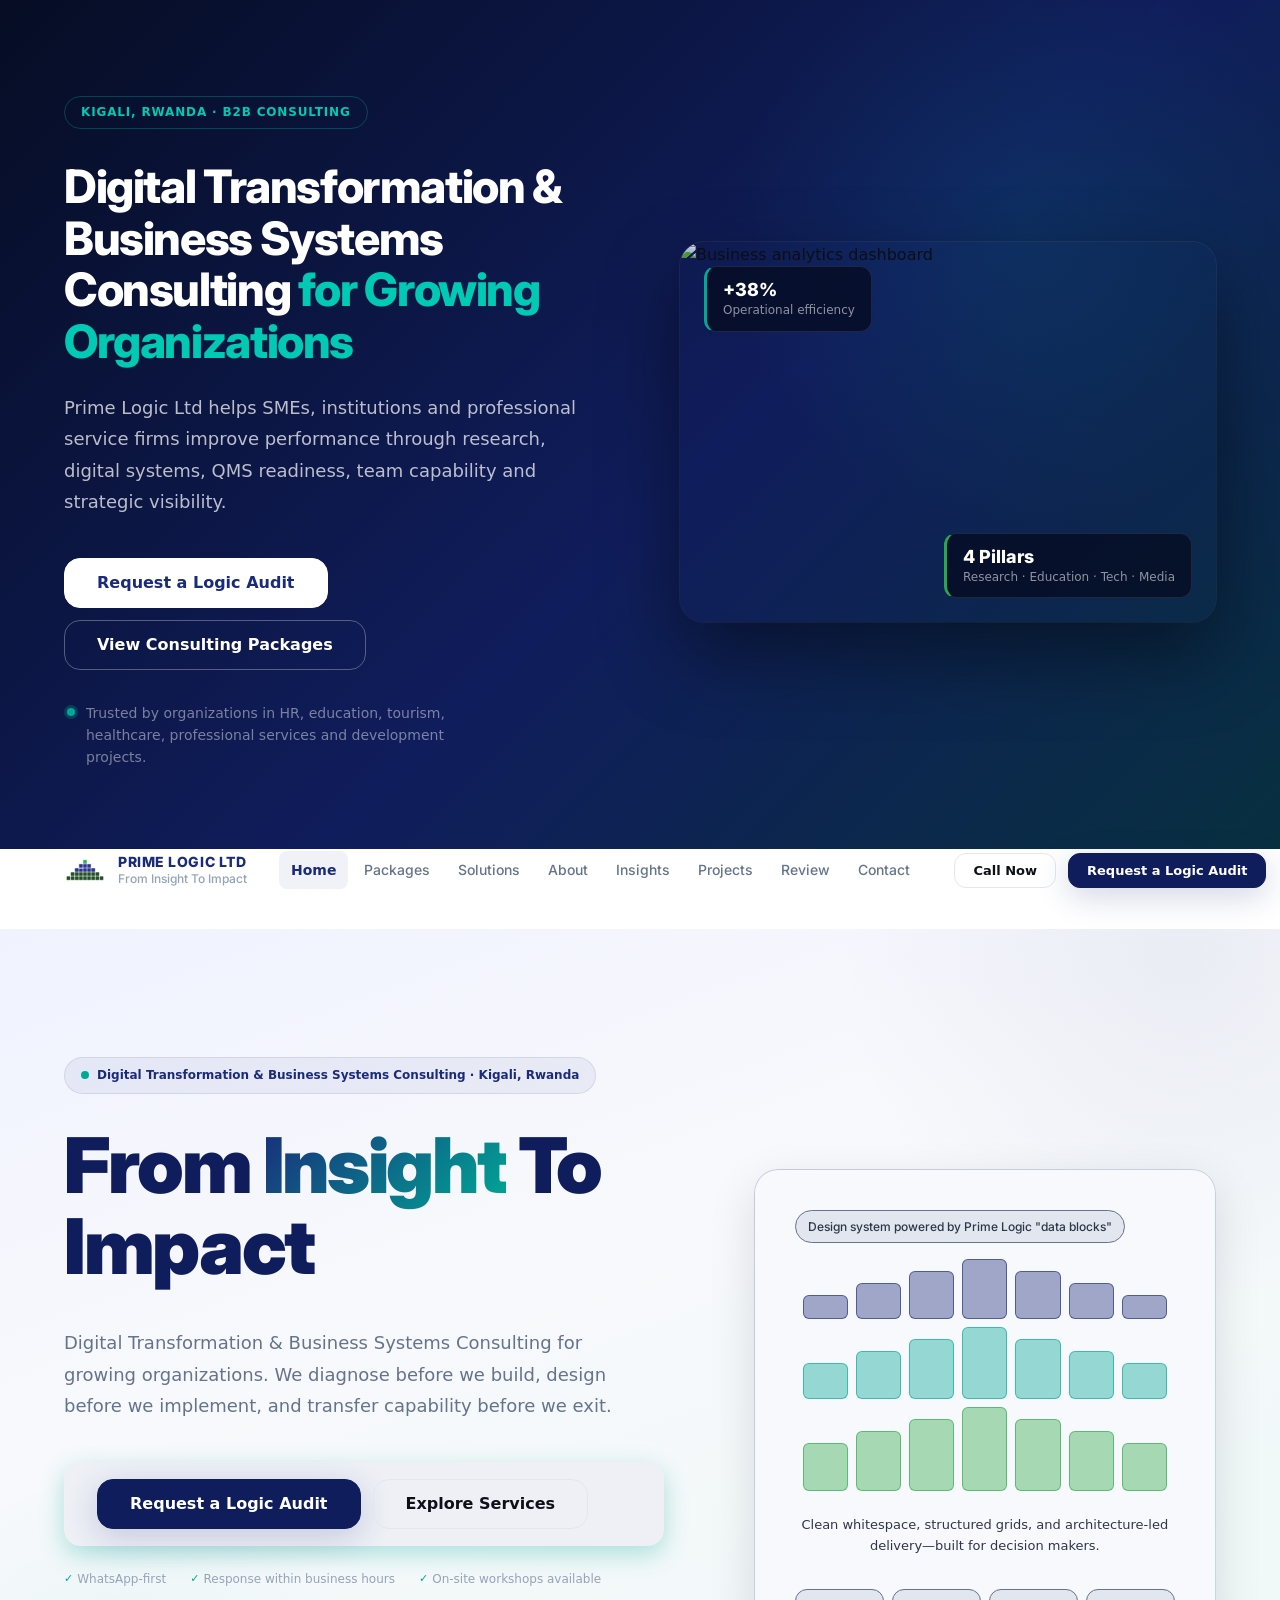
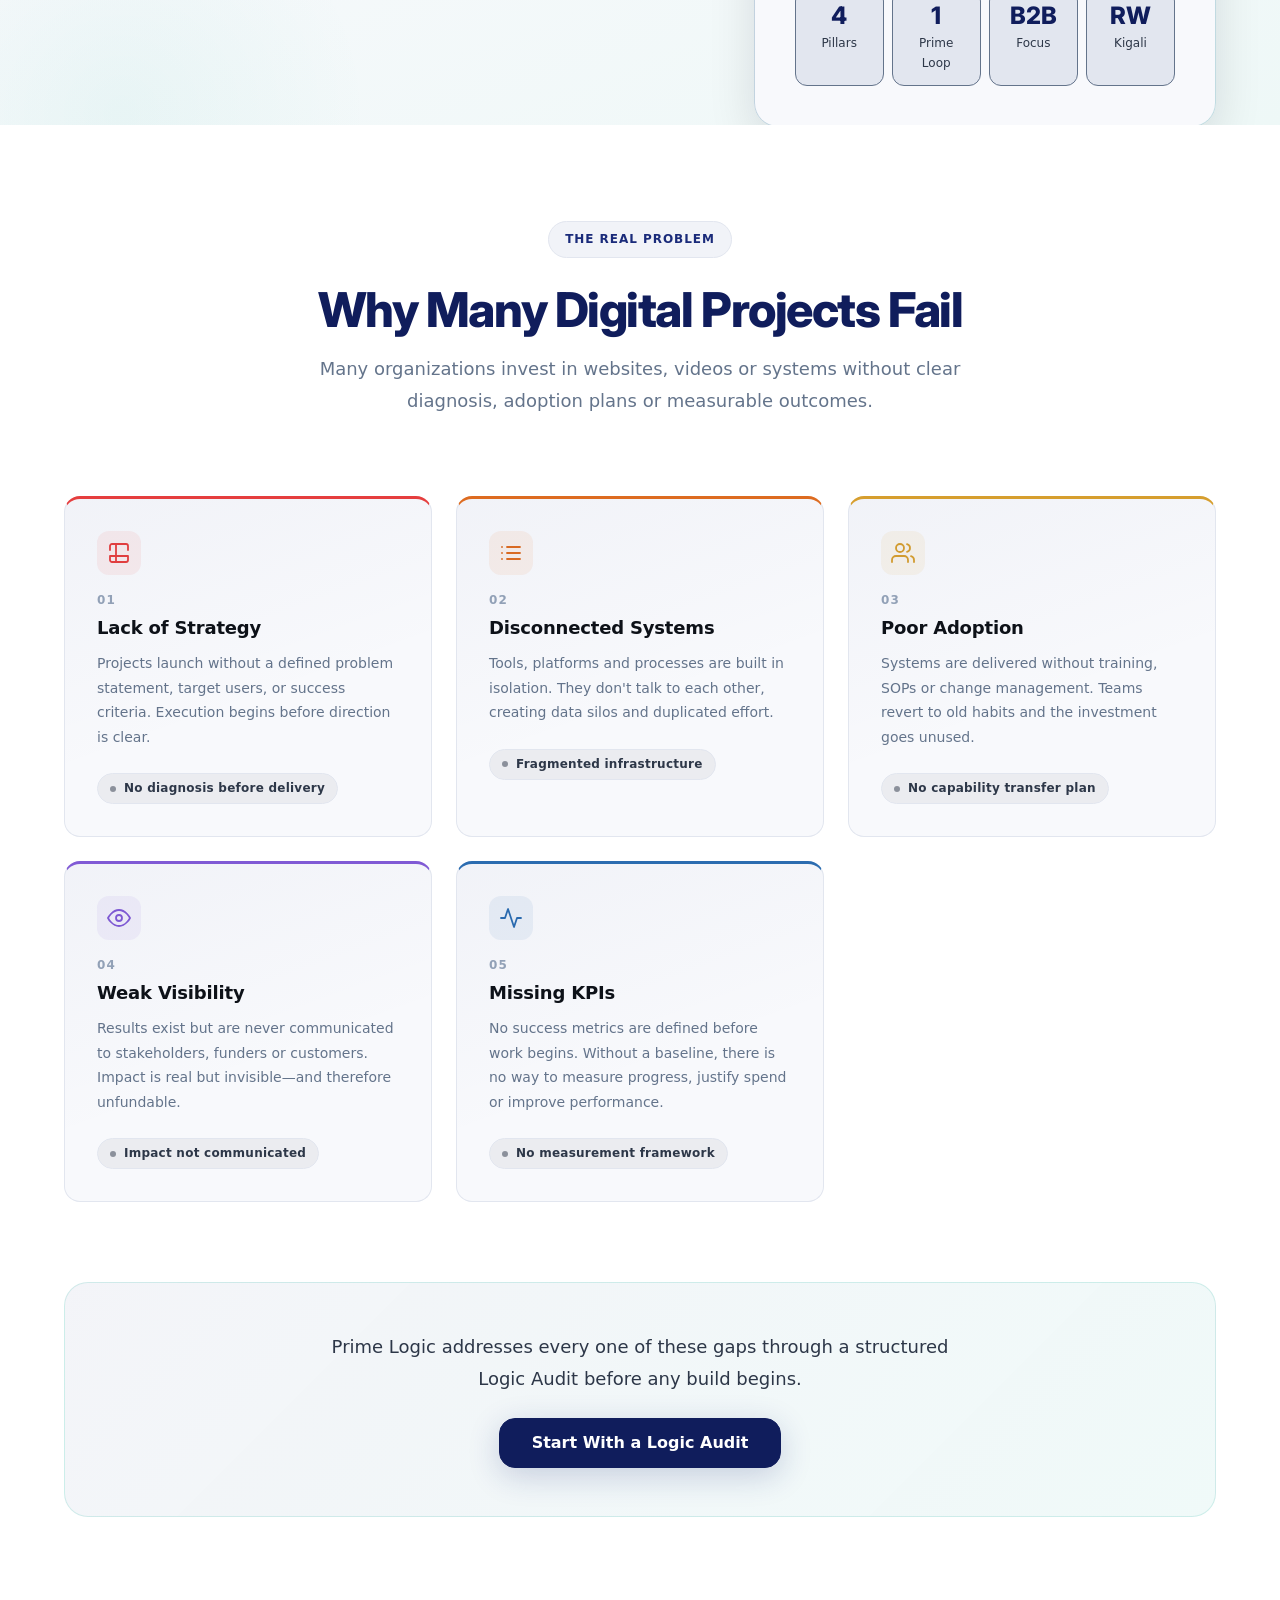
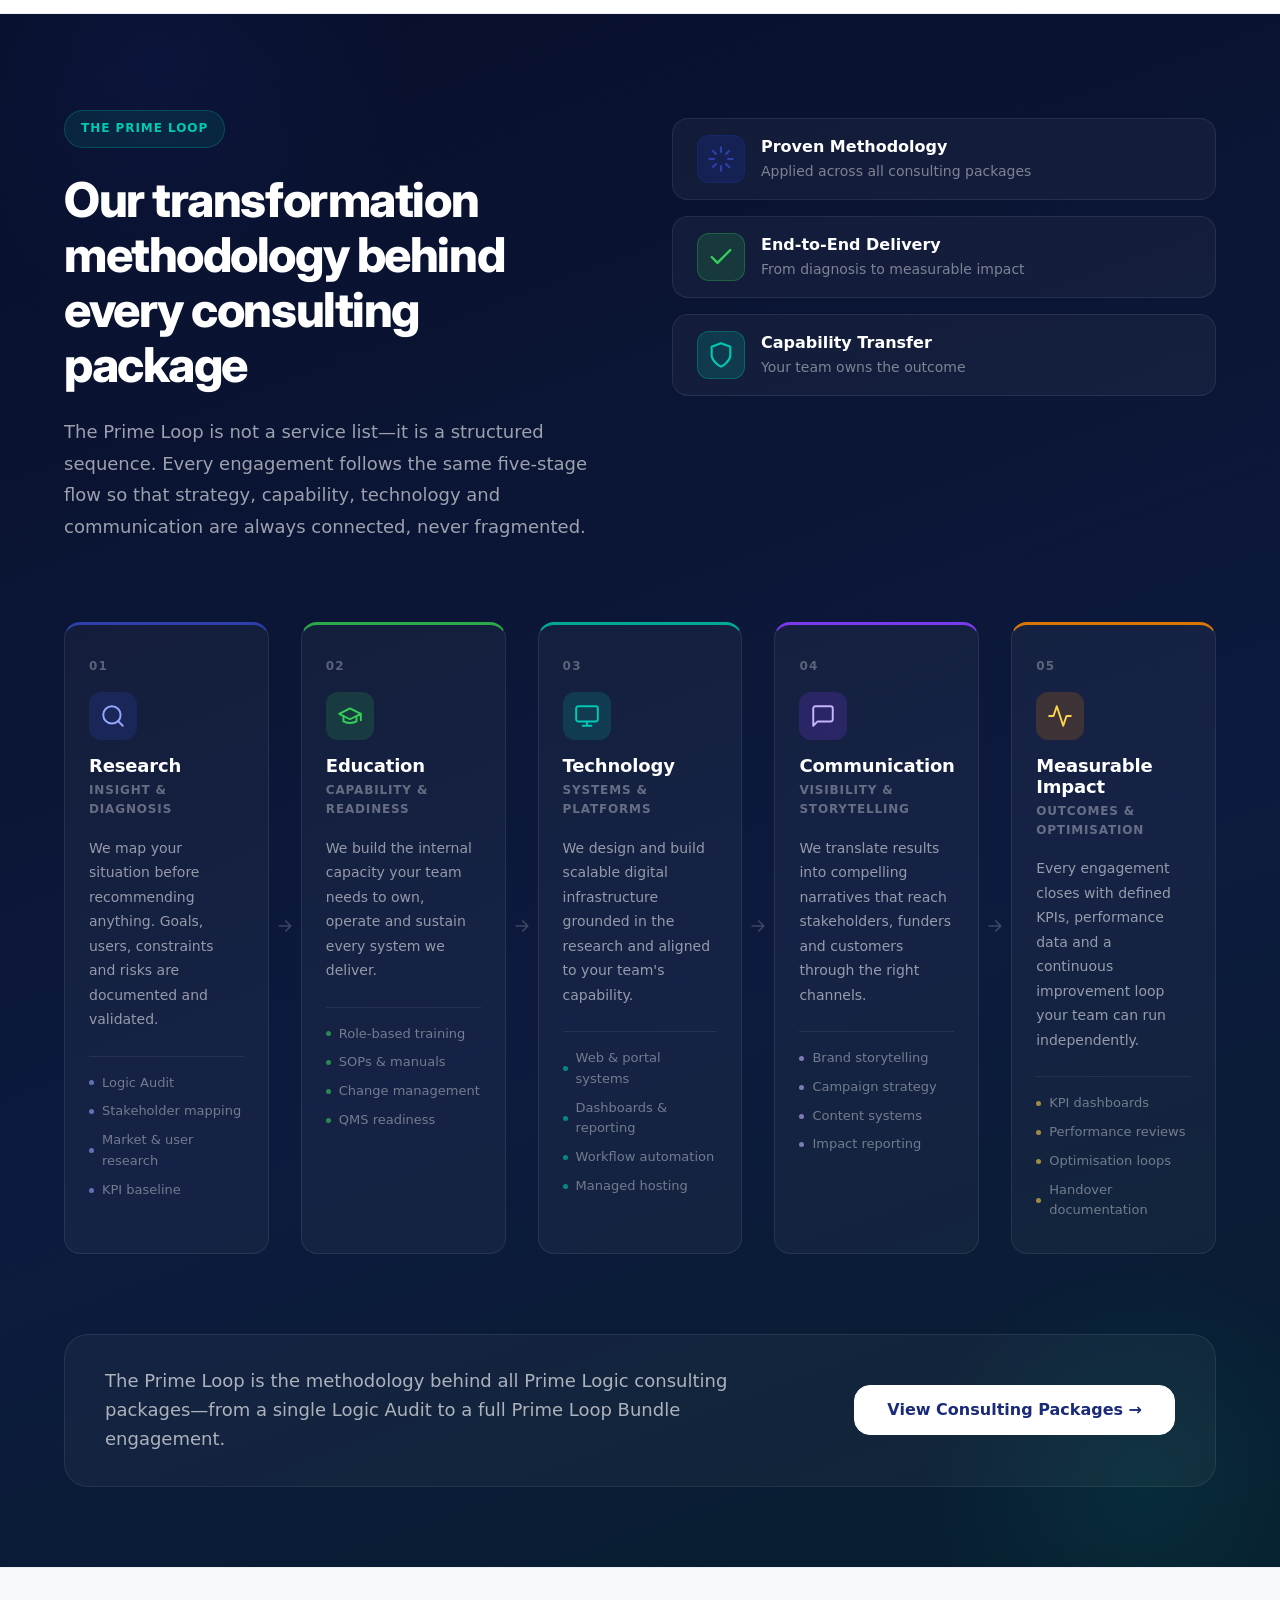
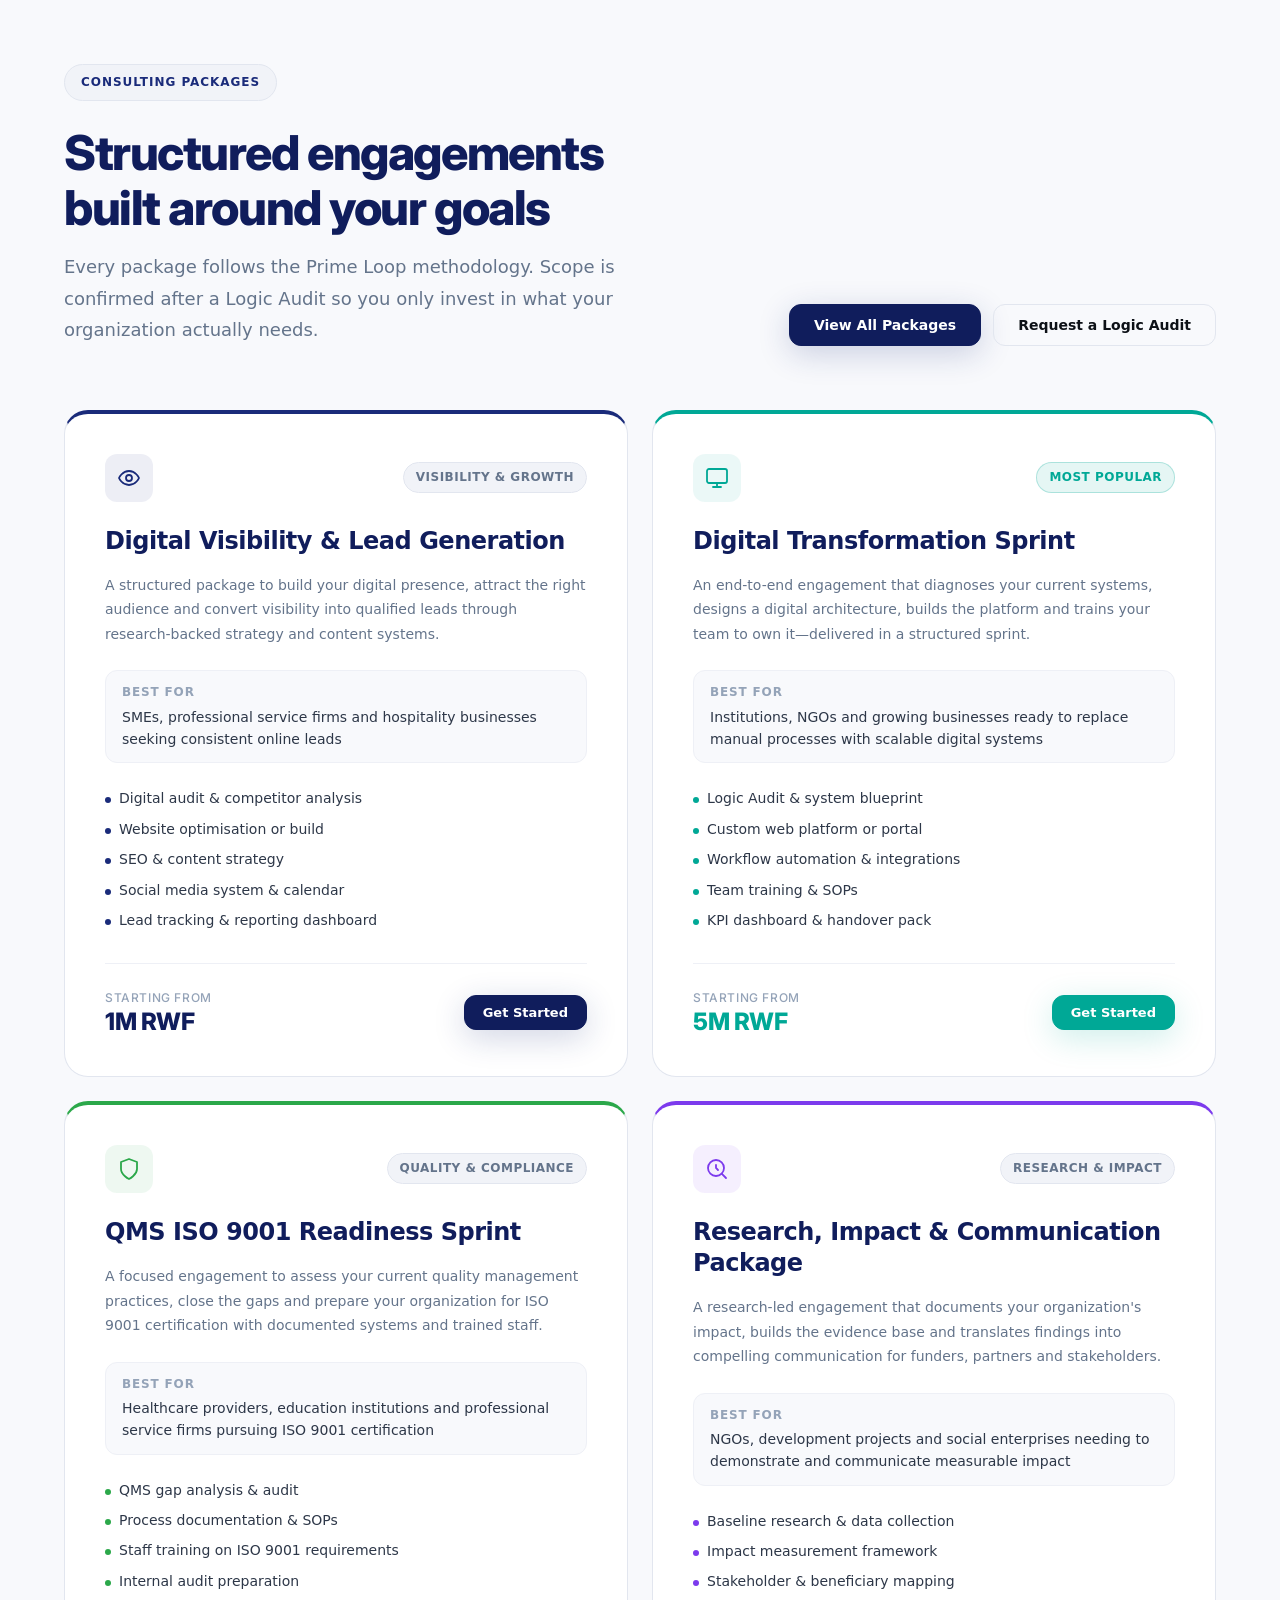
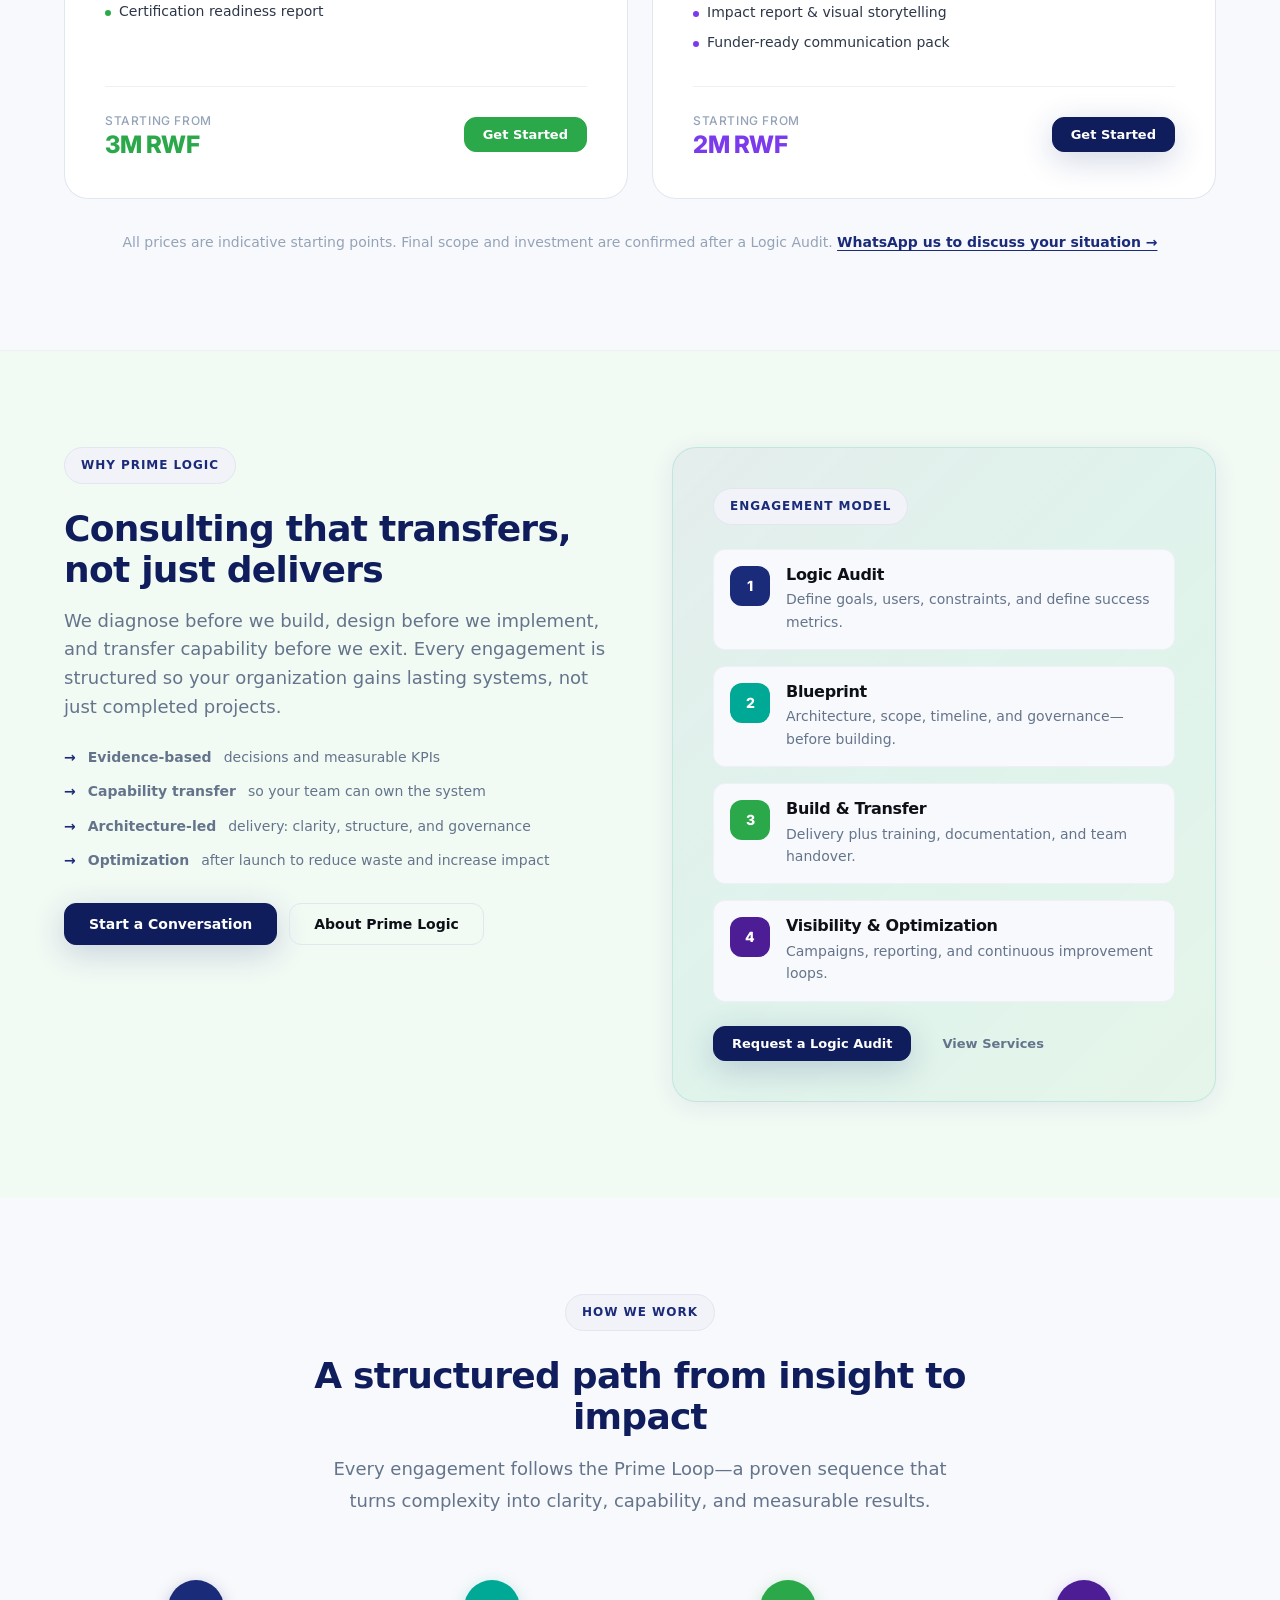
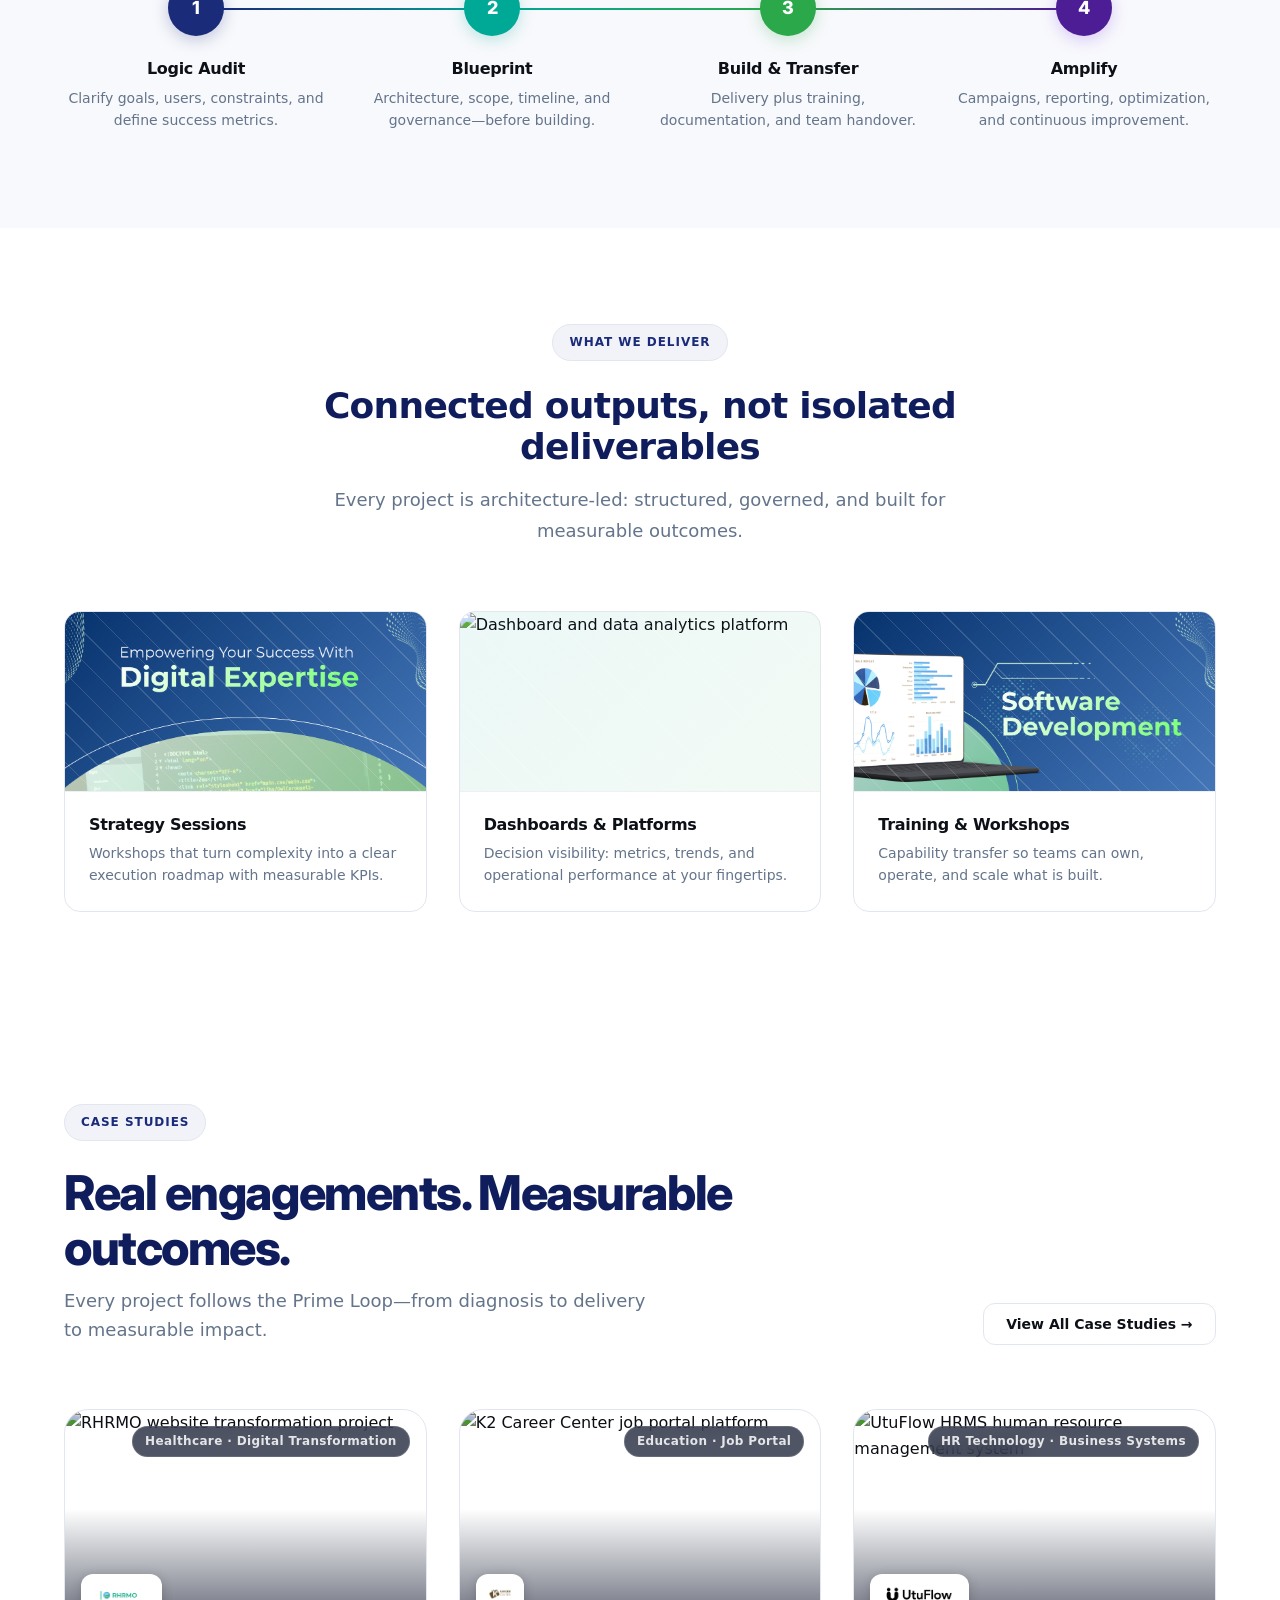
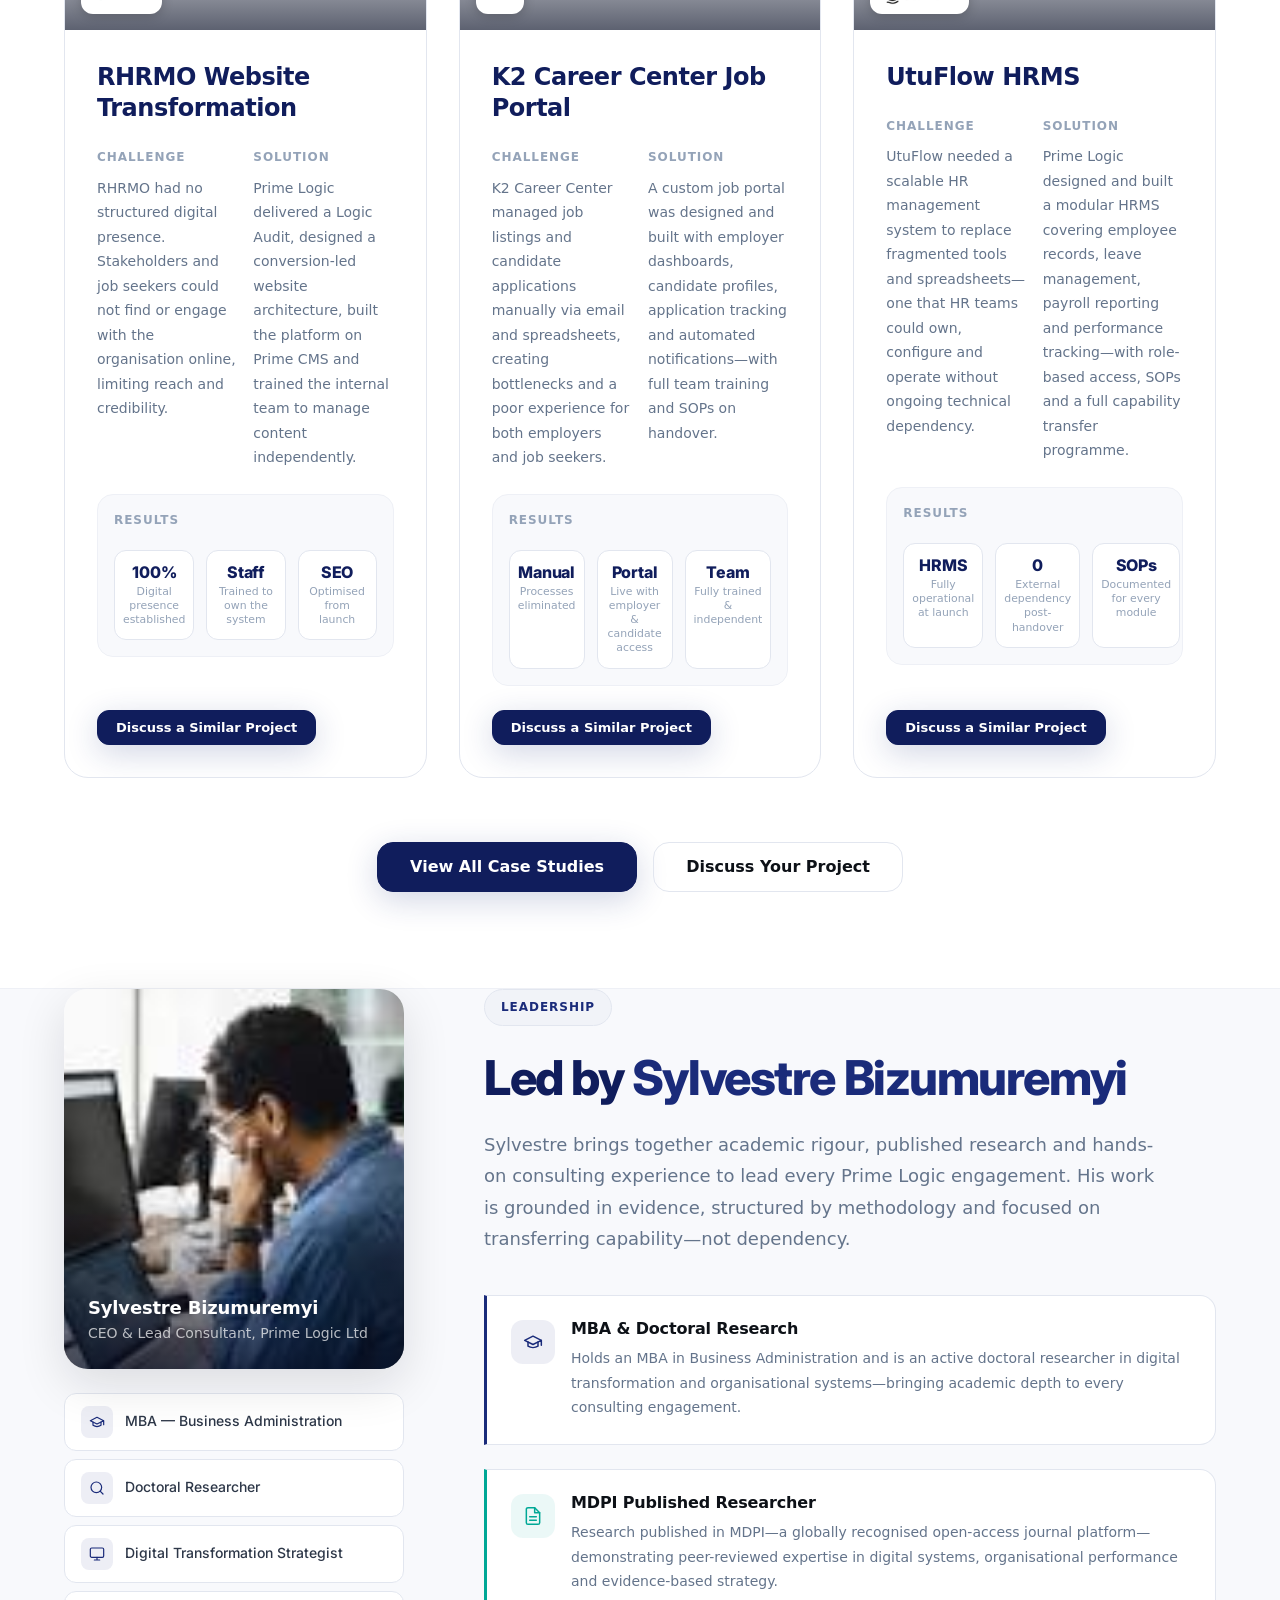
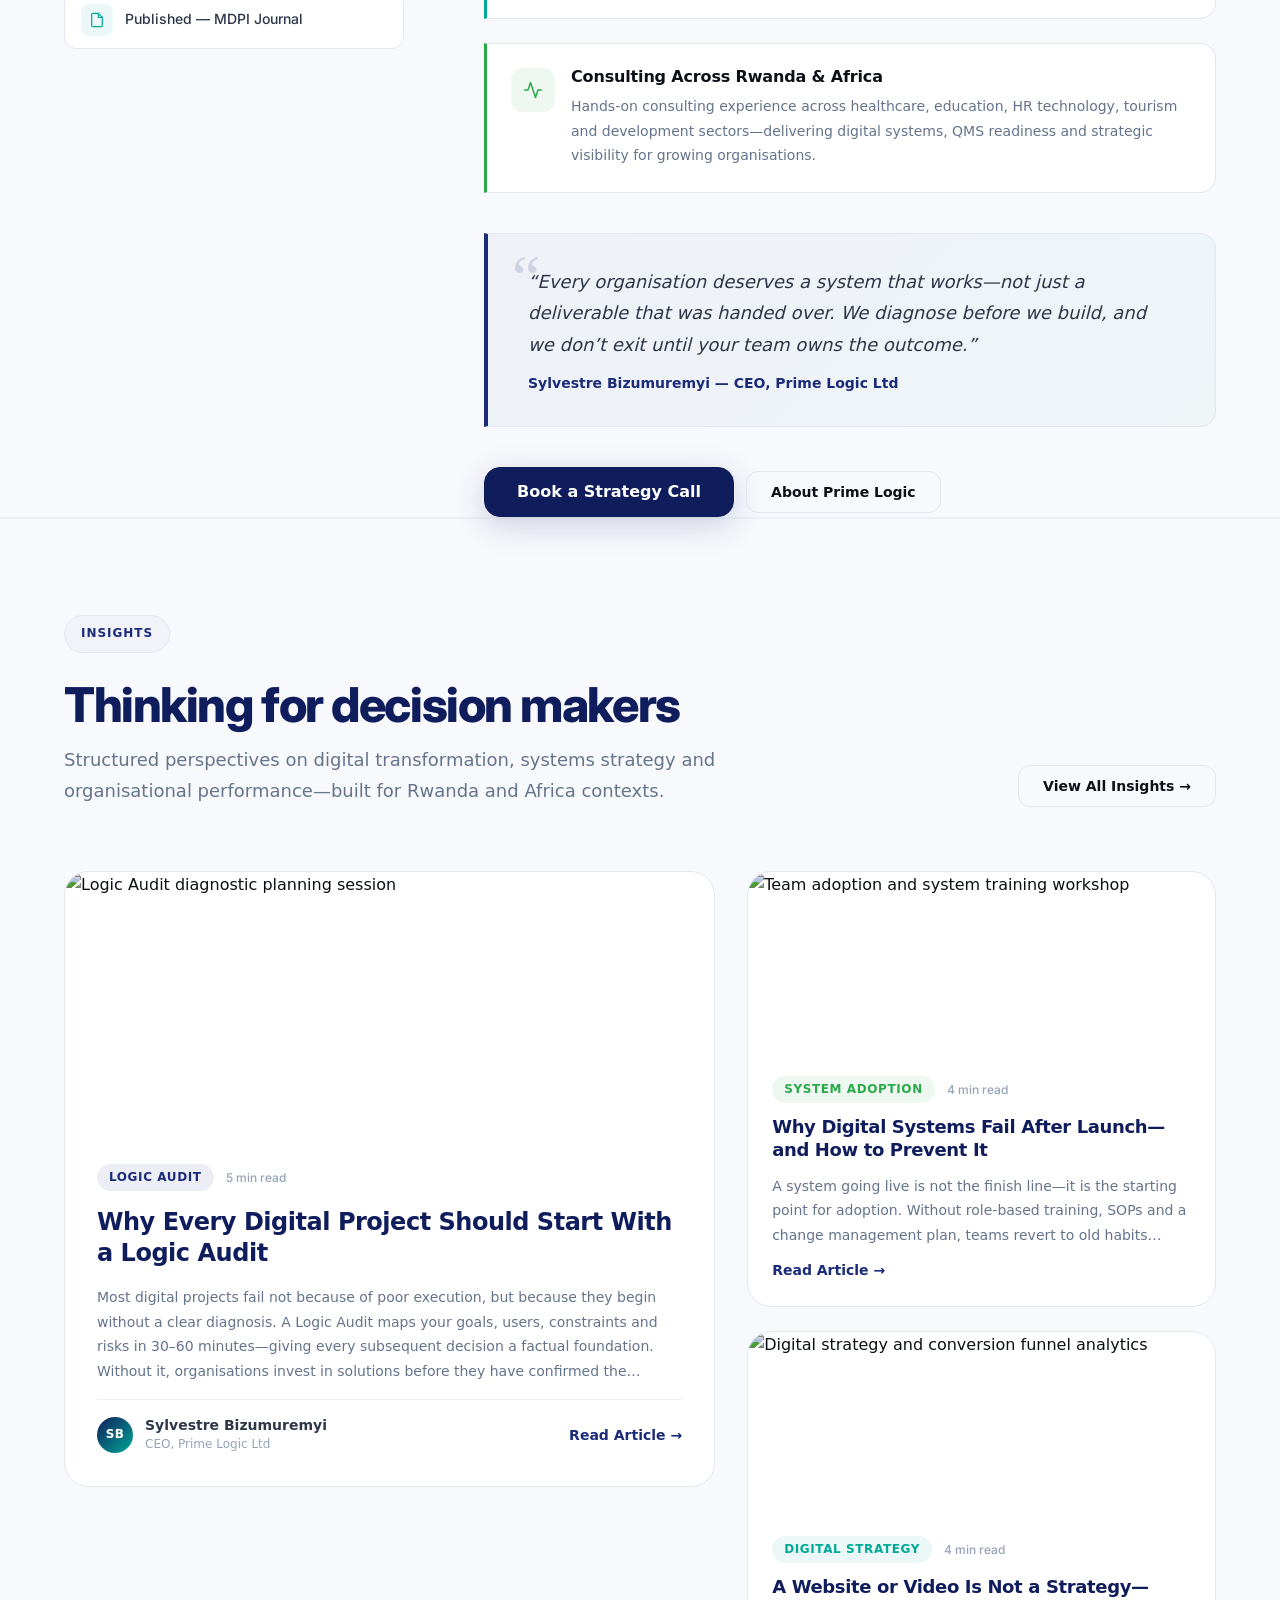
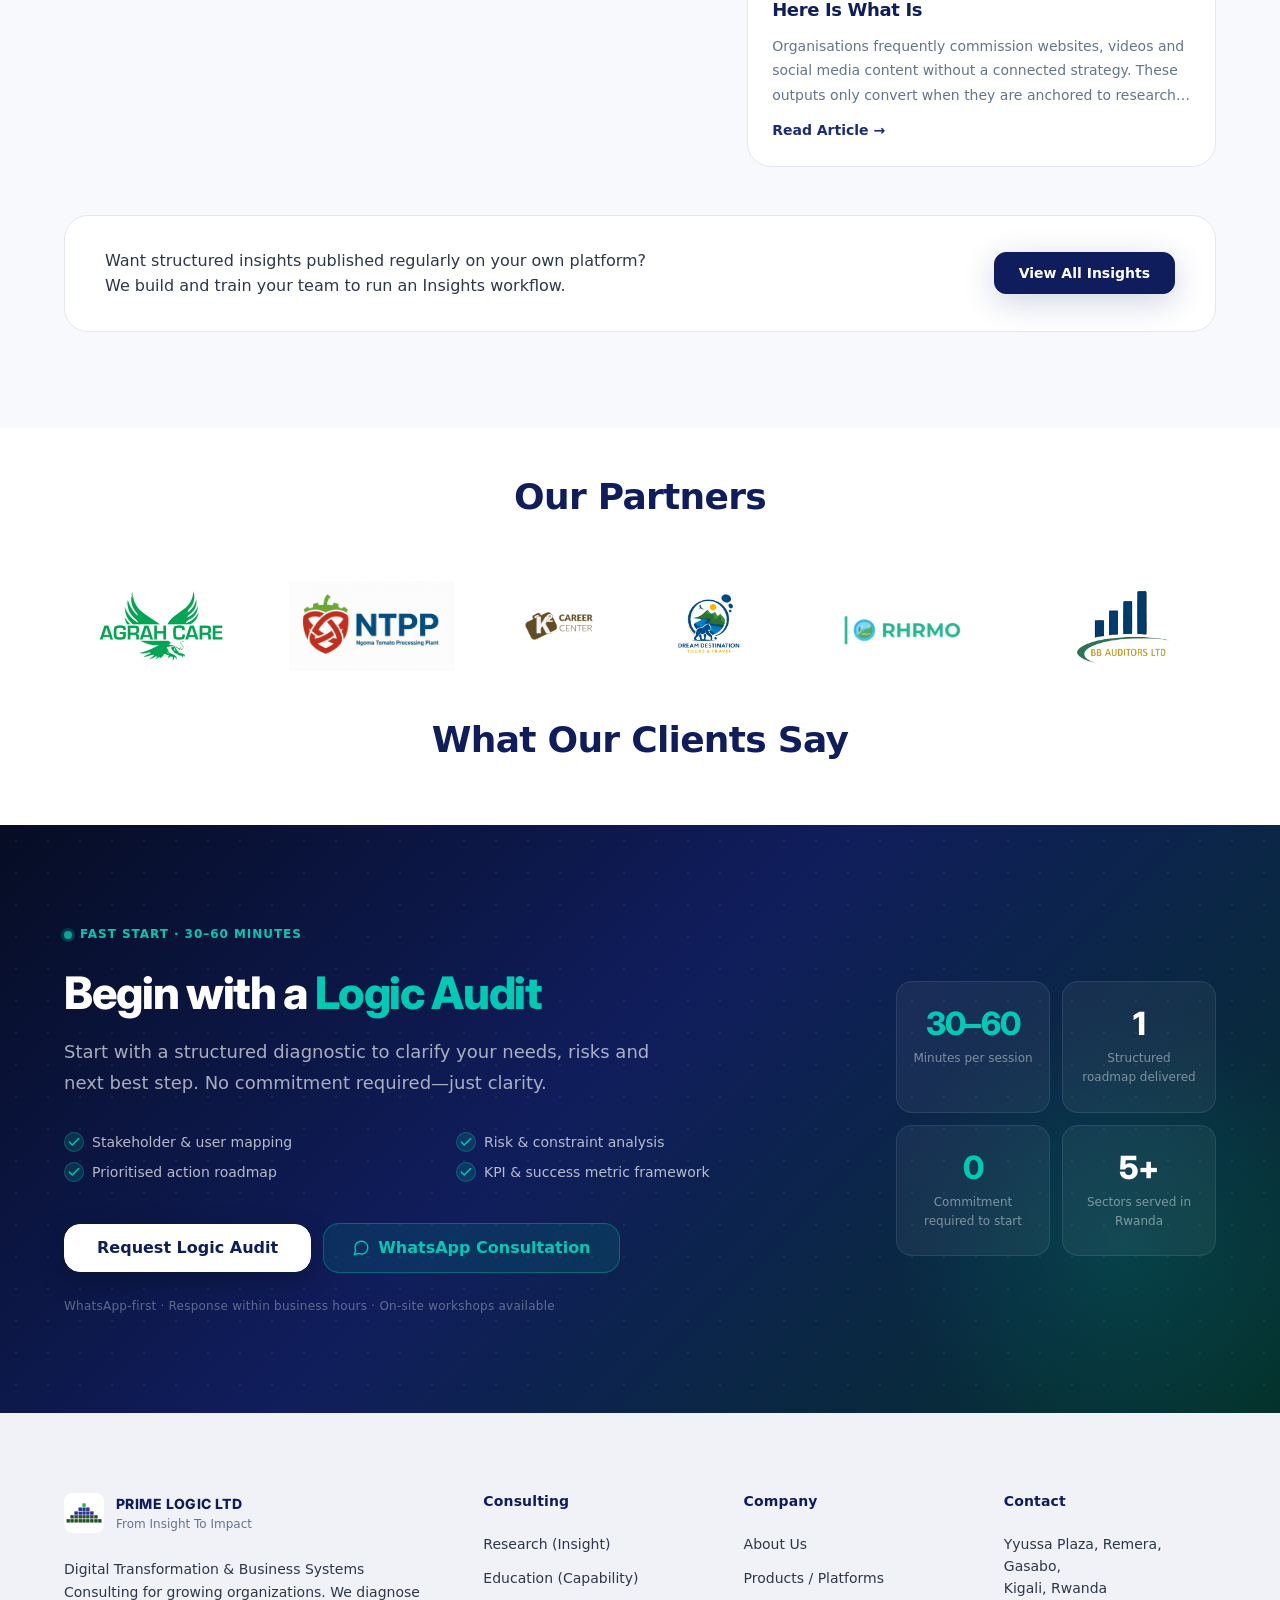
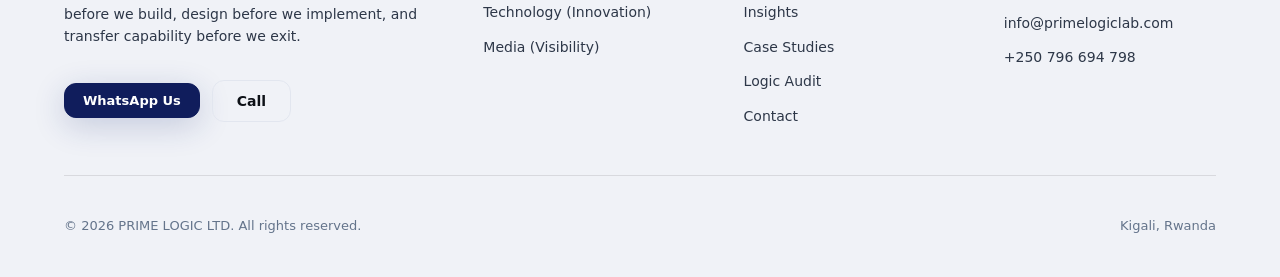
==== commit 0af9c842: "changed some thingse" ====
--- a/index.html
+++ b/index.html
@@ -197,7 +197,7 @@
         <div class="hero-exec__card">
           <!-- Dashboard image -->
           <img
-            src="https://images.unsplash.com/photo-1551288049-bebda4e38f71?w=900&h=560&fit=crop&q=80"
+            src="https://i1-c.pinimg.com/736x/79/d0/91/79d091f10757ec31230b5005fb55352f.jpg"
             alt="Business analytics dashboard"
             class="hero-exec__img"
             loading="eager"
--- a/assets/css/styles.css
+++ b/assets/css/styles.css
@@ -382,6 +382,9 @@
     height     var(--duration) var(--ease),
     box-shadow var(--duration) var(--ease),
     border-color var(--duration) var(--ease);
+  /* Force sticky on all devices */
+  will-change: transform;
+  transform: translateZ(0);
 }
 
 .site-header.scrolled {
@@ -1895,6 +1898,17 @@
     display: flex;
   }
 
+  /* Ensure header stays sticky on mobile in all scroll directions */
+  .site-header {
+    position: sticky;
+    position: -webkit-sticky;
+    top: 0;
+    z-index: 200;
+    will-change: transform;
+    transform: translateZ(0);
+    -webkit-transform: translateZ(0);
+  }
+
   .hero {
     padding: var(--sp-8) 0;
     text-align: center;
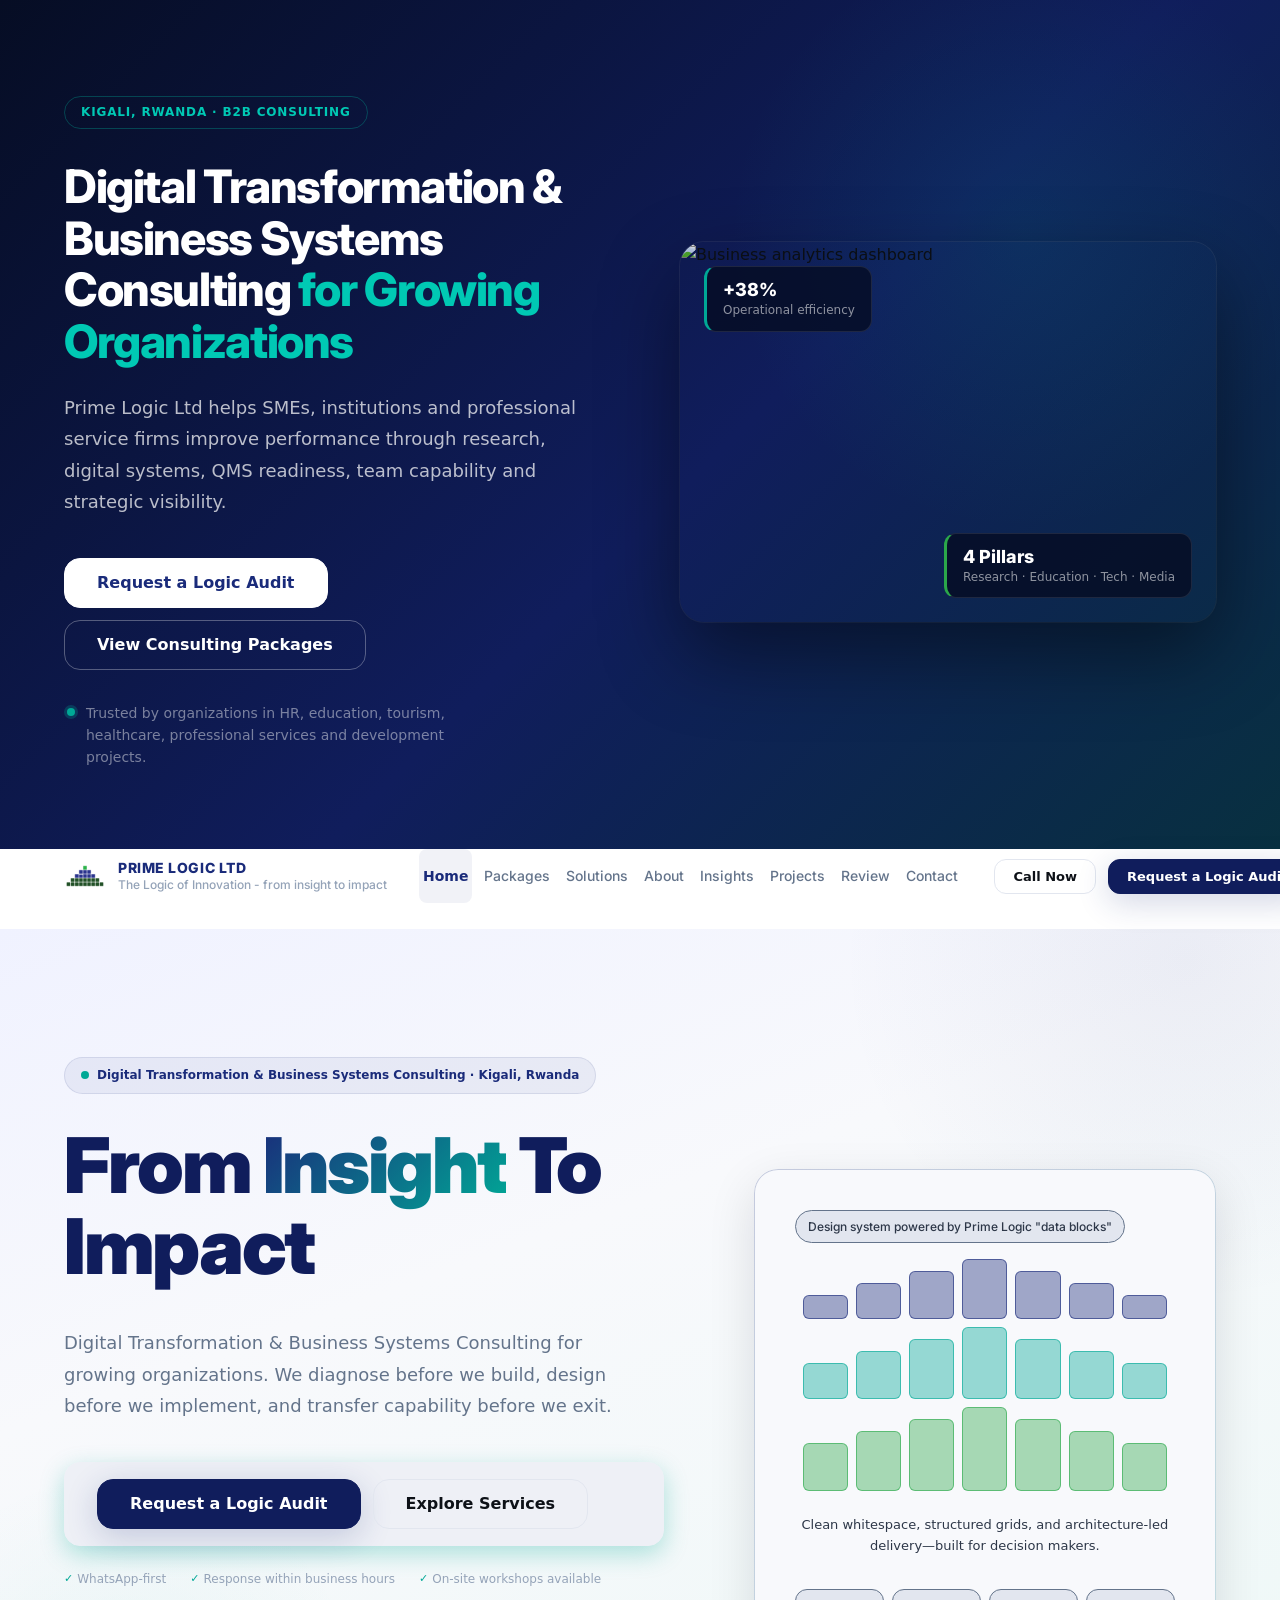
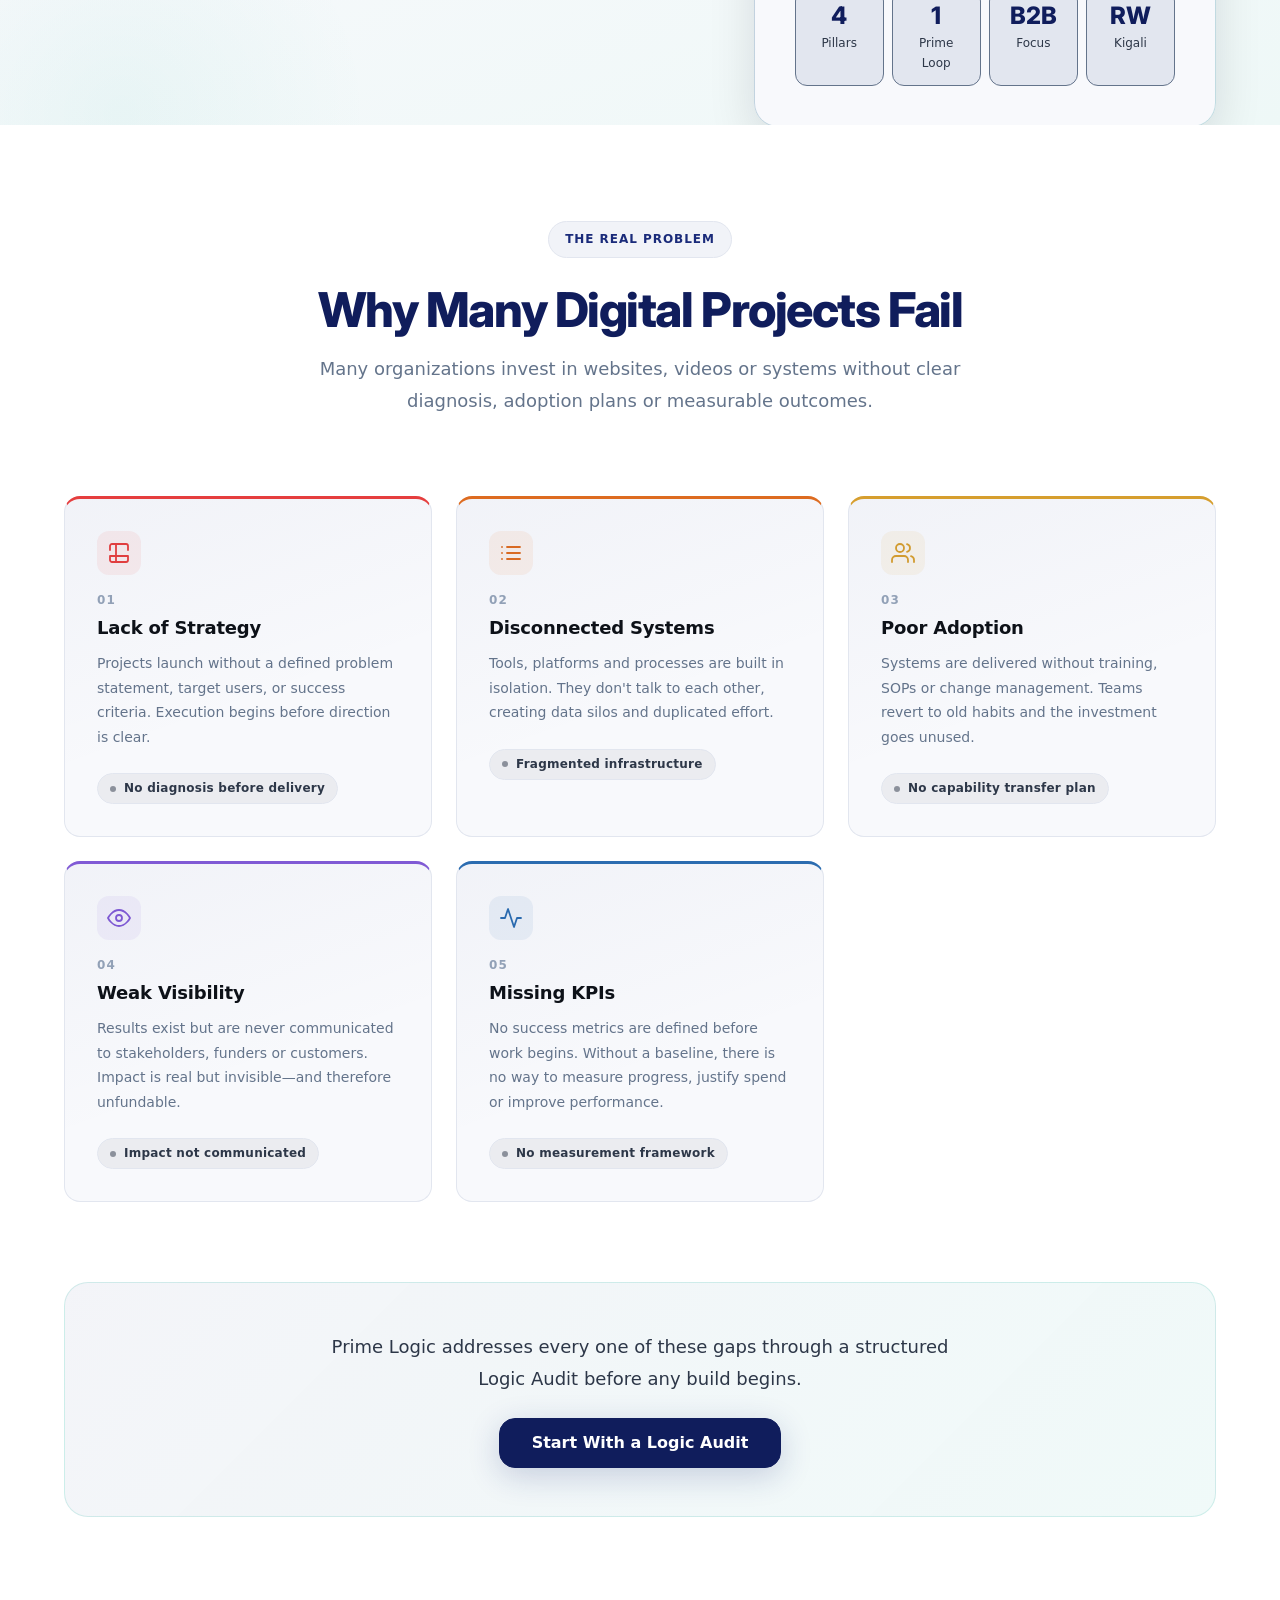
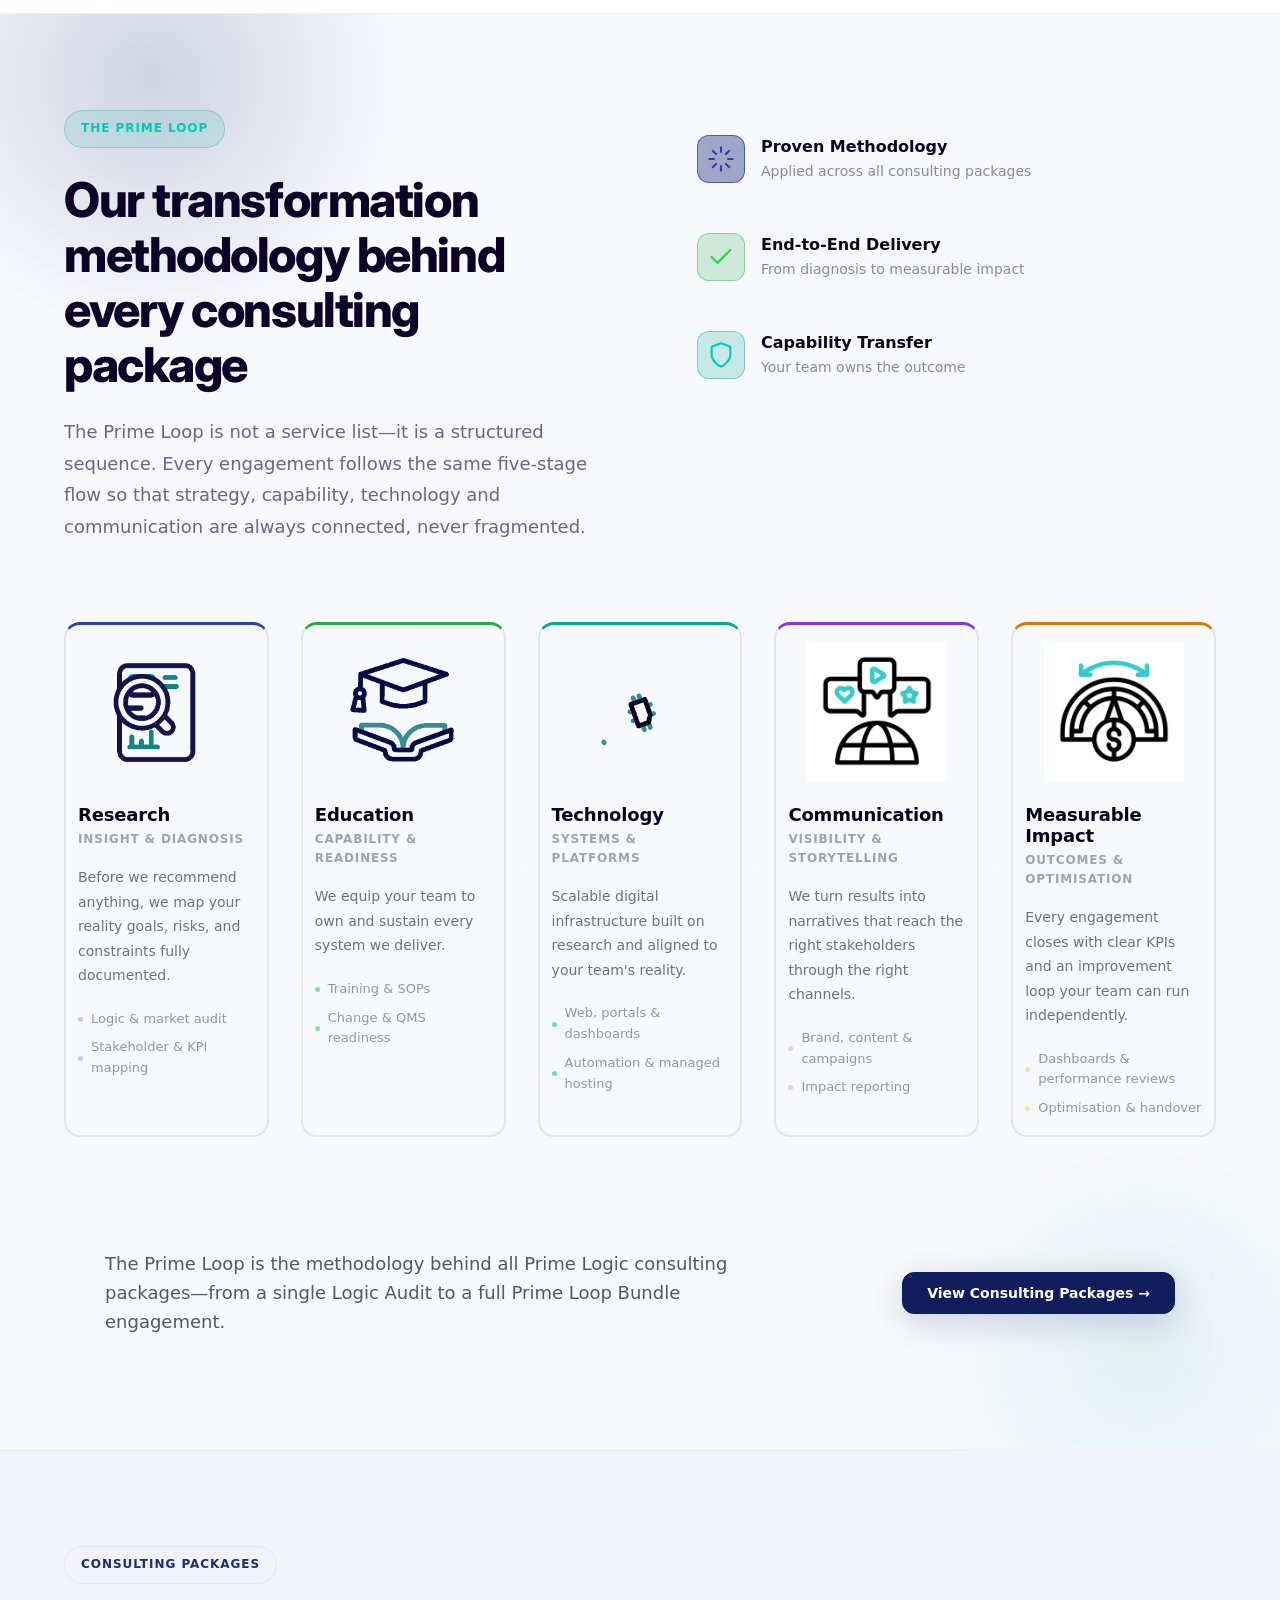
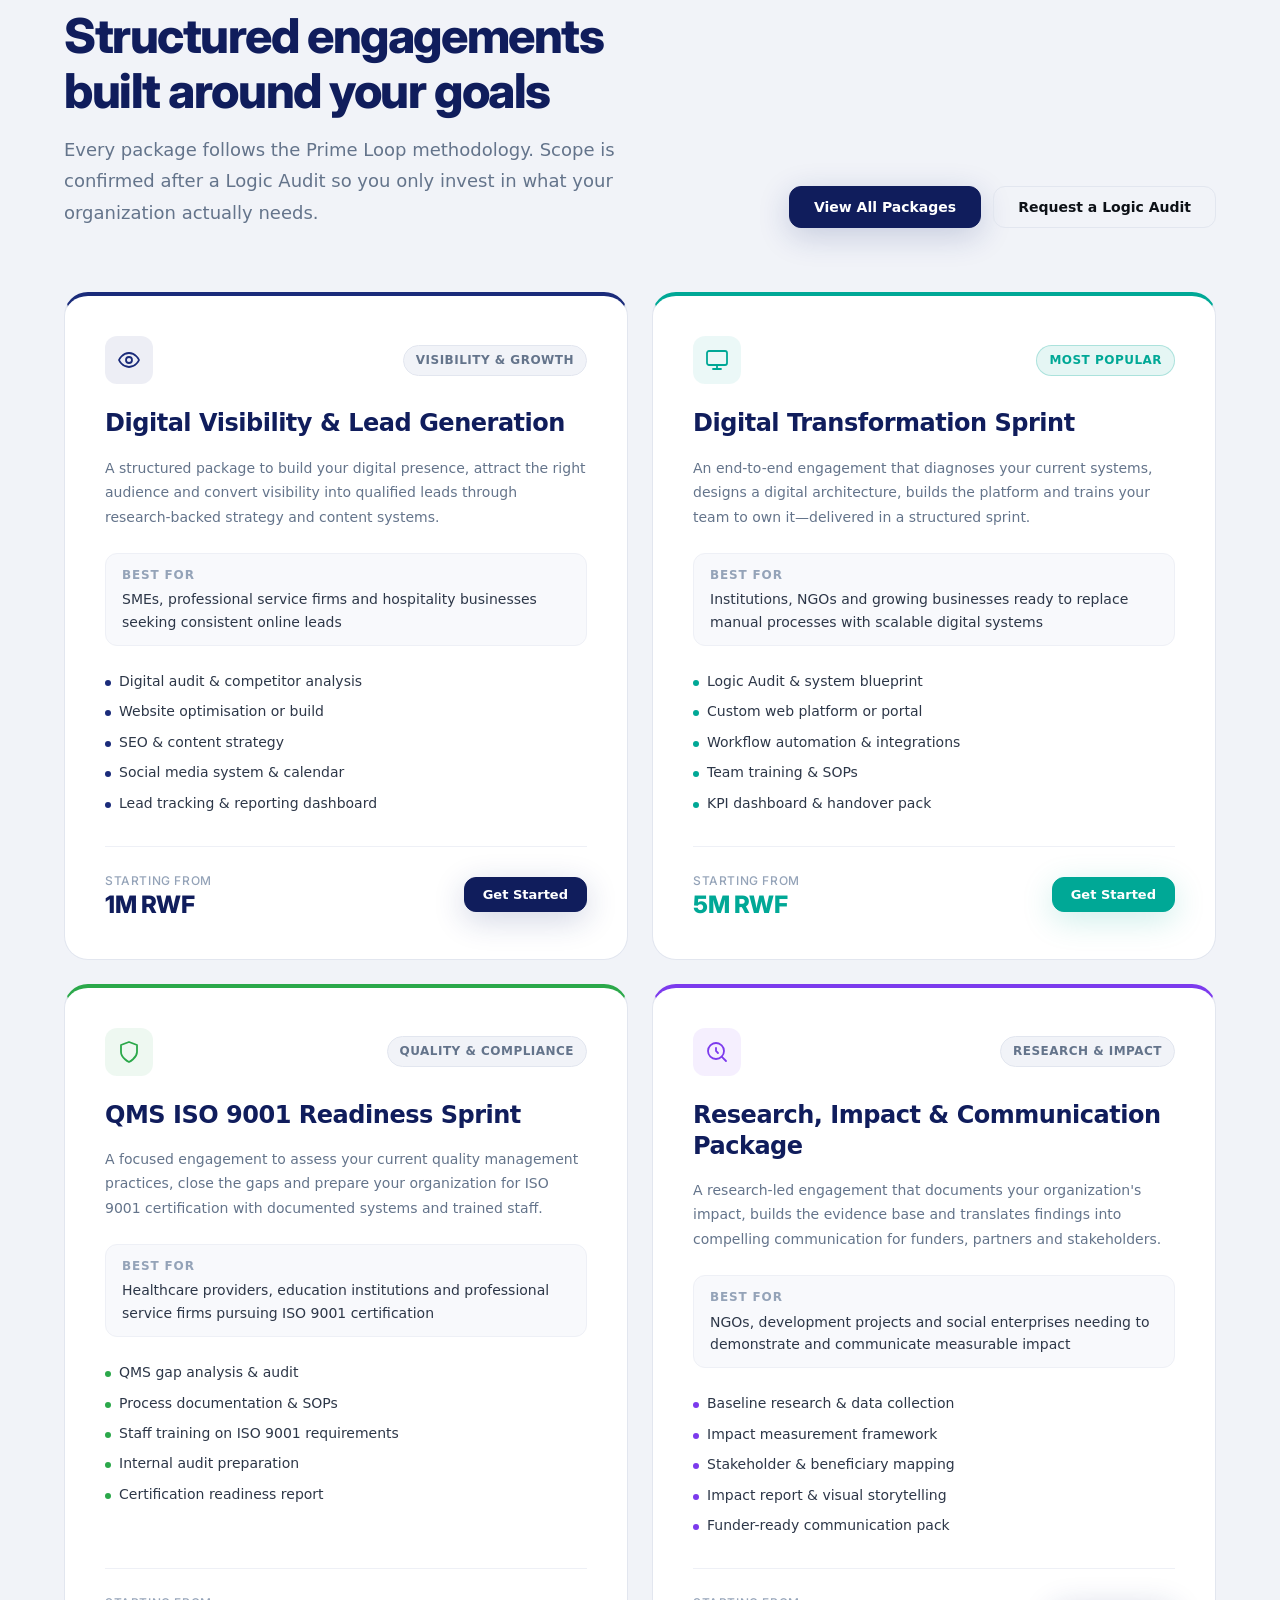
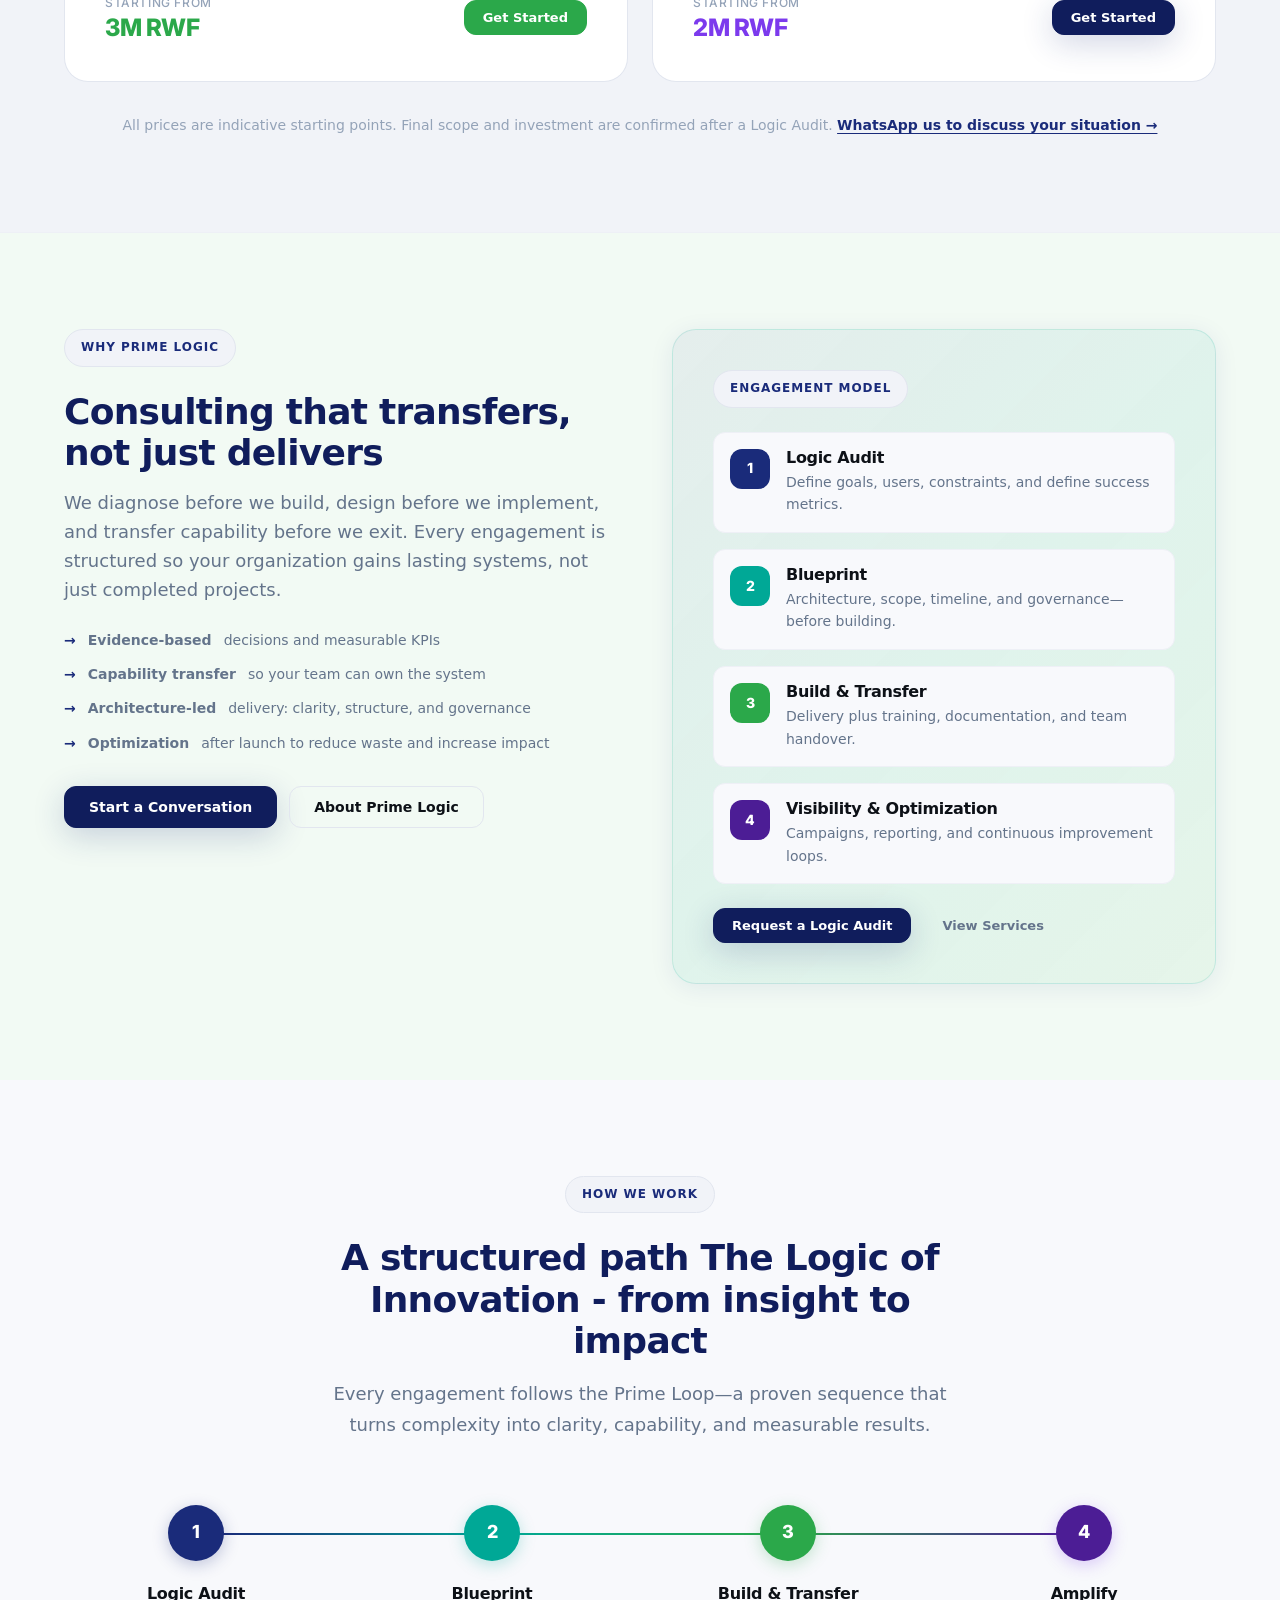
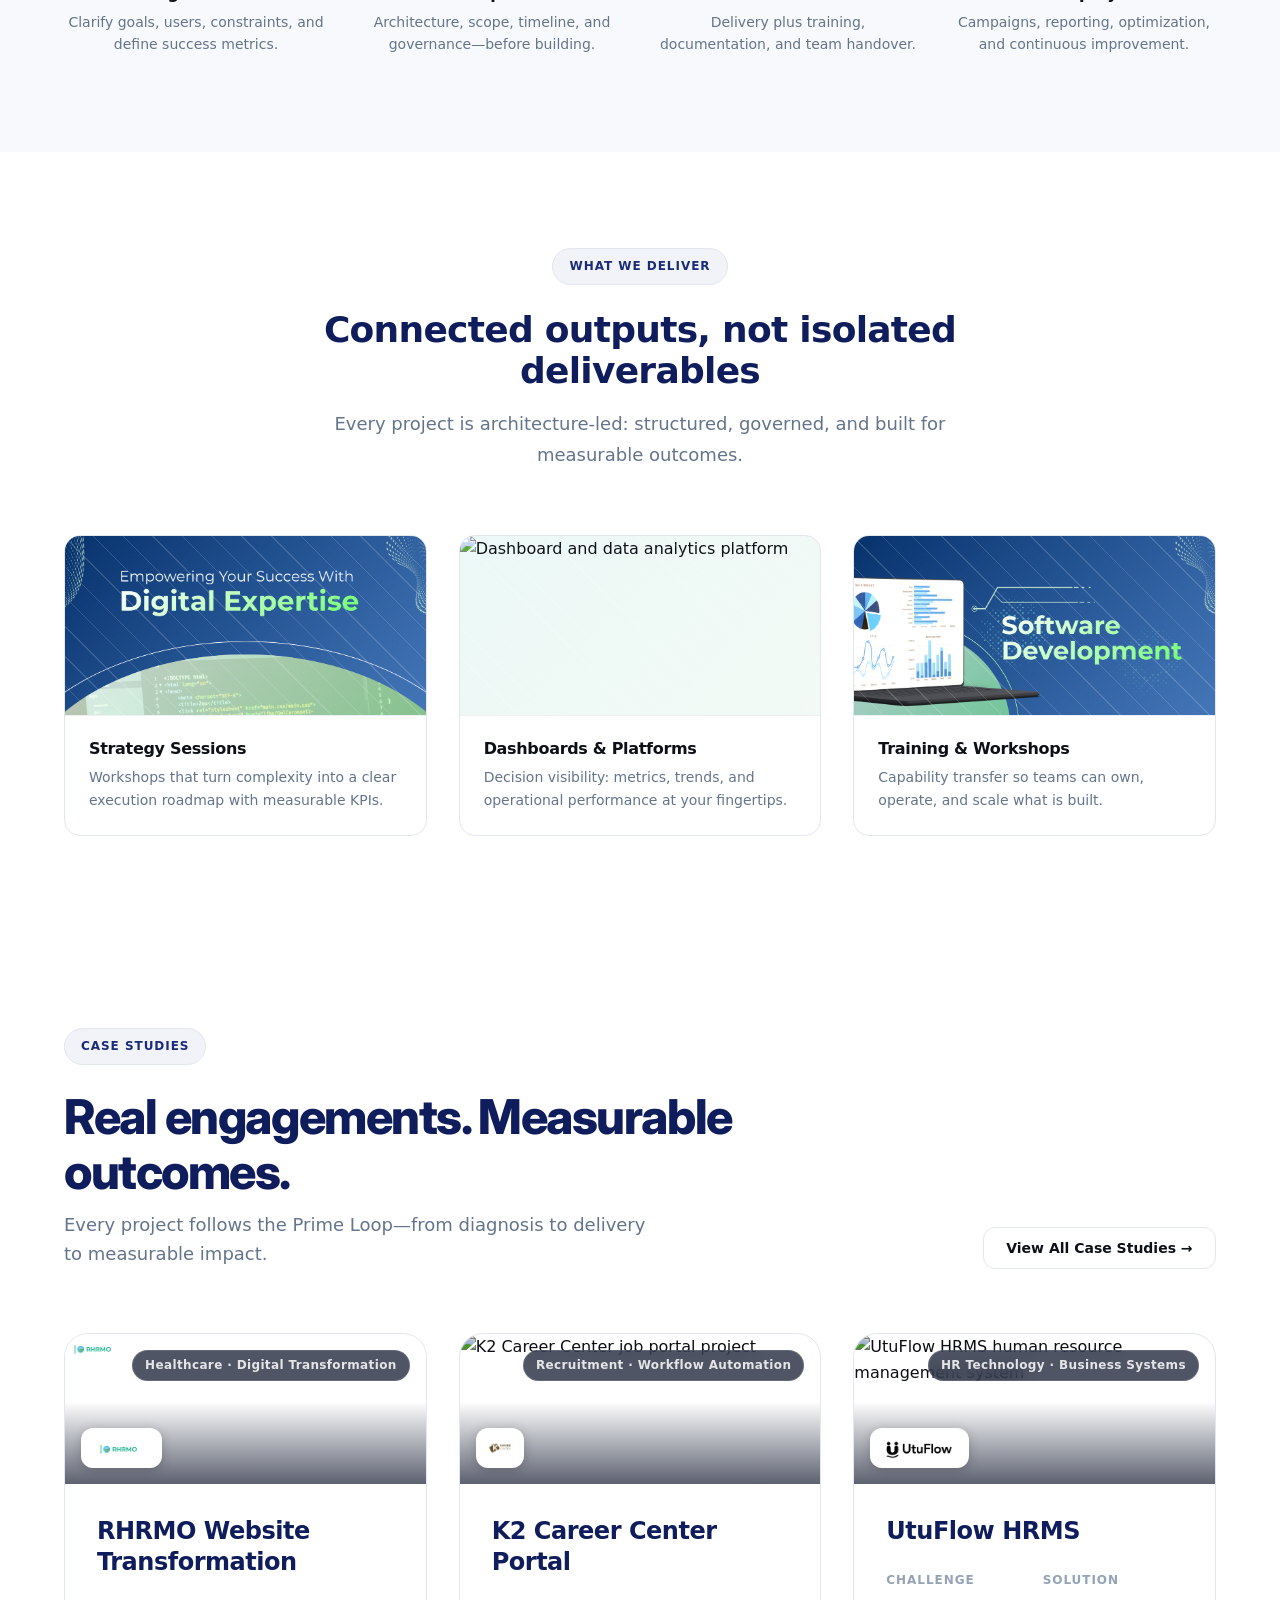
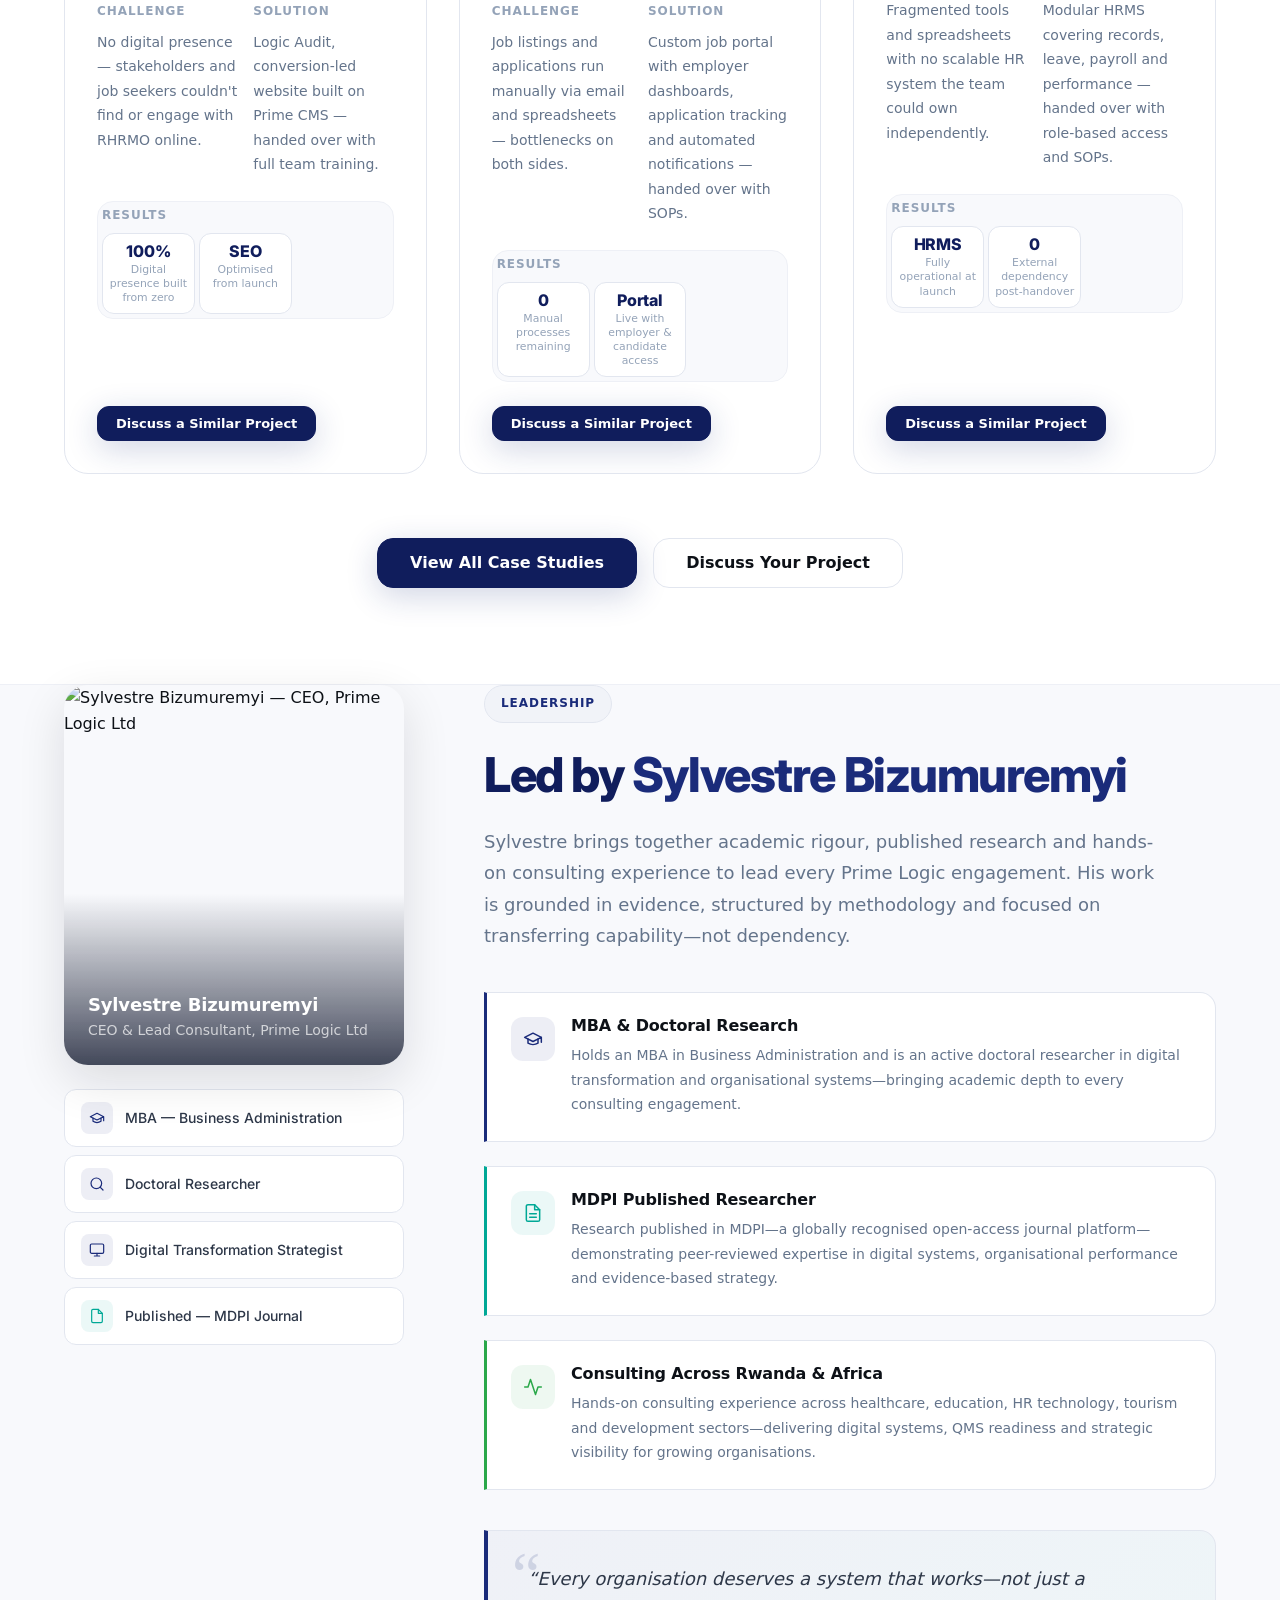
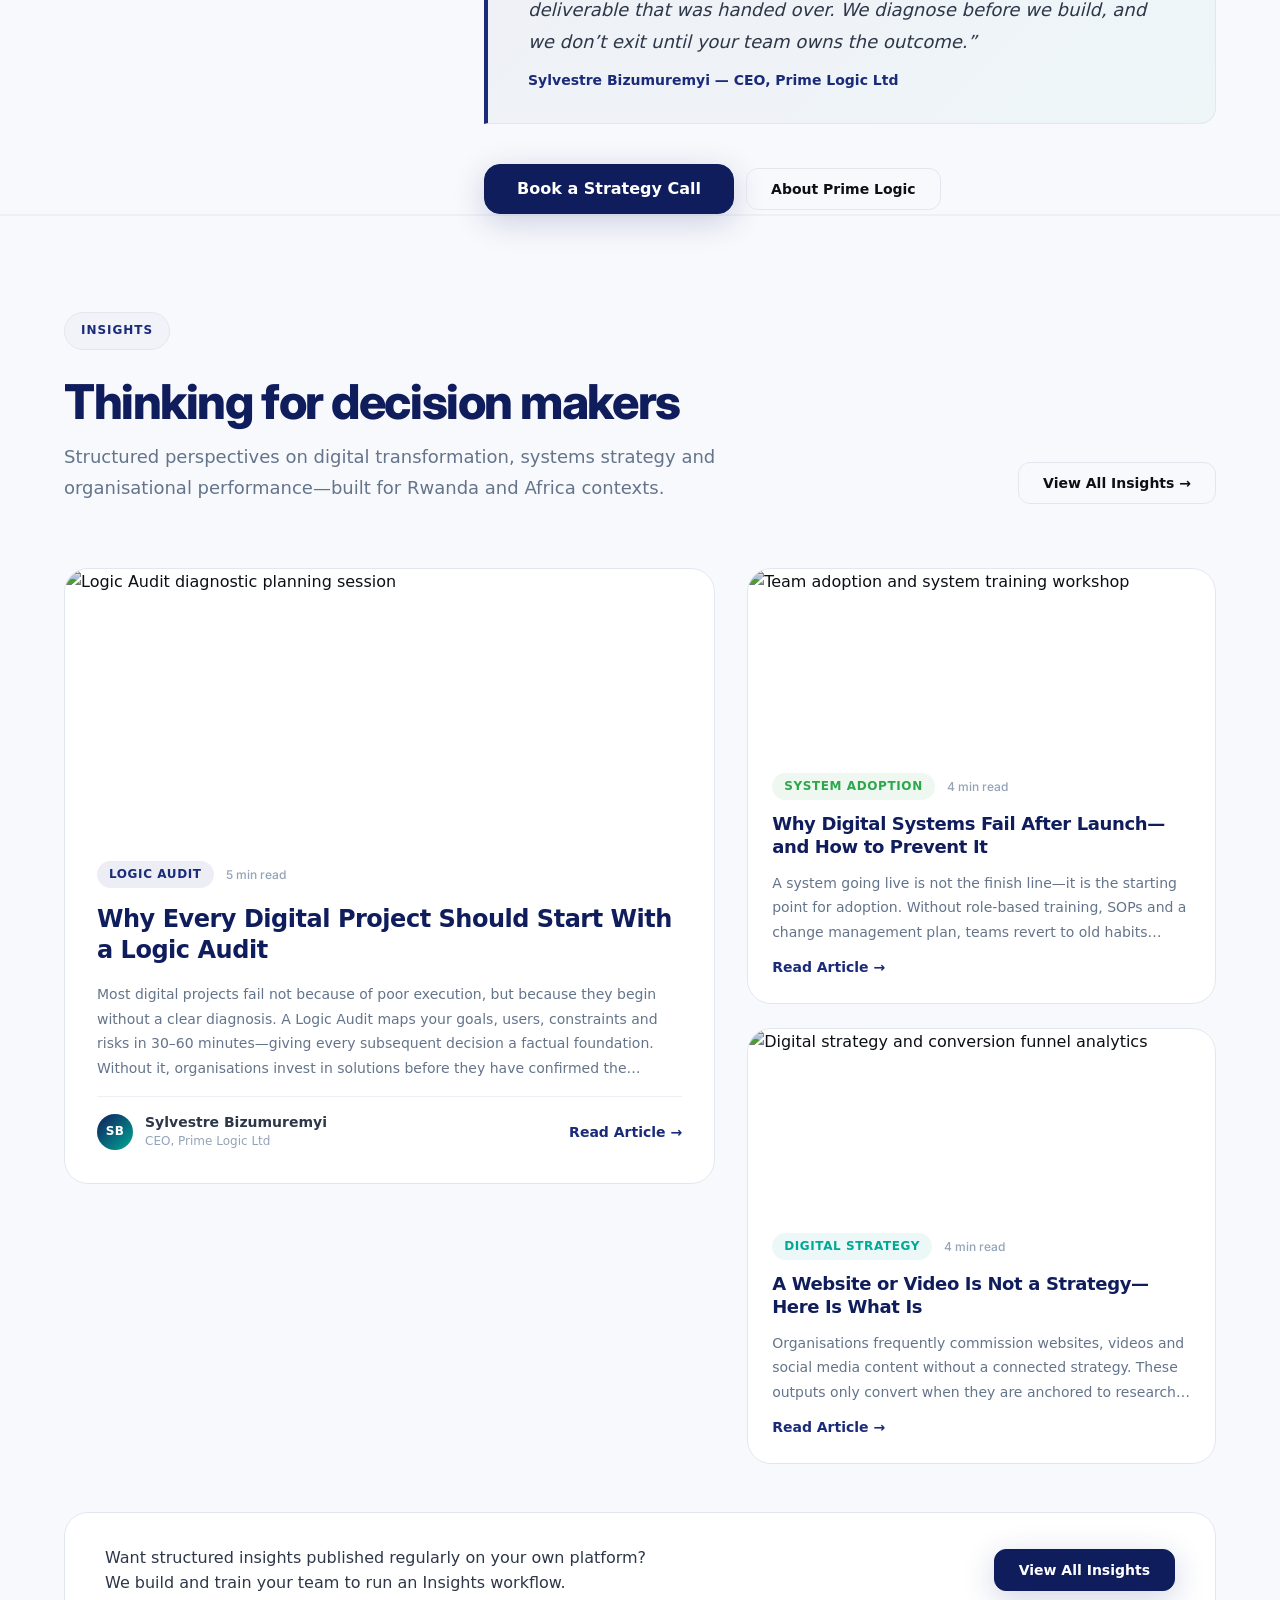
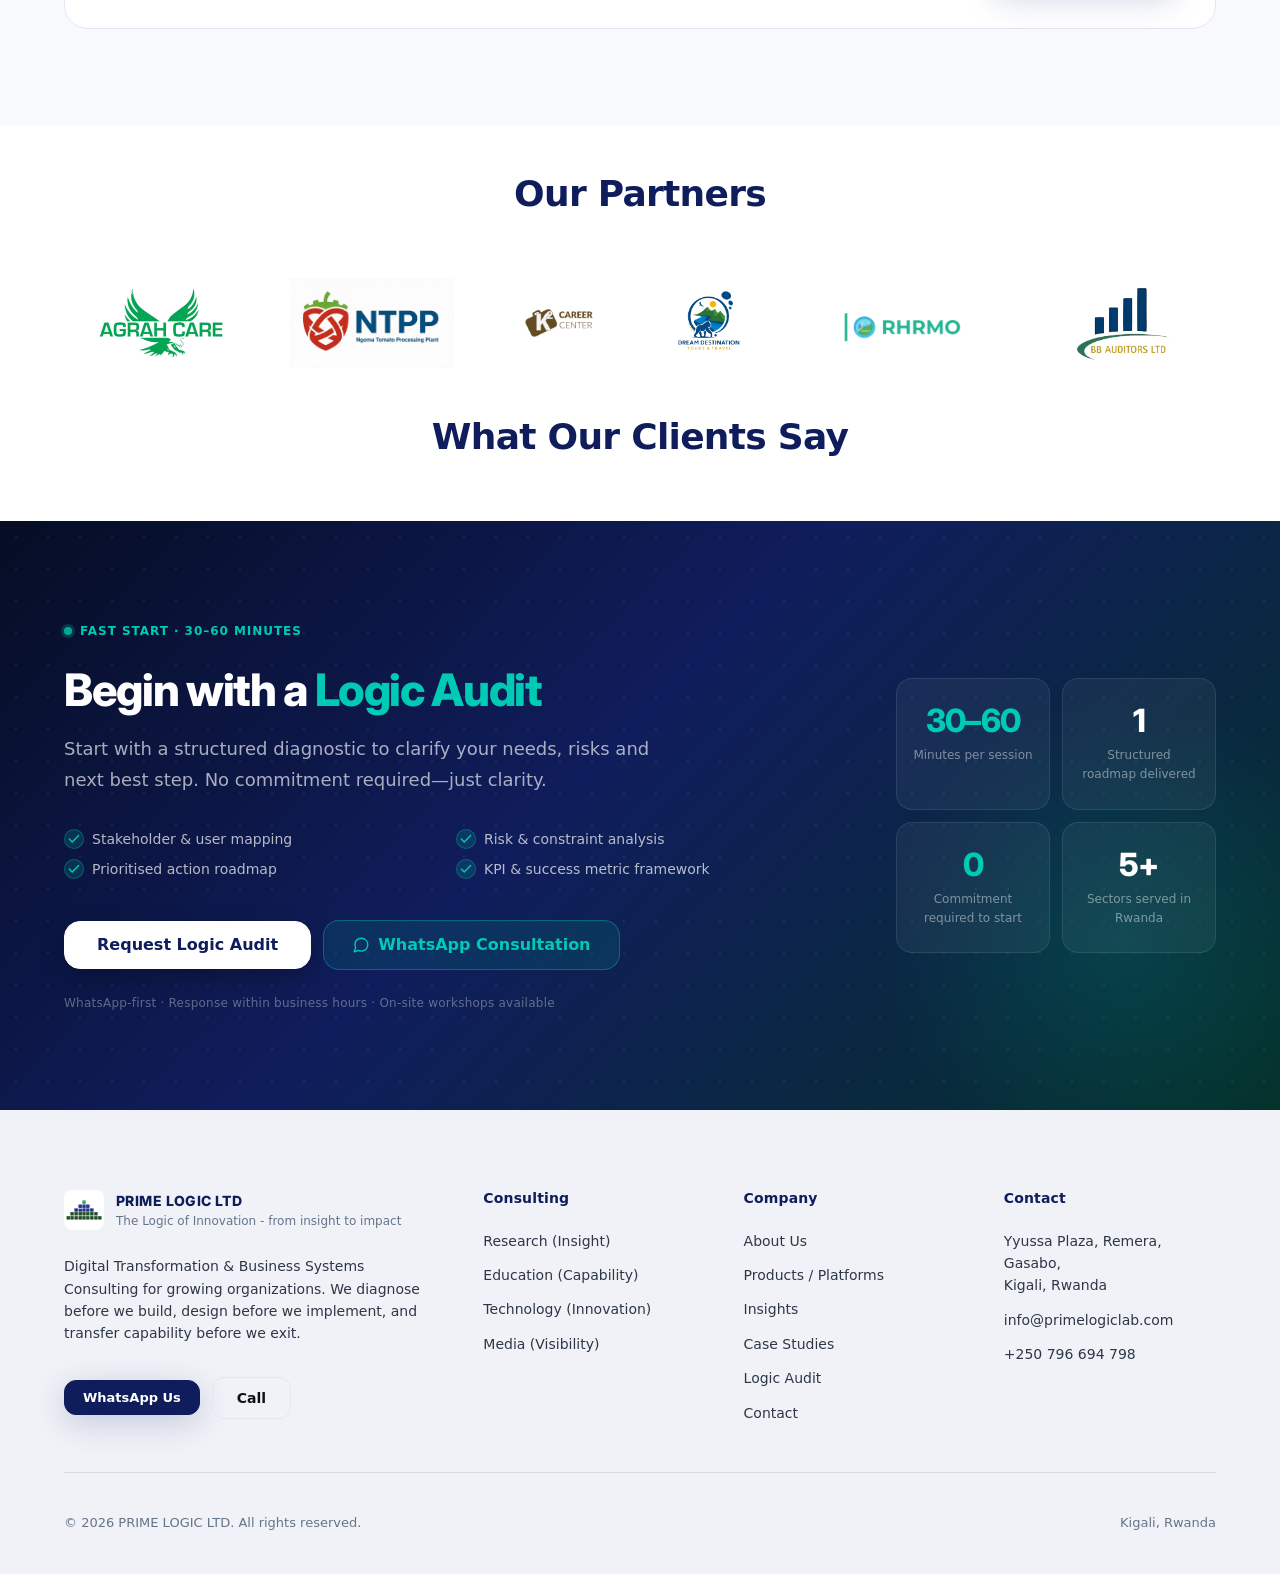
==== commit 21d3723d: "added some things" ====
--- a/index.html
+++ b/index.html
@@ -225,7 +225,7 @@
           <img src="assets/img/prime-logic-logo.png" alt="Prime Logic logo" width="42" height="42">
           <div class="logo-text">
             <span class="logo-name">PRIME LOGIC LTD</span>
-            <span class="logo-tagline">From Insight To Impact</span>
+            <span class="logo-tagline">The Logic of Innovation - from insight to impact</span>
           </div>
         </a>
 
@@ -242,7 +242,7 @@
 
         <div class="header-actions">
           <a class="btn btn--secondary btn--sm" href="tel:+250796694798">Call Now</a>
-          <a class="btn btn--primary btn--sm" href="https://wa.me/250796694798?text=Hello%20Prime%20Logic%20Team.%20I%E2%80%99m%20interested%20in%20a%20Logic%20Audit.%20My%20organization%20is%20_____.%20We%20need%20support%20with%20%28Research%20/%20Education%20/%20Technology%20/%20Media%29.%20Our%20goal%20is%20_____.%20Please%20advise%20next%20steps." target="_blank" rel="noopener">Request a Logic Audit</a>
+          <a class="btn btn--primary btn--sm" href="logic-audit.html#audit-form">Request a Logic Audit</a>
           <button class="menu-toggle" id="menu-toggle" aria-label="Toggle navigation" aria-expanded="false">
             <span></span>
             <span></span>
@@ -450,7 +450,7 @@
     </section>
 
     <!-- ─── PRIME LOOP METHODOLOGY ───────────────────────────── -->
-    <section class="pl-section" id="prime-loop" aria-labelledby="pl-heading">
+   <section class="pl-section" id="solutions" aria-label="Prime Loop methodology overview">
       <div class="container">
 
         <!-- Header row -->
@@ -502,19 +502,14 @@
 
           <!-- Step 1: Research -->
           <article class="pl-card pl-card--blue reveal reveal-delay-1" role="listitem">
-            <div class="pl-card__step">01</div>
-            <div class="pl-card__icon" aria-hidden="true">
-              <svg width="26" height="26" viewBox="0 0 24 24" fill="none"><circle cx="11" cy="11" r="8" stroke="currentColor" stroke-width="1.8"/><path d="m21 21-4.35-4.35" stroke="currentColor" stroke-width="1.8" stroke-linecap="round"/></svg>
-            </div>
+             <img src="assets/img/icon-research.gif" class="card-icon-gif" alt="Research">
             <h3 class="pl-card__title">Research</h3>
-            <p class="pl-card__sub">Insight &amp; Diagnosis</p>
-            <p class="pl-card__text">We map your situation before recommending anything. Goals, users, constraints and risks are documented and validated.</p>
-            <ul class="pl-card__list">
-              <li>Logic Audit</li>
-              <li>Stakeholder mapping</li>
-              <li>Market &amp; user research</li>
-              <li>KPI baseline</li>
-            </ul>
+           <p class="pl-card__sub">Insight &amp; Diagnosis</p>
+           <p class="pl-card__text">Before we recommend anything, we map your reality goals, risks, and constraints fully documented.</p>
+           <ul class="pl-card__list">
+             <li>Logic &amp; market audit</li>
+             <li>Stakeholder &amp; KPI mapping</li>
+           </ul>
           </article>
 
           <div class="pl-arrow" aria-hidden="true">
@@ -523,18 +518,13 @@
 
           <!-- Step 2: Education -->
           <article class="pl-card pl-card--green reveal reveal-delay-2" role="listitem">
-            <div class="pl-card__step">02</div>
-            <div class="pl-card__icon" aria-hidden="true">
-              <svg width="26" height="26" viewBox="0 0 24 24" fill="none"><path d="M22 10v6M2 10l10-5 10 5-10 5z" stroke="currentColor" stroke-width="1.8" stroke-linecap="round" stroke-linejoin="round"/><path d="M6 12v5c3.33 2 8.67 2 12 0v-5" stroke="currentColor" stroke-width="1.8" stroke-linecap="round" stroke-linejoin="round"/></svg>
-            </div>
+           <img src="assets/img/icon-education.gif" class="card-icon-gif" alt="Education">
             <h3 class="pl-card__title">Education</h3>
             <p class="pl-card__sub">Capability &amp; Readiness</p>
-            <p class="pl-card__text">We build the internal capacity your team needs to own, operate and sustain every system we deliver.</p>
+            <p class="pl-card__text">We equip your team to own and sustain every system we deliver.</p>
             <ul class="pl-card__list">
-              <li>Role-based training</li>
-              <li>SOPs &amp; manuals</li>
-              <li>Change management</li>
-              <li>QMS readiness</li>
+             <li>Training &amp; SOPs</li>
+             <li>Change &amp; QMS readiness</li>
             </ul>
           </article>
 
@@ -544,19 +534,14 @@
 
           <!-- Step 3: Technology -->
           <article class="pl-card pl-card--teal reveal reveal-delay-3" role="listitem">
-            <div class="pl-card__step">03</div>
-            <div class="pl-card__icon" aria-hidden="true">
-              <svg width="26" height="26" viewBox="0 0 24 24" fill="none"><rect x="2" y="3" width="20" height="14" rx="2" stroke="currentColor" stroke-width="1.8"/><path d="M8 21h8M12 17v4" stroke="currentColor" stroke-width="1.8" stroke-linecap="round"/></svg>
-            </div>
+            <img src="assets/img/icon-technology.gif" class="card-icon-gif" alt="Technology">
             <h3 class="pl-card__title">Technology</h3>
-            <p class="pl-card__sub">Systems &amp; Platforms</p>
-            <p class="pl-card__text">We design and build scalable digital infrastructure grounded in the research and aligned to your team's capability.</p>
-            <ul class="pl-card__list">
-              <li>Web &amp; portal systems</li>
-              <li>Dashboards &amp; reporting</li>
-              <li>Workflow automation</li>
-              <li>Managed hosting</li>
-            </ul>
+           <p class="pl-card__sub">Systems &amp; Platforms</p>
+           <p class="pl-card__text">Scalable digital infrastructure built on research and aligned to your team's reality.</p>
+           <ul class="pl-card__list">
+             <li>Web, portals &amp; dashboards</li>
+             <li>Automation &amp; managed hosting</li>
+           </ul>
           </article>
 
           <div class="pl-arrow" aria-hidden="true">
@@ -565,18 +550,13 @@
 
           <!-- Step 4: Communication -->
           <article class="pl-card pl-card--purple reveal reveal-delay-4" role="listitem">
-            <div class="pl-card__step">04</div>
-            <div class="pl-card__icon" aria-hidden="true">
-              <svg width="26" height="26" viewBox="0 0 24 24" fill="none"><path d="M21 15a2 2 0 0 1-2 2H7l-4 4V5a2 2 0 0 1 2-2h14a2 2 0 0 1 2 2z" stroke="currentColor" stroke-width="1.8" stroke-linecap="round" stroke-linejoin="round"/></svg>
-            </div>
+             <img src="assets/img/icon-media.gif" class="card-icon-gif" alt="Media">
             <h3 class="pl-card__title">Communication</h3>
             <p class="pl-card__sub">Visibility &amp; Storytelling</p>
-            <p class="pl-card__text">We translate results into compelling narratives that reach stakeholders, funders and customers through the right channels.</p>
+            <p class="pl-card__text">We turn results into narratives that reach the right stakeholders through the right channels.</p>
             <ul class="pl-card__list">
-              <li>Brand storytelling</li>
-              <li>Campaign strategy</li>
-              <li>Content systems</li>
-              <li>Impact reporting</li>
+               <li>Brand, content &amp; campaigns</li>
+               <li>Impact reporting</li>
             </ul>
           </article>
 
@@ -586,18 +566,13 @@
 
           <!-- Step 5: Measurable Impact -->
           <article class="pl-card pl-card--gold reveal reveal-delay-4" role="listitem">
-            <div class="pl-card__step">05</div>
-            <div class="pl-card__icon" aria-hidden="true">
-              <svg width="26" height="26" viewBox="0 0 24 24" fill="none"><polyline points="22 12 18 12 15 21 9 3 6 12 2 12" stroke="currentColor" stroke-width="1.8" stroke-linecap="round" stroke-linejoin="round"/></svg>
-            </div>
+            <img src="assets/img/measurable impact.gif" class="card-icon-gif" alt="Impact">
             <h3 class="pl-card__title">Measurable Impact</h3>
             <p class="pl-card__sub">Outcomes &amp; Optimisation</p>
-            <p class="pl-card__text">Every engagement closes with defined KPIs, performance data and a continuous improvement loop your team can run independently.</p>
+            <p class="pl-card__text">Every engagement closes with clear KPIs and an improvement loop your team can run independently.</p>
             <ul class="pl-card__list">
-              <li>KPI dashboards</li>
-              <li>Performance reviews</li>
-              <li>Optimisation loops</li>
-              <li>Handover documentation</li>
+               <li>Dashboards &amp; performance reviews</li>
+               <li>Optimisation &amp; handover</li>
             </ul>
           </article>
 
@@ -608,7 +583,7 @@
           <p class="pl-trust__text">
             The Prime Loop is the methodology behind all Prime Logic consulting packages—from a single Logic Audit to a full Prime Loop Bundle engagement.
           </p>
-          <a class="btn btn--white btn--lg" href="services.html">View Consulting Packages &rarr;</a>
+          <a class="btn btn--primary" href="services.html">View Consulting Packages &rarr;</a>
         </div>
 
       </div>
@@ -833,7 +808,7 @@
       <div class="container">
         <div class="section-header section-header--center reveal">
           <span class="section-label">How We Work</span>
-          <h2 class="section-title">A structured path from insight to impact</h2>
+          <h2 class="section-title">A structured path The Logic of Innovation - from insight to impact</h2>
           <p class="section-subtitle">Every engagement follows the Prime Loop—a proven sequence that turns complexity into clarity, capability, and measurable results.</p>
         </div>
 
@@ -923,145 +898,128 @@
         <div class="cs-grid">
 
           <!-- Case Study 1: RHRMO -->
-          <article class="cs-card reveal reveal-delay-1">
-            <div class="cs-card__img-wrap">
-              <img
-                src="https://images.unsplash.com/photo-1460925895917-afdab827c52f?w=800&h=480&fit=crop&q=80"
-                alt="RHRMO website transformation project"
-                class="cs-card__img"
-                loading="lazy"
-              >
-              <div class="cs-card__client">
-                <img src="assets/img/rhmo.png" alt="RHRMO" class="cs-card__client-logo">
-              </div>
-              <span class="cs-card__sector">Healthcare &middot; Digital Transformation</span>
-            </div>
-            <div class="cs-card__body">
-              <h3 class="cs-card__title">RHRMO Website Transformation</h3>
-              <div class="cs-card__row">
-                <div class="cs-card__block">
-                  <span class="cs-card__label">Challenge</span>
-                  <p class="cs-card__text">RHRMO had no structured digital presence. Stakeholders and job seekers could not find or engage with the organisation online, limiting reach and credibility.</p>
-                </div>
-                <div class="cs-card__block">
-                  <span class="cs-card__label">Solution</span>
-                  <p class="cs-card__text">Prime Logic delivered a Logic Audit, designed a conversion-led website architecture, built the platform on Prime CMS and trained the internal team to manage content independently.</p>
-                </div>
-              </div>
-              <div class="cs-card__results">
-                <span class="cs-card__label">Results</span>
-                <div class="cs-card__metrics">
-                  <div class="cs-card__metric">
-                    <span class="cs-card__metric-val">100%</span>
-                    <span class="cs-card__metric-lbl">Digital presence established</span>
-                  </div>
-                  <div class="cs-card__metric">
-                    <span class="cs-card__metric-val">Staff</span>
-                    <span class="cs-card__metric-lbl">Trained to own the system</span>
-                  </div>
-                  <div class="cs-card__metric">
-                    <span class="cs-card__metric-val">SEO</span>
-                    <span class="cs-card__metric-lbl">Optimised from launch</span>
-                  </div>
-                </div>
-              </div>
-              <a class="btn btn--primary btn--sm cs-card__cta" href="https://wa.me/250796694798?text=Hello%20Prime%20Logic%20Team.%20I%E2%80%99d%20like%20to%20discuss%20a%20similar%20website%20transformation%20for%20my%20organization.%20Please%20advise%20next%20steps." target="_blank" rel="noopener">Discuss a Similar Project</a>
-            </div>
-          </article>
-
-          <!-- Case Study 2: K2 Career Center -->
-          <article class="cs-card reveal reveal-delay-2">
-            <div class="cs-card__img-wrap">
-              <img
-                src="https://images.unsplash.com/photo-1586281380349-632531db7ed4?w=800&h=480&fit=crop&q=80"
-                alt="K2 Career Center job portal platform"
-                class="cs-card__img"
-                loading="lazy"
-              >
-              <div class="cs-card__client">
-                <img src="assets/img/K2C.png" alt="K2 Career Center" class="cs-card__client-logo">
-              </div>
-              <span class="cs-card__sector">Education &middot; Job Portal</span>
-            </div>
-            <div class="cs-card__body">
-              <h3 class="cs-card__title">K2 Career Center Job Portal</h3>
-              <div class="cs-card__row">
-                <div class="cs-card__block">
-                  <span class="cs-card__label">Challenge</span>
-                  <p class="cs-card__text">K2 Career Center managed job listings and candidate applications manually via email and spreadsheets, creating bottlenecks and a poor experience for both employers and job seekers.</p>
-                </div>
-                <div class="cs-card__block">
-                  <span class="cs-card__label">Solution</span>
-                  <p class="cs-card__text">A custom job portal was designed and built with employer dashboards, candidate profiles, application tracking and automated notifications—with full team training and SOPs on handover.</p>
-                </div>
-              </div>
-              <div class="cs-card__results">
-                <span class="cs-card__label">Results</span>
-                <div class="cs-card__metrics">
-                  <div class="cs-card__metric">
-                    <span class="cs-card__metric-val">Manual</span>
-                    <span class="cs-card__metric-lbl">Processes eliminated</span>
-                  </div>
-                  <div class="cs-card__metric">
-                    <span class="cs-card__metric-val">Portal</span>
-                    <span class="cs-card__metric-lbl">Live with employer &amp; candidate access</span>
-                  </div>
-                  <div class="cs-card__metric">
-                    <span class="cs-card__metric-val">Team</span>
-                    <span class="cs-card__metric-lbl">Fully trained &amp; independent</span>
-                  </div>
-                </div>
-              </div>
-              <a class="btn btn--primary btn--sm cs-card__cta" href="https://wa.me/250796694798?text=Hello%20Prime%20Logic%20Team.%20I%E2%80%99d%20like%20to%20discuss%20a%20custom%20portal%20or%20platform%20for%20my%20organization.%20Please%20advise%20next%20steps." target="_blank" rel="noopener">Discuss a Similar Project</a>
-            </div>
-          </article>
-
-          <!-- Case Study 3: UtuFlow HRMS -->
-          <article class="cs-card reveal reveal-delay-3">
-            <div class="cs-card__img-wrap">
-              <img
-                src="https://images.unsplash.com/photo-1553877522-43269d4ea984?w=800&h=480&fit=crop&q=80"
-                alt="UtuFlow HRMS human resource management system"
-                class="cs-card__img"
-                loading="lazy"
-              >
-              <div class="cs-card__client">
-                <img src="assets/img/UtuFlow.png" alt="UtuFlow" class="cs-card__client-logo">
-              </div>
-              <span class="cs-card__sector">HR Technology &middot; Business Systems</span>
-            </div>
-            <div class="cs-card__body">
-              <h3 class="cs-card__title">UtuFlow HRMS</h3>
-              <div class="cs-card__row">
-                <div class="cs-card__block">
-                  <span class="cs-card__label">Challenge</span>
-                  <p class="cs-card__text">UtuFlow needed a scalable HR management system to replace fragmented tools and spreadsheets—one that HR teams could own, configure and operate without ongoing technical dependency.</p>
-                </div>
-                <div class="cs-card__block">
-                  <span class="cs-card__label">Solution</span>
-                  <p class="cs-card__text">Prime Logic designed and built a modular HRMS covering employee records, leave management, payroll reporting and performance tracking—with role-based access, SOPs and a full capability transfer programme.</p>
-                </div>
-              </div>
-              <div class="cs-card__results">
-                <span class="cs-card__label">Results</span>
-                <div class="cs-card__metrics">
-                  <div class="cs-card__metric">
-                    <span class="cs-card__metric-val">HRMS</span>
-                    <span class="cs-card__metric-lbl">Fully operational at launch</span>
-                  </div>
-                  <div class="cs-card__metric">
-                    <span class="cs-card__metric-val">0</span>
-                    <span class="cs-card__metric-lbl">External dependency post-handover</span>
-                  </div>
-                  <div class="cs-card__metric">
-                    <span class="cs-card__metric-val">SOPs</span>
-                    <span class="cs-card__metric-lbl">Documented for every module</span>
-                  </div>
-                </div>
-              </div>
-              <a class="btn btn--primary btn--sm cs-card__cta" href="https://wa.me/250796694798?text=Hello%20Prime%20Logic%20Team.%20I%E2%80%99d%20like%20to%20discuss%20an%20HRMS%20or%20business%20system%20for%20my%20organization.%20Please%20advise%20next%20steps." target="_blank" rel="noopener">Discuss a Similar Project</a>
-            </div>
-          </article>
+<article class="cs-card reveal reveal-delay-1">
+  <div class="cs-card__img-wrap">
+    <img src="assets/img/rhmo.png" alt="RHRMO" class="cs-card__client-logo">
+    <div class="cs-card__client">
+      <img src="assets/img/rhmo.png" alt="RHRMO" class="cs-card__client-logo">
+    </div>
+    <span class="cs-card__sector">Healthcare &middot; Digital Transformation</span>
+  </div>
+  <div class="cs-card__body">
+    <h3 class="cs-card__title">RHRMO Website Transformation</h3>
+    <div class="cs-card__row">
+      <div class="cs-card__block">
+        <span class="cs-card__label">Challenge</span>
+        <p class="cs-card__text">No digital presence — stakeholders and job seekers couldn't find or engage with RHRMO online.</p>
+      </div>
+      <div class="cs-card__block">
+        <span class="cs-card__label">Solution</span>
+        <p class="cs-card__text">Logic Audit, conversion-led website built on Prime CMS — handed over with full team training.</p>
+      </div>
+    </div>
+    <div class="cs-card__results">
+      <span class="cs-card__label">Results</span>
+      <div class="cs-card__metrics">
+        <div class="cs-card__metric">
+          <span class="cs-card__metric-val">100%</span>
+          <span class="cs-card__metric-lbl">Digital presence built from zero</span>
+        </div>
+        <div class="cs-card__metric">
+          <span class="cs-card__metric-val">SEO</span>
+          <span class="cs-card__metric-lbl">Optimised from launch</span>
+        </div>
+      </div>
+    </div>
+    <a class="btn btn--primary btn--sm cs-card__cta" href="https://wa.me/250796694798?text=Hello%20Prime%20Logic%20Team.%20I%E2%80%99d%20like%20to%20discuss%20a%20similar%20website%20transformation%20for%20my%20organization.%20Please%20advise%20next%20steps." target="_blank" rel="noopener">Discuss a Similar Project</a>
+  </div>
+</article>
+
+<!-- Case Study 2: K2 Career Center -->
+<article class="cs-card reveal reveal-delay-2">
+  <div class="cs-card__img-wrap">
+    <img
+      src="https://images.unsplash.com/photo-1497032628192-86f99bcd76bc?w=800&h=480&fit=crop&q=80"
+      alt="K2 Career Center job portal project"
+      class="cs-card__img"
+      loading="lazy"
+    >
+    <div class="cs-card__client">
+      <img src="assets/img/K2C.png" alt="K2 Career Center" class="cs-card__client-logo">
+    </div>
+    <span class="cs-card__sector">Recruitment &middot; Workflow Automation</span>
+  </div>
+  <div class="cs-card__body">
+    <h3 class="cs-card__title">K2 Career Center Portal</h3>
+    <div class="cs-card__row">
+      <div class="cs-card__block">
+        <span class="cs-card__label">Challenge</span>
+        <p class="cs-card__text">Job listings and applications run manually via email and spreadsheets — bottlenecks on both sides.</p>
+      </div>
+      <div class="cs-card__block">
+        <span class="cs-card__label">Solution</span>
+        <p class="cs-card__text">Custom job portal with employer dashboards, application tracking and automated notifications — handed over with SOPs.</p>
+      </div>
+    </div>
+    <div class="cs-card__results">
+      <span class="cs-card__label">Results</span>
+      <div class="cs-card__metrics">
+        <div class="cs-card__metric">
+          <span class="cs-card__metric-val">0</span>
+          <span class="cs-card__metric-lbl">Manual processes remaining</span>
+        </div>
+        <div class="cs-card__metric">
+          <span class="cs-card__metric-val">Portal</span>
+          <span class="cs-card__metric-lbl">Live with employer &amp; candidate access</span>
+        </div>
+      </div>
+    </div>
+    <a class="btn btn--primary btn--sm cs-card__cta" href="https://wa.me/250796694798?text=Hello%20Prime%20Logic%20Team.%20I%E2%80%99d%20like%20to%20discuss%20a%20similar%20portal%20for%20my%20organization.%20Please%20advise%20next%20steps." target="_blank" rel="noopener">Discuss a Similar Project</a>
+  </div>
+</article>
+
+<!-- Case Study 3: UtuFlow HRMS -->
+<article class="cs-card reveal reveal-delay-3">
+  <div class="cs-card__img-wrap">
+    <img
+      src="https://images.unsplash.com/photo-1553877522-43269d4ea984?w=800&h=480&fit=crop&q=80"
+      alt="UtuFlow HRMS human resource management system"
+      class="cs-card__img"
+      loading="lazy"
+    >
+    <div class="cs-card__client">
+      <img src="assets/img/UtuFlow.png" alt="UtuFlow" class="cs-card__client-logo">
+    </div>
+    <span class="cs-card__sector">HR Technology &middot; Business Systems</span>
+  </div>
+  <div class="cs-card__body">
+    <h3 class="cs-card__title">UtuFlow HRMS</h3>
+    <div class="cs-card__row">
+      <div class="cs-card__block">
+        <span class="cs-card__label">Challenge</span>
+        <p class="cs-card__text">Fragmented tools and spreadsheets with no scalable HR system the team could own independently.</p>
+      </div>
+      <div class="cs-card__block">
+        <span class="cs-card__label">Solution</span>
+        <p class="cs-card__text">Modular HRMS covering records, leave, payroll and performance — handed over with role-based access and SOPs.</p>
+      </div>
+    </div>
+    <div class="cs-card__results">
+      <span class="cs-card__label">Results</span>
+      <div class="cs-card__metrics">
+        <div class="cs-card__metric">
+          <span class="cs-card__metric-val">HRMS</span>
+          <span class="cs-card__metric-lbl">Fully operational at launch</span>
+        </div>
+        <div class="cs-card__metric">
+          <span class="cs-card__metric-val">0</span>
+          <span class="cs-card__metric-lbl">External dependency post-handover</span>
+        </div>
+      </div>
+    </div>
+    <a class="btn btn--primary btn--sm cs-card__cta" href="https://wa.me/250796694798?text=Hello%20Prime%20Logic%20Team.%20I%E2%80%99d%20like%20to%20discuss%20an%20HRMS%20or%20business%20system%20for%20my%20organization.%20Please%20advise%20next%20steps." target="_blank" rel="noopener">Discuss a Similar Project</a>
+  </div>
+</article>
 
         </div>
 
@@ -1083,7 +1041,7 @@
           <div class="founder-profile reveal">
             <div class="founder-img-wrap">
               <img
-                src="assets/img/about.jpg"
+                src="https://plus.unsplash.com/premium_photo-1658506615399-d1280310ad6c?w=600&auto=format&fit=crop&q=60&ixlib=rb-4.1.0&ixid=M3wxMjA3fDB8MHxzZWFyY2h8MXx8cHJvZmVzc2lvbmFsJTIwYmxhY2slMjBtYW58ZW58MHx8MHx8fDA%3D"
                 alt="Sylvestre Bizumuremyi — CEO, Prime Logic Ltd"
                 class="founder-img"
                 loading="lazy"
@@ -1426,7 +1384,7 @@
             <img src="assets/img/prime-logic-logo.png" alt="Prime Logic logo" width="40" height="40">
             <div>
               <div class="footer-brand-name">PRIME LOGIC LTD</div>
-              <div class="footer-brand-tag">From Insight To Impact</div>
+              <div class="footer-brand-tag">The Logic of Innovation - from insight to impact</div>
             </div>
           </div>
           <p class="footer-desc">
--- a/assets/css/styles.css
+++ b/assets/css/styles.css
@@ -11,7 +11,7 @@
   font-family: 'Inter';
   font-style: normal;
   font-weight: 400;
-  font-display: swap;
+  font-disay: swap;
   src: local('Inter');
 }
 
@@ -446,14 +446,14 @@
 .nav-menu {
   display: flex;
   align-items: center;
-  gap: var(--sp-1);
+  gap: var(--sp-2);
 }
 
 .nav-menu a {
   font-size: var(--fs-small);
   font-weight: var(--fw-medium);
   color: var(--muted);
-  padding: var(--sp-2) var(--sp-3);
+  padding: var(--sp-4) var(--sp-1);
   border-radius: var(--radius-sm);
   transition: all var(--duration-fast) var(--ease);
   position: relative;
@@ -2660,7 +2660,7 @@
 /* Image area */
 .cs-card__img-wrap {
   position: relative;
-  height: 220px;
+  height: 150px;
   overflow: hidden;
   flex-shrink: 0;
 }
@@ -2774,8 +2774,8 @@
 .cs-card__results {
   display: flex;
   flex-direction: column;
-  gap: var(--sp-3);
-  padding: var(--sp-4);
+  gap: var(--sp-1);
+  padding: var(--sp-1);
   background: var(--bg-warm);
   border: 1px solid var(--line-light);
   border-radius: var(--radius-lg);
@@ -2784,16 +2784,16 @@
 .cs-card__metrics {
   display: grid;
   grid-template-columns: repeat(3, 1fr);
-  gap: var(--sp-3);
-  margin-top: var(--sp-2);
+  gap: var(--sp-1);
+  margin-top: var(--sp-1);
 }
 
 .cs-card__metric {
   display: flex;
   flex-direction: column;
-  gap: 3px;
+  gap: 2px;
   text-align: center;
-  padding: var(--sp-3) var(--sp-2);
+  padding: var(--sp-2) var(--sp-1);
   background: var(--bg);
   border-radius: var(--radius);
   border: 1px solid var(--line);
@@ -3097,7 +3097,7 @@
 
 /* ─── CONSULTING PACKAGES SECTION ──────────────────────────── */
 .pkg-section {
-  background: var(--bg-warm);
+  background: var(--bg-alt);
   border-top: 1px solid var(--line-light);
   border-bottom: 1px solid var(--line-light);
 }
@@ -3390,7 +3390,7 @@
 
 /* ─── PRIME LOOP METHODOLOGY SECTION ───────────────────────── */
 .pl-section {
-  background: linear-gradient(160deg, #080f2a 0%, #0d1a3e 60%, #071e2e 100%);
+  background: var(--bg-warm);
   padding: var(--sp-11) 0 var(--sp-10);
   position: relative;
   overflow: hidden;
@@ -3440,7 +3440,7 @@
 .pl-title {
   font-size: var(--fs-h1);
   font-weight: var(--fw-extrabold);
-  color: #fff;
+  color: #0c0127;
   letter-spacing: -0.03em;
   line-height: var(--lh-tight);
   margin-bottom: var(--sp-5);
@@ -3449,7 +3449,7 @@
 
 .pl-intro {
   font-size: var(--fs-body-lg);
-  color: rgba(255,255,255,.6);
+  color: rgba(12, 4, 62, 0.6);
   line-height: var(--lh-relaxed);
   max-width: 52ch;
 }
@@ -3505,13 +3505,13 @@
 .pl-badge__title {
   font-size: var(--fs-body);
   font-weight: var(--fw-semibold);
-  color: #fff;
+  color: #0b041f;
   line-height: 1.3;
 }
 
 .pl-badge__sub {
   font-size: var(--fs-small);
-  color: rgba(255,255,255,.45);
+  color: rgba(1, 4, 37, 0.45);
   margin-top: 2px;
 }
 
@@ -3542,10 +3542,10 @@
   flex: 1;
   min-width: 0;
   background: rgba(255,255,255,.04);
-  border: 1px solid rgba(255,255,255,.08);
+  border: 2px solid rgba(1, 2, 19, 0.08);
   border-top: 3px solid transparent;
   border-radius: var(--radius-lg);
-  padding: var(--sp-6) var(--sp-5);
+  padding: var(--sp-4) var(--sp-3);
   transition: background var(--duration) var(--ease), transform var(--duration) var(--ease), box-shadow var(--duration) var(--ease);
   position: relative;
 }
@@ -3590,7 +3590,7 @@
 .pl-card__title {
   font-size: var(--fs-h4);
   font-weight: var(--fw-bold);
-  color: #fff;
+  color: #04021a;
   margin-bottom: var(--sp-1);
   letter-spacing: -0.01em;
 }
@@ -3600,15 +3600,15 @@
   font-weight: var(--fw-semibold);
   text-transform: uppercase;
   letter-spacing: 0.07em;
-  color: rgba(255,255,255,.35);
+  color: rgba(4, 4, 18, 0.35);
   margin-bottom: var(--sp-4);
 }
 
 .pl-card__text {
   font-size: var(--fs-small);
-  color: rgba(255,255,255,.55);
+  color: rgba(3, 0, 14, 0.55);
   line-height: var(--lh-relaxed);
-  margin-bottom: var(--sp-5);
+  margin-bottom: var(--sp-3);
 }
 
 .pl-card__list {
@@ -3616,12 +3616,12 @@
   flex-direction: column;
   gap: var(--sp-2);
   border-top: 1px solid rgba(255,255,255,.07);
-  padding-top: var(--sp-4);
+  padding-top: var(--sp-2);
 }
 
 .pl-card__list li {
   font-size: var(--fs-xs);
-  color: rgba(255,255,255,.4);
+  color: rgba(3, 1, 13, 0.4);
   display: flex;
   align-items: center;
   gap: var(--sp-2);
@@ -3659,7 +3659,7 @@
 
 .pl-trust__text {
   font-size: var(--fs-body-lg);
-  color: rgba(255,255,255,.65);
+  color: rgba(1, 0, 6, 0.65);
   line-height: var(--lh-normal);
   max-width: 60ch;
 }
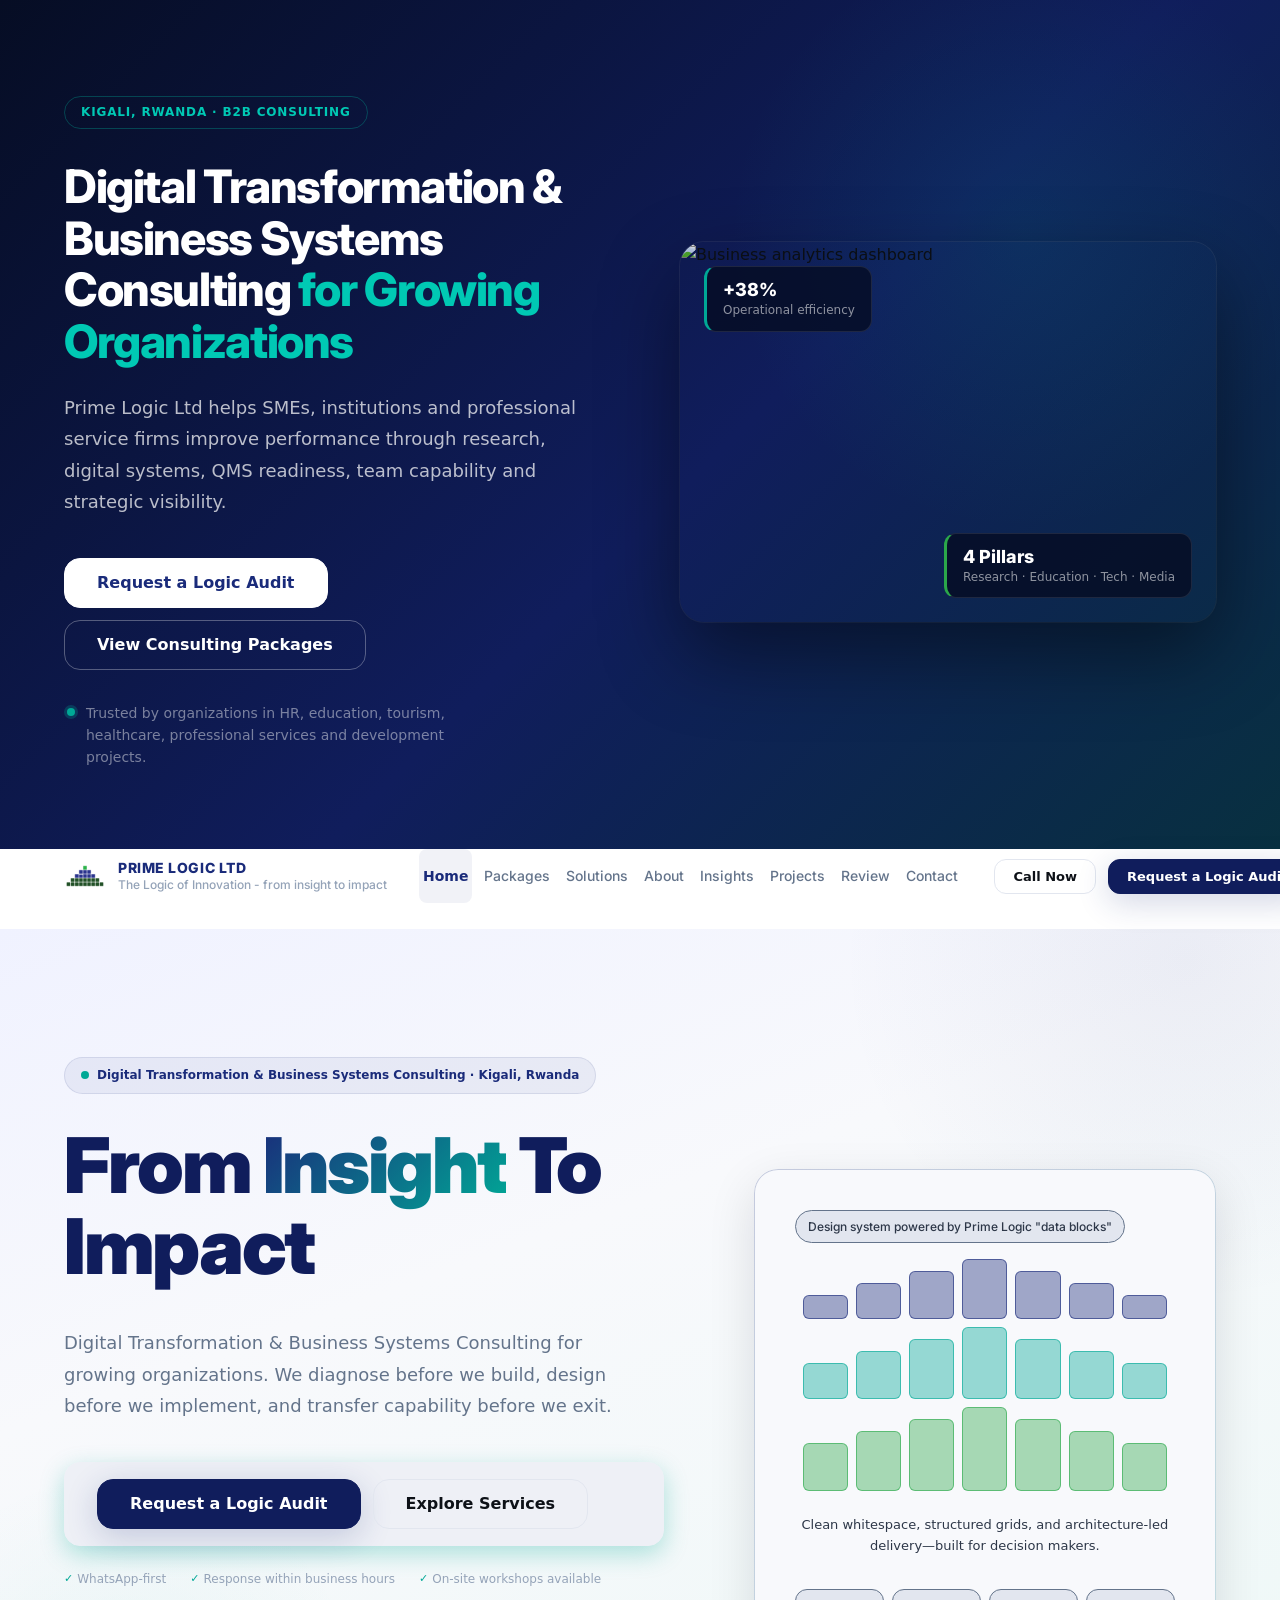
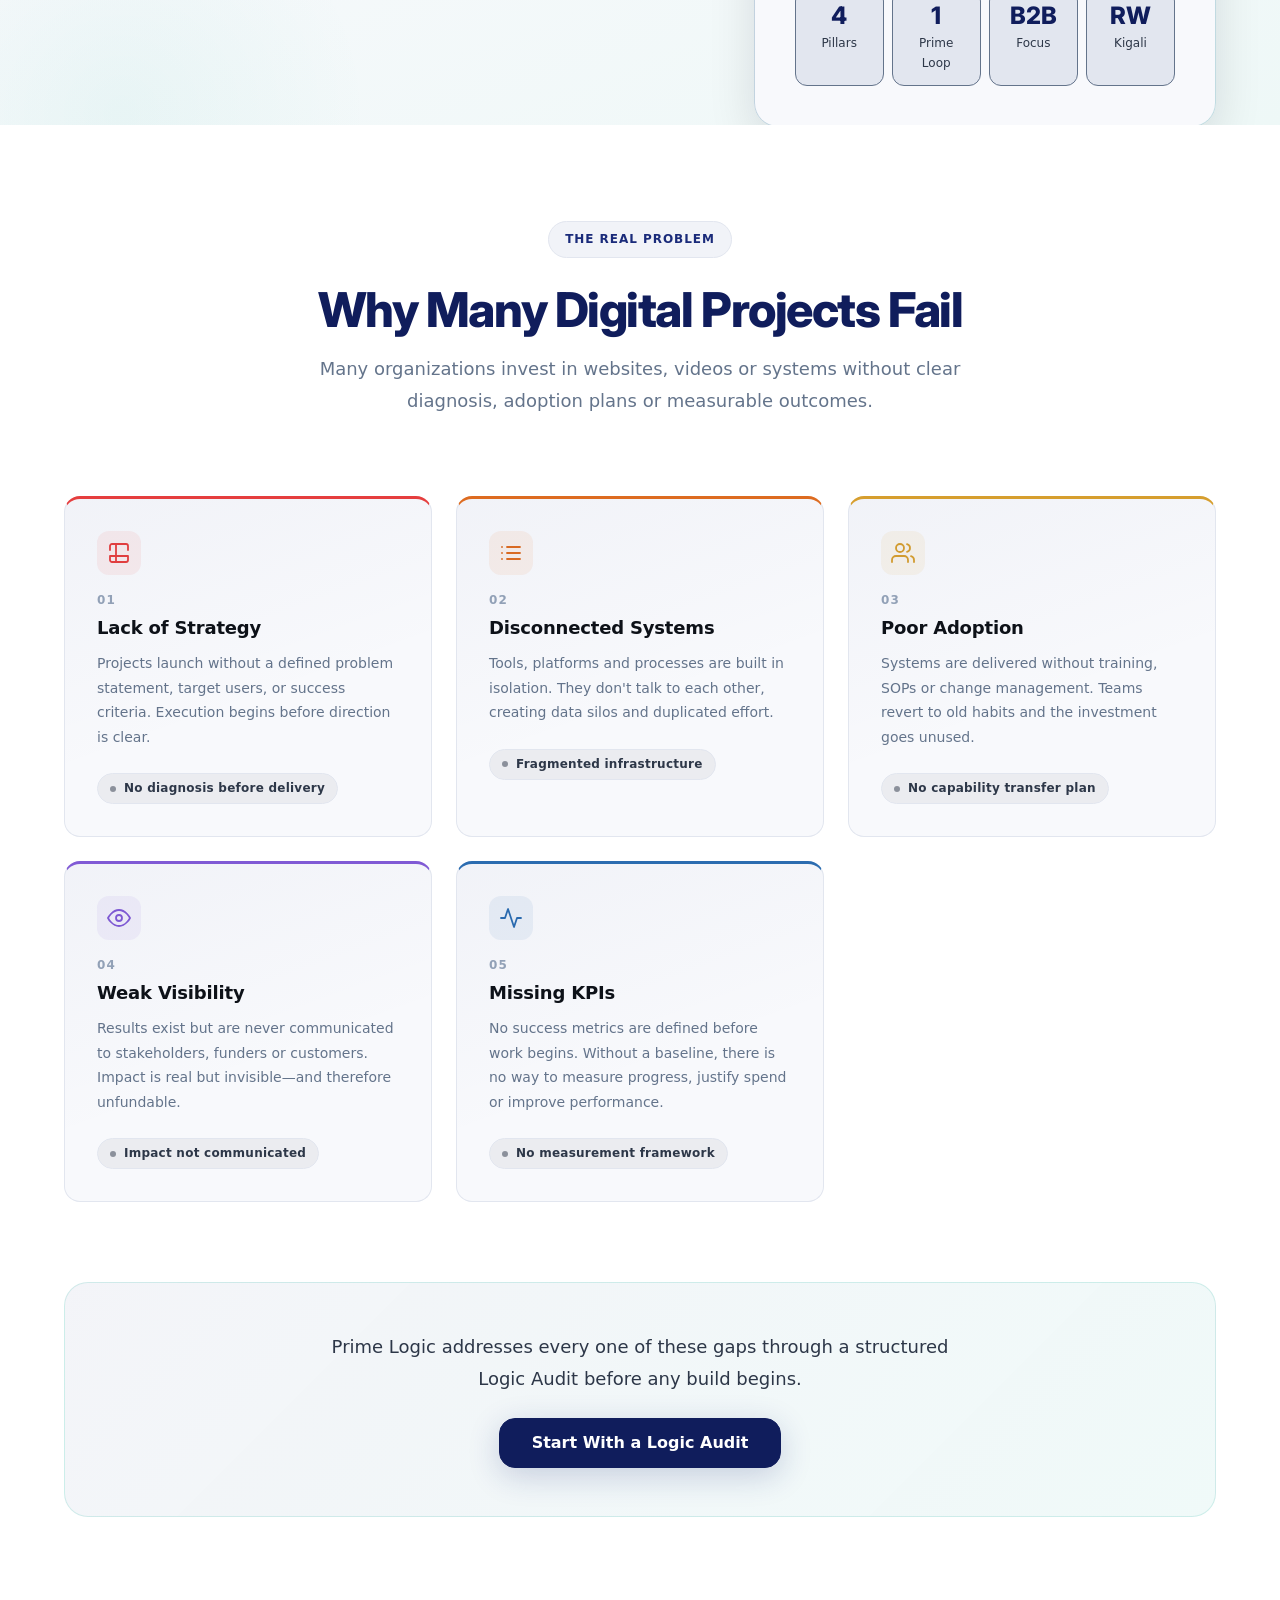
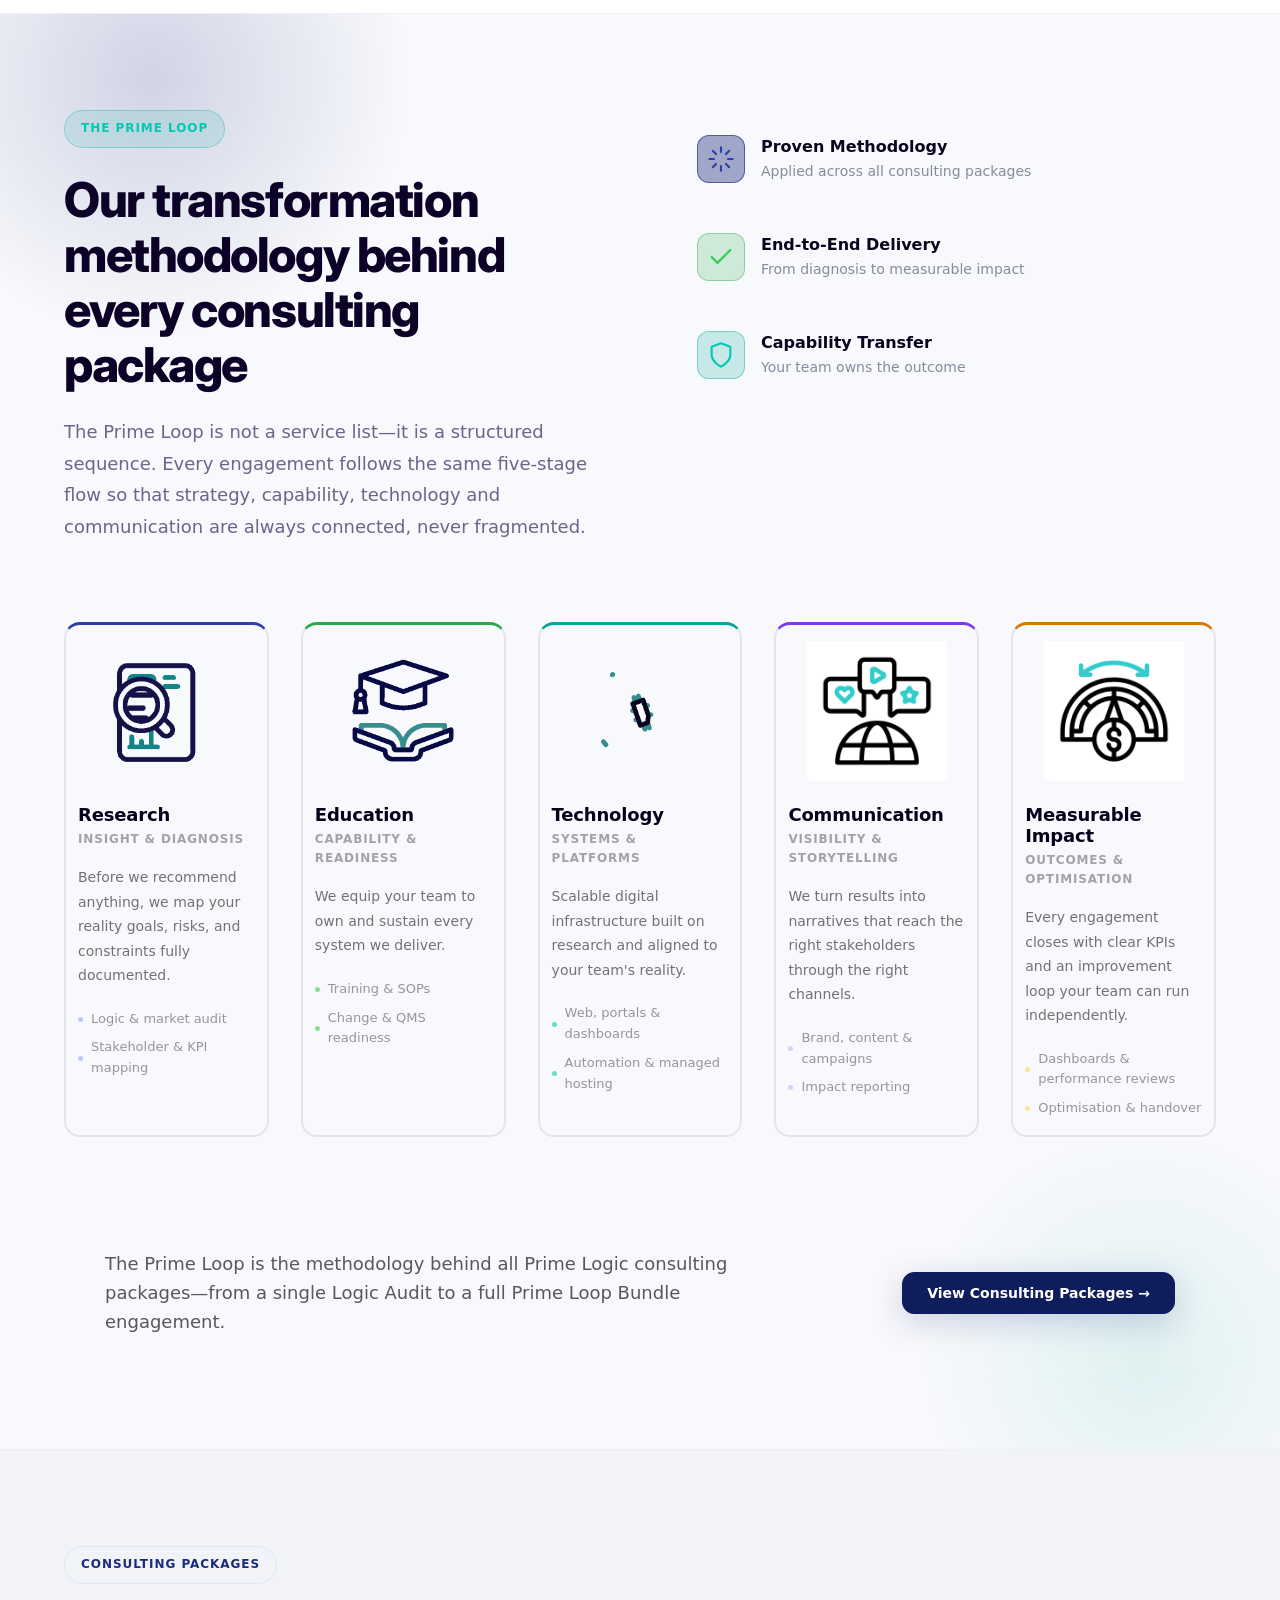
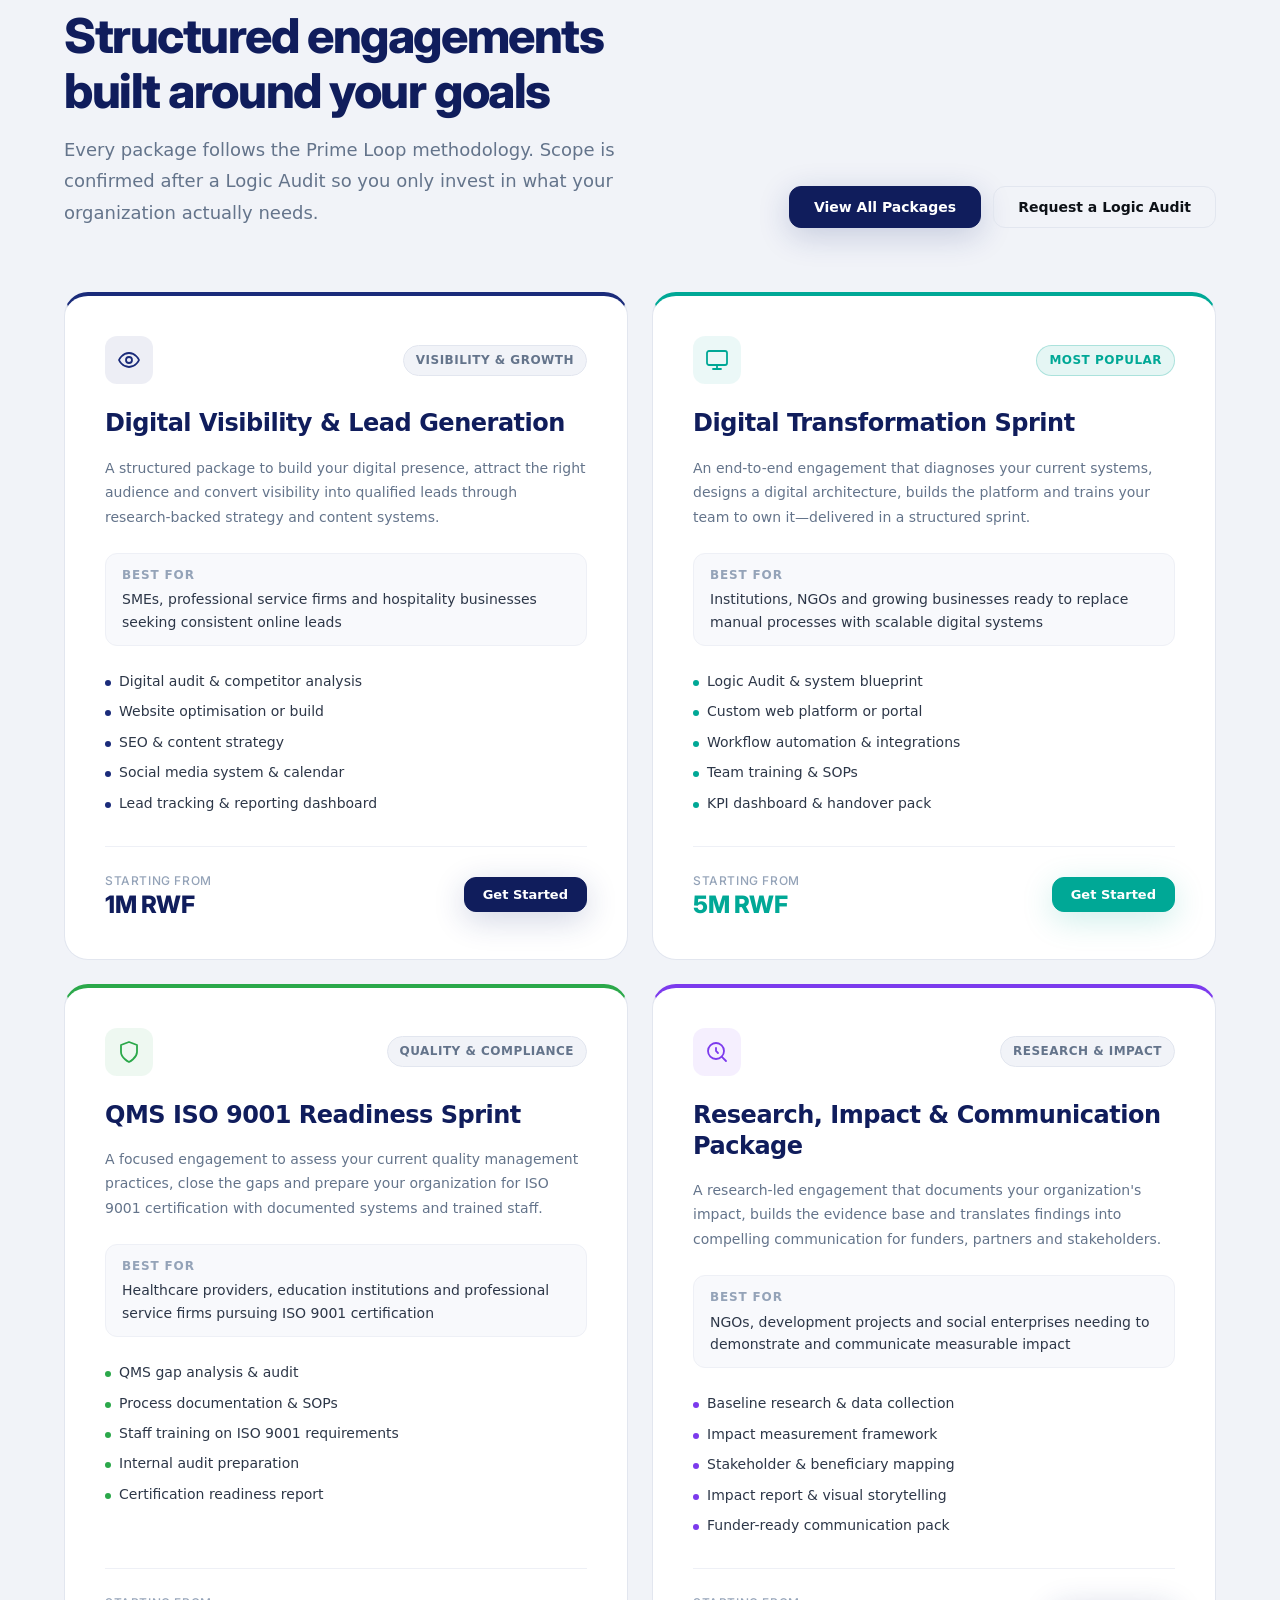
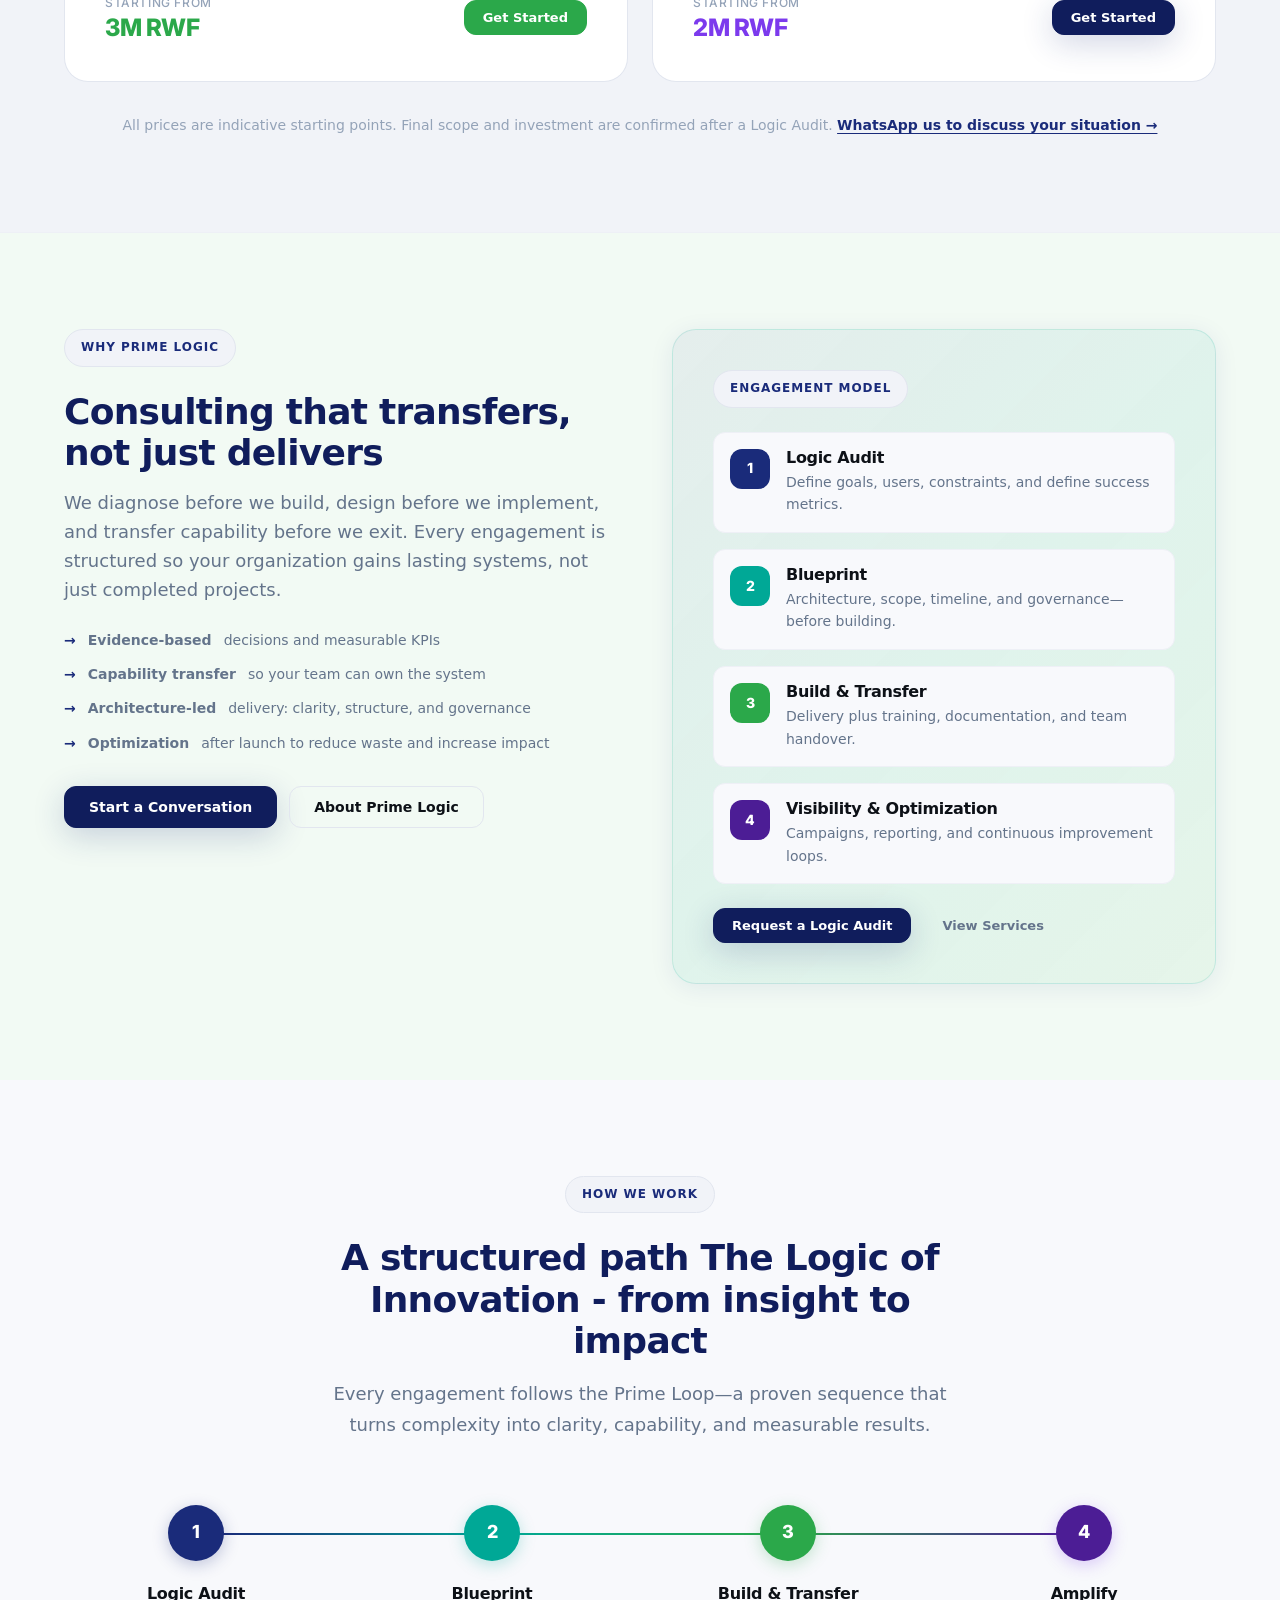
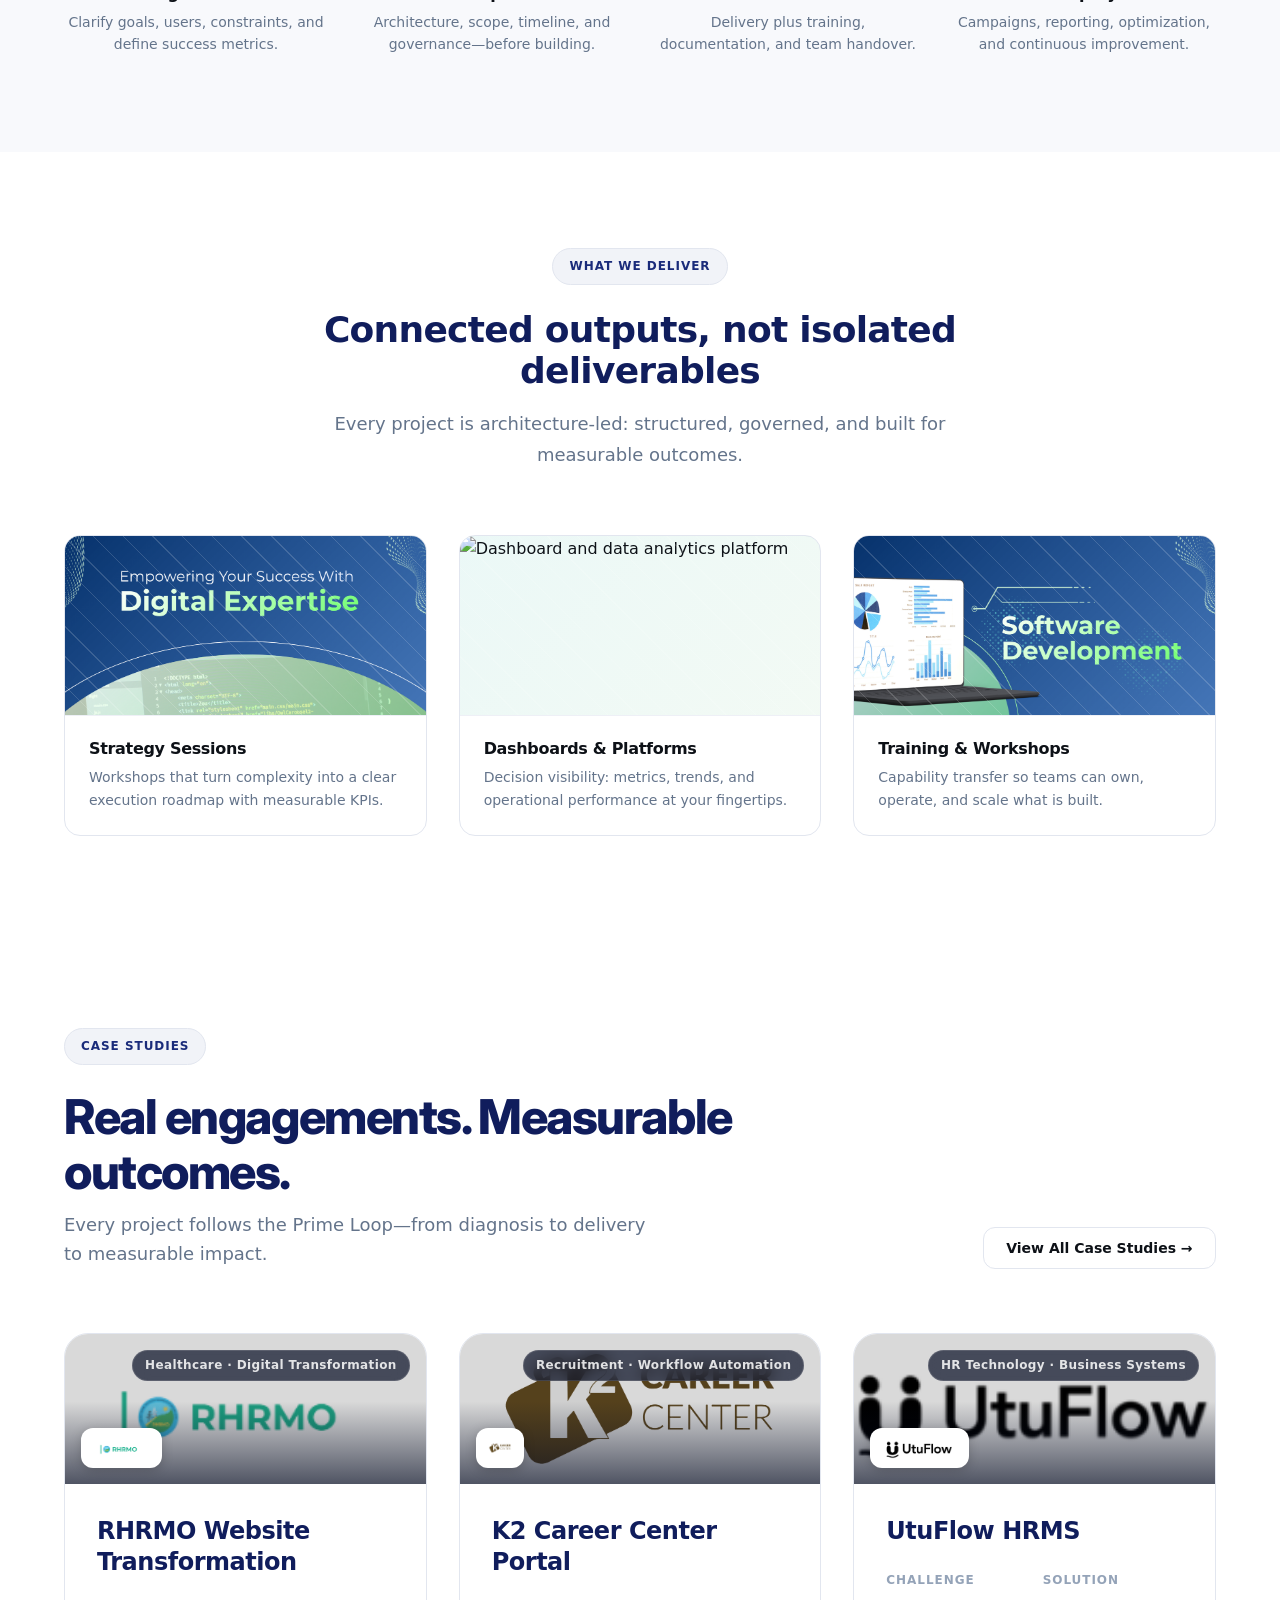
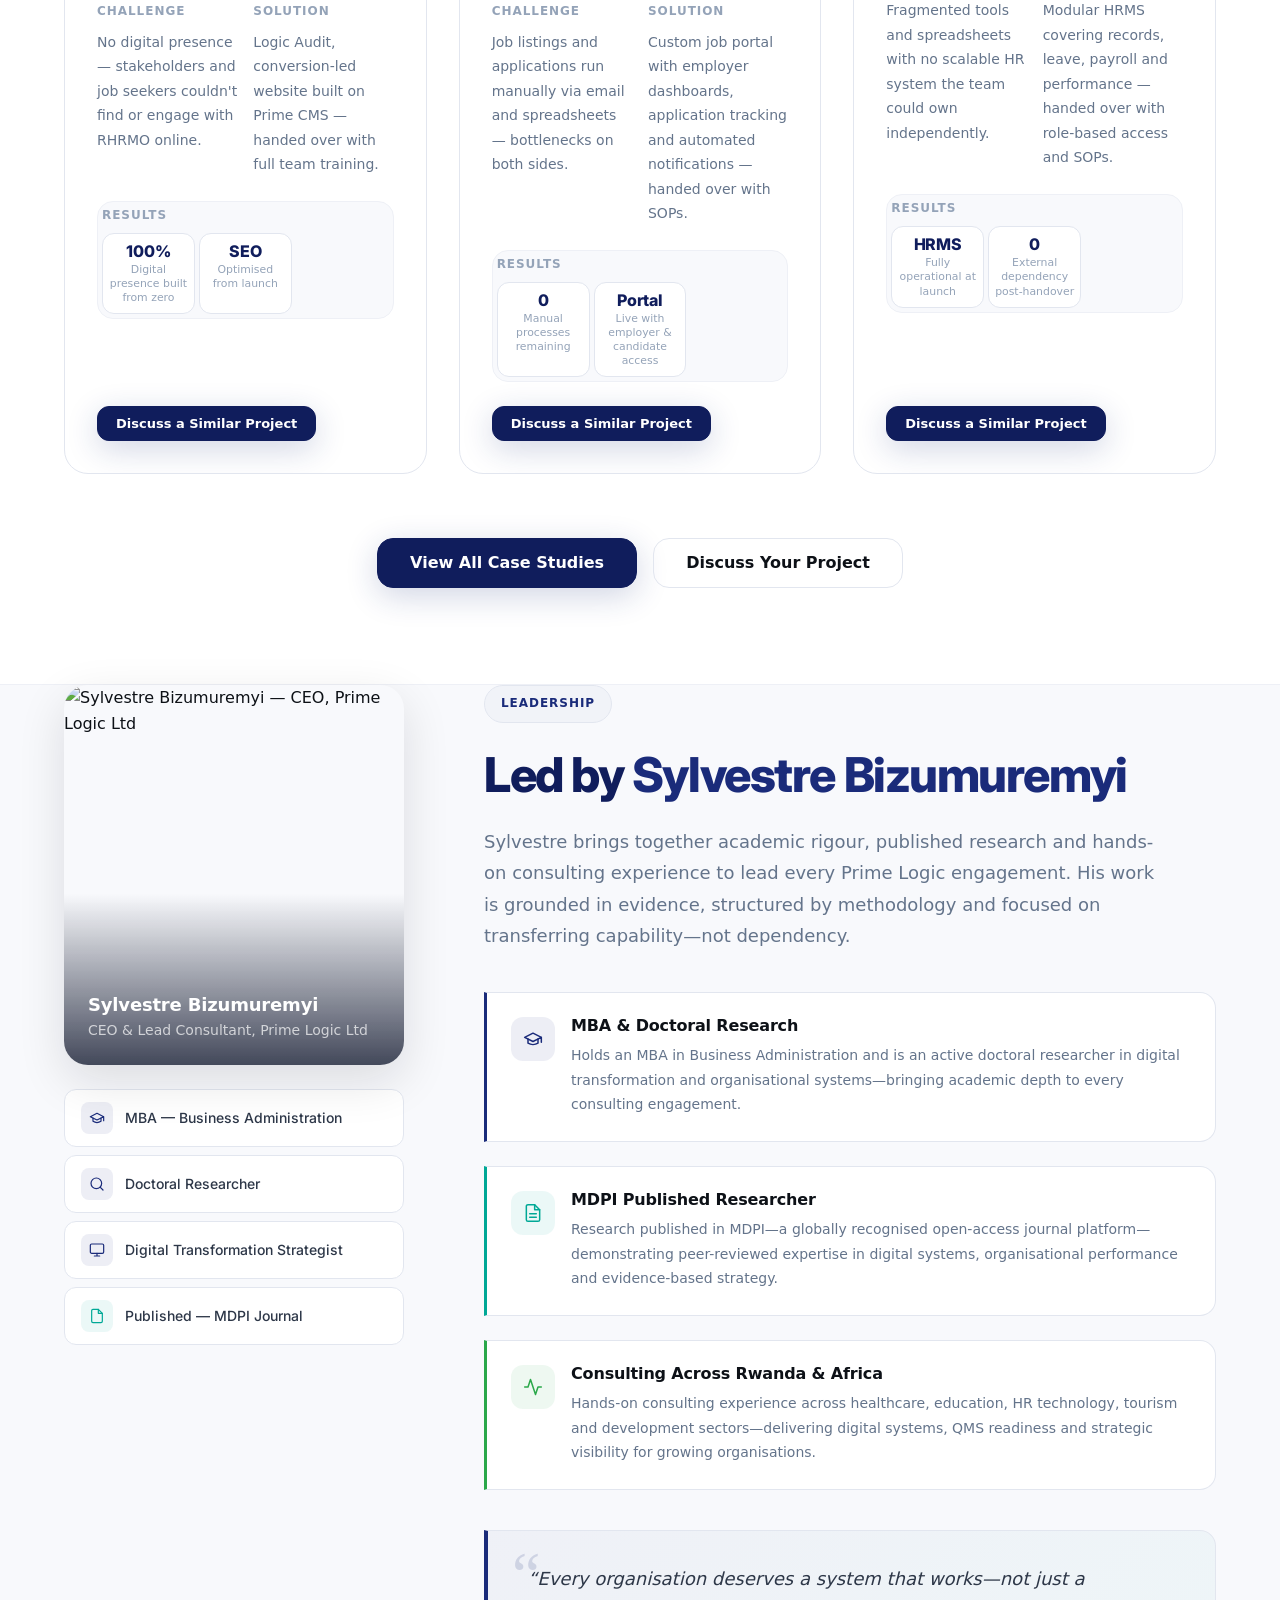
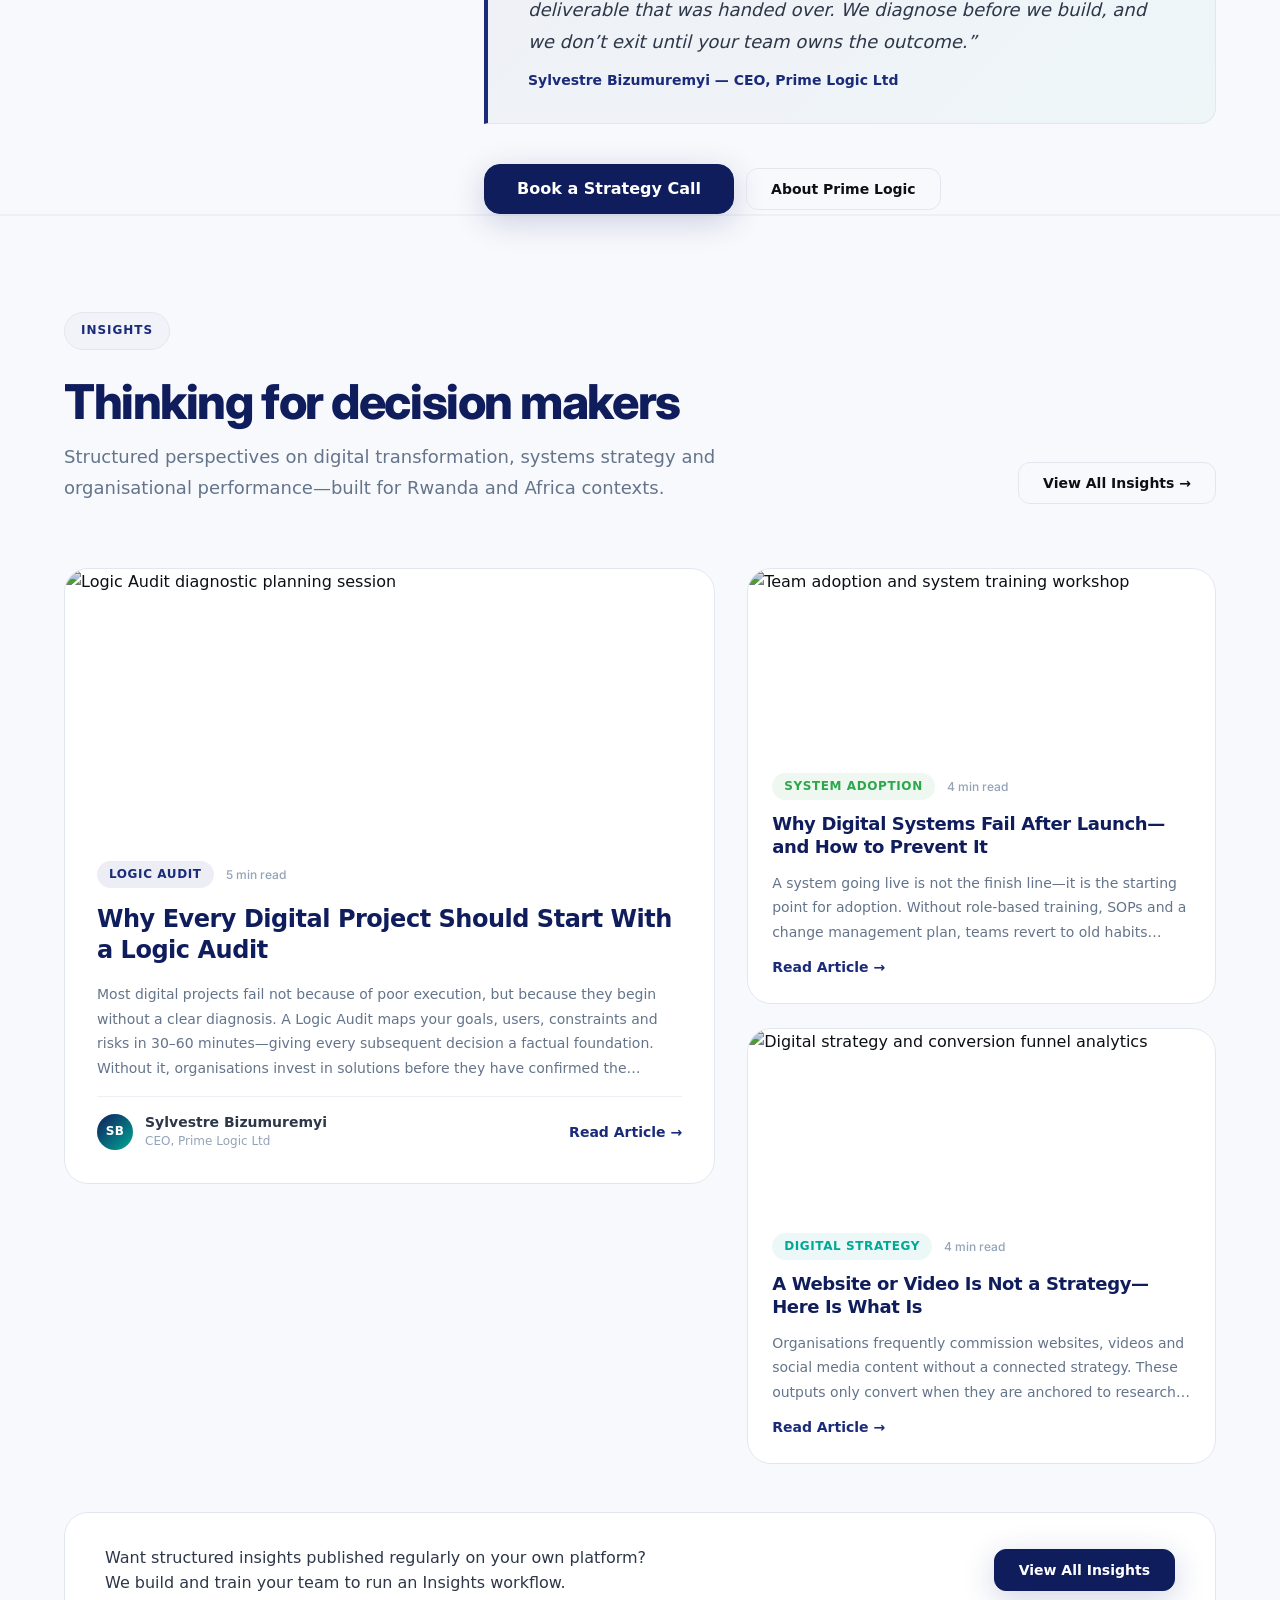
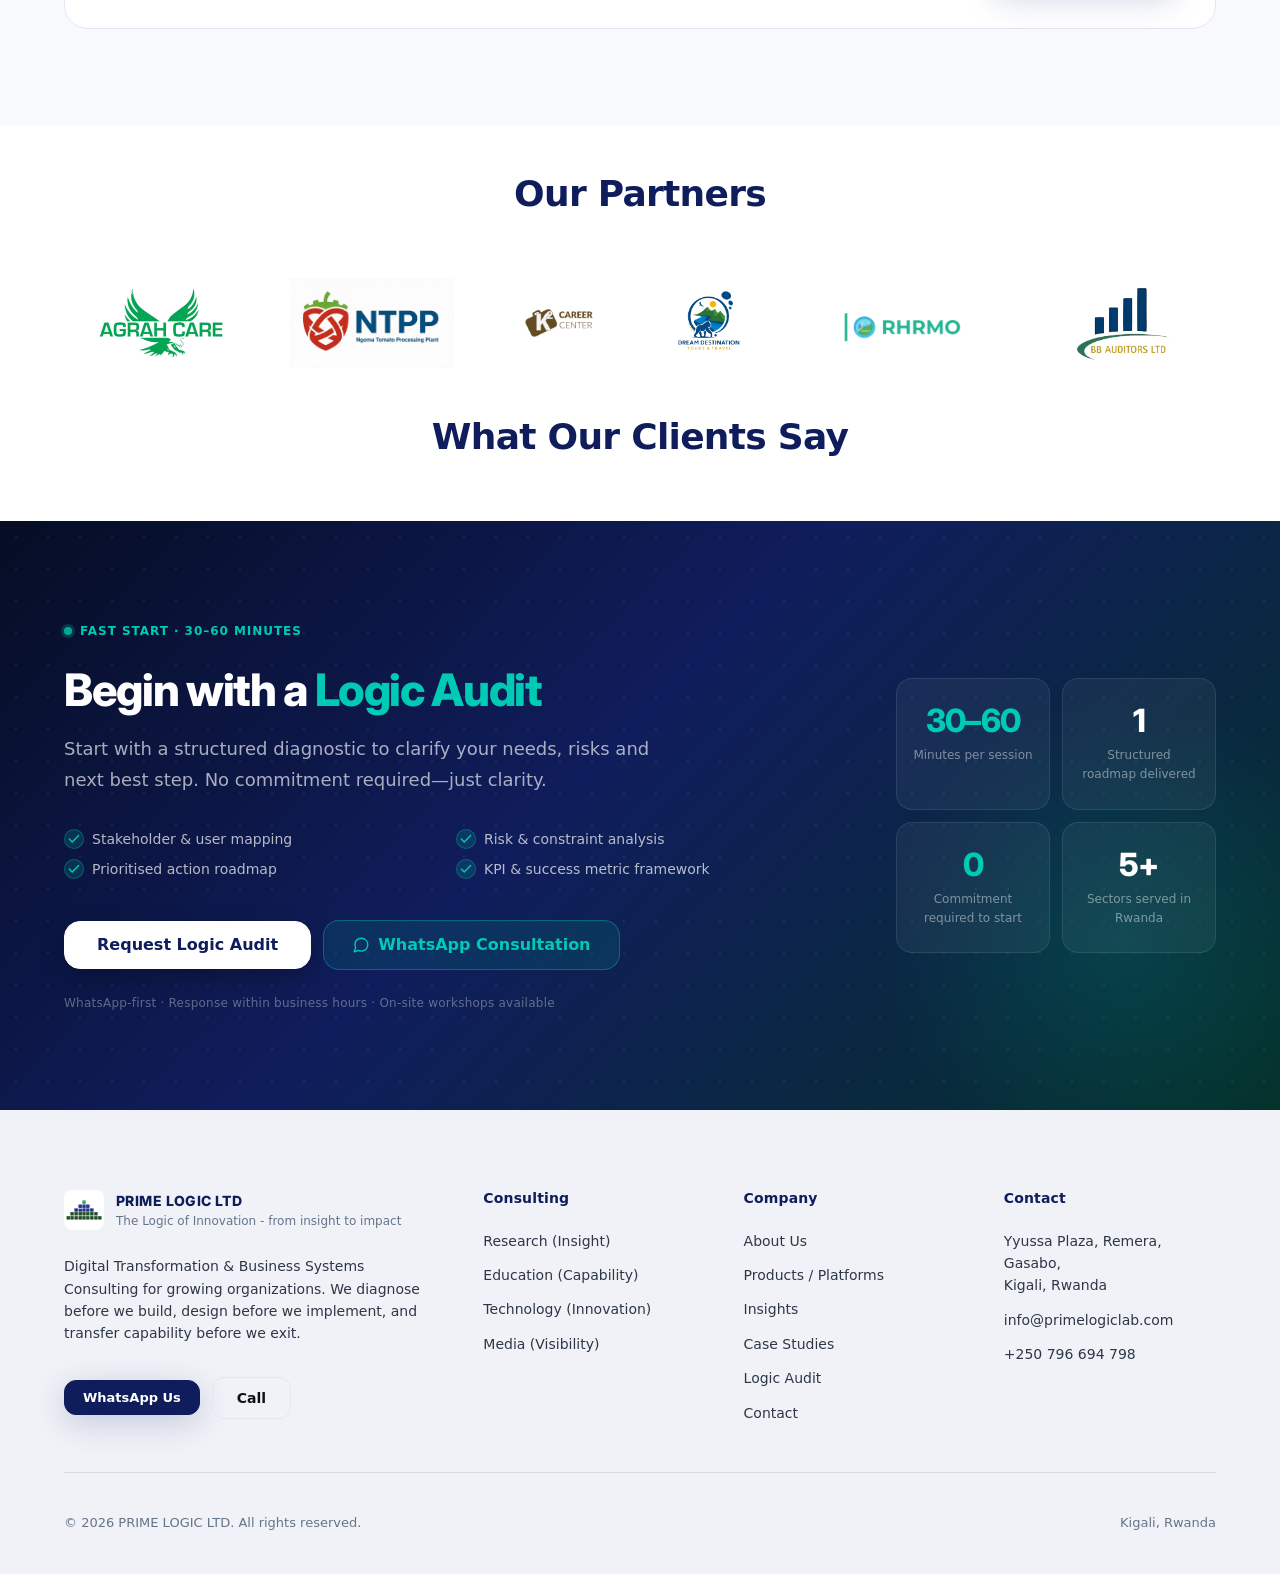
==== commit fea3aee7: "adjusted the about section" ====
--- a/index.html
+++ b/index.html
@@ -794,7 +794,7 @@
                 </div>
               </div>
               <div class="cta-row" style="margin-top: var(--sp-5);">
-                <a class="btn btn--primary btn--sm" href="https://wa.me/250796694798?text=Hello%20Prime%20Logic%20Team.%20I%E2%80%99m%20interested%20in%20a%20Logic%20Audit.%20My%20organization%20is%20_____.%20We%20need%20support%20with%20%28Research%20/%20Education%20/%20Technology%20/%20Media%29.%20Our%20goal%20is%20_____.%20Please%20advise%20next%20steps." target="_blank" rel="noopener">Request a Logic Audit</a>
+                <a class="btn btn--primary btn--sm" href="logic-audit.html#audit-form">Request a Logic Audit</a>
                 <a class="btn btn--ghost btn--sm" href="services.html">View Services</a>
               </div>
             </div>
@@ -900,7 +900,7 @@
           <!-- Case Study 1: RHRMO -->
 <article class="cs-card reveal reveal-delay-1">
   <div class="cs-card__img-wrap">
-    <img src="assets/img/rhmo.png" alt="RHRMO" class="cs-card__client-logo">
+    <img src="assets/img/rhmo.png" alt="RHRMO" class="cs-card__img" loading="lazy">
     <div class="cs-card__client">
       <img src="assets/img/rhmo.png" alt="RHRMO" class="cs-card__client-logo">
     </div>
@@ -939,7 +939,7 @@
 <article class="cs-card reveal reveal-delay-2">
   <div class="cs-card__img-wrap">
     <img
-      src="https://images.unsplash.com/photo-1497032628192-86f99bcd76bc?w=800&h=480&fit=crop&q=80"
+      src="assets/img/K2C.png"
       alt="K2 Career Center job portal project"
       class="cs-card__img"
       loading="lazy"
@@ -982,7 +982,7 @@
 <article class="cs-card reveal reveal-delay-3">
   <div class="cs-card__img-wrap">
     <img
-      src="https://images.unsplash.com/photo-1553877522-43269d4ea984?w=800&h=480&fit=crop&q=80"
+      src="assets/img/UtuFlow.png"
       alt="UtuFlow HRMS human resource management system"
       class="cs-card__img"
       loading="lazy"
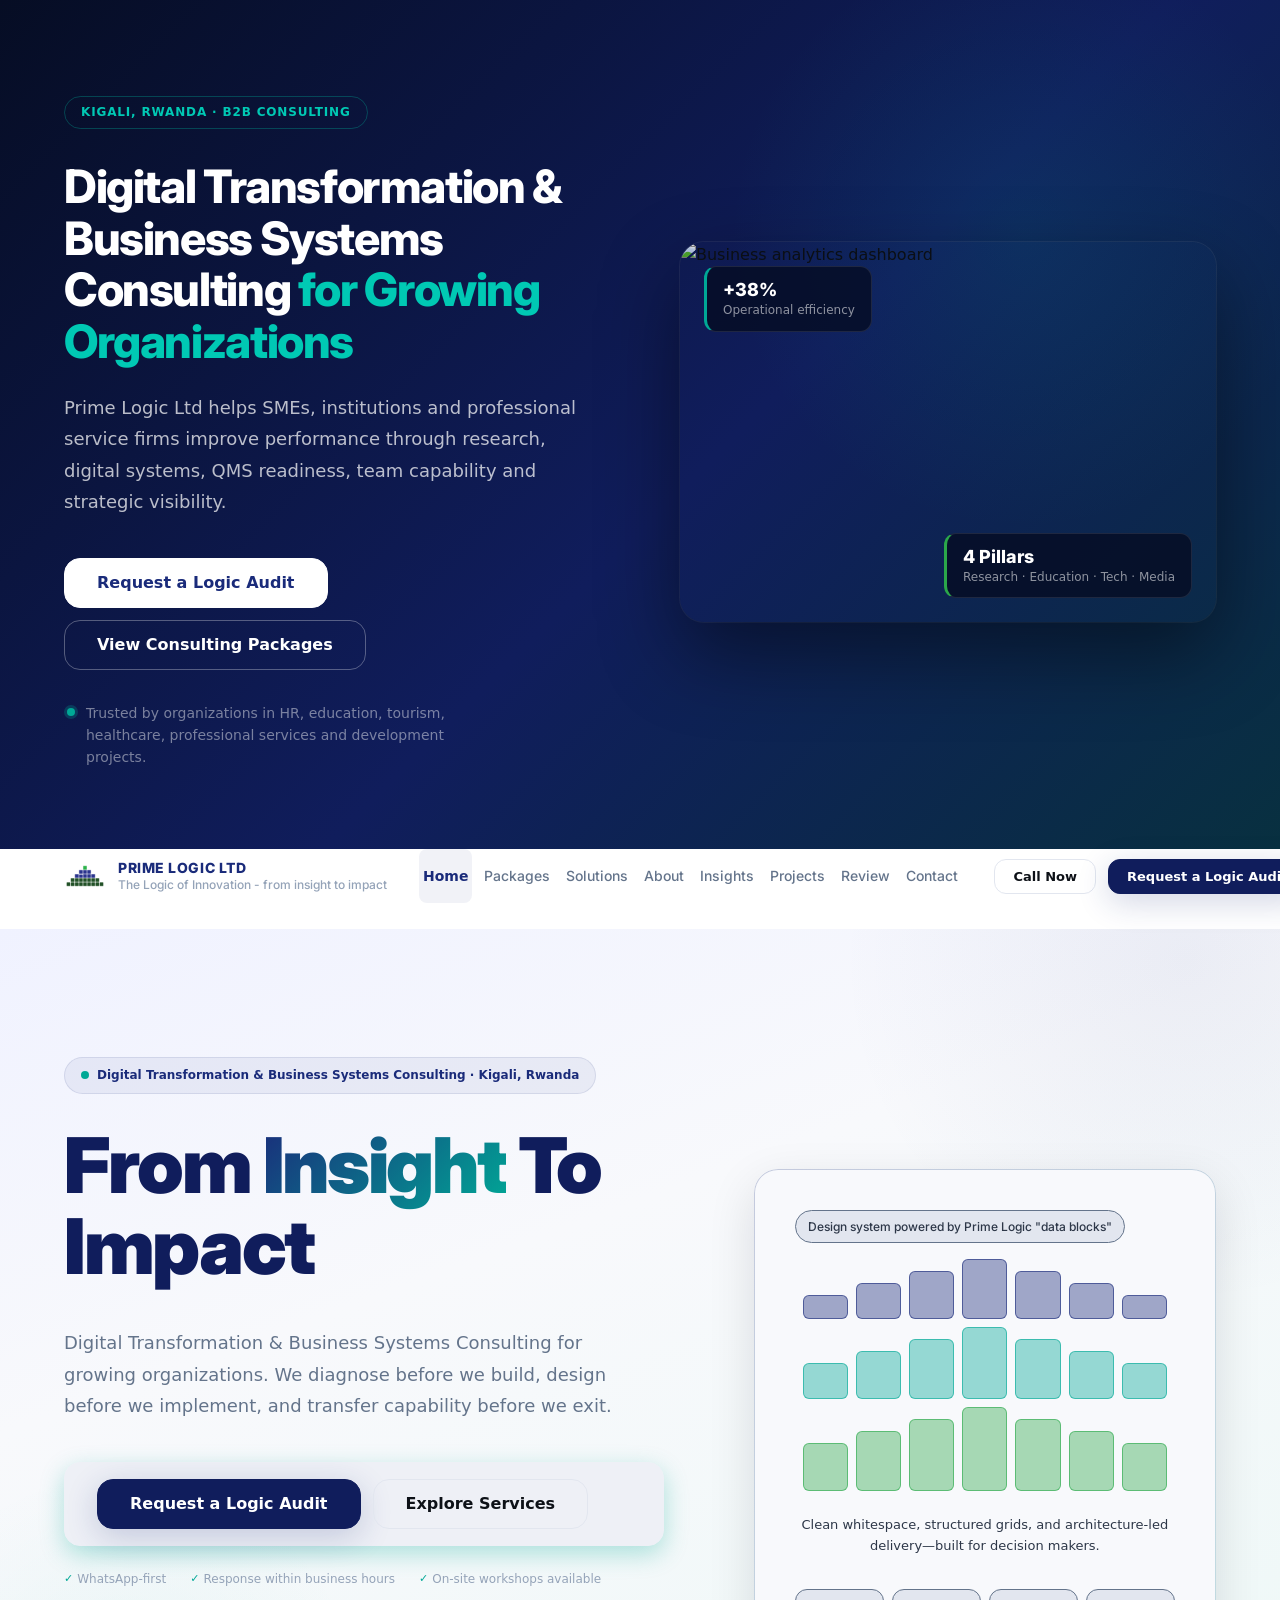
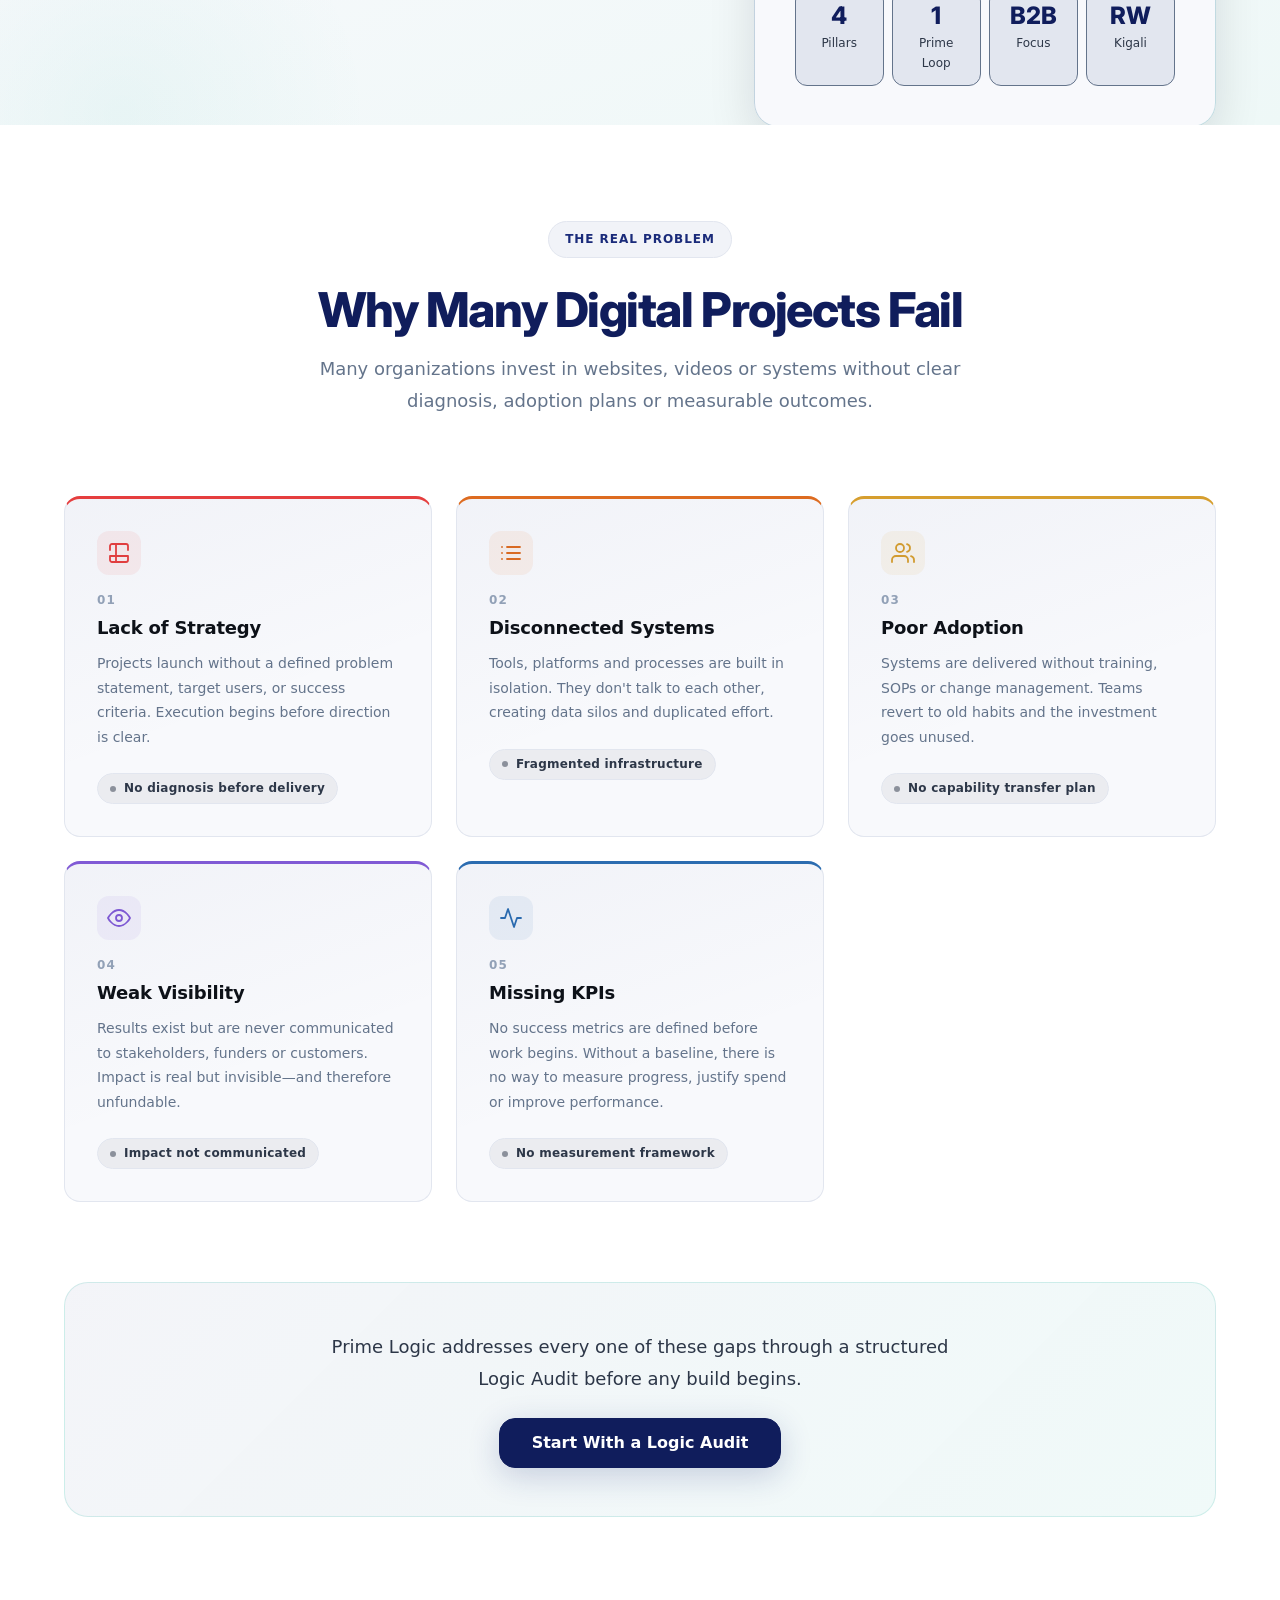
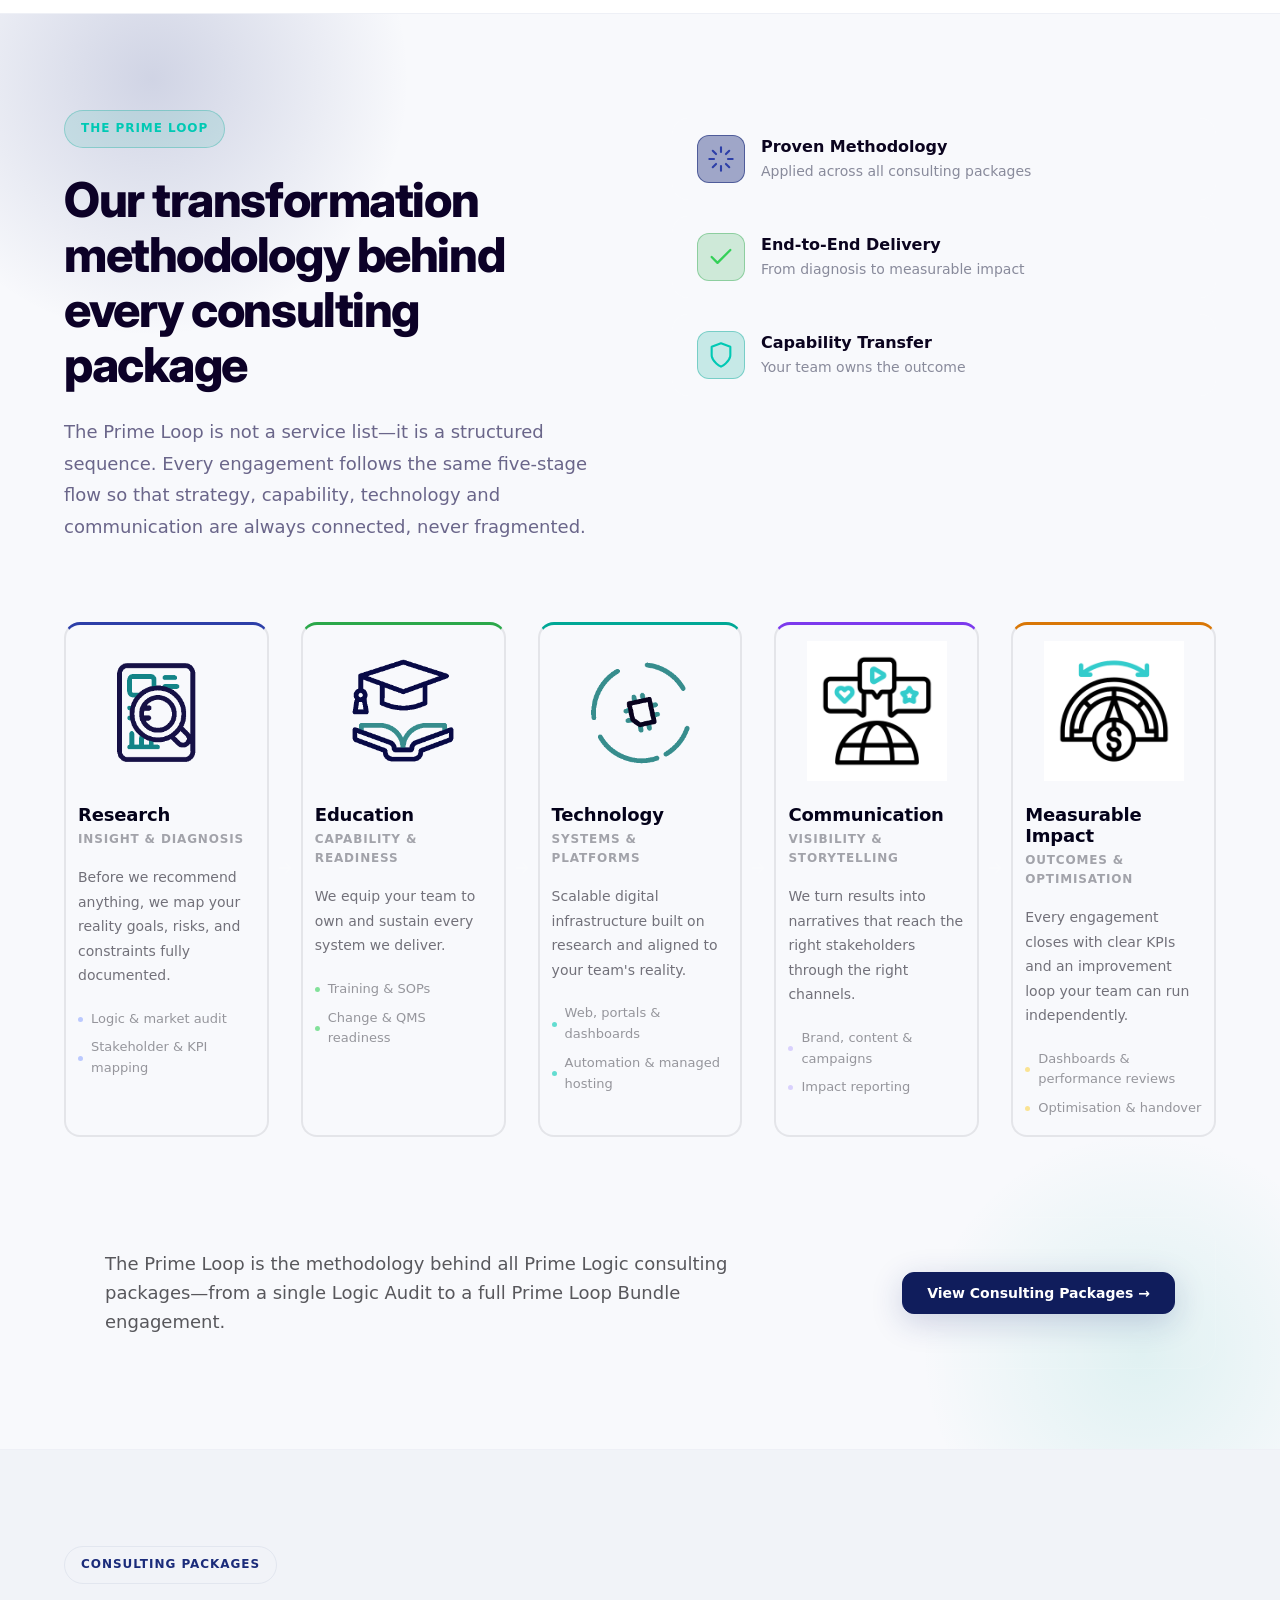
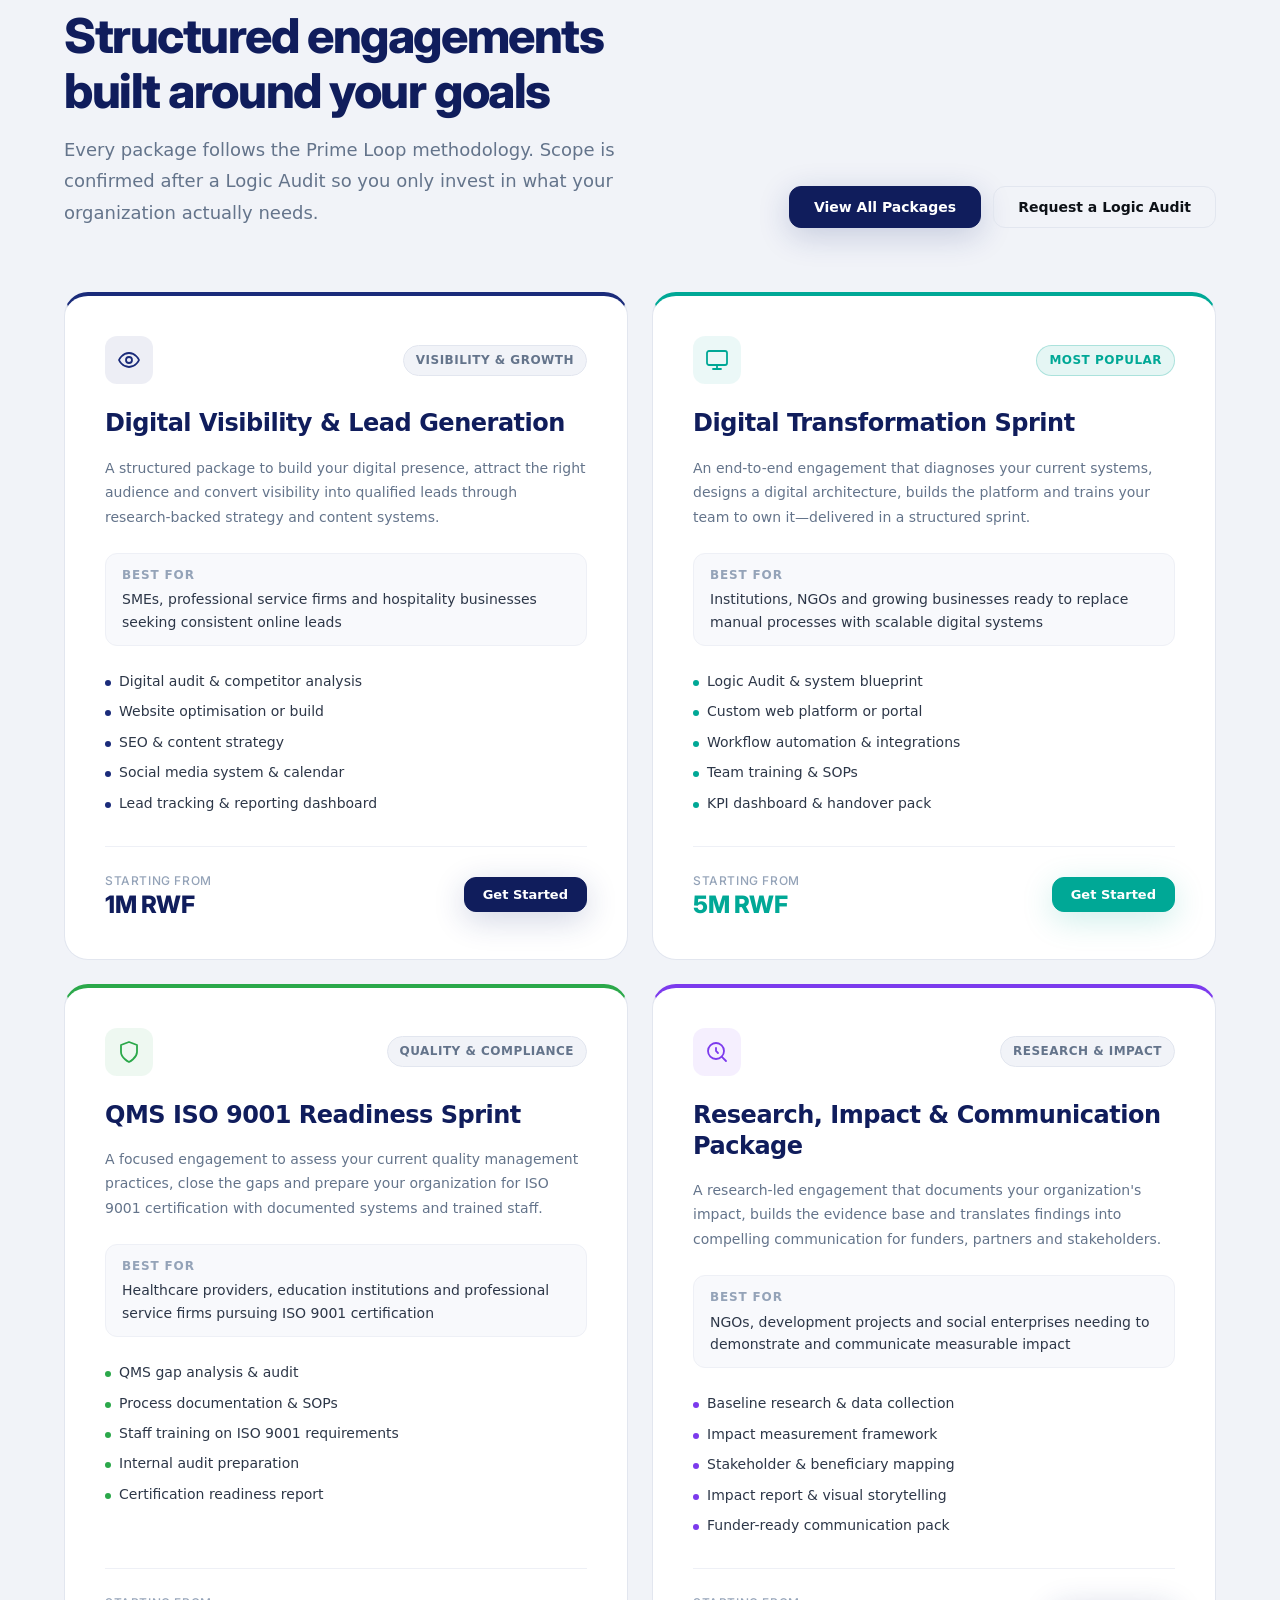
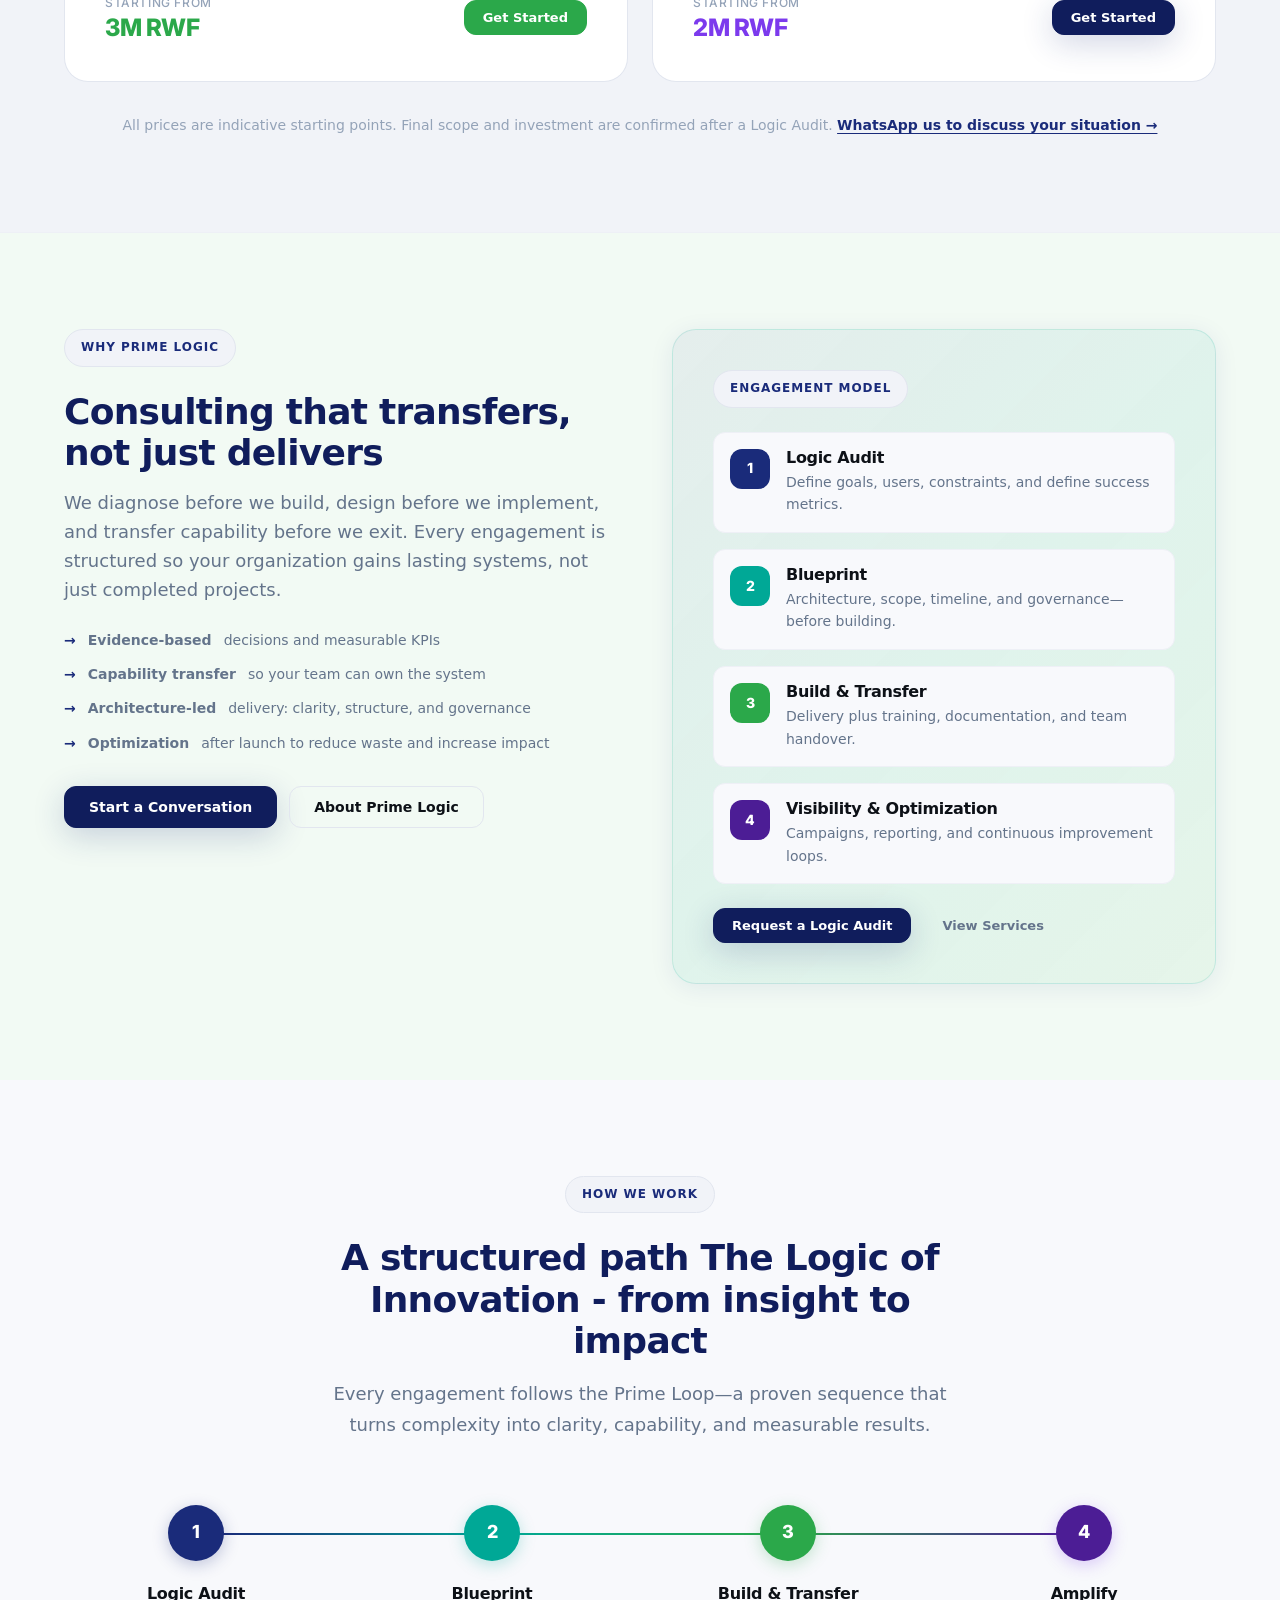
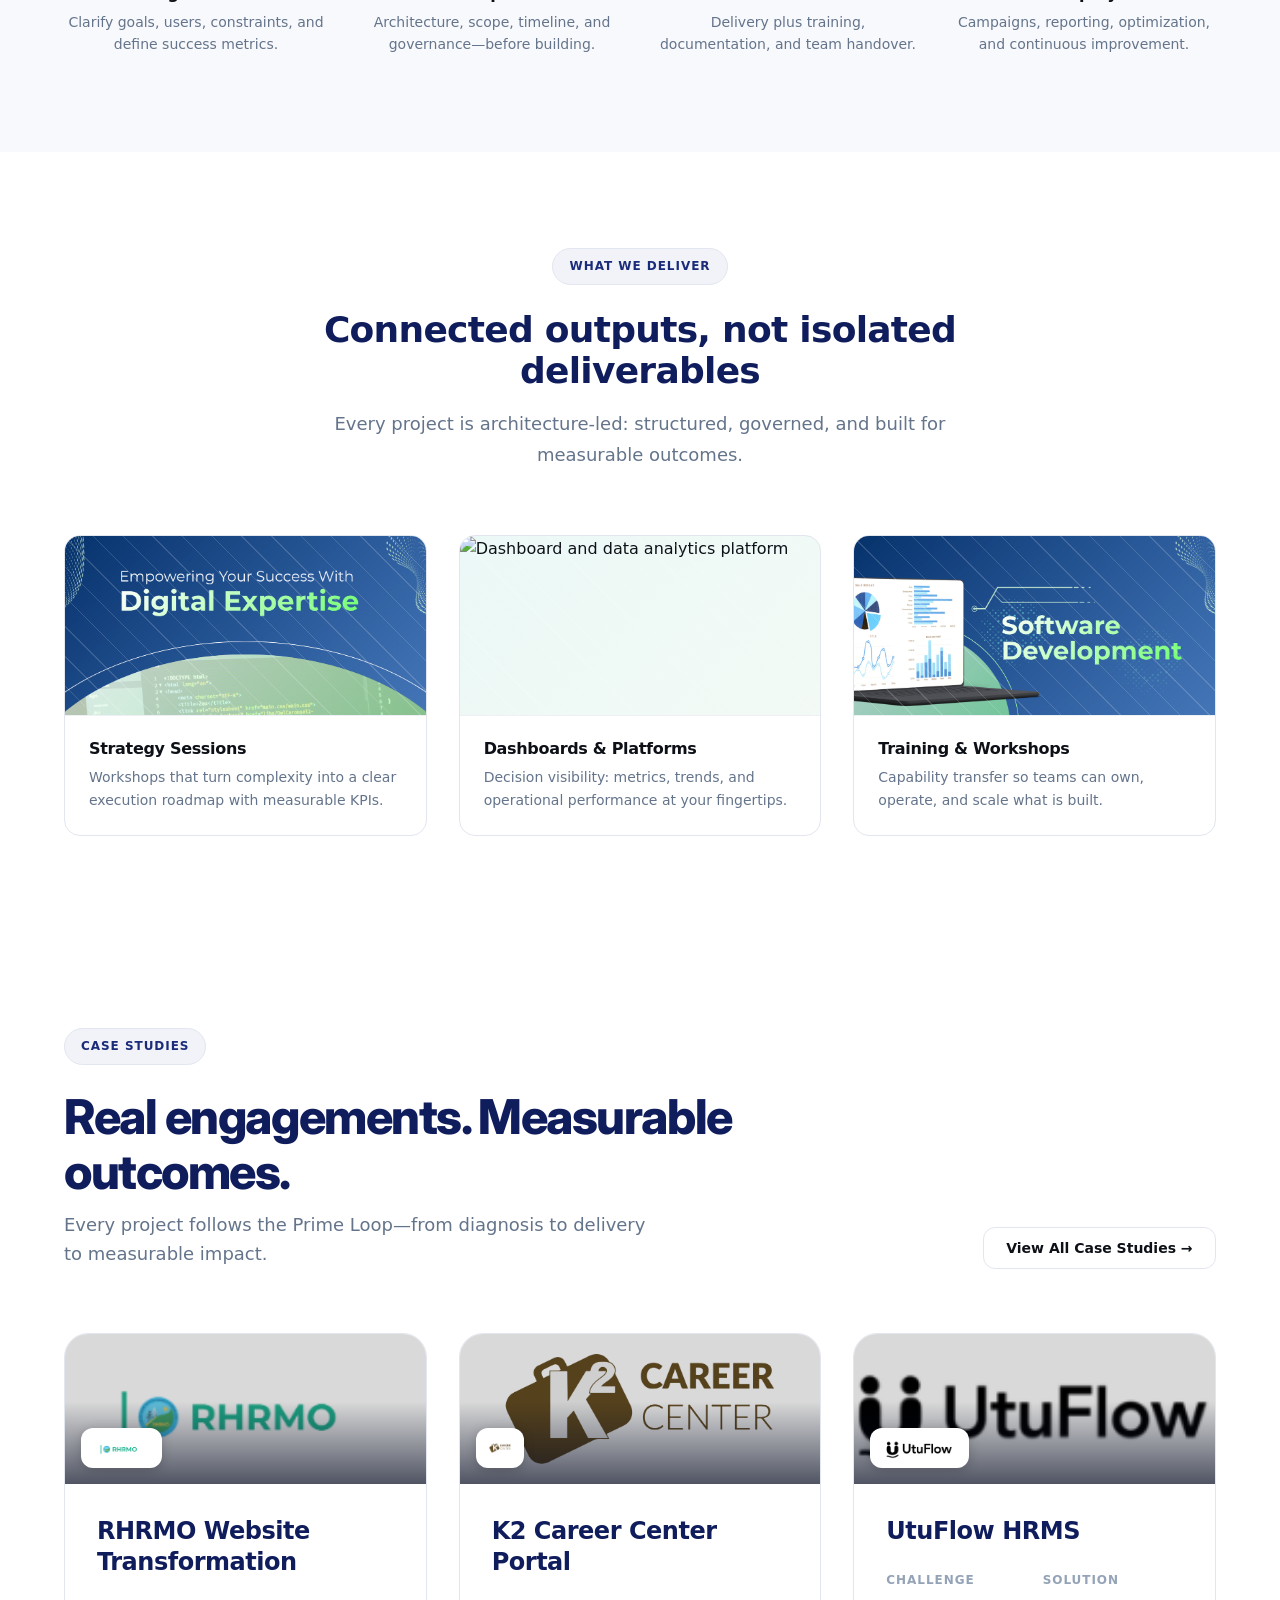
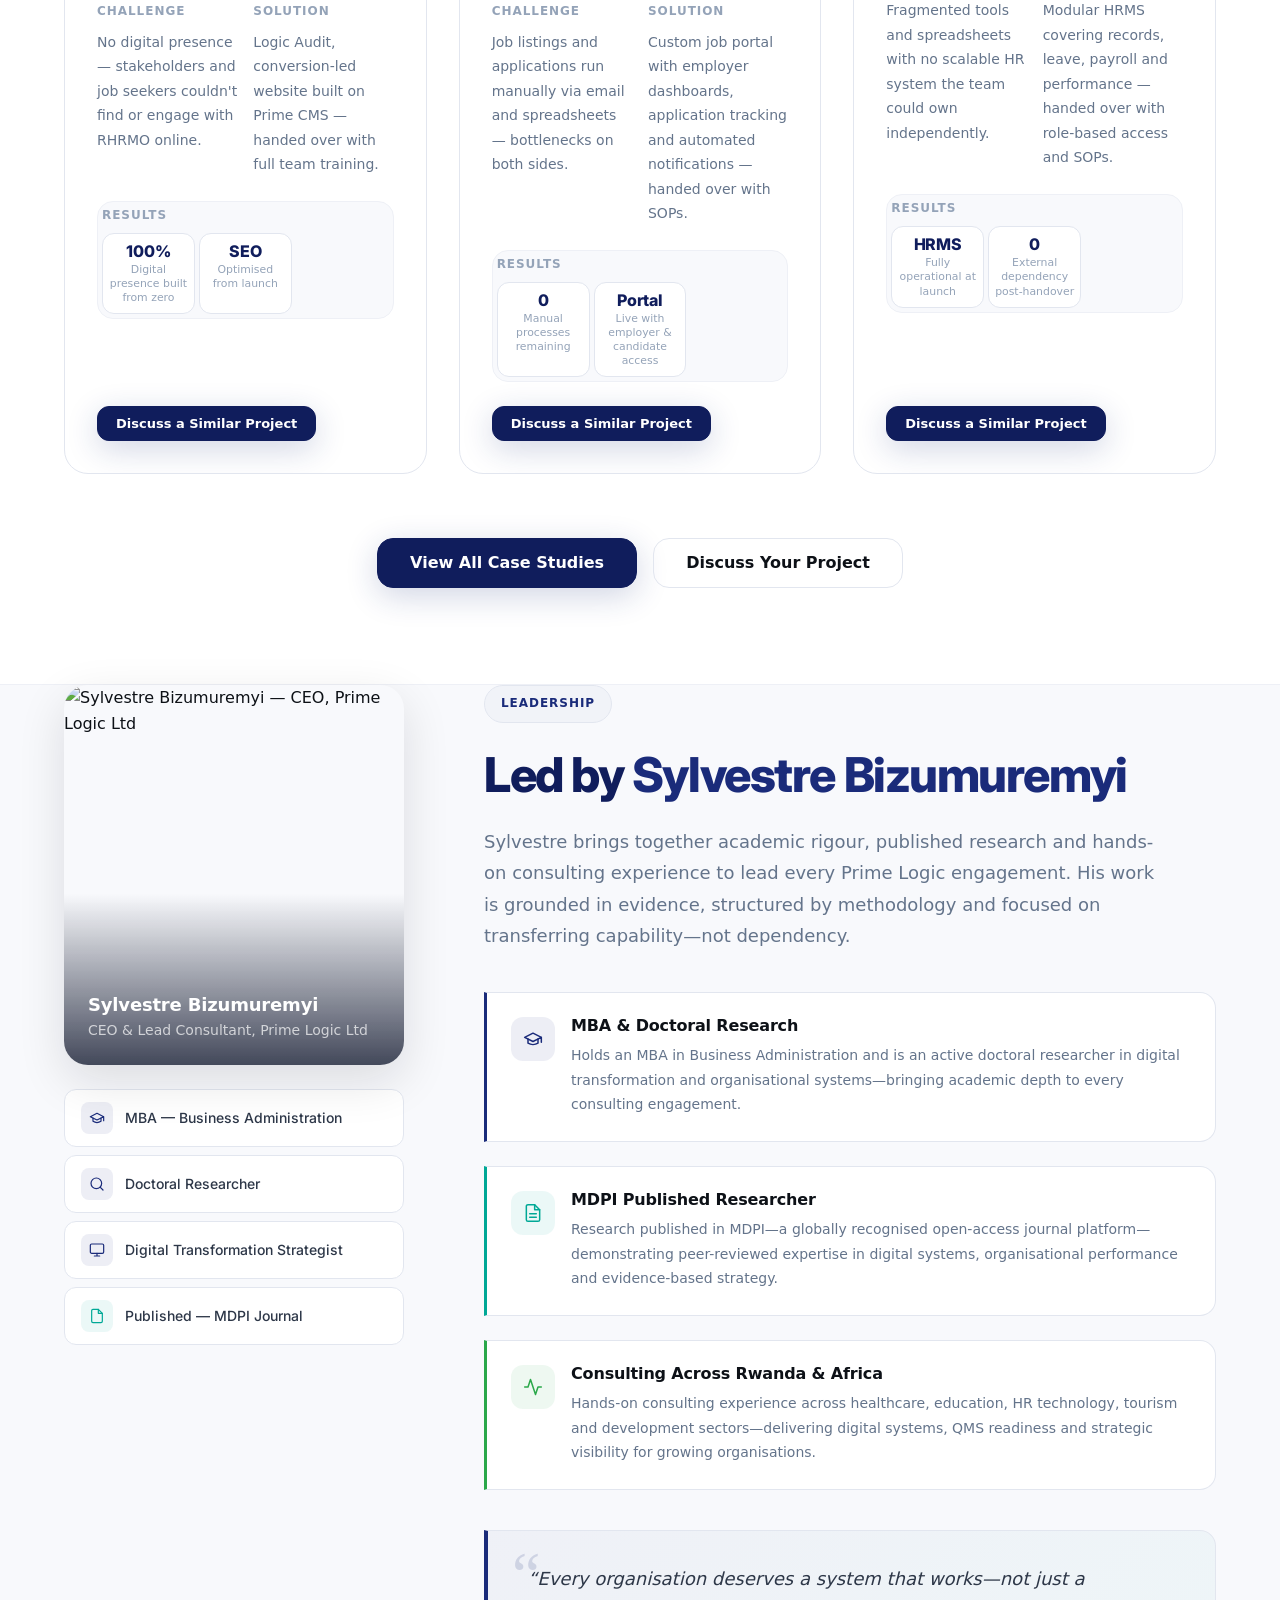
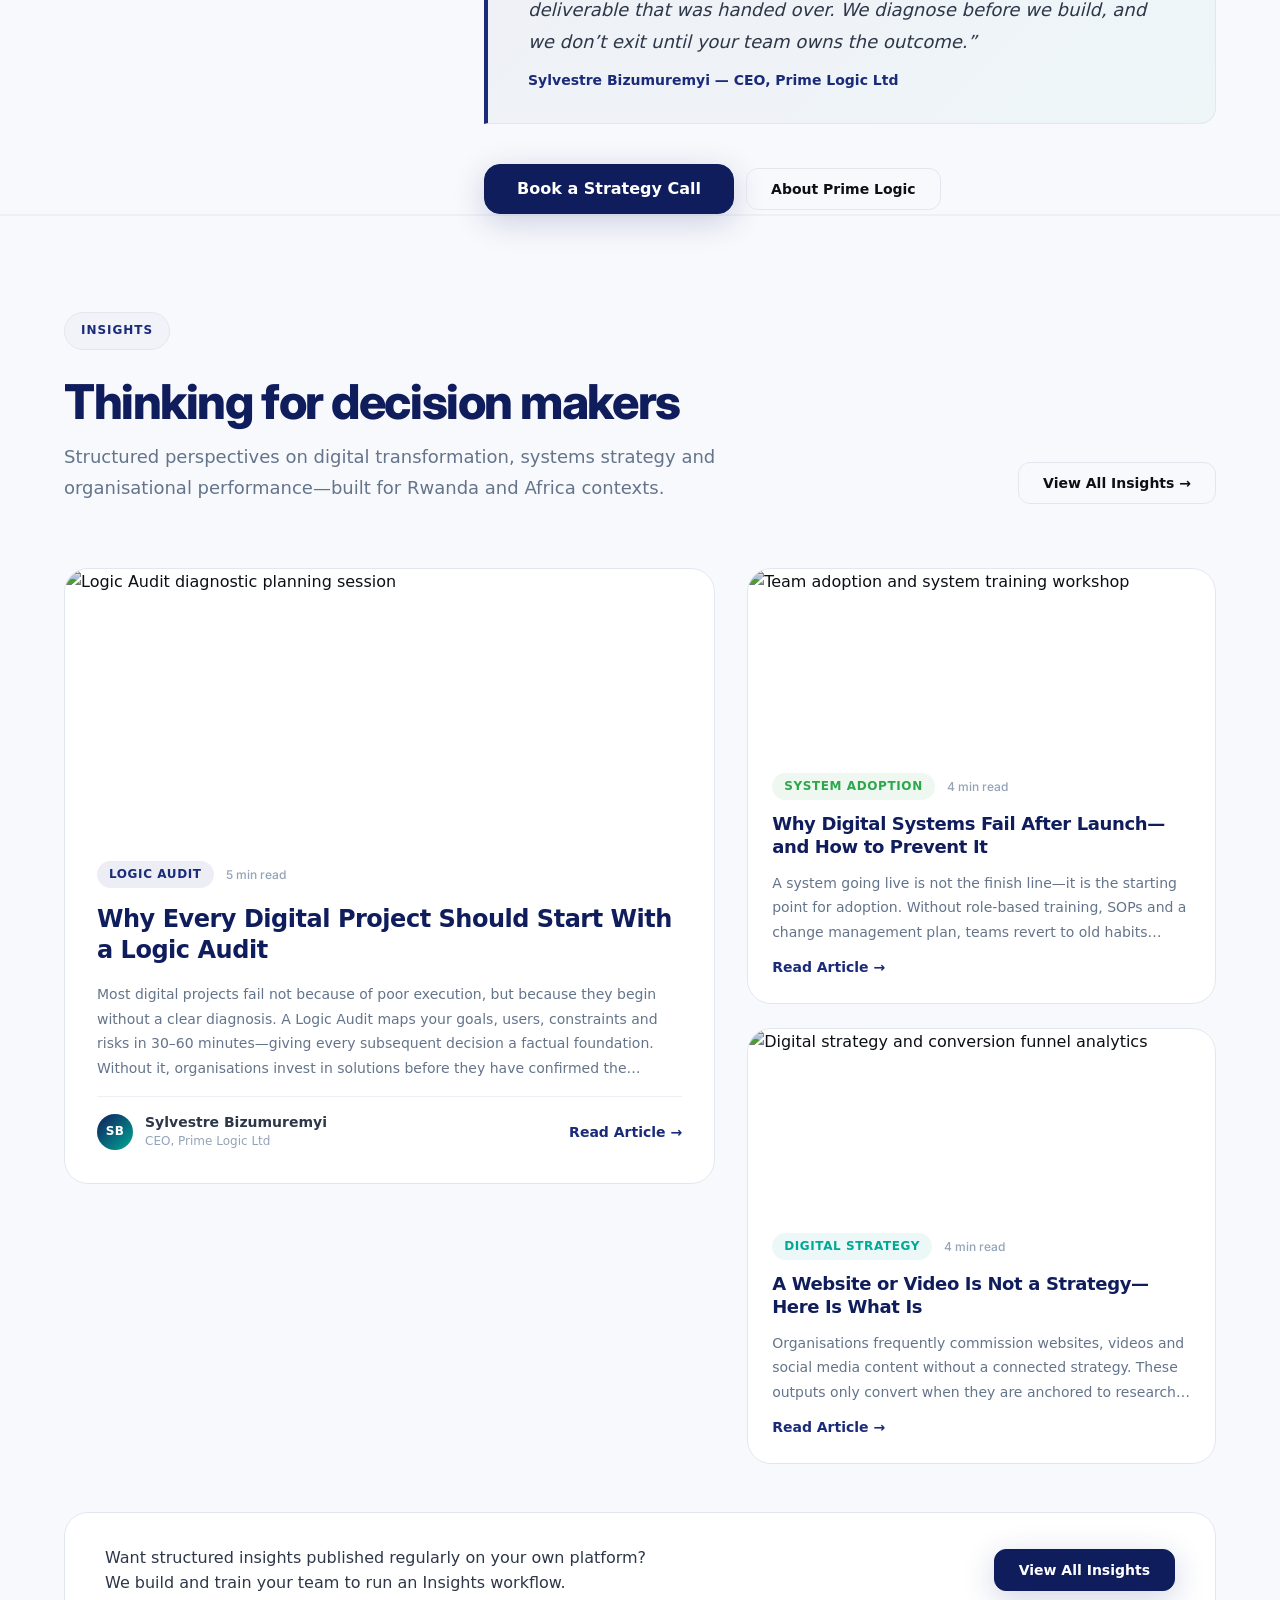
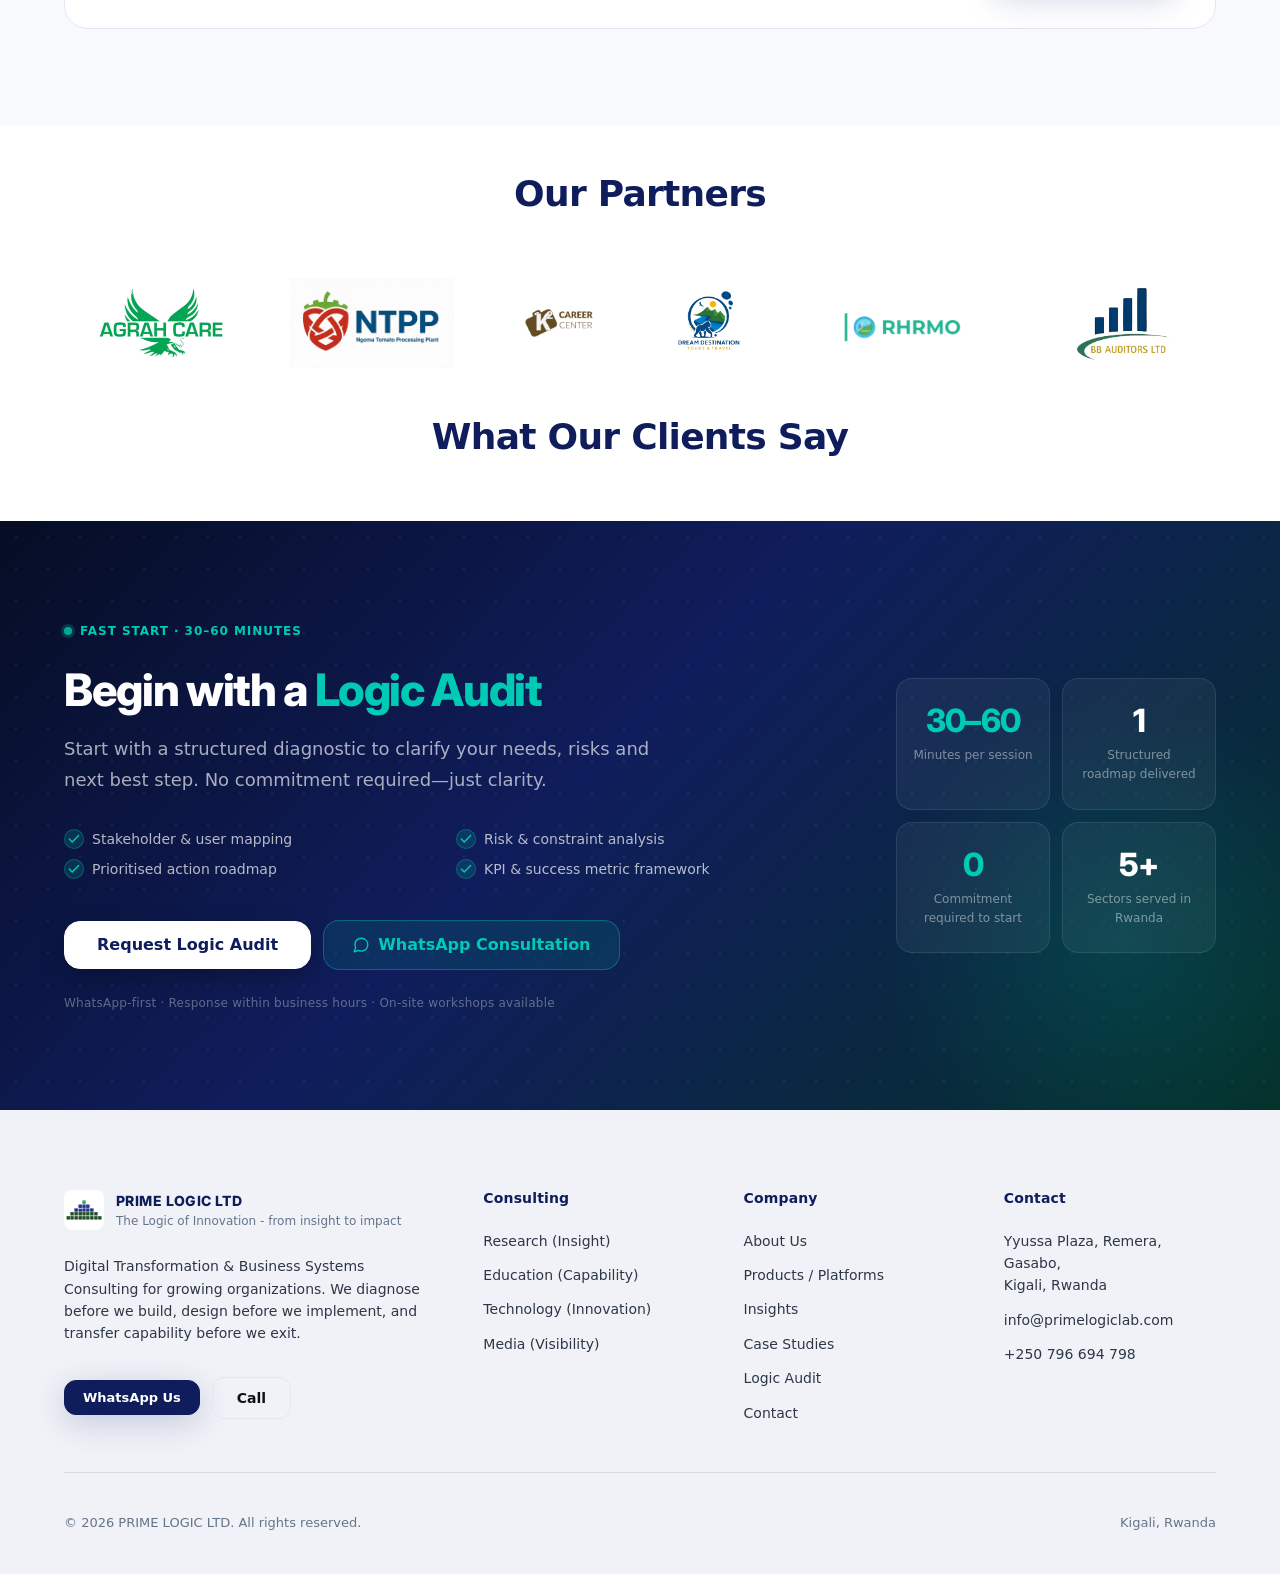
==== commit cf8d858e: "removed a tag on project cards" ====
--- a/index.html
+++ b/index.html
@@ -904,7 +904,7 @@
     <div class="cs-card__client">
       <img src="assets/img/rhmo.png" alt="RHRMO" class="cs-card__client-logo">
     </div>
-    <span class="cs-card__sector">Healthcare &middot; Digital Transformation</span>
+    <!-- <span class="cs-card__sector">Healthcare &middot; Digital Transformation</span> -->
   </div>
   <div class="cs-card__body">
     <h3 class="cs-card__title">RHRMO Website Transformation</h3>
@@ -947,7 +947,7 @@
     <div class="cs-card__client">
       <img src="assets/img/K2C.png" alt="K2 Career Center" class="cs-card__client-logo">
     </div>
-    <span class="cs-card__sector">Recruitment &middot; Workflow Automation</span>
+    <!-- <span class="cs-card__sector">Recruitment &middot; Workflow Automation</span> -->
   </div>
   <div class="cs-card__body">
     <h3 class="cs-card__title">K2 Career Center Portal</h3>
@@ -990,7 +990,7 @@
     <div class="cs-card__client">
       <img src="assets/img/UtuFlow.png" alt="UtuFlow" class="cs-card__client-logo">
     </div>
-    <span class="cs-card__sector">HR Technology &middot; Business Systems</span>
+    <!-- <span class="cs-card__sector">HR Technology &middot; Business Systems</span> -->
   </div>
   <div class="cs-card__body">
     <h3 class="cs-card__title">UtuFlow HRMS</h3>
